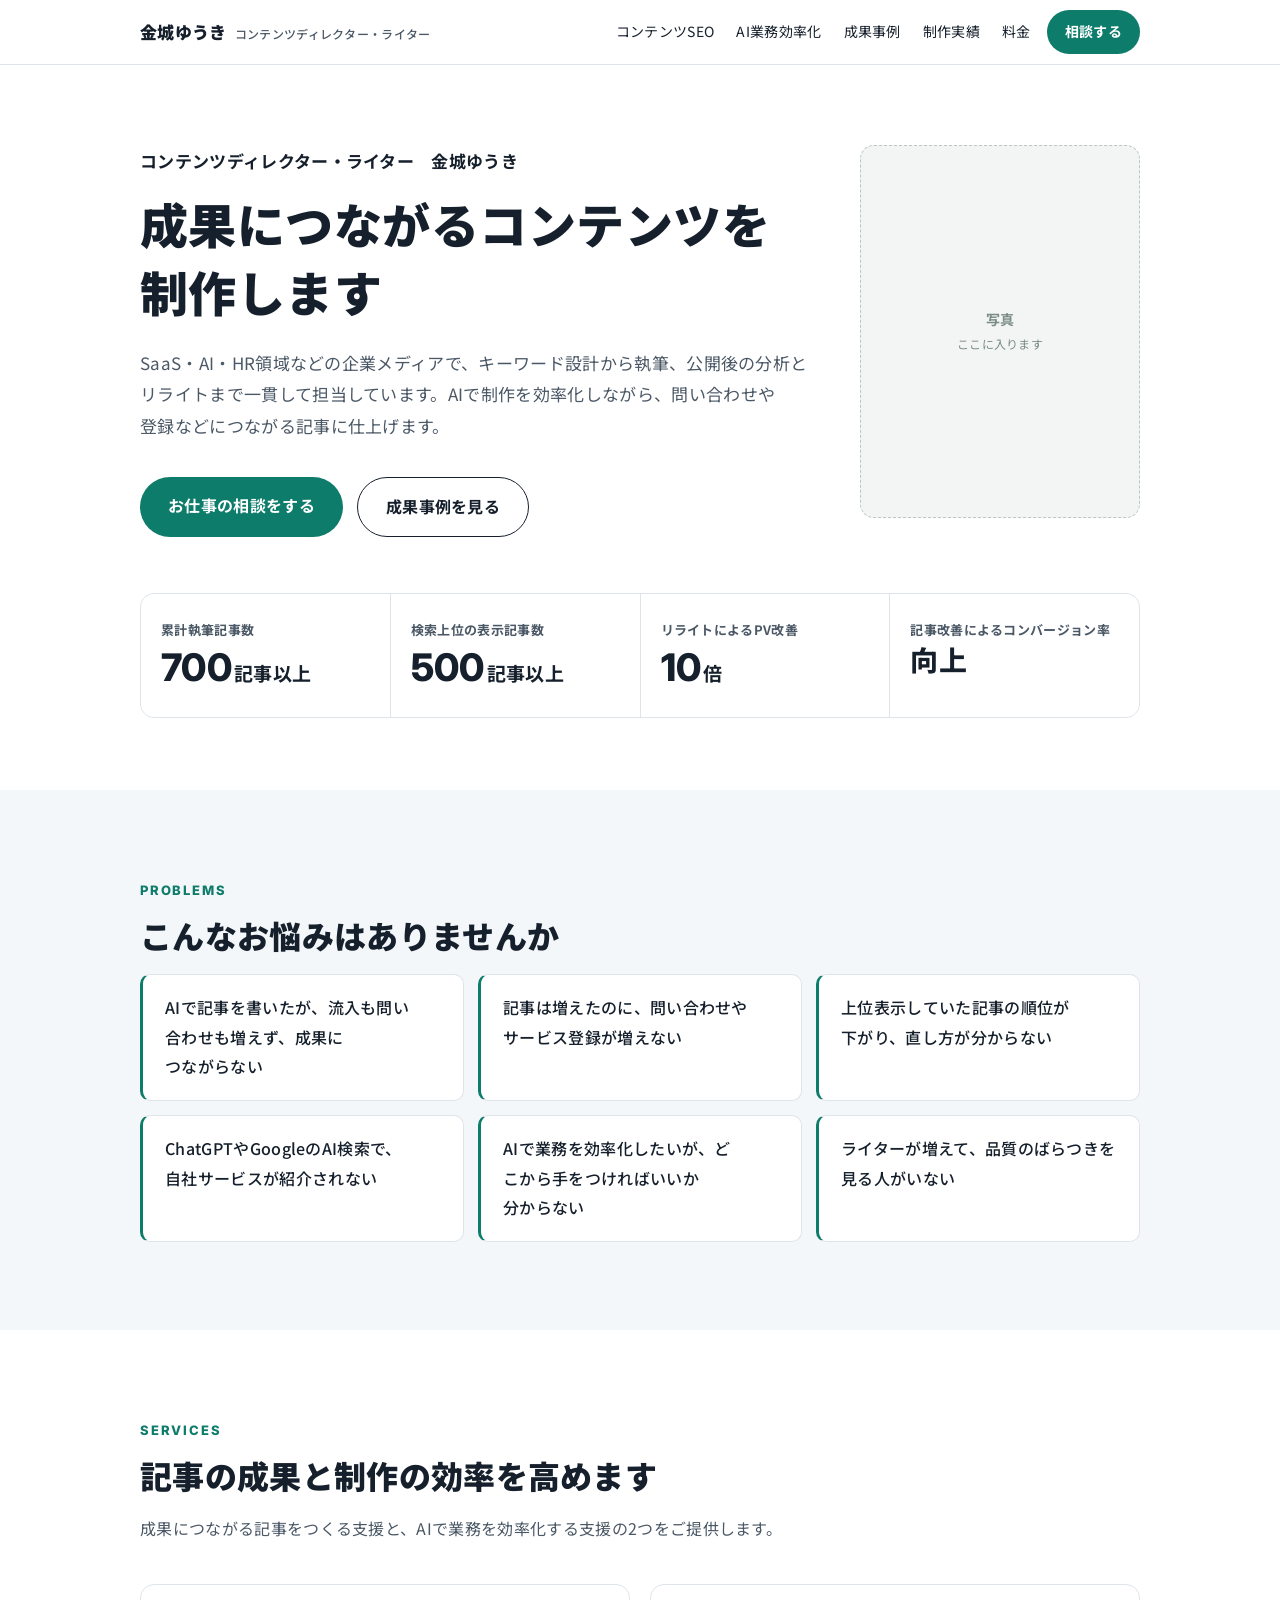
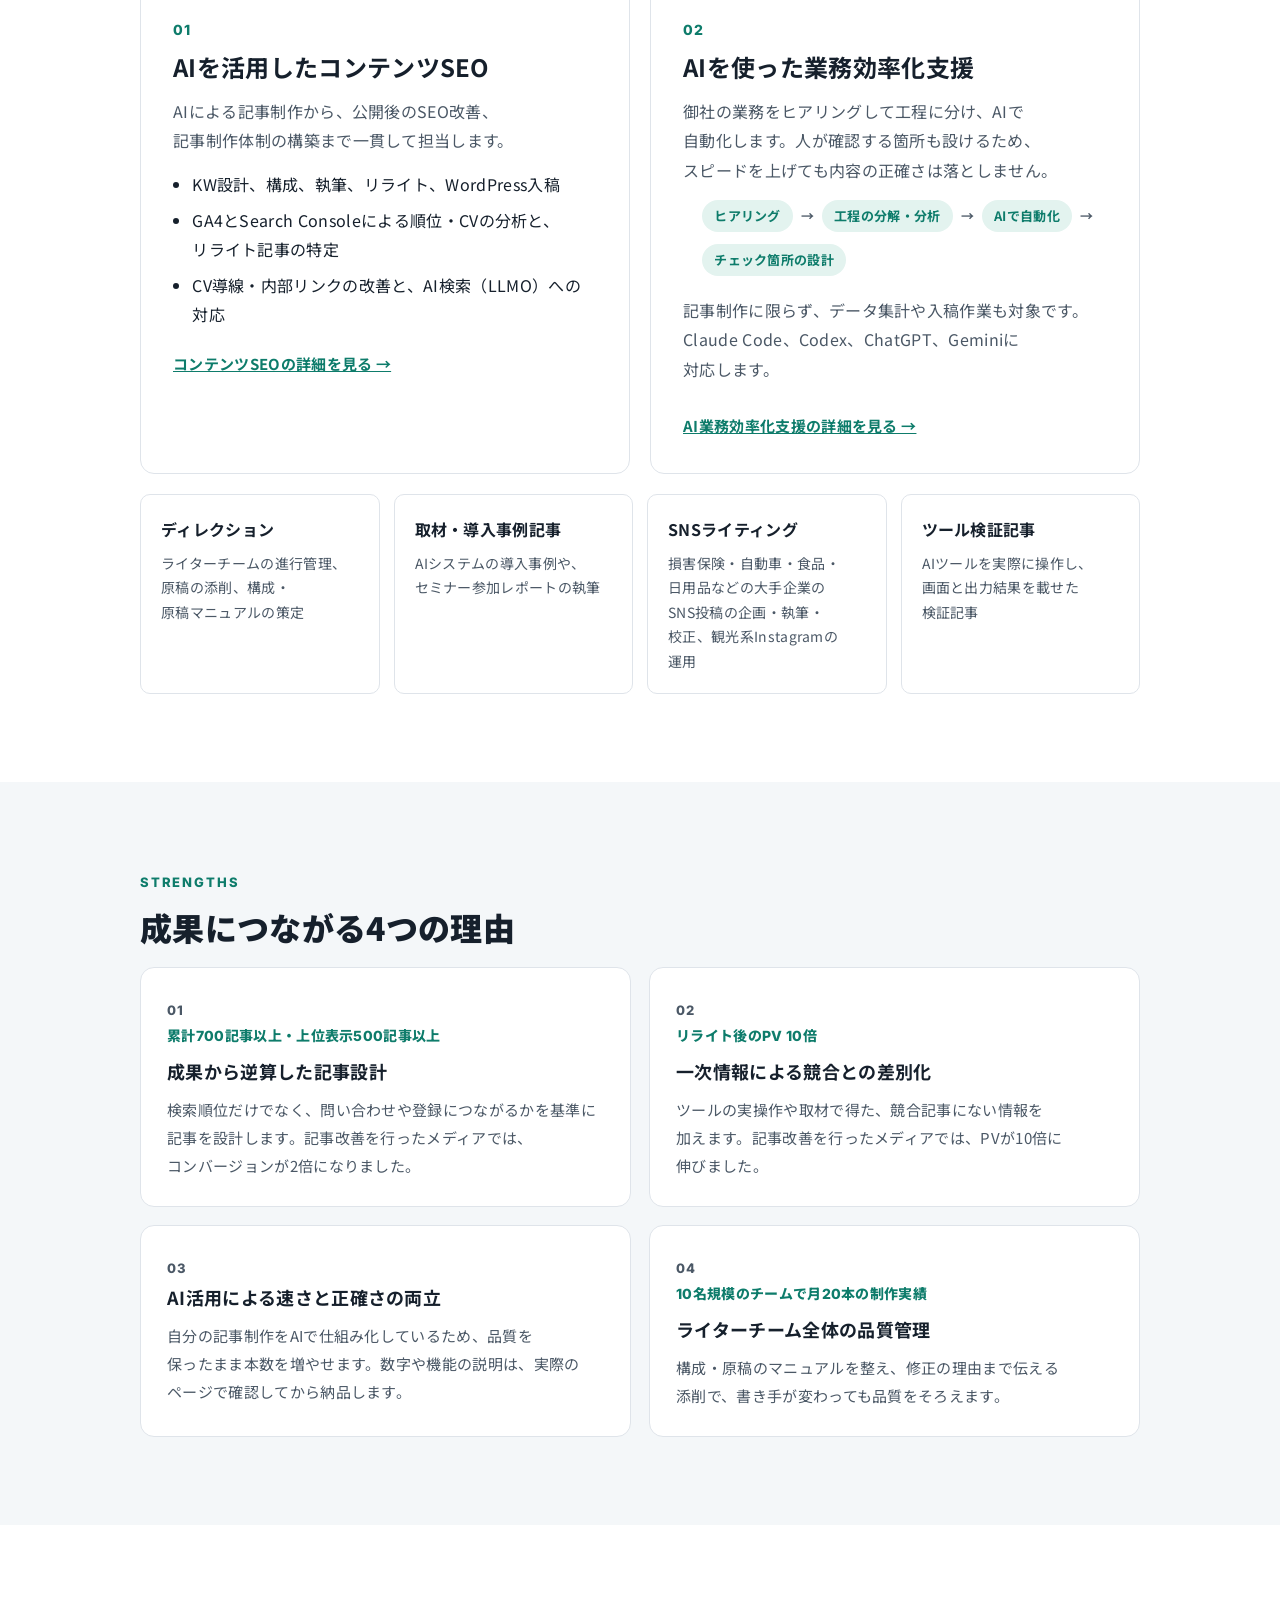
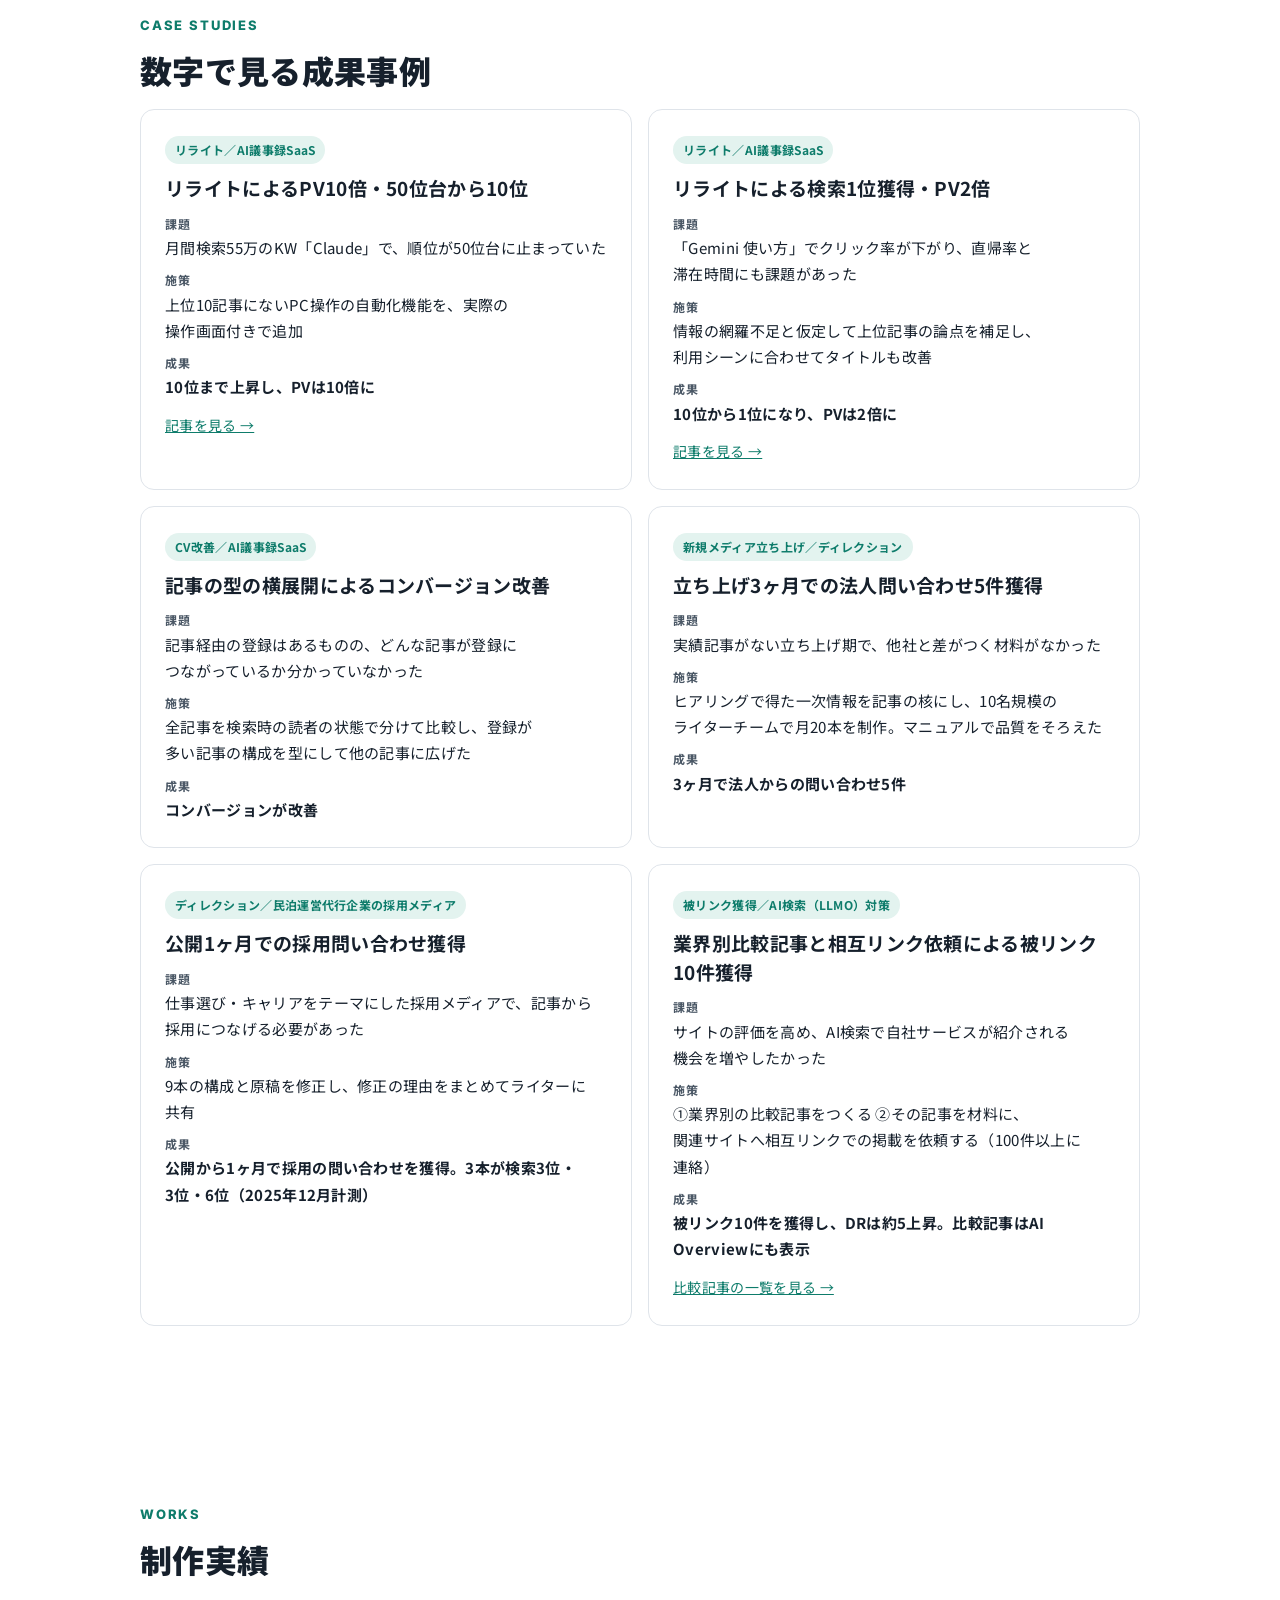
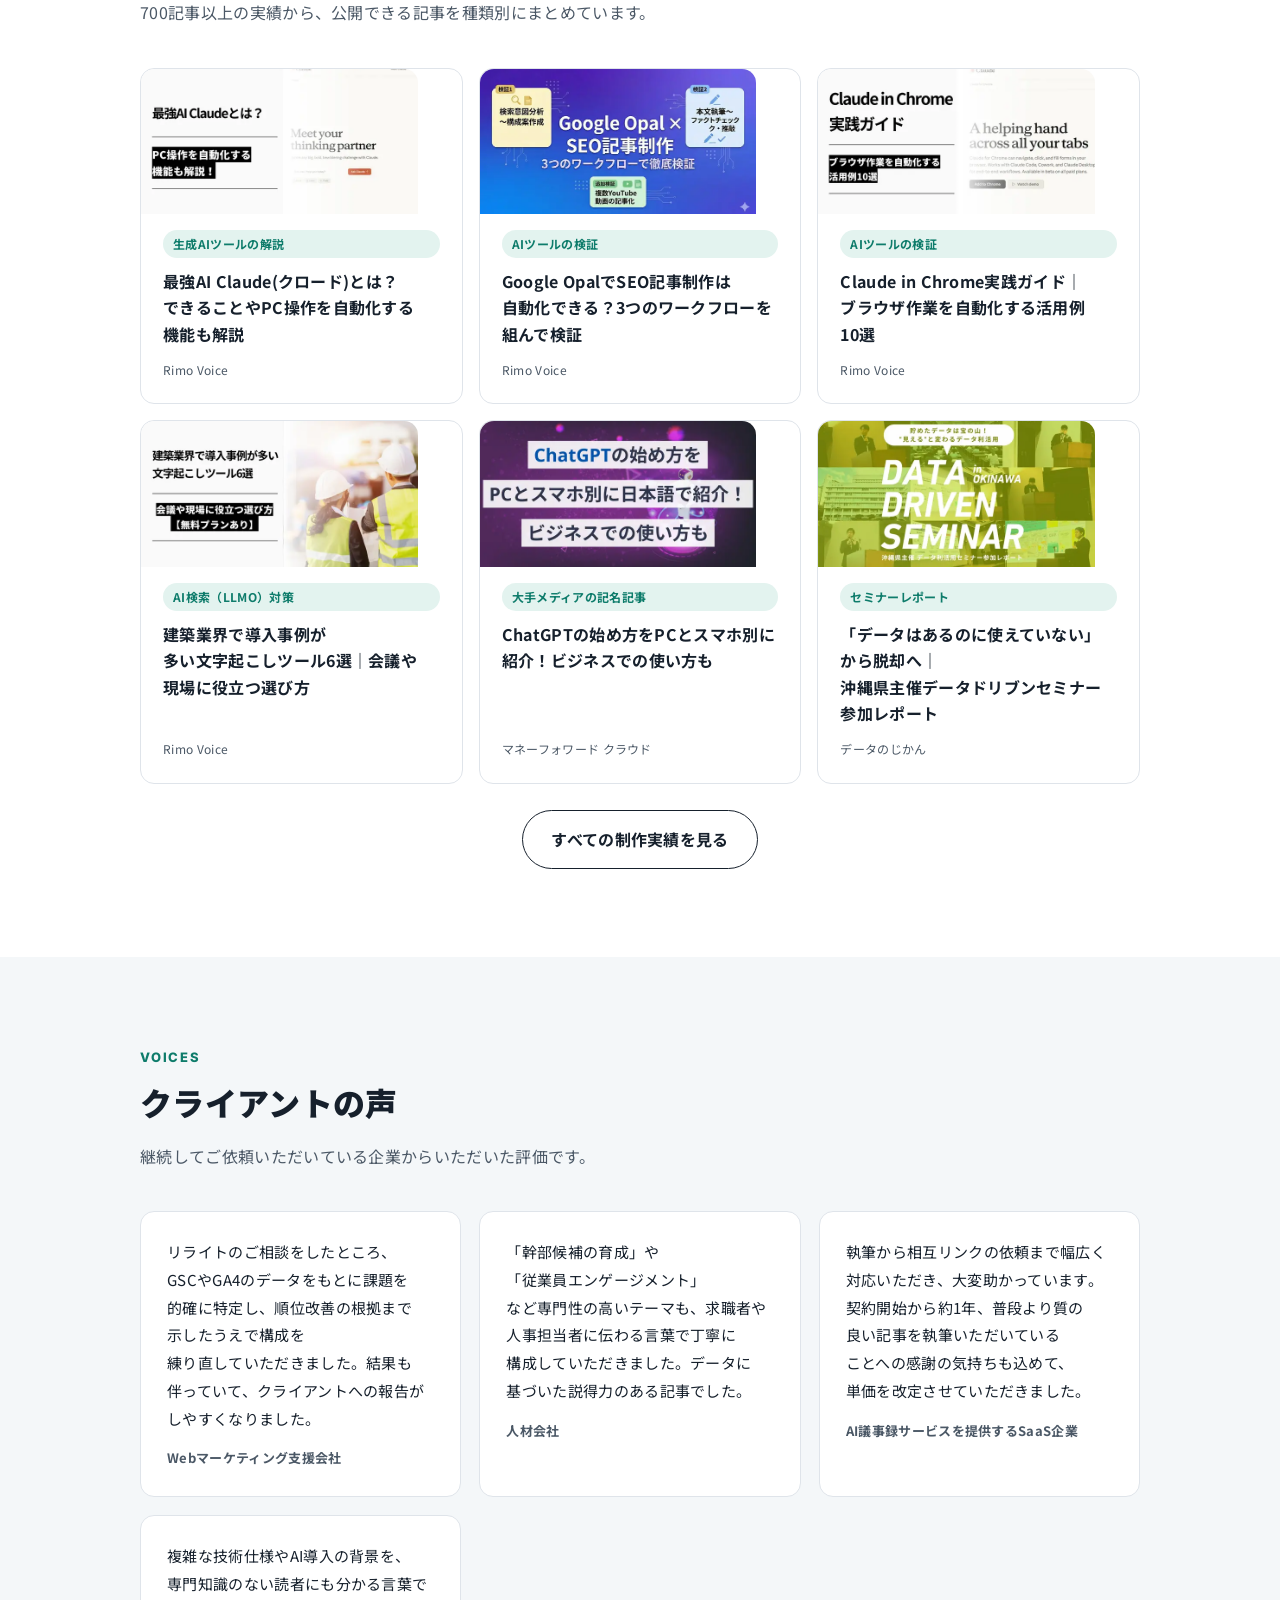
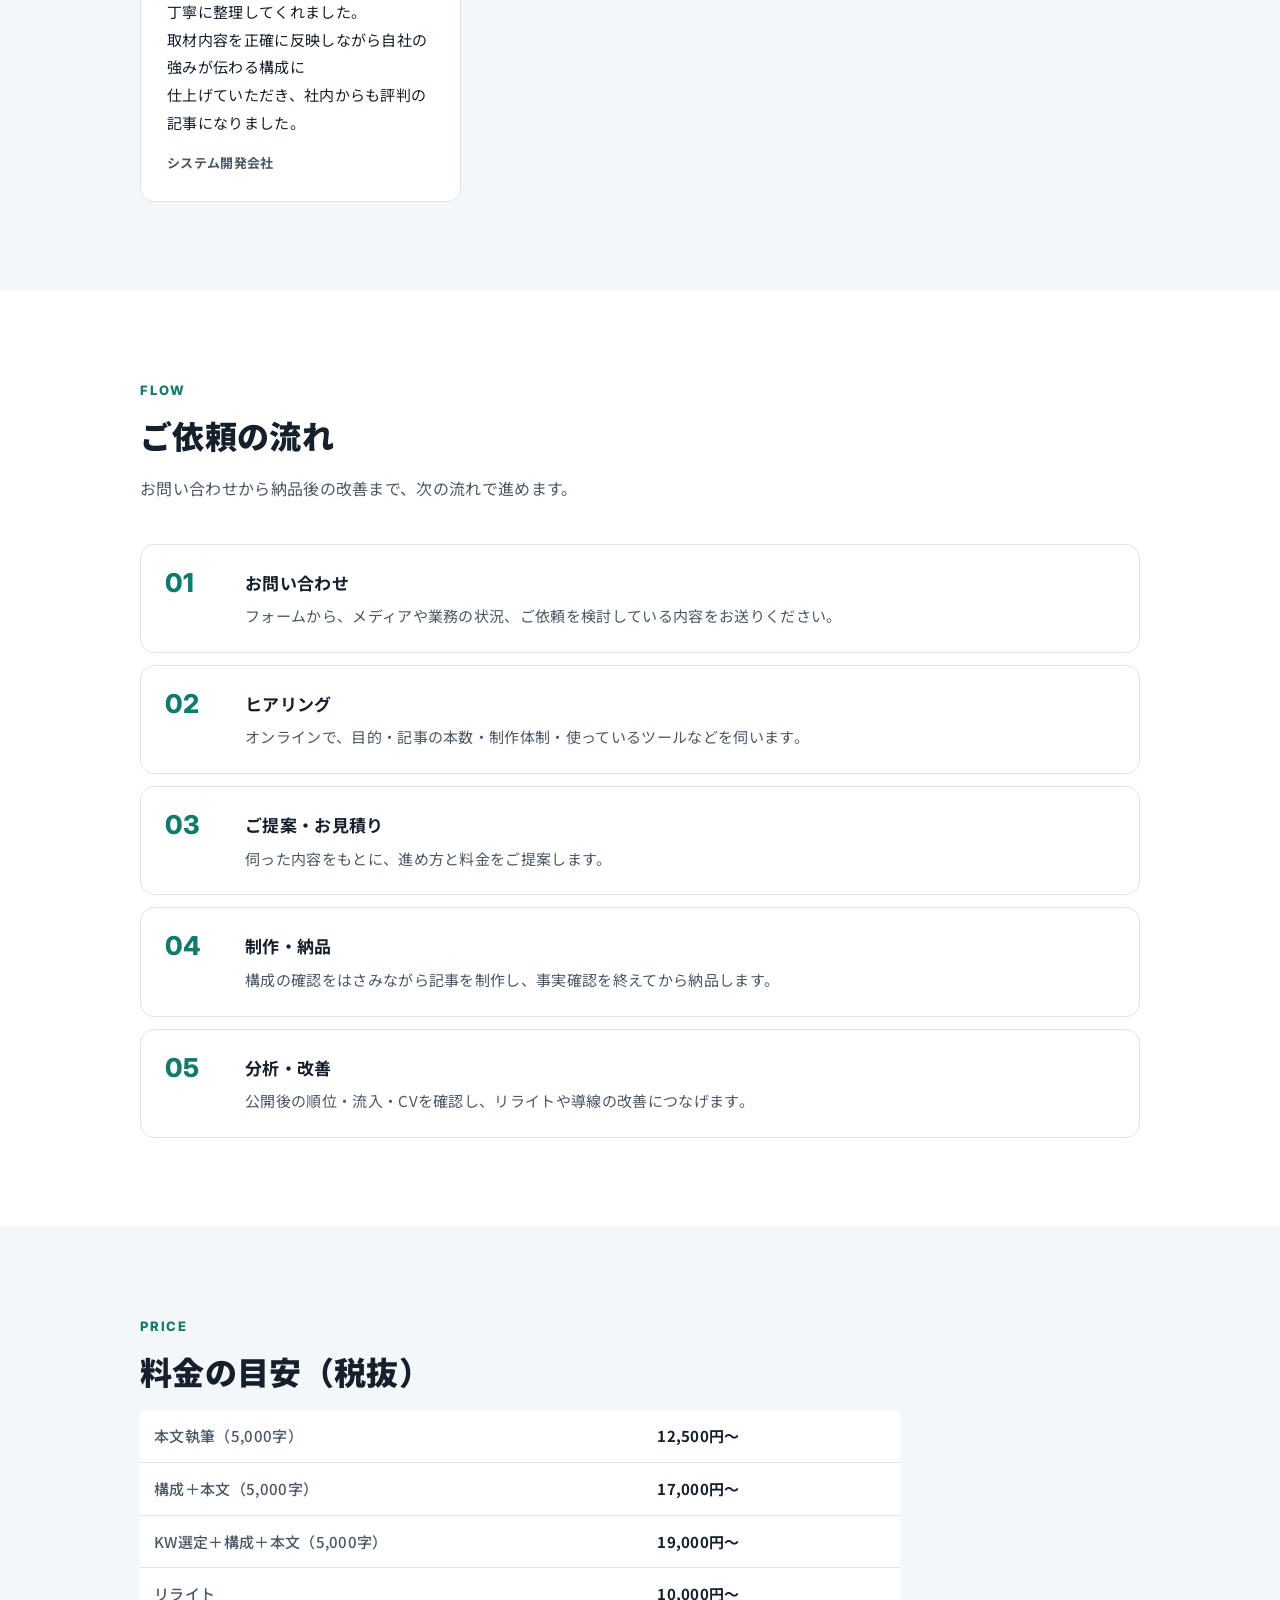
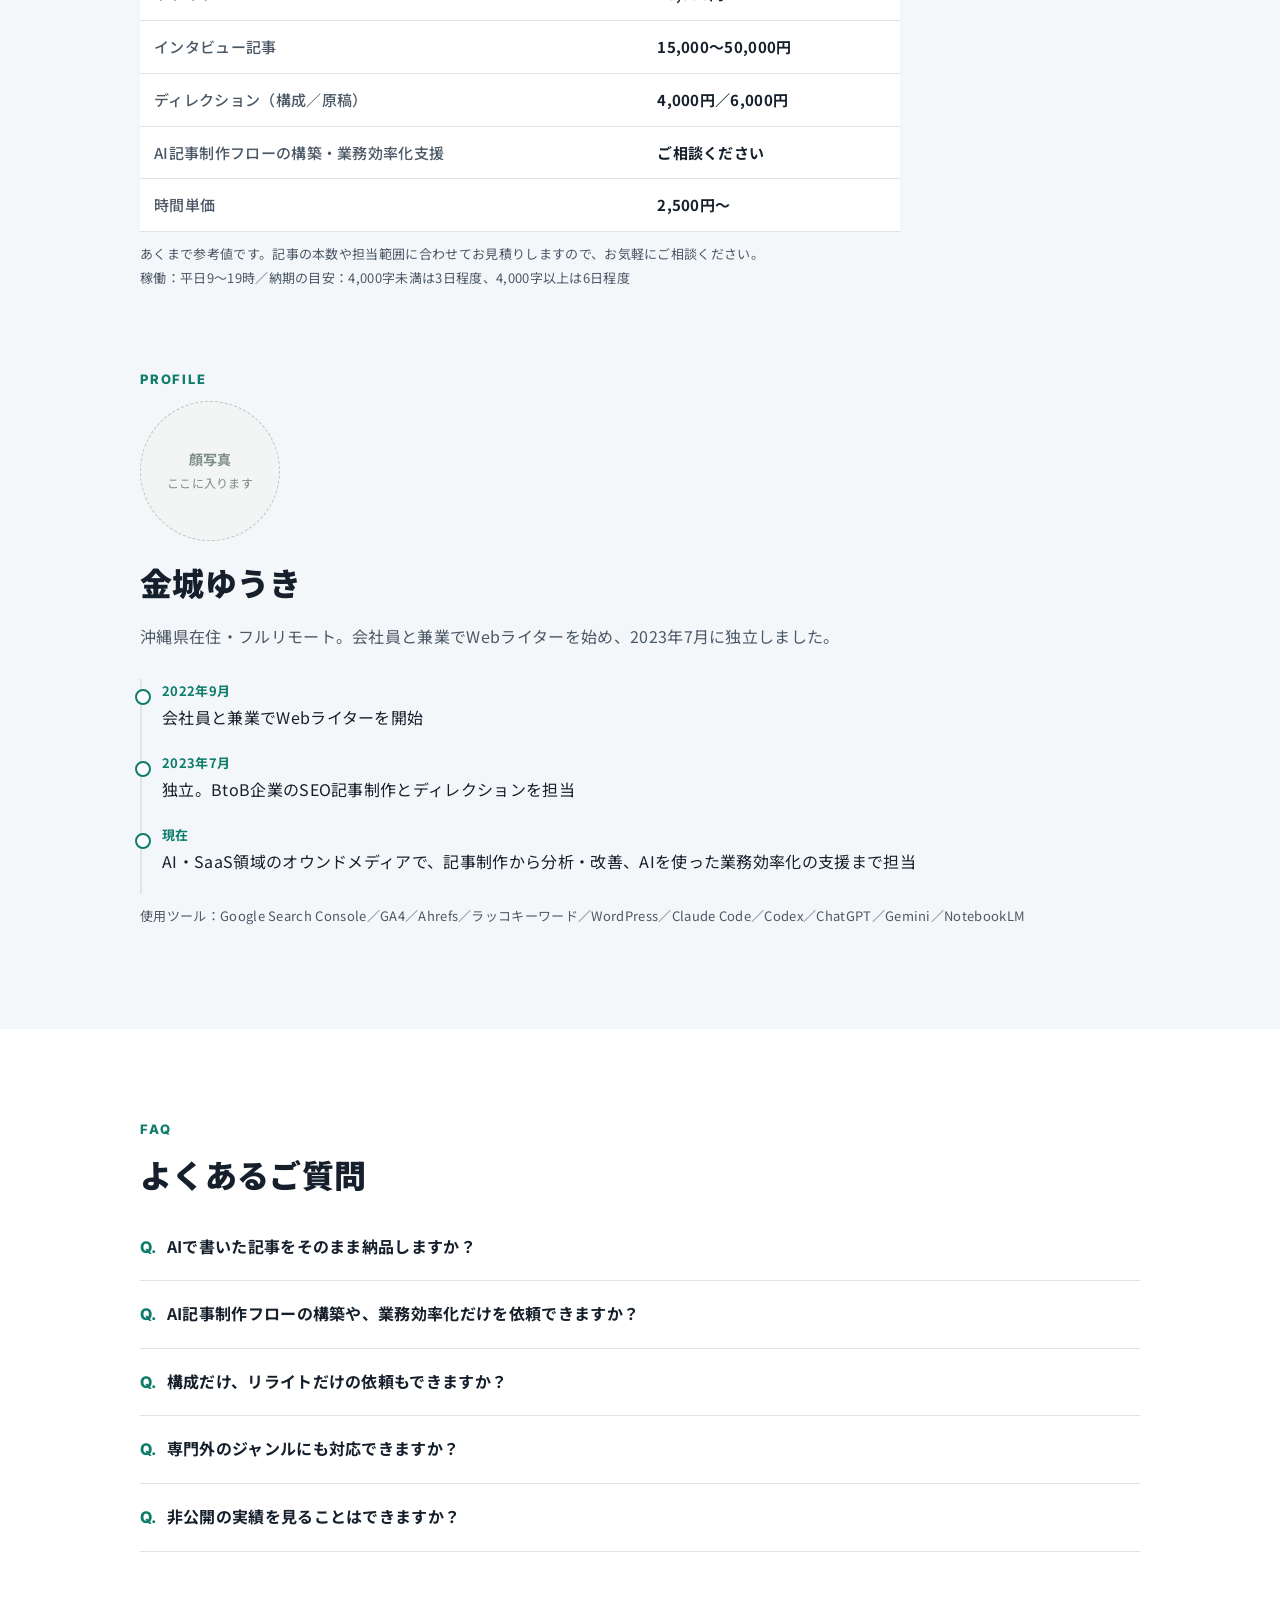
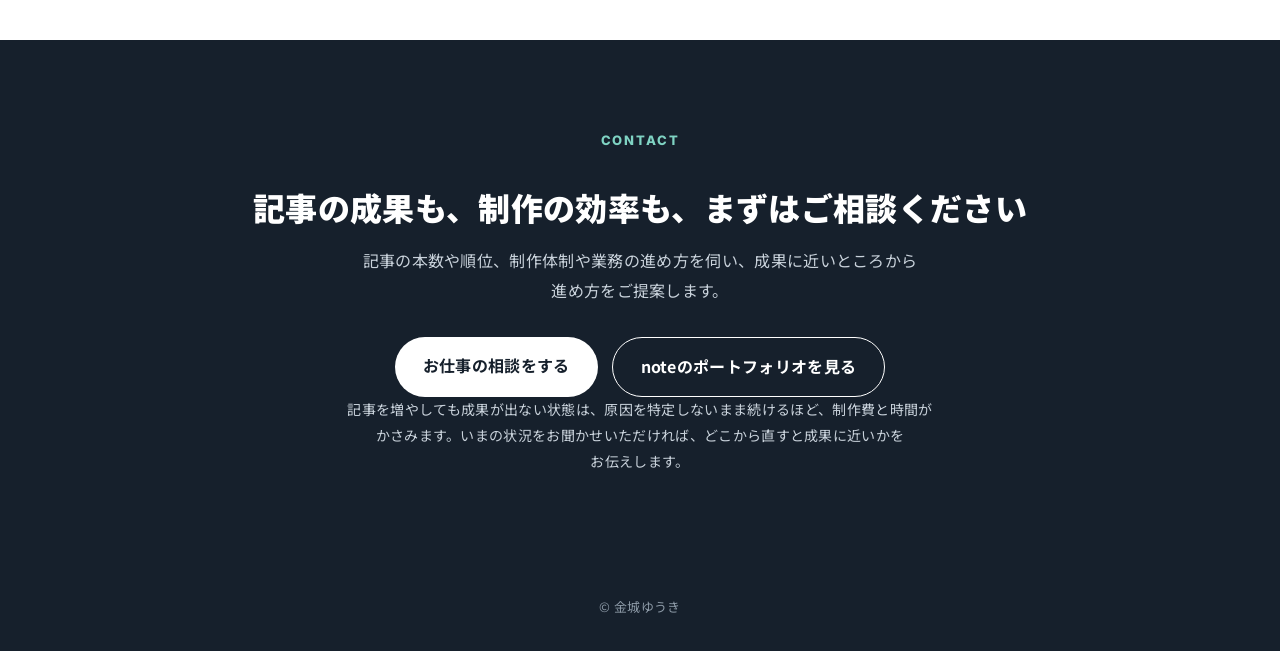
==== index.html @ 702bfbc1 "制作実績の全記事にアイキャッチ画像を追加 - 公開記事107本のOG画像を取得し、横640pxのWebPに変換して assets/works/ に保存（計1.7MB） - works.html：記事一" ====
<!doctype html>
<html lang="ja">
<head>
<meta charset="utf-8">
<meta name="viewport" content="width=device-width, initial-scale=1">
<title>金城ゆうき｜BtoBオウンドメディアのコンテンツディレクター・ライター</title>
<meta name="description" content="成果につながるコンテンツを制作します。SaaS・AI・HR領域などのBtoBオウンドメディアで、記事制作・コンテンツSEOと、AIを使った業務効率化支援に対応するコンテンツディレクター・ライター金城ゆうきのポートフォリオです。">
<meta name="theme-color" content="#16202c">
<meta property="og:type" content="website">
<meta property="og:title" content="金城ゆうき｜BtoBオウンドメディアのコンテンツディレクター・ライター">
<meta property="og:description" content="成果につながるコンテンツを制作します。AIを活用したコンテンツSEOと、AIを使った業務効率化支援に対応します。">
<meta name="twitter:card" content="summary">
<link rel="icon" href="data:image/svg+xml,%3Csvg xmlns=%22http://www.w3.org/2000/svg%22 viewBox=%220 0 64 64%22%3E%3Crect width=%2264%22 height=%2264%22 rx=%2214%22 fill=%22%2316202c%22/%3E%3Ctext x=%2232%22 y=%2243%22 font-size=%2230%22 font-family=%22sans-serif%22 font-weight=%22700%22 text-anchor=%22middle%22 fill=%22%23ffffff%22%3EYK%3C/text%3E%3C/svg%3E">
<link rel="preconnect" href="https://fonts.googleapis.com">
<link rel="preconnect" href="https://fonts.gstatic.com" crossorigin>
<link href="https://fonts.googleapis.com/css2?family=Noto+Sans+JP:wght@400;500;700;900&family=Inter:wght@600;800&display=swap" rel="stylesheet">
<link rel="stylesheet" href="style.css">
</head>
<body>

<header>
  <div class="wrap">
    <a class="logo" href="index.html">金城ゆうき<span>コンテンツディレクター・ライター</span></a>
    <nav>
      <a href="content-seo.html">コンテンツSEO</a>
      <a href="ai-efficiency.html">AI業務効率化</a>
      <a href="#cases">成果事例</a>
      <a class="m" href="works.html">制作実績</a>
      <a href="#price">料金</a>
    </nav>
    <a class="btn small" href="contact.html">相談する</a>
  </div>
</header>

<main id="top">

<section class="hero">
  <div class="wrap">
    <div class="hero-grid">
    <div class="hero-copy">
    <p class="catch-sub">コンテンツディレクター・ライター　金城ゆうき</p>
    <h1><span class="ib">成果につながる</span><span class="ib">コンテンツを</span><br><span class="ib">制作します</span></h1>
    <p class="desc">SaaS・AI・HR領域などの企業メディアで、キーワード設計から執筆、公開後の分析とリライトまで一貫して担当しています。AIで制作を効率化しながら、問い合わせや登録などにつながる記事に仕上げます。</p>
    <div class="cta-row">
      <a class="btn" href="contact.html">お仕事の相談をする</a>
      <a class="btn ghost" href="#cases">成果事例を見る</a>
    </div>
    </div>
    <!-- 写真差し替え：下の figure を <img src="assets/photo/portrait.jpg" alt="金城ゆうき"> に置き換える -->
    <figure class="photo-frame hero-photo"><span>写真<br><small>ここに入ります</small></span></figure>
    </div>
    <div class="stats">
      <div class="stat"><div class="label">累計執筆記事数</div><div class="num">700<small>記事以上</small></div></div>
      <div class="stat"><div class="label">検索上位の表示記事数</div><div class="num">500<small>記事以上</small></div></div>
      <div class="stat"><div class="label">リライトによるPV改善</div><div class="num">10<small>倍</small></div></div>
      <div class="stat"><div class="label">記事改善によるコンバージョン率</div><div class="num txt">向上</div></div>
    </div>
  </div>
</section>

<section class="soft">
  <div class="wrap">
    <p class="eyebrow">Problems</p>
    <h2>こんなお悩みはありませんか</h2>
    <div class="problems">
      <div class="problem"><p>AIで記事を書いたが、流入も問い合わせも増えず、成果につながらない</p></div>
      <div class="problem"><p>記事は増えたのに、問い合わせやサービス登録が増えない</p></div>
      <div class="problem"><p>上位表示していた記事の順位が下がり、直し方が分からない</p></div>
      <div class="problem"><p>ChatGPTやGoogleのAI検索で、自社サービスが紹介されない</p></div>
      <div class="problem"><p>AIで業務を効率化したいが、どこから手をつければいいか分からない</p></div>
      <div class="problem"><p>ライターが増えて、品質のばらつきを見る人がいない</p></div>
    </div>
  </div>
</section>

<section id="services">
  <div class="wrap">
    <p class="eyebrow">Services</p>
    <h2>記事の成果と制作の効率を高めます</h2>
    <p class="lead">成果につながる記事をつくる支援と、AIで業務を効率化する支援の2つをご提供します。</p>
    <div class="pillars">
      <div class="pillar">
        <div class="no">01</div>
        <h3>AIを活用したコンテンツSEO</h3>
        <p>AIによる記事制作から、公開後のSEO改善、記事制作体制の構築まで一貫して担当します。</p>
        <ul>
          <li>KW設計、構成、執筆、リライト、WordPress入稿</li>
          <li>GA4とSearch Consoleによる順位・CVの分析と、リライト記事の特定</li>
          <li>CV導線・内部リンクの改善と、AI検索（LLMO）への対応</li>
        </ul>
        <a class="more-link" href="content-seo.html">コンテンツSEOの詳細を見る →</a>
      </div>
      <div class="pillar">
        <div class="no">02</div>
        <h3>AIを使った業務効率化支援</h3>
        <p>御社の業務をヒアリングして工程に分け、AIで自動化します。人が確認する箇所も設けるため、スピードを上げても内容の正確さは落としません。</p>
        <ul class="mini-steps" aria-label="支援の流れ">
          <li>ヒアリング</li><li class="arrow">→</li><li>工程の分解・分析</li><li class="arrow">→</li><li>AIで自動化</li><li class="arrow">→</li><li>チェック箇所の設計</li>
        </ul>
        <p style="margin-top:14px">記事制作に限らず、データ集計や入稿作業も対象です。Claude Code、Codex、ChatGPT、Geminiに対応します。</p>
        <a class="more-link" href="ai-efficiency.html">AI業務効率化支援の詳細を見る →</a>
      </div>
    </div>
    <div class="subservices">
      <div class="subservice"><h4>ディレクション</h4><p>ライターチームの進行管理、原稿の添削、構成・原稿マニュアルの策定</p></div>
      <div class="subservice"><h4>取材・導入事例記事</h4><p>AIシステムの導入事例や、セミナー参加レポートの執筆</p></div>
      <div class="subservice"><h4>SNSライティング</h4><p>損害保険・自動車・食品・日用品などの大手企業のSNS投稿の企画・執筆・校正、観光系Instagramの運用</p></div>
      <div class="subservice"><h4>ツール検証記事</h4><p>AIツールを実際に操作し、画面と出力結果を載せた検証記事</p></div>
    </div>
  </div>
</section>

<section class="soft">
  <div class="wrap">
    <p class="eyebrow">Strengths</p>
    <h2>成果につながる4つの理由</h2>
    <div class="reasons">
      <div class="reason"><span class="idx">01</span><span class="num-line">累計700記事以上・上位表示500記事以上</span><h3>成果から逆算した記事設計</h3><p>検索順位だけでなく、問い合わせや登録につながるかを基準に記事を設計します。記事改善を行ったメディアでは、コンバージョンが2倍になりました。</p></div>
      <div class="reason"><span class="idx">02</span><span class="num-line">リライト後のPV 10倍</span><h3>一次情報による競合との差別化</h3><p>ツールの実操作や取材で得た、競合記事にない情報を加えます。記事改善を行ったメディアでは、PVが10倍に伸びました。</p></div>
      <div class="reason"><span class="idx">03</span><h3>AI活用による速さと正確さの両立</h3><p>自分の記事制作をAIで仕組み化しているため、品質を保ったまま本数を増やせます。数字や機能の説明は、実際のページで確認してから納品します。</p></div>
      <div class="reason"><span class="idx">04</span><span class="num-line">10名規模のチームで月20本の制作実績</span><h3>ライターチーム全体の品質管理</h3><p>構成・原稿のマニュアルを整え、修正の理由まで伝える添削で、書き手が変わっても品質をそろえます。</p></div>
    </div>
  </div>
</section>

<section id="cases">
  <div class="wrap">
    <p class="eyebrow">Case Studies</p>
    <h2>数字で見る成果事例</h2>
    <div class="case-grid">
      <article class="case-card">
        <span class="tag">リライト／AI議事録SaaS</span>
        <h3>リライトによるPV10倍・50位台から10位</h3>
        <dl>
          <div><dt>課題</dt><dd>月間検索55万のKW「Claude」で、順位が50位台に止まっていた</dd></div>
          <div><dt>施策</dt><dd>上位10記事にないPC操作の自動化機能を、実際の操作画面付きで追加</dd></div>
          <div><dt>成果</dt><dd class="result">10位まで上昇し、PVは10倍に</dd></div>
        </dl>
        <p class="link"><a href="https://rimo.app/blogs/claude" target="_blank" rel="noopener">記事を見る →</a></p>
      </article>
      <article class="case-card">
        <span class="tag">リライト／AI議事録SaaS</span>
        <h3>リライトによる検索1位獲得・PV2倍</h3>
        <dl>
          <div><dt>課題</dt><dd>「Gemini 使い方」でクリック率が下がり、直帰率と滞在時間にも課題があった</dd></div>
          <div><dt>施策</dt><dd>情報の網羅不足と仮定して上位記事の論点を補足し、利用シーンに合わせてタイトルも改善</dd></div>
          <div><dt>成果</dt><dd class="result">10位から1位になり、PVは2倍に</dd></div>
        </dl>
        <p class="link"><a href="https://rimo.app/blogs/how-to-use-gemini" target="_blank" rel="noopener">記事を見る →</a></p>
      </article>
      <article class="case-card">
        <span class="tag">CV改善／AI議事録SaaS</span>
        <h3>記事の型の横展開によるコンバージョン改善</h3>
        <dl>
          <div><dt>課題</dt><dd>記事経由の登録はあるものの、どんな記事が登録につながっているか分かっていなかった</dd></div>
          <div><dt>施策</dt><dd>全記事を検索時の読者の状態で分けて比較し、登録が多い記事の構成を型にして他の記事に広げた</dd></div>
          <div><dt>成果</dt><dd class="result">コンバージョンが改善</dd></div>
        </dl>
      </article>
      <article class="case-card">
        <span class="tag">新規メディア立ち上げ／ディレクション</span>
        <h3>立ち上げ3ヶ月での法人問い合わせ5件獲得</h3>
        <dl>
          <div><dt>課題</dt><dd>実績記事がない立ち上げ期で、他社と差がつく材料がなかった</dd></div>
          <div><dt>施策</dt><dd>ヒアリングで得た一次情報を記事の核にし、10名規模のライターチームで月20本を制作。マニュアルで品質をそろえた</dd></div>
          <div><dt>成果</dt><dd class="result">3ヶ月で法人からの問い合わせ5件</dd></div>
        </dl>
      </article>
      <article class="case-card">
        <span class="tag">ディレクション／民泊運営代行企業の採用メディア</span>
        <h3>公開1ヶ月での採用問い合わせ獲得</h3>
        <dl>
          <div><dt>課題</dt><dd>仕事選び・キャリアをテーマにした採用メディアで、記事から採用につなげる必要があった</dd></div>
          <div><dt>施策</dt><dd>9本の構成と原稿を修正し、修正の理由をまとめてライターに共有</dd></div>
          <div><dt>成果</dt><dd class="result">公開から1ヶ月で採用の問い合わせを獲得。3本が検索3位・3位・6位（2025年12月計測）</dd></div>
        </dl>
      </article>
      <article class="case-card">
        <span class="tag">被リンク獲得／AI検索（LLMO）対策</span>
        <h3>業界別比較記事と相互リンク依頼による被リンク10件獲得</h3>
        <dl>
          <div><dt>課題</dt><dd>サイトの評価を高め、AI検索で自社サービスが紹介される機会を増やしたかった</dd></div>
          <div><dt>施策</dt><dd>①業界別の比較記事をつくる ②その記事を材料に、関連サイトへ相互リンクでの掲載を依頼する（100件以上に連絡）</dd></div>
          <div><dt>成果</dt><dd class="result">被リンク10件を獲得し、DRは約5上昇。比較記事はAI Overviewにも表示</dd></div>
        </dl>
        <p class="link"><a href="works.html#llmo">比較記事の一覧を見る →</a></p>
      </article>
    </div>
  </div>
</section>

<section id="works">
  <div class="wrap">
    <p class="eyebrow">Works</p>
    <h2>制作実績</h2>
    <p class="lead">700記事以上の実績から、公開できる記事を種類別にまとめています。</p>
    <div class="work-cards">
      <a class="work-card" href="https://rimo.app/blogs/claude" target="_blank" rel="noopener"><img class="card-img" src="assets/works/claude.webp" alt="" width="640" height="336" loading="lazy" decoding="async"><span class="tag">生成AIツールの解説</span><p class="title">最強AI Claude(クロード)とは？できることやPC操作を自動化する機能も解説</p><span class="media">Rimo Voice</span></a>
      <a class="work-card" href="https://rimo.app/blogs/google-opal-review" target="_blank" rel="noopener"><img class="card-img" src="assets/works/google-opal-review.webp" alt="" width="640" height="336" loading="lazy" decoding="async"><span class="tag">AIツールの検証</span><p class="title">Google OpalでSEO記事制作は自動化できる？3つのワークフローを組んで検証</p><span class="media">Rimo Voice</span></a>
      <a class="work-card" href="https://rimo.app/blogs/claude-in-chrome" target="_blank" rel="noopener"><img class="card-img" src="assets/works/claude-in-chrome.webp" alt="" width="640" height="336" loading="lazy" decoding="async"><span class="tag">AIツールの検証</span><p class="title">Claude in Chrome実践ガイド｜ブラウザ作業を自動化する活用例10選</p><span class="media">Rimo Voice</span></a>
      <a class="work-card" href="https://rimo.app/blogs/architecture-transcription" target="_blank" rel="noopener"><img class="card-img" src="assets/works/architecture-transcription.webp" alt="" width="640" height="336" loading="lazy" decoding="async"><span class="tag">AI検索（LLMO）対策</span><p class="title">建築業界で導入事例が多い文字起こしツール6選｜会議や現場に役立つ選び方</p><span class="media">Rimo Voice</span></a>
      <a class="work-card" href="https://biz.moneyforward.com/work-efficiency/basic/1860/" target="_blank" rel="noopener"><img class="card-img" src="assets/works/mf-chatgpt-start.webp" alt="" width="640" height="336" loading="lazy" decoding="async"><span class="tag">大手メディアの記名記事</span><p class="title">ChatGPTの始め方をPCとスマホ別に紹介！ビジネスでの使い方も</p><span class="media">マネーフォワード クラウド</span></a>
      <a class="work-card" href="https://data.wingarc.com/okinawa-data-driven-seminar-2026-89863" target="_blank" rel="noopener"><img class="card-img" src="assets/works/wingarc-seminar-2026.webp" alt="" width="640" height="336" loading="lazy" decoding="async"><span class="tag">セミナーレポート</span><p class="title">「データはあるのに使えていない」から脱却へ｜沖縄県主催データドリブンセミナー参加レポート</p><span class="media">データのじかん</span></a>
    </div>
    <div class="more"><a class="btn ghost" href="works.html">すべての制作実績を見る</a></div>
  </div>
</section>

<section class="soft">
  <div class="wrap">
    <p class="eyebrow">Voices</p>
    <h2>クライアントの声</h2>
    <p class="lead">継続してご依頼いただいている企業からいただいた評価です。</p>
    <div class="voices">
      <figure class="voice">
        <blockquote>リライトのご相談をしたところ、GSCやGA4のデータをもとに課題を的確に特定し、順位改善の根拠まで示したうえで構成を練り直していただきました。結果も伴っていて、クライアントへの報告がしやすくなりました。</blockquote>
        <figcaption>Webマーケティング支援会社</figcaption>
      </figure>
      <figure class="voice">
        <blockquote>「幹部候補の育成」や「従業員エンゲージメント」など専門性の高いテーマも、求職者や人事担当者に伝わる言葉で丁寧に構成していただきました。データに基づいた説得力のある記事でした。</blockquote>
        <figcaption>人材会社</figcaption>
      </figure>
      <figure class="voice">
        <blockquote>執筆から相互リンクの依頼まで幅広く対応いただき、大変助かっています。契約開始から約1年、普段より質の良い記事を執筆いただいていることへの感謝の気持ちも込めて、単価を改定させていただきました。</blockquote>
        <figcaption>AI議事録サービスを提供するSaaS企業</figcaption>
      </figure>
      <figure class="voice">
        <blockquote>複雑な技術仕様やAI導入の背景を、専門知識のない読者にも分かる言葉で丁寧に整理してくれました。取材内容を正確に反映しながら自社の強みが伝わる構成に仕上げていただき、社内からも評判の記事になりました。</blockquote>
        <figcaption>システム開発会社</figcaption>
      </figure>
    </div>
  </div>
</section>

<section>
  <div class="wrap">
    <p class="eyebrow">Flow</p>
    <h2>ご依頼の流れ</h2>
    <p class="lead">お問い合わせから納品後の改善まで、次の流れで進めます。</p>
    <ol class="process">
      <li><span class="no">01</span><div><h3>お問い合わせ</h3><p>フォームから、メディアや業務の状況、ご依頼を検討している内容をお送りください。</p></div></li>
      <li><span class="no">02</span><div><h3>ヒアリング</h3><p>オンラインで、目的・記事の本数・制作体制・使っているツールなどを伺います。</p></div></li>
      <li><span class="no">03</span><div><h3>ご提案・お見積り</h3><p>伺った内容をもとに、進め方と料金をご提案します。</p></div></li>
      <li><span class="no">04</span><div><h3>制作・納品</h3><p>構成の確認をはさみながら記事を制作し、事実確認を終えてから納品します。</p></div></li>
      <li><span class="no">05</span><div><h3>分析・改善</h3><p>公開後の順位・流入・CVを確認し、リライトや導線の改善につなげます。</p></div></li>
    </ol>
  </div>
</section>

<section id="price" class="soft">
  <div class="wrap stack">
    <div>
      <p class="eyebrow">Price</p>
      <h2>料金の目安（税抜）</h2>
      <div class="table-wrap price-table">
        <table>
          <tr><th>本文執筆（5,000字）</th><td>12,500円〜</td></tr>
          <tr><th>構成＋本文（5,000字）</th><td>17,000円〜</td></tr>
          <tr><th>KW選定＋構成＋本文（5,000字）</th><td>19,000円〜</td></tr>
          <tr><th>リライト</th><td>10,000円〜</td></tr>
          <tr><th>インタビュー記事</th><td>15,000〜50,000円</td></tr>
          <tr><th>ディレクション（構成／原稿）</th><td>4,000円／6,000円</td></tr>
          <tr><th>AI記事制作フローの構築・業務効率化支援</th><td>ご相談ください</td></tr>
          <tr><th>時間単価</th><td>2,500円〜</td></tr>
        </table>
      </div>
      <p class="note">あくまで参考値です。記事の本数や担当範囲に合わせてお見積りしますので、お気軽にご相談ください。<br>稼働：平日9〜19時／納期の目安：4,000字未満は3日程度、4,000字以上は6日程度</p>
    </div>
    <div>
      <p class="eyebrow">Profile</p>
      <!-- 写真差し替え：下の figure を <img src="assets/photo/profile.jpg" alt="金城ゆうき"> に置き換える -->
      <figure class="photo-frame profile-photo"><span>顔写真<br><small>ここに入ります</small></span></figure>
      <h2>金城ゆうき</h2>
      <p class="lead" style="margin-bottom:28px">沖縄県在住・フルリモート。会社員と兼業でWebライターを始め、2023年7月に独立しました。</p>
      <ul class="timeline">
        <li><b>2022年9月</b>会社員と兼業でWebライターを開始</li>
        <li><b>2023年7月</b>独立。BtoB企業のSEO記事制作とディレクションを担当</li>
        <li><b>現在</b>AI・SaaS領域のオウンドメディアで、記事制作から分析・改善、AIを使った業務効率化の支援まで担当</li>
      </ul>
      <p class="note">使用ツール：Google Search Console／GA4／Ahrefs／ラッコキーワード／WordPress／Claude Code／Codex／ChatGPT／Gemini／NotebookLM</p>
    </div>
  </div>
</section>

<section>
  <div class="wrap">
    <p class="eyebrow">FAQ</p>
    <h2>よくあるご質問</h2>
    <details class="faq">
      <summary>AIで書いた記事をそのまま納品しますか？</summary>
      <p>しません。AIは調査や下書きの工程で使い、構成の判断と最終的な文章は自分で仕上げます。数字や機能の説明は、実際のページで出典を確かめてから納品します。</p>
    </details>
    <details class="faq">
      <summary>AI記事制作フローの構築や、業務効率化だけを依頼できますか？</summary>
      <p>できます。いまの業務の進め方と使っているツールをお聞きし、工程の分解から、AIでの自動化、人が確認する箇所の設計まで対応します。</p>
    </details>
    <details class="faq">
      <summary>構成だけ、リライトだけの依頼もできますか？</summary>
      <p>できます。構成作成、既存記事のリライト、ディレクションのみなど、工程単位でご依頼いただけます。</p>
    </details>
    <details class="faq">
      <summary>専門外のジャンルにも対応できますか？</summary>
      <p>AI・SaaS・業務効率化・HRが中心です。それ以外のジャンルでも、ヒアリングや資料のご提供、ツールの実操作で一次情報を集めて対応します。</p>
    </details>
    <details class="faq">
      <summary>非公開の実績を見ることはできますか？</summary>
      <p>クライアントの許可を得ている範囲で、ご相談時に個別に共有します。</p>
    </details>
  </div>
</section>

<section id="contact" class="contact">
  <div class="wrap">
    <p class="eyebrow" style="color:#7fd3c3">Contact</p>
    <h2>記事の成果も、制作の効率も、まずはご相談ください</h2>
    <p>記事の本数や順位、制作体制や業務の進め方を伺い、成果に近いところから進め方をご提案します。</p>
    <div class="cta-row">
      <a class="btn" href="contact.html">お仕事の相談をする</a>
      <a class="btn ghost" href="https://note.com/rosy_daisy6069/n/nfeb34db3b337" target="_blank" rel="noopener">noteのポートフォリオを見る</a>
    </div>
    <p class="ps">記事を増やしても成果が出ない状態は、原因を特定しないまま続けるほど、制作費と時間がかさみます。いまの状況をお聞かせいただければ、どこから直すと成果に近いかをお伝えします。</p>
  </div>
</section>

</main>

<footer>
  <div class="wrap">© 金城ゆうき</div>
</footer>
</body>
</html>
---- style.css ----
:root{
  --ink:#16202c;
  --sub:#4b5866;
  --line:#dfe4ea;
  --bg:#ffffff;
  --soft:#f4f7f9;
  --accent:#0e7c6b;
  --accent-soft:#e3f3ef;
  --radius:14px;
}
*{box-sizing:border-box}
html{scroll-behavior:smooth}
body{
  margin:0;background:var(--bg);color:var(--ink);
  font-family:"Noto Sans JP","Hiragino Sans","Yu Gothic UI",Meiryo,sans-serif;
  font-size:16px;line-height:1.85;letter-spacing:.02em;
}
a{color:var(--accent)}
img{max-width:100%}
.wrap{max-width:1040px;margin:0 auto;padding-inline:20px}
section{padding-block:88px;scroll-margin-top:64px}
section.soft{background:var(--soft)}
h1,h2,h3,p,li,dd,dt,summary,figcaption,blockquote{word-break:auto-phrase}
.lead,.desc{text-wrap:pretty}
h2,.case h3,.page-hero h1{text-wrap:balance}
.eyebrow{
  font-family:Inter,sans-serif;font-weight:800;font-size:13px;letter-spacing:.14em;
  color:var(--accent);text-transform:uppercase;margin:0 0 10px;
}
h2{font-size:clamp(24px,3.4vw,32px);line-height:1.45;margin:0 0 16px;font-weight:900}
.lead{color:var(--sub);margin:0 0 40px;max-width:760px}

/* header */
header{
  position:sticky;top:0;z-index:10;background:rgba(255,255,255,.92);
  backdrop-filter:blur(8px);border-bottom:1px solid var(--line);
}
header .wrap{display:flex;align-items:center;justify-content:space-between;height:64px;gap:16px}
.logo{font-weight:900;font-size:17px;color:var(--ink);text-decoration:none;white-space:nowrap}
.logo span{color:var(--sub);font-weight:500;font-size:12px;margin-left:8px}
nav{display:flex;gap:22px;font-size:14px;margin-left:auto}
nav a{color:var(--ink);text-decoration:none;white-space:nowrap}
nav a:hover,nav a[aria-current="page"]{color:var(--accent)}
.btn{
  display:inline-block;background:var(--accent);color:#fff;text-decoration:none;border:0;cursor:pointer;
  font:inherit;font-weight:700;padding:14px 28px;border-radius:999px;transition:opacity .2s;
}
.btn:hover{opacity:.85}
.btn.ghost{background:transparent;color:var(--ink);border:1.5px solid var(--ink)}
.btn.small{padding:9px 18px;font-size:14px;white-space:nowrap}
.cta-row{display:flex;flex-wrap:wrap;gap:14px}

/* hero */
.hero{padding-block:80px 72px}
.hero .name{font-weight:700;color:var(--accent);margin:0 0 12px;font-size:15px}
.hero h1{font-size:clamp(28px,4.4vw,48px);line-height:1.4;margin:0 0 22px;font-weight:900;letter-spacing:.01em;text-wrap:balance}
.ib{display:inline-block}
.hero p.desc{color:var(--sub);max-width:700px;margin:0 0 36px;font-size:17px}
.stats{
  display:grid;grid-template-columns:repeat(4,minmax(0,1fr));gap:1px;background:var(--line);
  border:1px solid var(--line);border-radius:var(--radius);overflow:hidden;margin-top:56px;
}
.stat{background:#fff;padding:26px 20px}
.stat .num{font-family:Inter,"Noto Sans JP",sans-serif;font-weight:800;font-size:clamp(28px,3.6vw,38px);line-height:1.2}
.stat .num small{font-size:.5em;font-weight:700;margin-left:2px}
.stat .cap{font-size:13px;color:var(--sub);line-height:1.6;margin-top:8px}

/* sub page hero */
.page-hero{padding-block:64px 40px;border-bottom:1px solid var(--line)}
.page-hero h1{font-size:clamp(28px,4vw,42px);line-height:1.4;margin:0 0 14px;font-weight:900}
.page-hero .lead{margin-bottom:0}
.chips{display:flex;flex-wrap:wrap;gap:8px;margin-top:28px}
.chips a{border:1.5px solid var(--line);background:#fff;color:var(--ink);border-radius:999px;padding:7px 16px;font-size:14px;text-decoration:none}
.chips a:hover{border-color:var(--accent);color:var(--accent)}

/* problems */
.problems{display:grid;grid-template-columns:repeat(auto-fit,minmax(300px,1fr));gap:14px}
.problem{background:#fff;border:1px solid var(--line);border-left:3px solid var(--accent);border-radius:10px;padding:18px 22px}
.problem p{margin:0;font-weight:500}

/* pillars */
.pillars{display:grid;grid-template-columns:repeat(2,minmax(0,1fr));gap:20px}
.pillar{background:#fff;border:1px solid var(--line);border-radius:var(--radius);padding:32px}
.pillar .no{font-family:Inter,sans-serif;font-weight:800;color:var(--accent);font-size:14px;letter-spacing:.1em}
.pillar h3{font-size:clamp(20px,2.4vw,24px);line-height:1.5;margin:6px 0 12px}
.pillar p{margin:0 0 14px;color:var(--sub)}
.pillar ul{margin:0;padding-left:1.2em}
.pillar li{margin-bottom:6px}
.subservices{display:grid;grid-template-columns:repeat(4,minmax(0,1fr));gap:14px;margin-top:20px}
.subservice{background:#fff;border:1px solid var(--line);border-radius:10px;padding:20px}
.subservice h4{margin:0 0 6px;font-size:16px}
.subservice p{margin:0;color:var(--sub);font-size:14px;line-height:1.75}

/* cases */
.cases{display:grid;gap:22px}
.case{border:1px solid var(--line);border-radius:var(--radius);padding:30px;background:#fff}
.tag{display:inline-block;font-size:12px;font-weight:700;color:var(--accent);background:var(--accent-soft);padding:3px 10px;border-radius:999px;margin-bottom:10px}
.case h3{font-size:clamp(19px,2.4vw,23px);line-height:1.5;margin:0 0 18px}
.case dl{display:grid;grid-template-columns:repeat(3,minmax(0,1fr));gap:18px;margin:0}
.case dt{font-size:12px;font-weight:700;color:var(--sub);letter-spacing:.08em;margin-bottom:6px}
.case dd{margin:0;font-size:15px;line-height:1.75}
.case dd.result{font-weight:700}
.case .link{margin:18px 0 0;font-size:14px}

/* flow */
.flow{display:grid;grid-template-columns:repeat(3,minmax(0,1fr));gap:16px}
.step{background:#fff;border:1px solid var(--line);border-radius:var(--radius);padding:24px;display:flex;flex-direction:column}
.step .no{font-family:Inter,sans-serif;font-weight:800;font-size:28px;color:var(--accent);line-height:1}
.step h3{margin:10px 0 14px;font-size:18px}
.step dl{margin:0;display:grid;gap:10px}
.step dt{display:inline-block;font-size:12px;font-weight:700;padding:2px 9px;border-radius:6px;margin-bottom:4px}
.step dt.ai{background:var(--accent-soft);color:var(--accent)}
.step dt.human{background:#eef1f4;color:var(--ink)}
.step dd{margin:0;font-size:14px;color:var(--sub);line-height:1.75}
.proof{display:grid;grid-template-columns:repeat(3,minmax(0,1fr));gap:1px;background:var(--line);border:1px solid var(--line);border-radius:var(--radius);overflow:hidden;margin-top:28px}
.proof div{background:#fff;padding:20px;text-align:center}
.proof b{display:block;font-family:Inter,"Noto Sans JP",sans-serif;font-size:30px;line-height:1.2}
.proof span{font-size:13px;color:var(--sub)}
.callout{margin-top:28px;background:var(--ink);color:#fff;border-radius:var(--radius);padding:32px;display:flex;gap:24px;align-items:center;justify-content:space-between;flex-wrap:wrap}
.callout h3{margin:0 0 6px;font-size:20px}
.callout p{margin:0;color:#c9d2db;max-width:640px}
.callout .btn{background:#fff;color:var(--ink)}

/* reasons */
.reasons{display:grid;grid-template-columns:repeat(2,minmax(0,1fr));gap:18px}
.reason{background:#fff;border:1px solid var(--line);border-radius:var(--radius);padding:26px}
.reason h3{margin:0 0 8px;font-size:18px}
.reason p{margin:0;color:var(--sub);font-size:15px}

/* work cards */
.work-cards{display:grid;grid-template-columns:repeat(3,minmax(0,1fr));gap:16px}
.work-card{display:flex;flex-direction:column;background:#fff;border:1px solid var(--line);border-radius:var(--radius);padding:22px;color:var(--ink);text-decoration:none;transition:border-color .2s}
.work-card:hover{border-color:var(--accent)}
.work-card .title{font-weight:700;line-height:1.65;margin:0 0 12px;flex:1}
.work-card .media{font-size:12px;color:var(--sub)}
.more{margin-top:26px;text-align:center}

/* voices */
.voices{display:grid;grid-template-columns:repeat(3,minmax(0,1fr));gap:18px}
.voice{background:#fff;border:1px solid var(--line);border-radius:var(--radius);padding:26px;margin:0}
.voice blockquote{margin:0 0 14px;font-size:15px}
.voice figcaption{font-size:13px;font-weight:700;color:var(--sub)}

/* profile & price */
.two{display:grid;grid-template-columns:minmax(0,1fr) minmax(0,1fr);gap:40px}
.timeline{list-style:none;padding:0;margin:0;border-left:2px solid var(--line)}
.timeline li{padding:0 0 18px 20px;position:relative}
.timeline li::before{content:"";position:absolute;left:-7px;top:10px;width:12px;height:12px;border-radius:50%;background:#fff;border:2px solid var(--accent)}
.timeline b{display:block;font-size:13px;color:var(--accent)}
.table-wrap{overflow-x:auto}
table{width:100%;border-collapse:collapse;font-size:15px;background:#fff}
th,td{text-align:left;padding:12px 14px;border-bottom:1px solid var(--line)}
th{font-weight:500;color:var(--sub)}
td{font-weight:700;white-space:nowrap}
.note{font-size:13px;color:var(--sub);margin-top:10px}

/* faq */
details.faq{border-bottom:1px solid var(--line);padding:18px 0}
details.faq summary{font-weight:700;cursor:pointer;list-style:none}
details.faq summary::-webkit-details-marker{display:none}
details.faq summary::before{content:"Q.";color:var(--accent);font-family:Inter,sans-serif;font-weight:800;margin-right:10px}
details.faq p{margin:10px 0 0;color:var(--sub)}

/* works page */
.group{margin-bottom:56px}
.group:last-child{margin-bottom:0}
.group > h3{font-size:clamp(19px,2.4vw,22px);margin:0 0 6px}
.group > p.gl{color:var(--sub);margin:0 0 18px;font-size:15px}
details.theme{background:#fff;border:1px solid var(--line);border-radius:var(--radius);margin-bottom:12px;overflow:hidden}
details.theme summary{cursor:pointer;list-style:none;padding:18px 22px;display:flex;justify-content:space-between;align-items:center;gap:12px}
details.theme summary::-webkit-details-marker{display:none}
details.theme summary b{font-size:16px}
details.theme summary .count{flex:none;font-size:13px;color:var(--sub)}
details.theme summary .count::after{content:"＋";margin-left:10px;color:var(--accent);font-weight:700}
details.theme[open] summary .count::after{content:"－"}
details.theme .desc-line{margin:0;padding:0 22px 12px;color:var(--sub);font-size:14px}
.article-list{list-style:none;margin:0;padding:0 22px 18px;display:grid;gap:8px}
.article-list a{display:flex;gap:12px;justify-content:space-between;align-items:center;padding:12px 16px;border:1px solid var(--line);border-radius:10px;color:var(--ink);text-decoration:none;font-size:15px;line-height:1.65;transition:border-color .2s}
.article-list a:hover{border-color:var(--accent)}
.kind{flex:none;font-size:11px;font-weight:700;color:var(--sub);background:#eef1f4;border-radius:6px;padding:2px 8px}
.achv{list-style:none;margin:0;padding:0;display:grid;gap:12px}
.achv li{background:#fff;border:1px solid var(--line);border-radius:12px;padding:18px 22px}
.achv li b{display:block;margin-bottom:4px}
.achv li span{color:var(--sub);font-size:15px}
.achv li a{font-size:14px}

/* contact form */
.form{max-width:720px;display:grid;gap:22px}
.field label{display:block;font-weight:700;margin-bottom:8px}
.field label .req{font-size:12px;color:#fff;background:var(--accent);border-radius:4px;padding:1px 6px;margin-left:8px;vertical-align:2px}
.field input,.field textarea{width:100%;font:inherit;color:var(--ink);background:#fff;border:1.5px solid var(--line);border-radius:10px;padding:12px 14px}
.field input:focus,.field textarea:focus{outline:none;border-color:var(--accent);box-shadow:0 0 0 3px var(--accent-soft)}
.field textarea{min-height:220px;resize:vertical}
.field .hint{font-size:13px;color:var(--sub);margin:6px 0 0}
.presets{display:flex;flex-wrap:wrap;gap:8px;margin-bottom:10px}
.presets button{font:inherit;font-size:13px;background:#fff;border:1.5px solid var(--line);border-radius:999px;padding:6px 14px;cursor:pointer;color:var(--ink)}
.presets button:hover{border-color:var(--accent);color:var(--accent)}
.hp{position:absolute;left:-9999px;width:1px;height:1px;overflow:hidden}
.form-status{border-radius:10px;padding:16px 18px;font-weight:500}
.form-status.ok{background:var(--accent-soft);color:var(--accent)}
.form-status.err{background:#fdecec;color:#a02525}

/* contact band & footer */
.contact{background:var(--ink);color:#fff;text-align:center}
.contact h2{color:#fff}
.contact p{color:#c9d2db;margin:0 auto 32px;max-width:620px}
.contact .btn{background:#fff;color:var(--ink)}
.contact .btn.ghost{background:transparent;color:#fff;border-color:#fff}
.contact .cta-row{justify-content:center}
footer{background:var(--ink);color:#8c99a6;text-align:center;font-size:13px;padding-block:0 32px}
footer.plain{padding-block:32px}

@media (max-width:960px){
  .flow{grid-template-columns:repeat(2,minmax(0,1fr))}
  .subservices{grid-template-columns:repeat(2,minmax(0,1fr))}
  .work-cards{grid-template-columns:repeat(2,minmax(0,1fr))}
}
@media (max-width:860px){
  nav a:not(.m){display:none}
  .stats{grid-template-columns:repeat(2,minmax(0,1fr))}
  .pillars,.voices,.two,.reasons{grid-template-columns:minmax(0,1fr)}
  .case dl{grid-template-columns:minmax(0,1fr);gap:14px}
  section{padding-block:64px}
}
@media (max-width:560px){
  .flow,.subservices,.work-cards,.proof{grid-template-columns:minmax(0,1fr)}
  .logo span{display:none}
  .case,.pillar{padding:22px}
  .article-list{padding-inline:14px}
  .article-list a{flex-direction:column;align-items:flex-start;gap:4px}
  .callout{padding:24px}
}

/* ===== 2026-09-15 additions: LP pages ===== */
.lp-hero{padding-block:72px 64px;border-bottom:1px solid var(--line)}
.lp-hero h1{font-size:clamp(30px,4.6vw,50px);line-height:1.35;margin:0 0 22px;font-weight:900}
.lp-hero p.desc{color:var(--sub);max-width:720px;margin:0 0 32px;font-size:17px}
.pillars.three{grid-template-columns:repeat(3,minmax(0,1fr))}
.pillar .more-link{display:inline-block;margin-top:14px;font-weight:700;font-size:15px}
.menu{display:grid;grid-template-columns:repeat(3,minmax(0,1fr));gap:16px}
.menu-item{background:#fff;border:1px solid var(--line);border-radius:var(--radius);padding:24px}
.menu-item h3{margin:0 0 8px;font-size:17px;line-height:1.5}
.menu-item p{margin:0;color:var(--sub);font-size:14px;line-height:1.8}
.menu-item .tag{margin-bottom:8px}
.process{list-style:none;margin:0;padding:0;display:grid;gap:12px;counter-reset:none}
.process li{display:grid;grid-template-columns:64px minmax(0,1fr);gap:16px;align-items:start;background:#fff;border:1px solid var(--line);border-radius:var(--radius);padding:22px 24px}
section.soft .process li{background:#fff}
.process .no{font-family:Inter,sans-serif;font-weight:800;font-size:26px;color:var(--accent);line-height:1.2}
.process h3{margin:0 0 4px;font-size:17px}
.process p{margin:0;color:var(--sub);font-size:15px}
.case-grid{display:grid;grid-template-columns:repeat(2,minmax(0,1fr));gap:16px}
.case-card{background:#fff;border:1px solid var(--line);border-radius:var(--radius);padding:24px}
.case-card h3{margin:0 0 10px;font-size:18px;line-height:1.5}
.case-card p{margin:0;color:var(--sub);font-size:15px}
.case-card dl{margin:0;display:grid;gap:8px}
.case-card dt{font-size:12px;font-weight:700;color:var(--sub);letter-spacing:.06em}
.case-card dd{margin:0;font-size:15px;line-height:1.75}
.case-card dd.result{font-weight:700}
.case-card .link{margin:12px 0 0;font-size:14px}
.tool-chips{list-style:none;margin:0;padding:0;display:flex;flex-wrap:wrap;gap:10px}
.tool-chips li{background:#fff;border:1.5px solid var(--line);border-radius:999px;padding:8px 18px;font-weight:500}
section.soft .tool-chips li{background:#fff}
.price-table{max-width:760px}
.stack{display:grid;gap:64px}
.flow-steps{display:grid;grid-template-columns:repeat(4,minmax(0,1fr));gap:14px}
.flow-steps .step{padding:22px}
.flow-steps .step h3{margin:10px 0 8px;font-size:17px}
.flow-steps .step p{margin:0;color:var(--sub);font-size:14px;line-height:1.8}
.reason .num-line{display:block;font-family:Inter,"Noto Sans JP",sans-serif;font-weight:800;color:var(--accent);font-size:15px;margin-bottom:6px}
.article-list.flat{padding:0}
@media (max-width:960px){
  .pillars.three,.menu{grid-template-columns:repeat(2,minmax(0,1fr))}
  .flow-steps{grid-template-columns:repeat(2,minmax(0,1fr))}
}
@media (max-width:860px){
  .pillars.three,.case-grid{grid-template-columns:minmax(0,1fr)}
}
@media (max-width:560px){
  .menu,.flow-steps{grid-template-columns:minmax(0,1fr)}
  .process li{grid-template-columns:44px minmax(0,1fr);padding:18px}
  .process .no{font-size:20px}
}

/* ===== 2026-09-15 evening: stat labels, mini steps, closing ===== */
.stat .label{font-size:13px;font-weight:700;color:var(--sub);line-height:1.5;margin-bottom:6px}
.hero .catch-sub{font-weight:700;color:var(--ink);margin:0 0 14px;font-size:clamp(15px,1.6vw,17px)}
.mini-steps{list-style:none;margin:14px 0 0;padding:0;display:flex;flex-wrap:wrap;gap:6px;align-items:center}
.mini-steps li{background:var(--accent-soft);color:var(--accent);font-size:13px;font-weight:700;border-radius:999px;padding:4px 12px}
.mini-steps li.arrow{background:none;color:var(--sub);padding:0 2px}
.reason .num-line{font-size:14px}
.reason .idx{font-family:Inter,sans-serif;font-weight:800;color:var(--sub);font-size:13px;letter-spacing:.1em}
.case-card h3{font-size:clamp(17px,2vw,19px)}
.effort-grid{display:grid;grid-template-columns:repeat(2,minmax(0,1fr));gap:14px}
.effort{background:#fff;border:1px solid var(--line);border-radius:12px;padding:20px 22px}
.effort h3{margin:0 0 6px;font-size:16px;line-height:1.55}
.effort p{margin:0;color:var(--sub);font-size:14px;line-height:1.8}
.ps{margin:26px auto 0;max-width:620px;color:#c9d2db;font-size:14px}
@media (max-width:860px){.effort-grid{grid-template-columns:minmax(0,1fr)}}


/* --- 2026-09-16 修正コメント対応 --- */
/* お悩みカードの不自然な改行を、文節で折り返すように */
.problem p,.voice blockquote,.stat .label{word-break:auto-phrase}
/* 数字枠に文字だけを入れるとき */
.stat .num.txt{font-size:clamp(22px,2.6vw,28px)}
/* 写真の枠（あとで img に差し替える） */
.hero-grid{display:grid;grid-template-columns:minmax(0,1fr) 280px;gap:48px;align-items:start}
.hero-copy{min-width:0}
.photo-frame{margin:0;background:#f2f5f4;border:1px dashed #b9c6c2;border-radius:var(--radius);
  display:flex;align-items:center;justify-content:center;text-align:center;color:#7c8c87;
  font-size:14px;font-weight:700;line-height:1.7}
.photo-frame small{font-weight:400;font-size:12px}
.photo-frame img{width:100%;height:100%;object-fit:cover;border-radius:var(--radius);display:block}
.hero-photo{aspect-ratio:3/4}
.profile-photo{width:140px;aspect-ratio:1/1;border-radius:50%;margin-bottom:18px}
.profile-photo img{border-radius:50%}
@media(max-width:860px){
  .hero-grid{grid-template-columns:1fr;gap:28px}
  .hero-photo{max-width:220px;margin-inline:auto}
}

/* --- 制作実績のアイキャッチ（2026-09-16） --- */
.article-list a{align-items:center}
.article-list .t{flex:1;min-width:0}
.thumb{flex:none;width:112px;height:59px;object-fit:cover;border-radius:6px;
  background:#eef1f4;display:block}
.thumb-none{flex:none;width:112px;height:59px;border-radius:6px;
  background:repeating-linear-gradient(135deg,#eef1f4 0 8px,#e7ebef 8px 16px)}
.work-card .card-img{width:calc(100% + 44px);margin:-22px -22px 16px;height:auto;aspect-ratio:640/336;
  object-fit:cover;border-radius:var(--radius) var(--radius) 0 0;background:#eef1f4;display:block}
@media(max-width:700px){
  /* 左にサムネ、右にタイトル、その下にラベル */
  .article-list a{display:grid;grid-template-columns:84px minmax(0,1fr);
    gap:6px 10px;align-items:start;padding:10px 12px}
  .thumb,.thumb-none{width:84px;height:44px;grid-row:span 2;align-self:center}
  .article-list .t{min-width:0}
  .kind{justify-self:start}
}
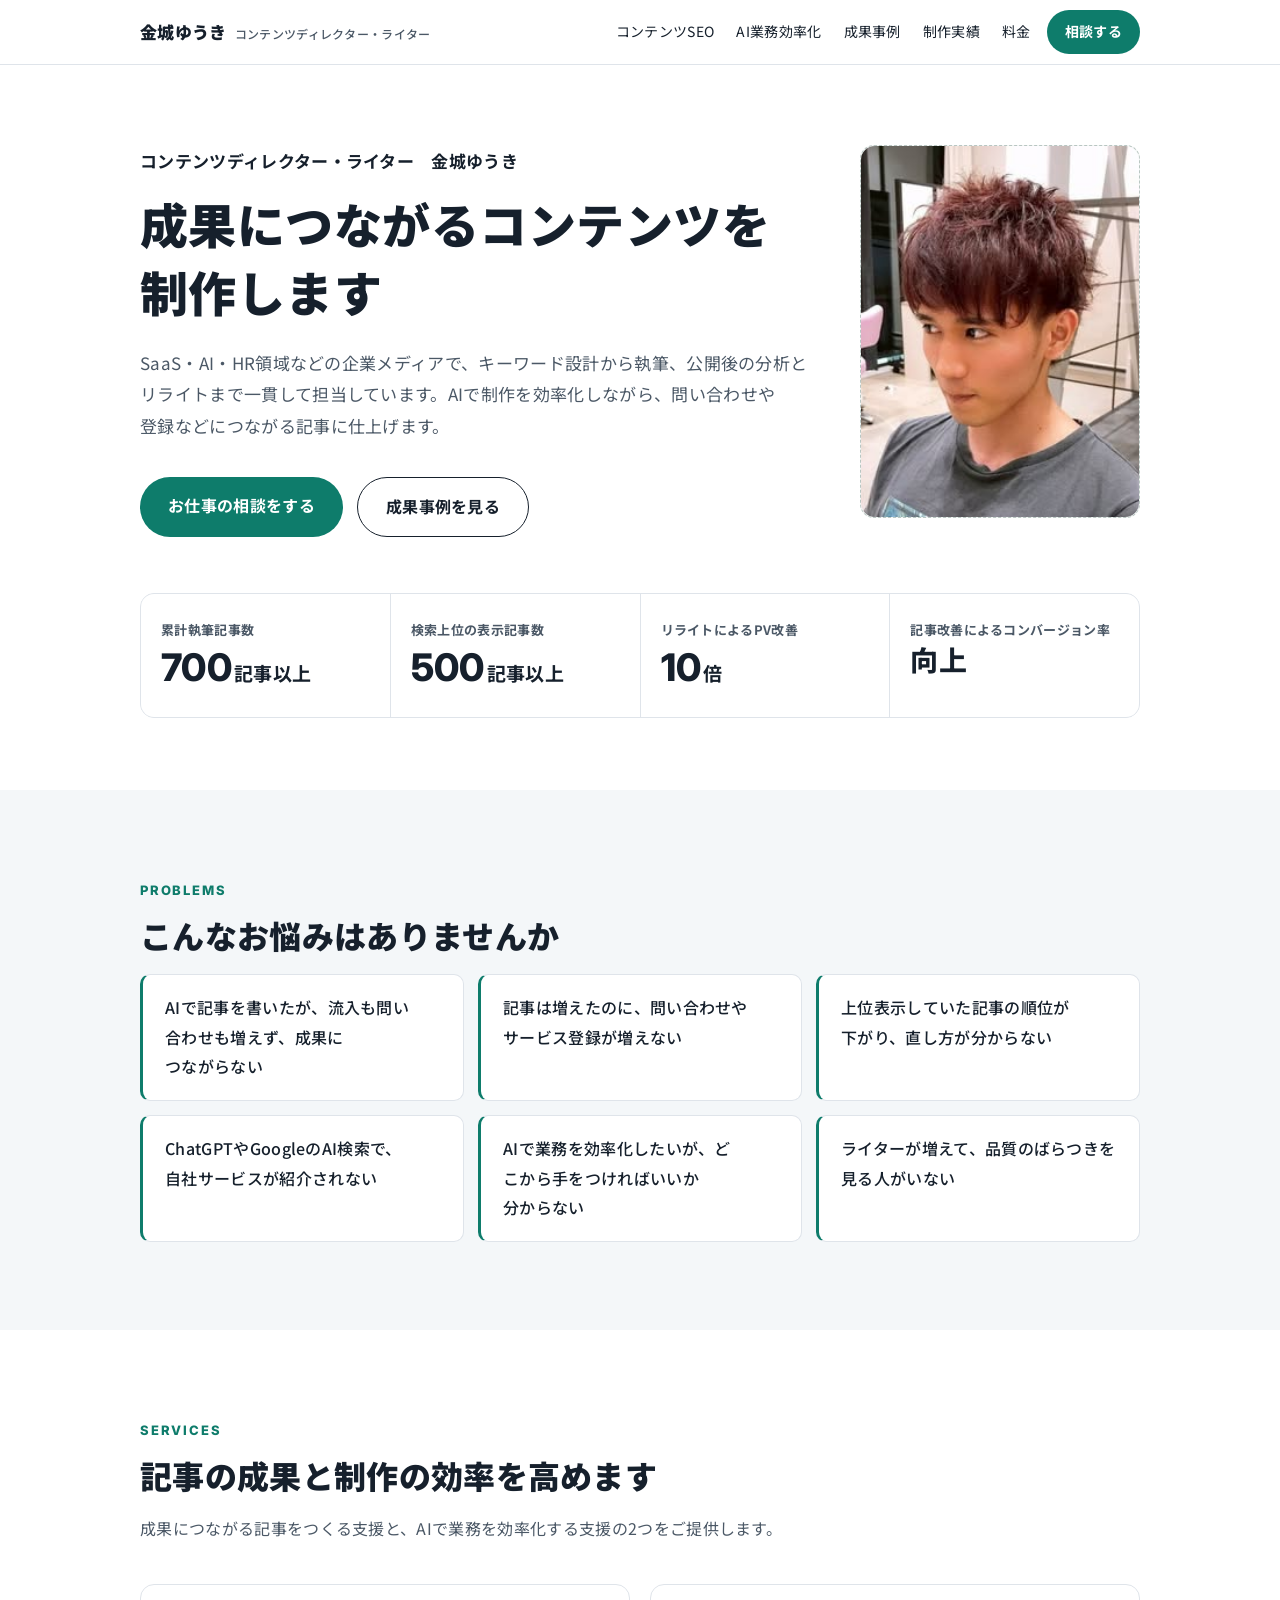
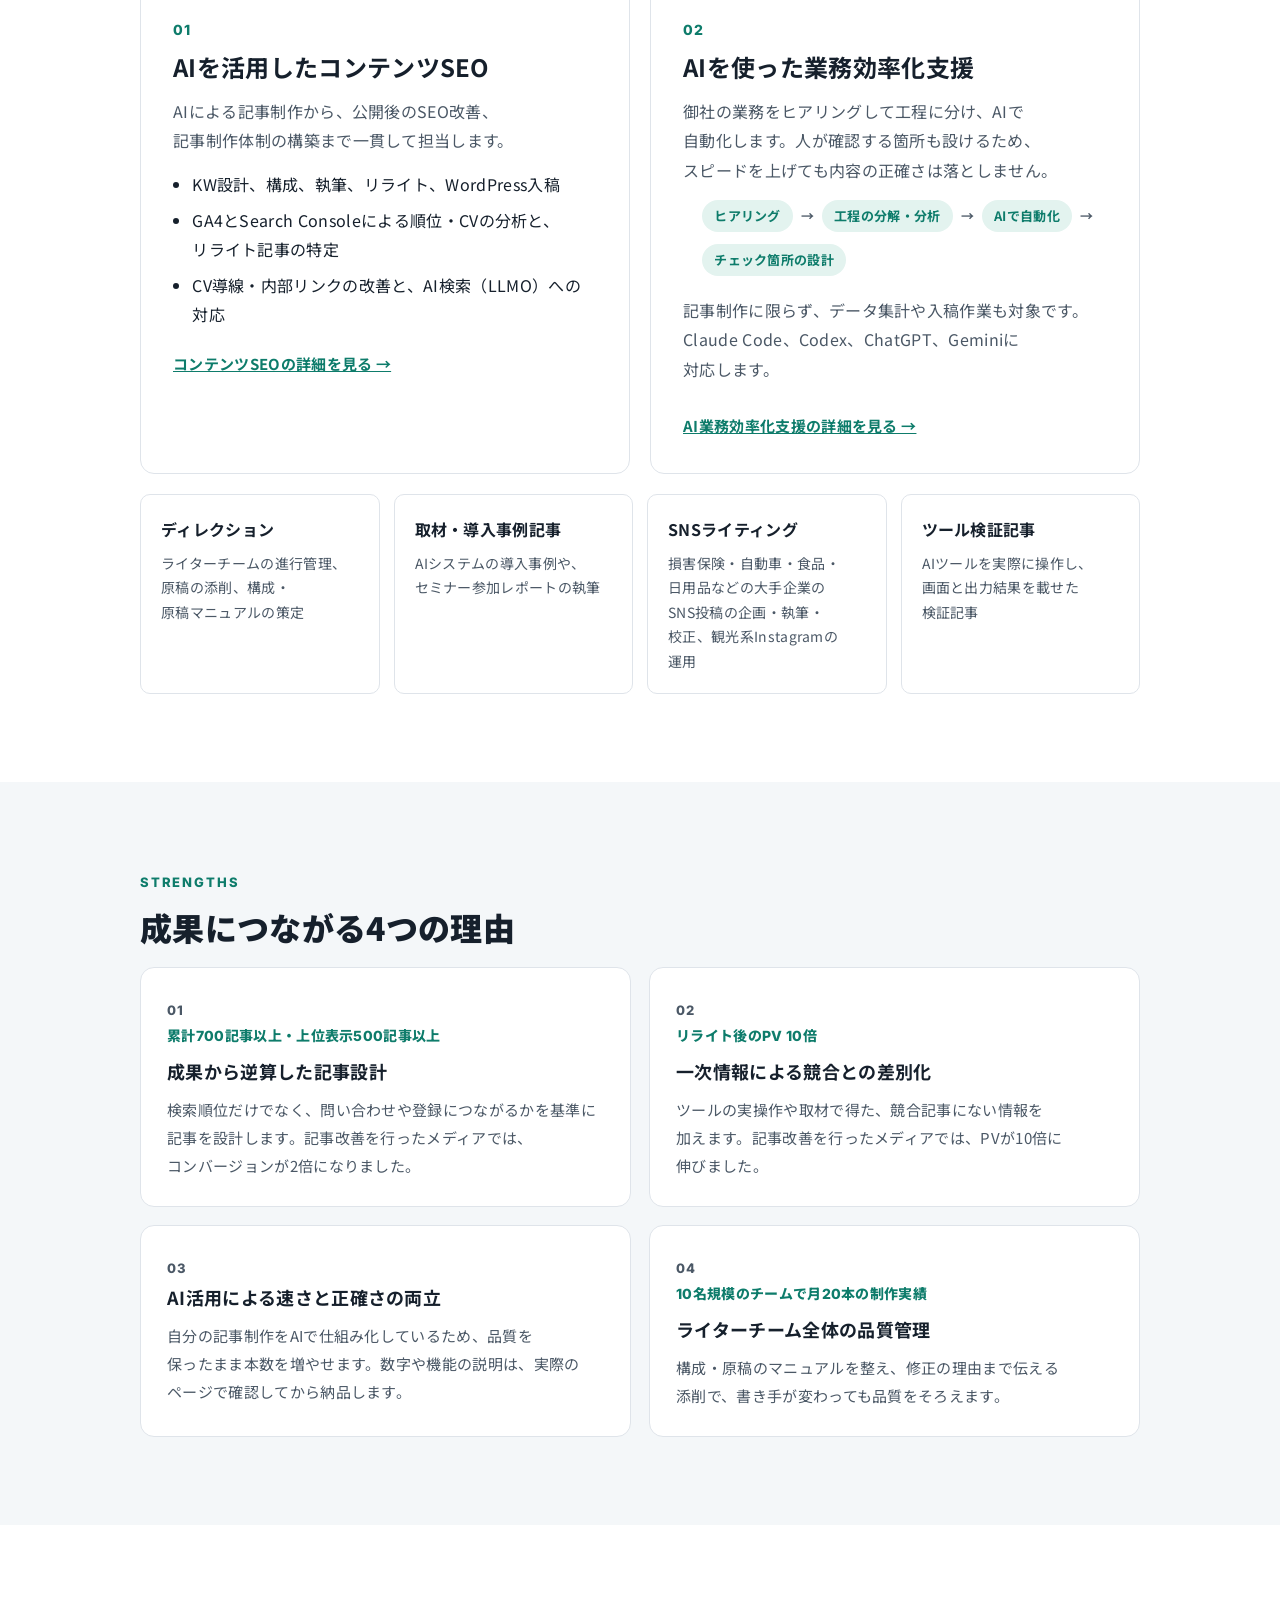
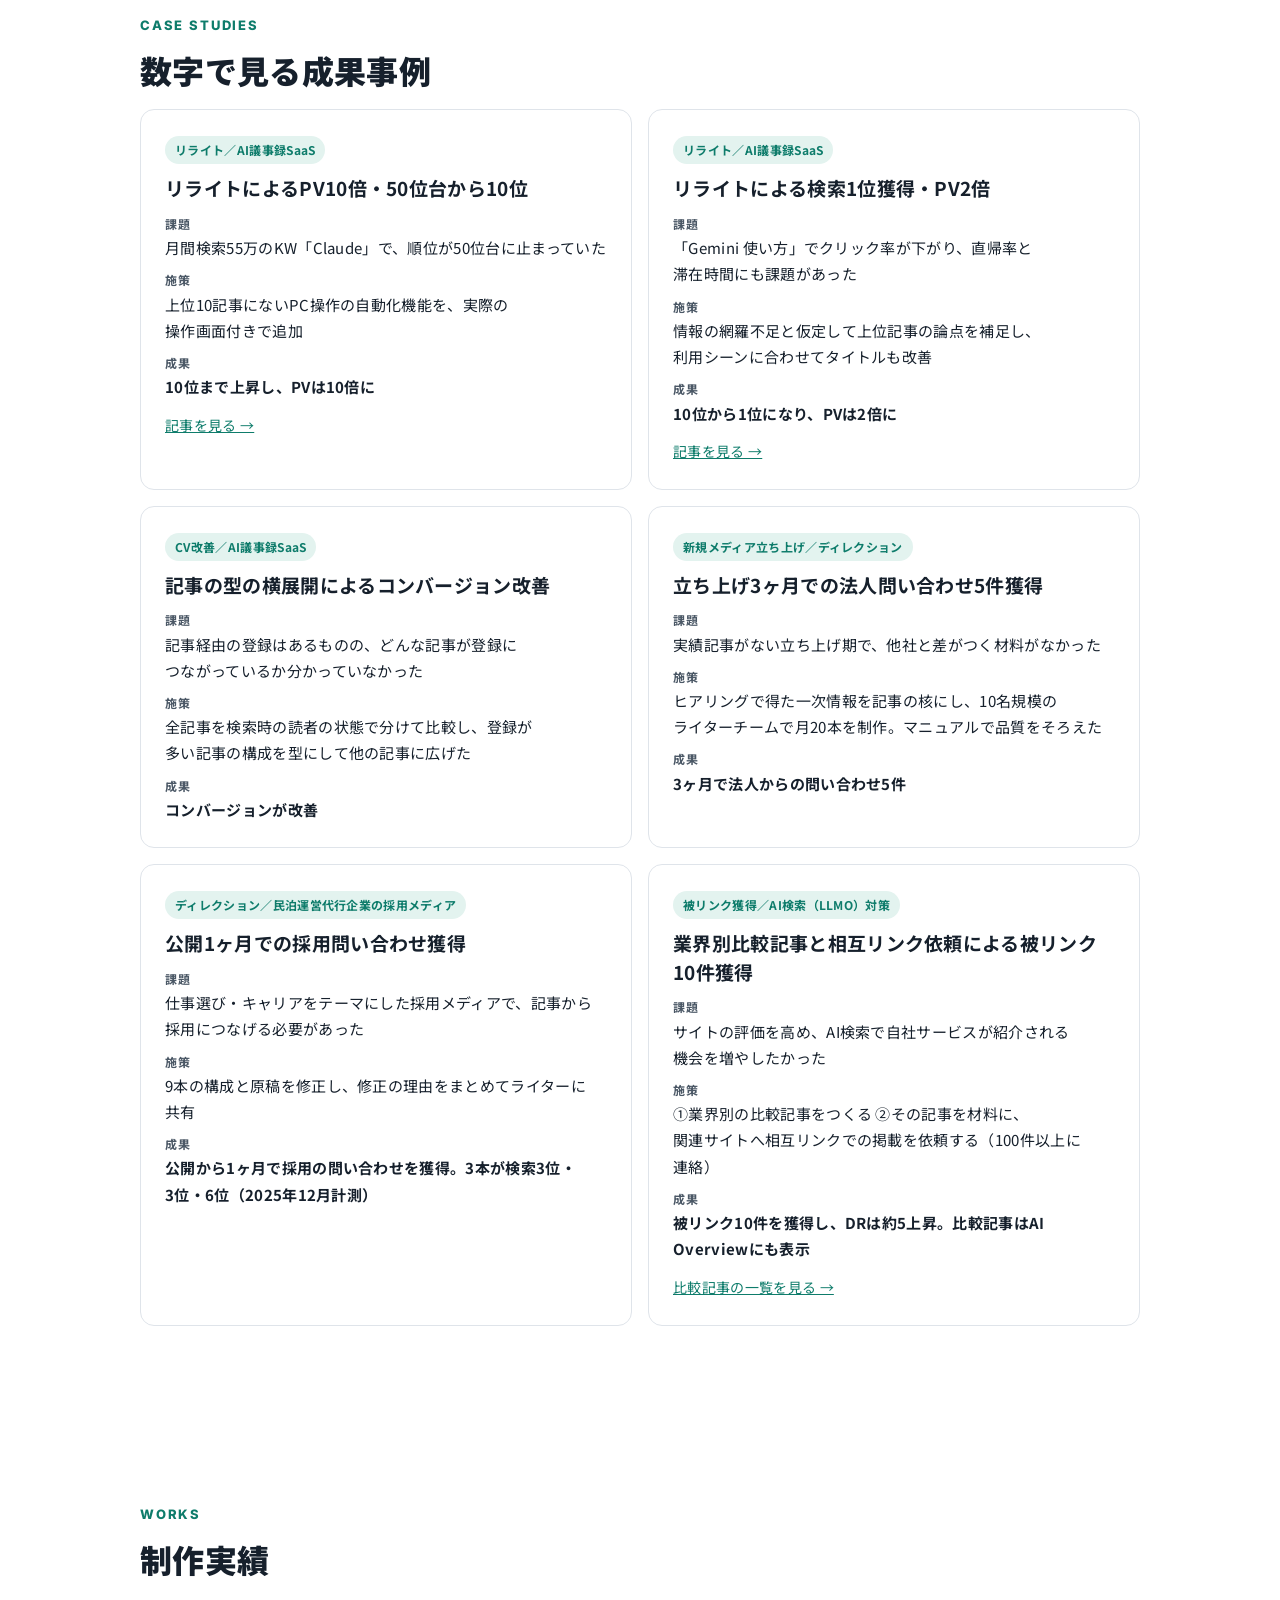
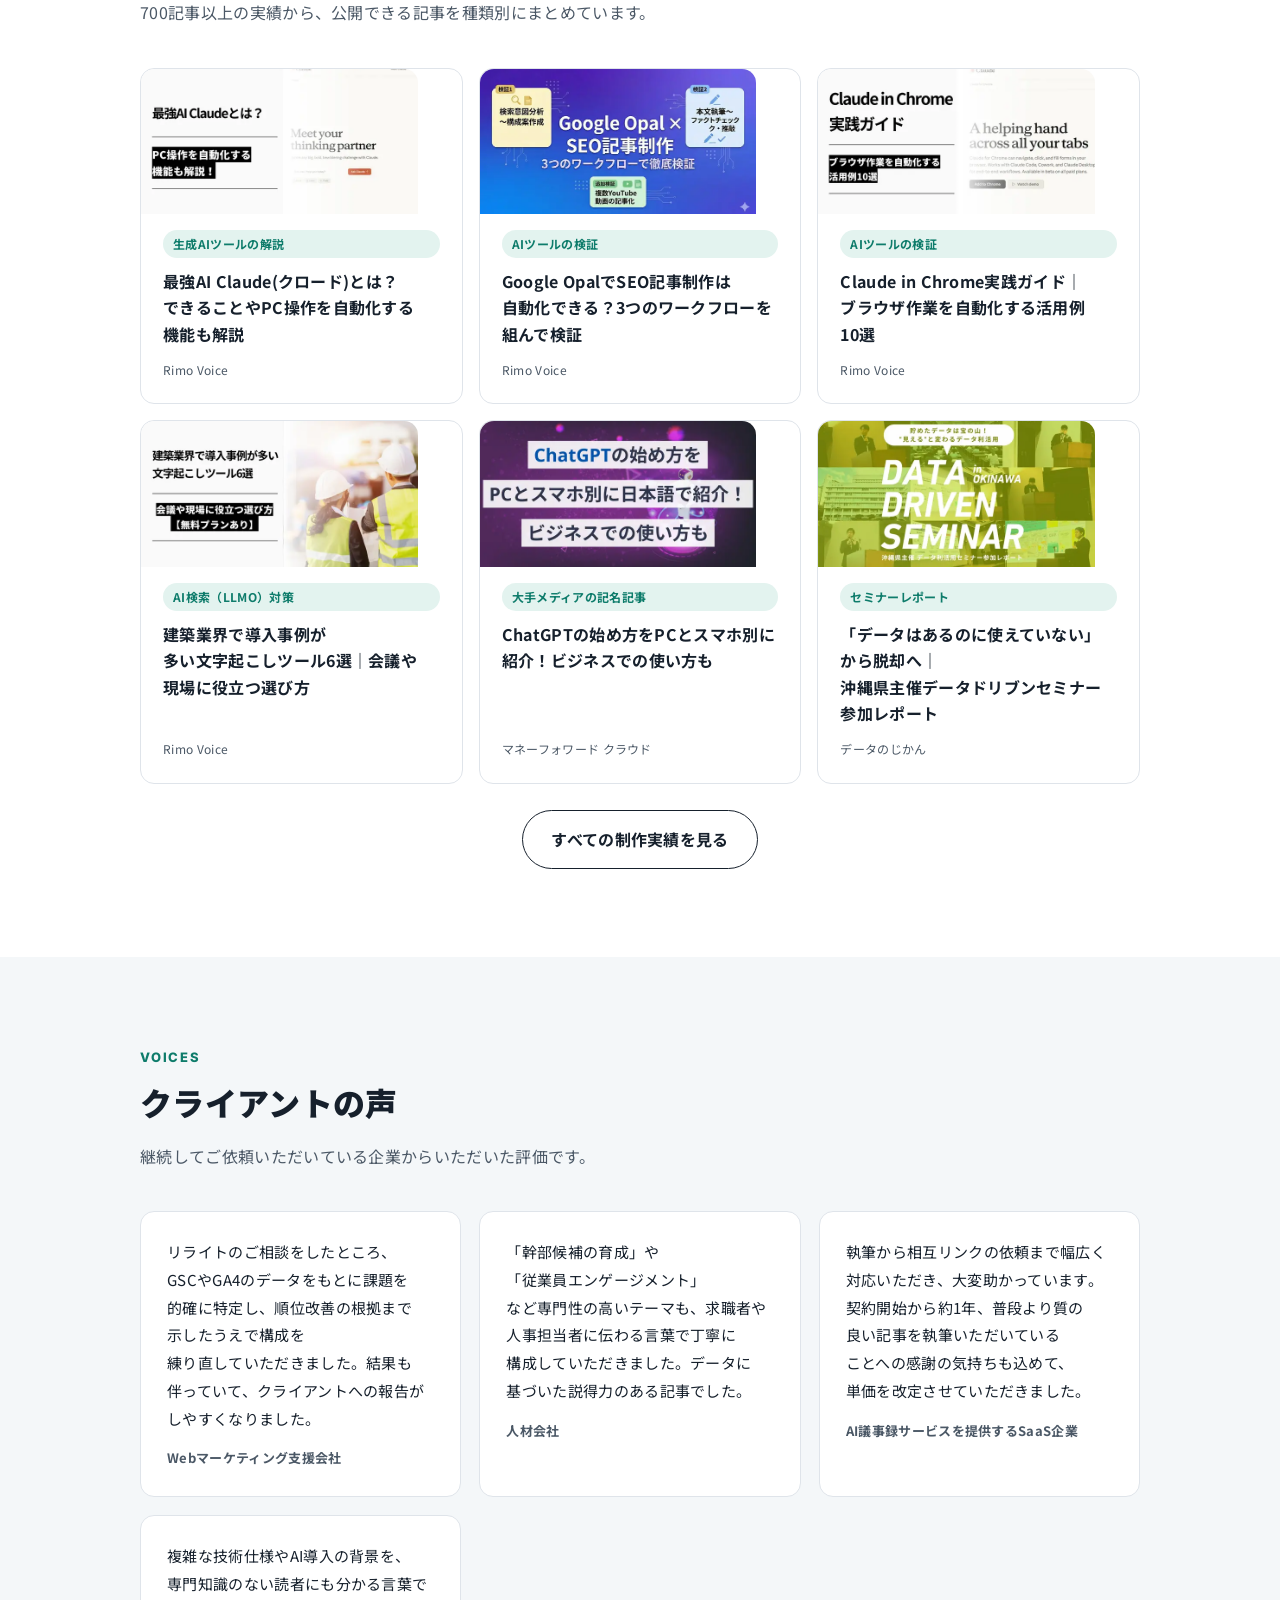
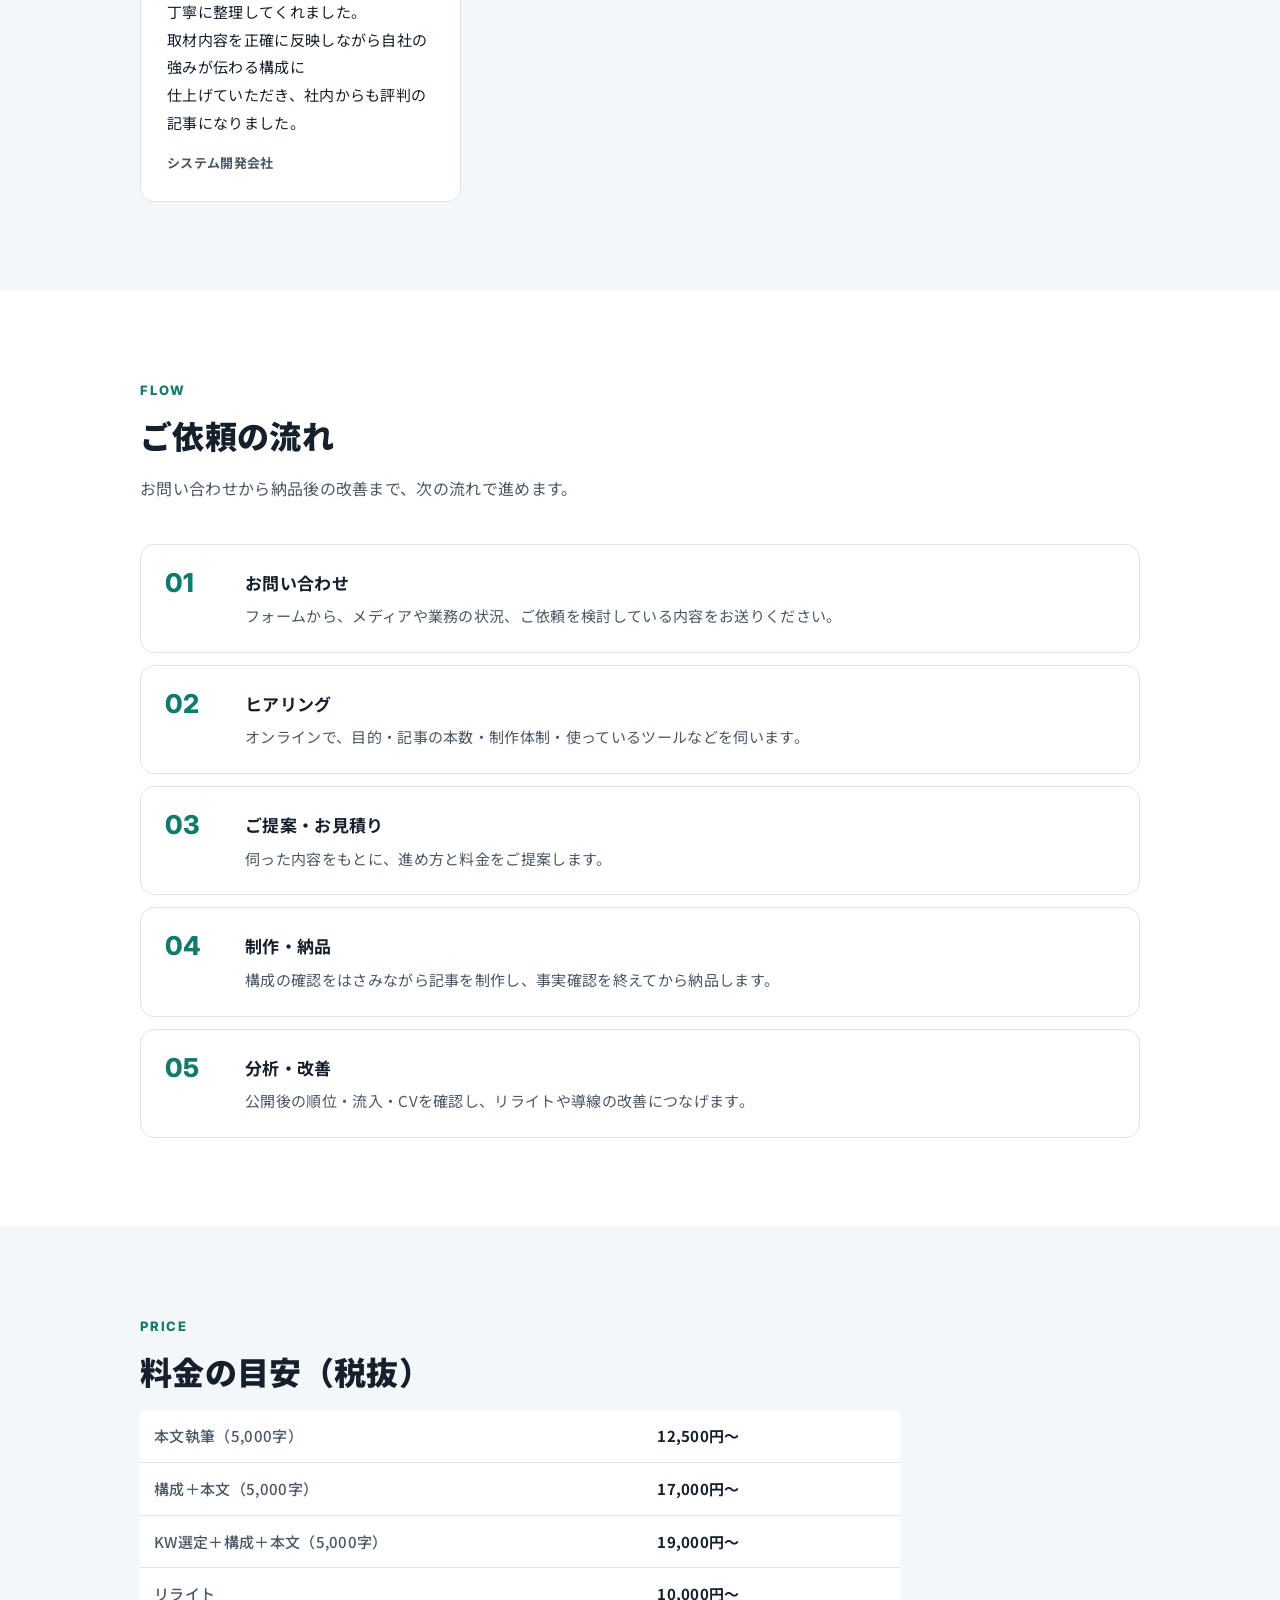
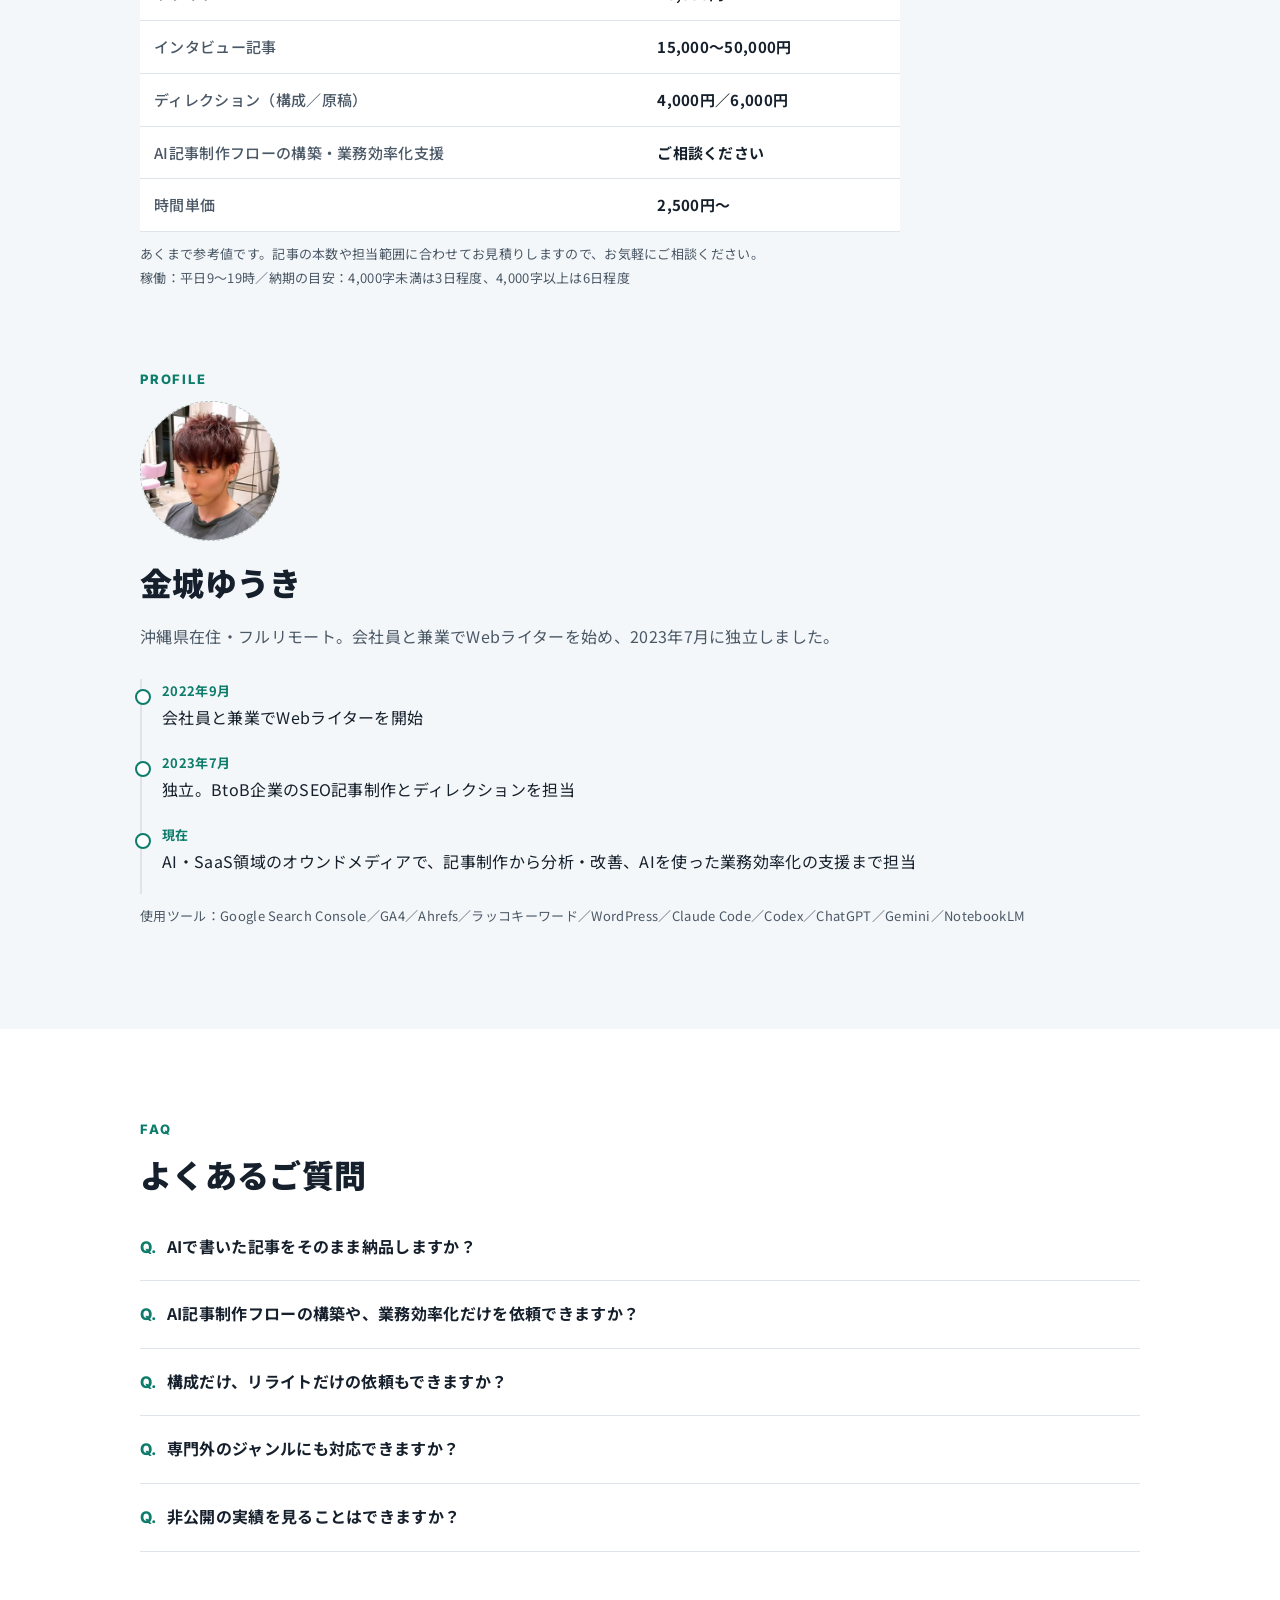
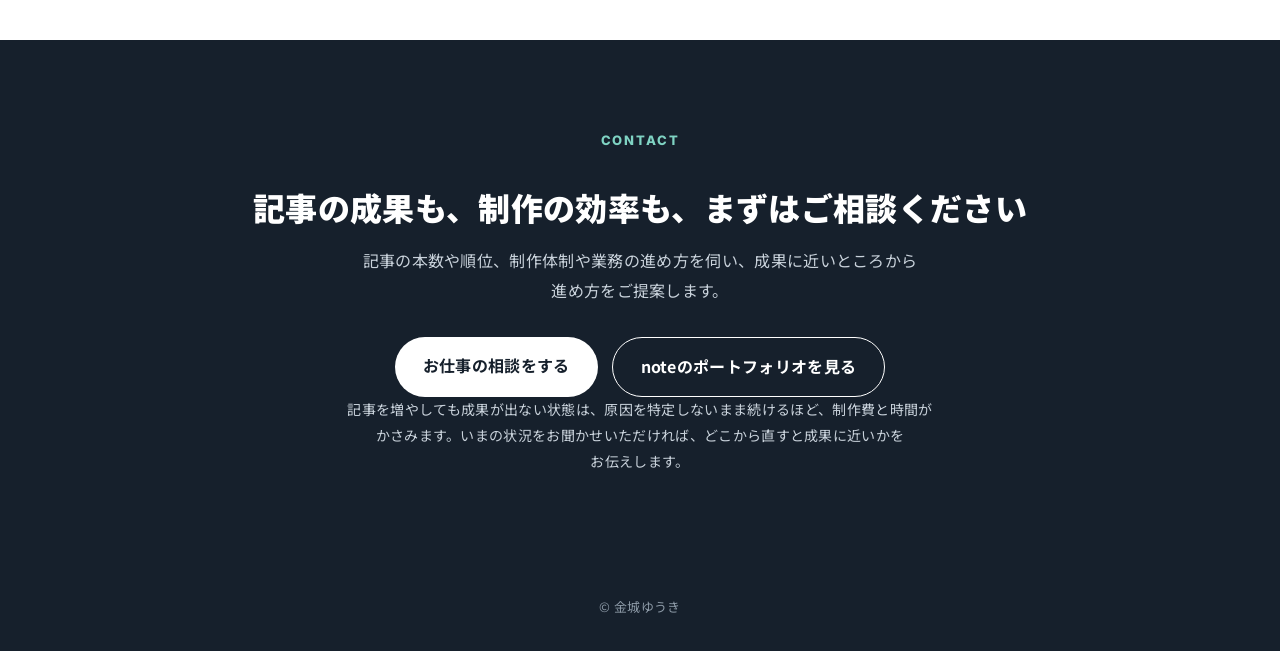
==== commit 161bd99f: "Add files via upload" ====
--- a/index.html
+++ b/index.html
@@ -46,8 +46,7 @@
       <a class="btn ghost" href="#cases">成果事例を見る</a>
     </div>
     </div>
-    <!-- 写真差し替え：下の figure を <img src="assets/photo/portrait.jpg" alt="金城ゆうき"> に置き換える -->
-    <figure class="photo-frame hero-photo"><span>写真<br><small>ここに入ります</small></span></figure>
+    <figure class="photo-frame hero-photo"><img src="assets/photo/profile.jpg" alt="金城ゆうき" width="320" height="320"></figure>
     </div>
     <div class="stats">
       <div class="stat"><div class="label">累計執筆記事数</div><div class="num">700<small>記事以上</small></div></div>
@@ -268,8 +267,7 @@
     </div>
     <div>
       <p class="eyebrow">Profile</p>
-      <!-- 写真差し替え：下の figure を <img src="assets/photo/profile.jpg" alt="金城ゆうき"> に置き換える -->
-      <figure class="photo-frame profile-photo"><span>顔写真<br><small>ここに入ります</small></span></figure>
+      <figure class="photo-frame profile-photo"><img src="assets/photo/profile.jpg" alt="金城ゆうき" width="320" height="320" loading="lazy"></figure>
       <h2>金城ゆうき</h2>
       <p class="lead" style="margin-bottom:28px">沖縄県在住・フルリモート。会社員と兼業でWebライターを始め、2023年7月に独立しました。</p>
       <ul class="timeline">
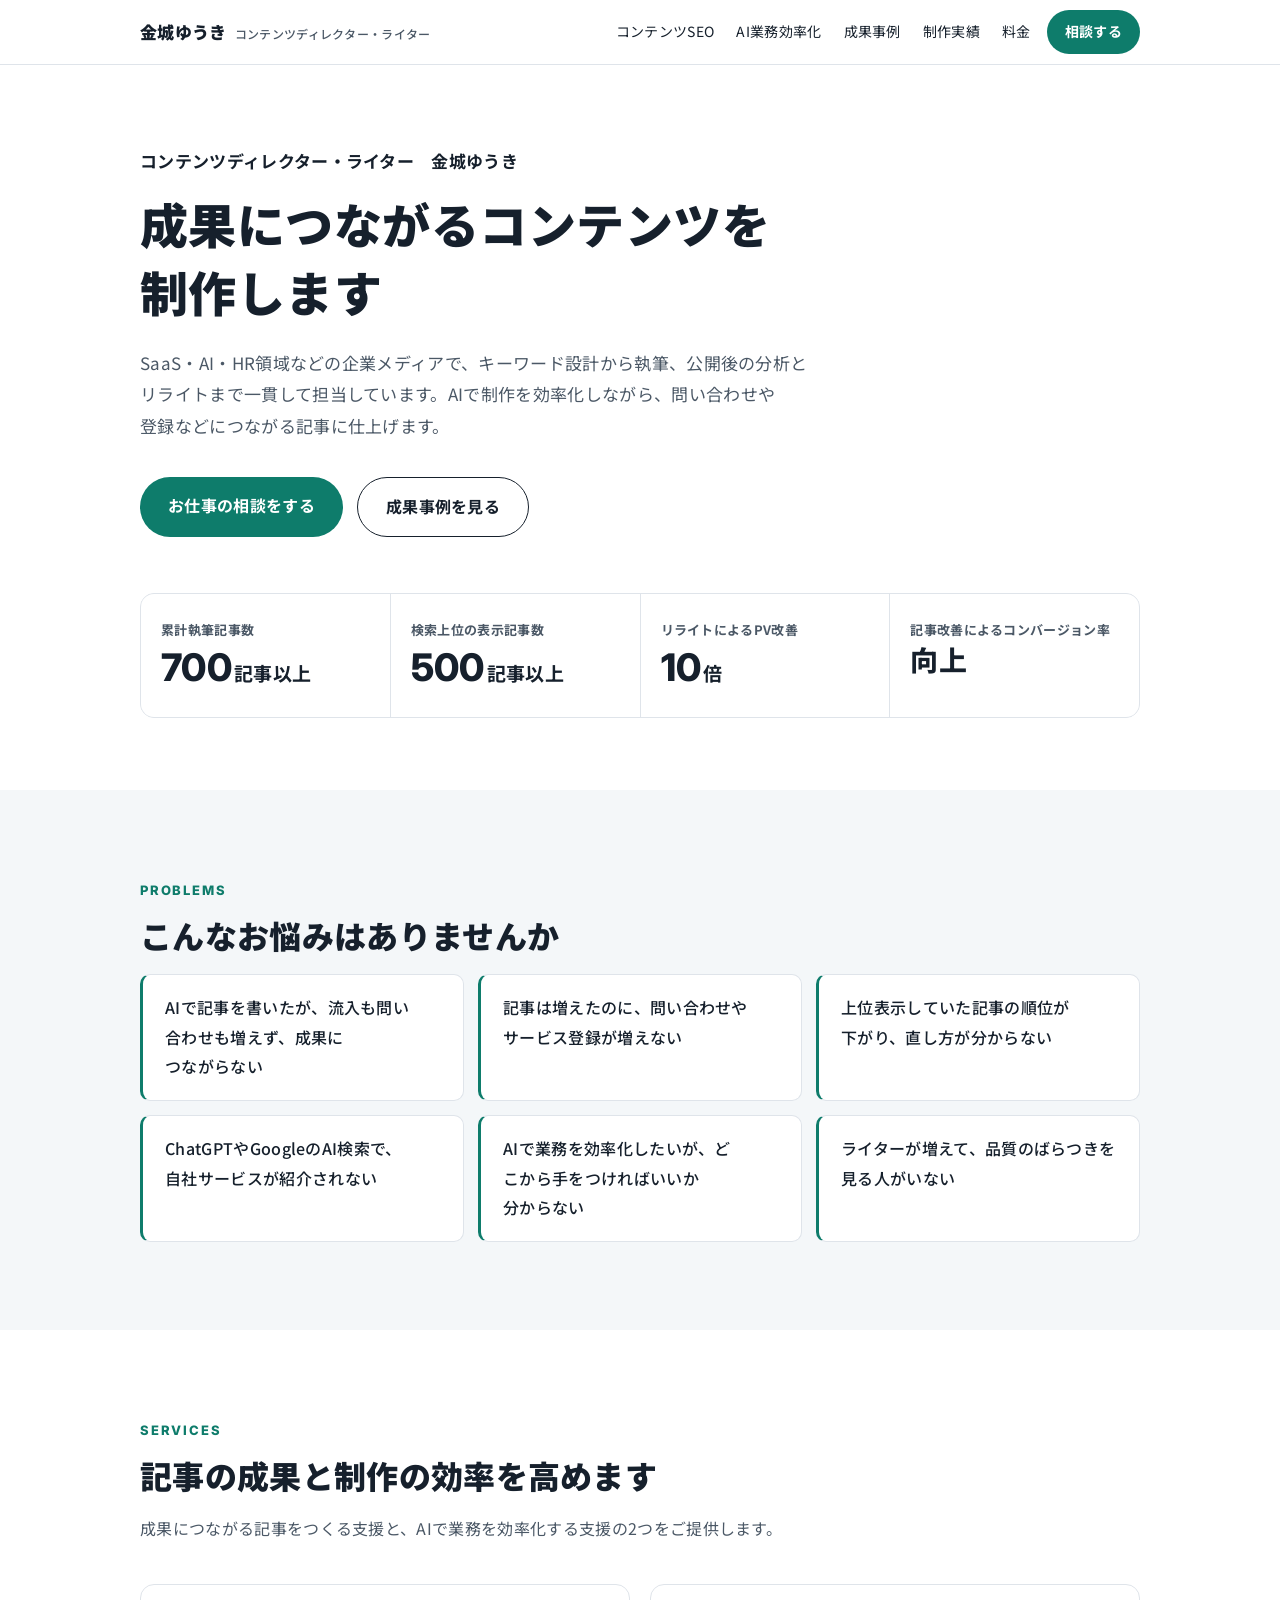
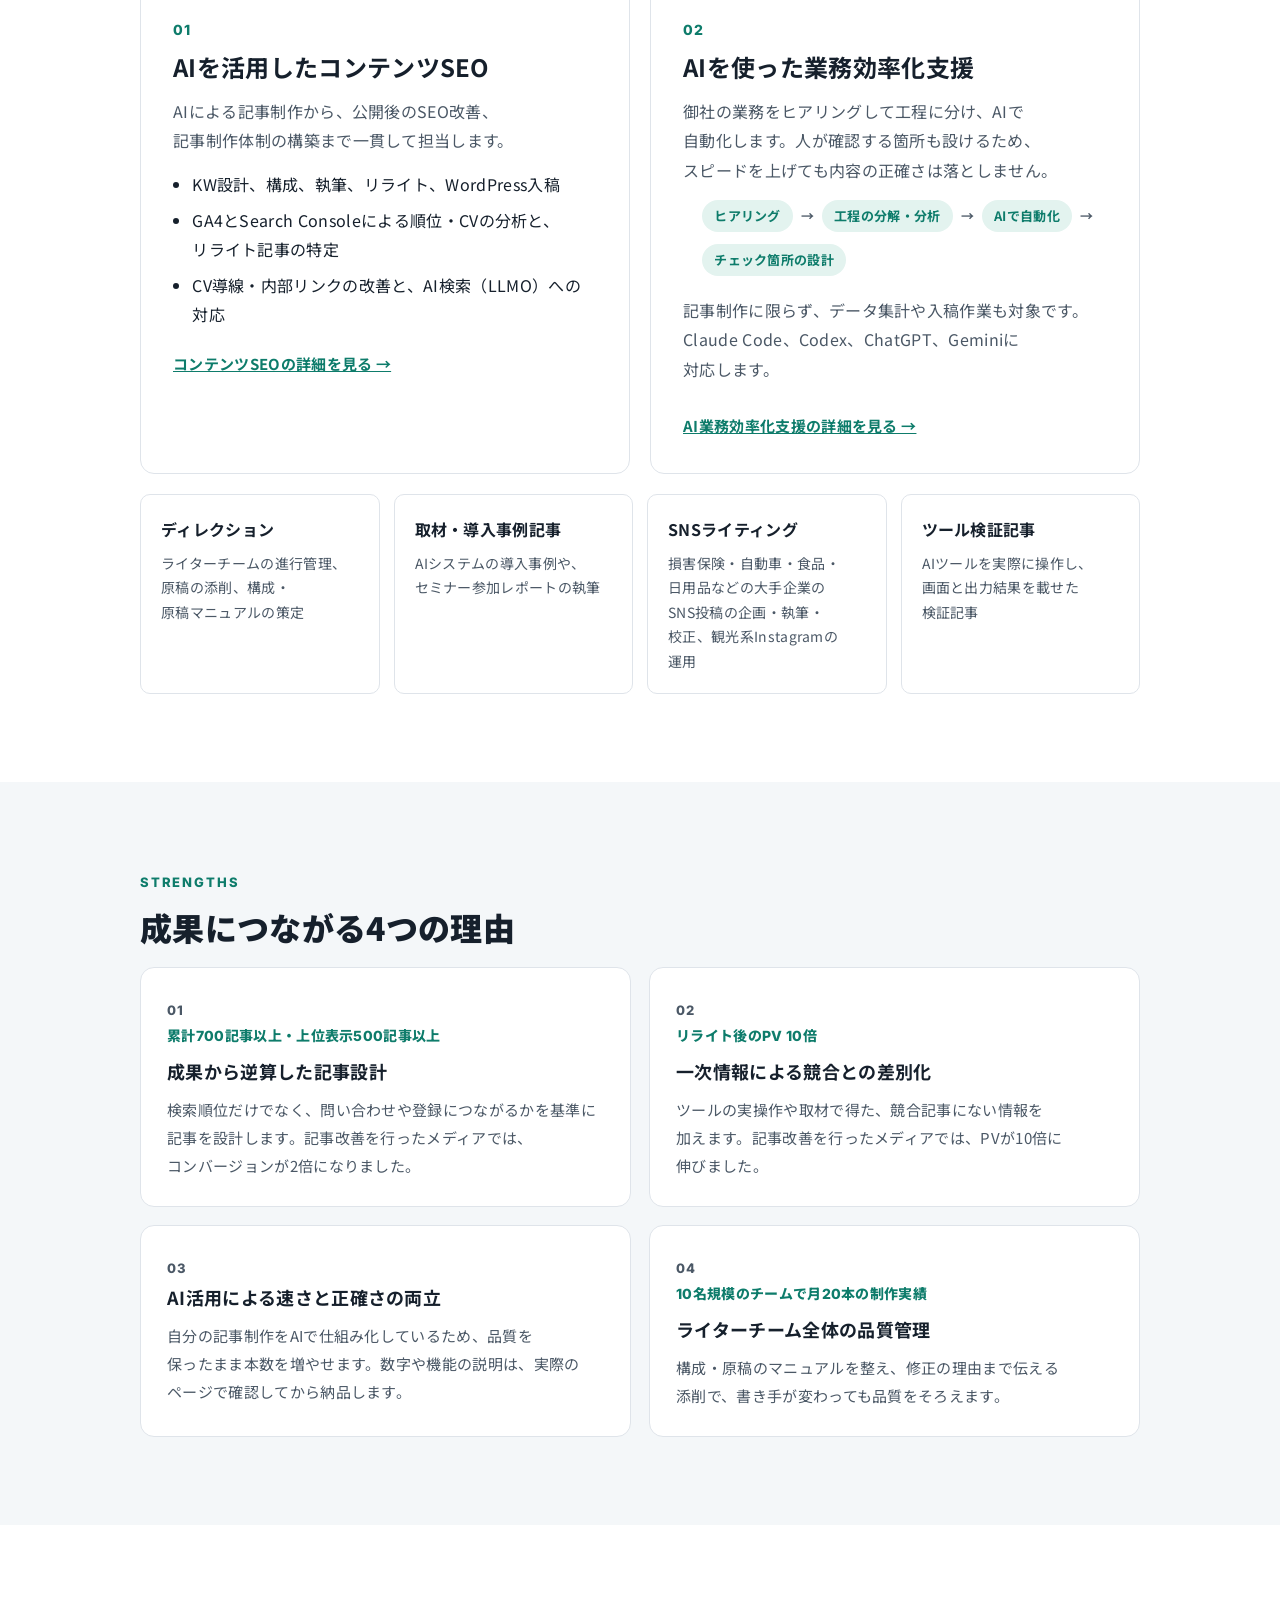
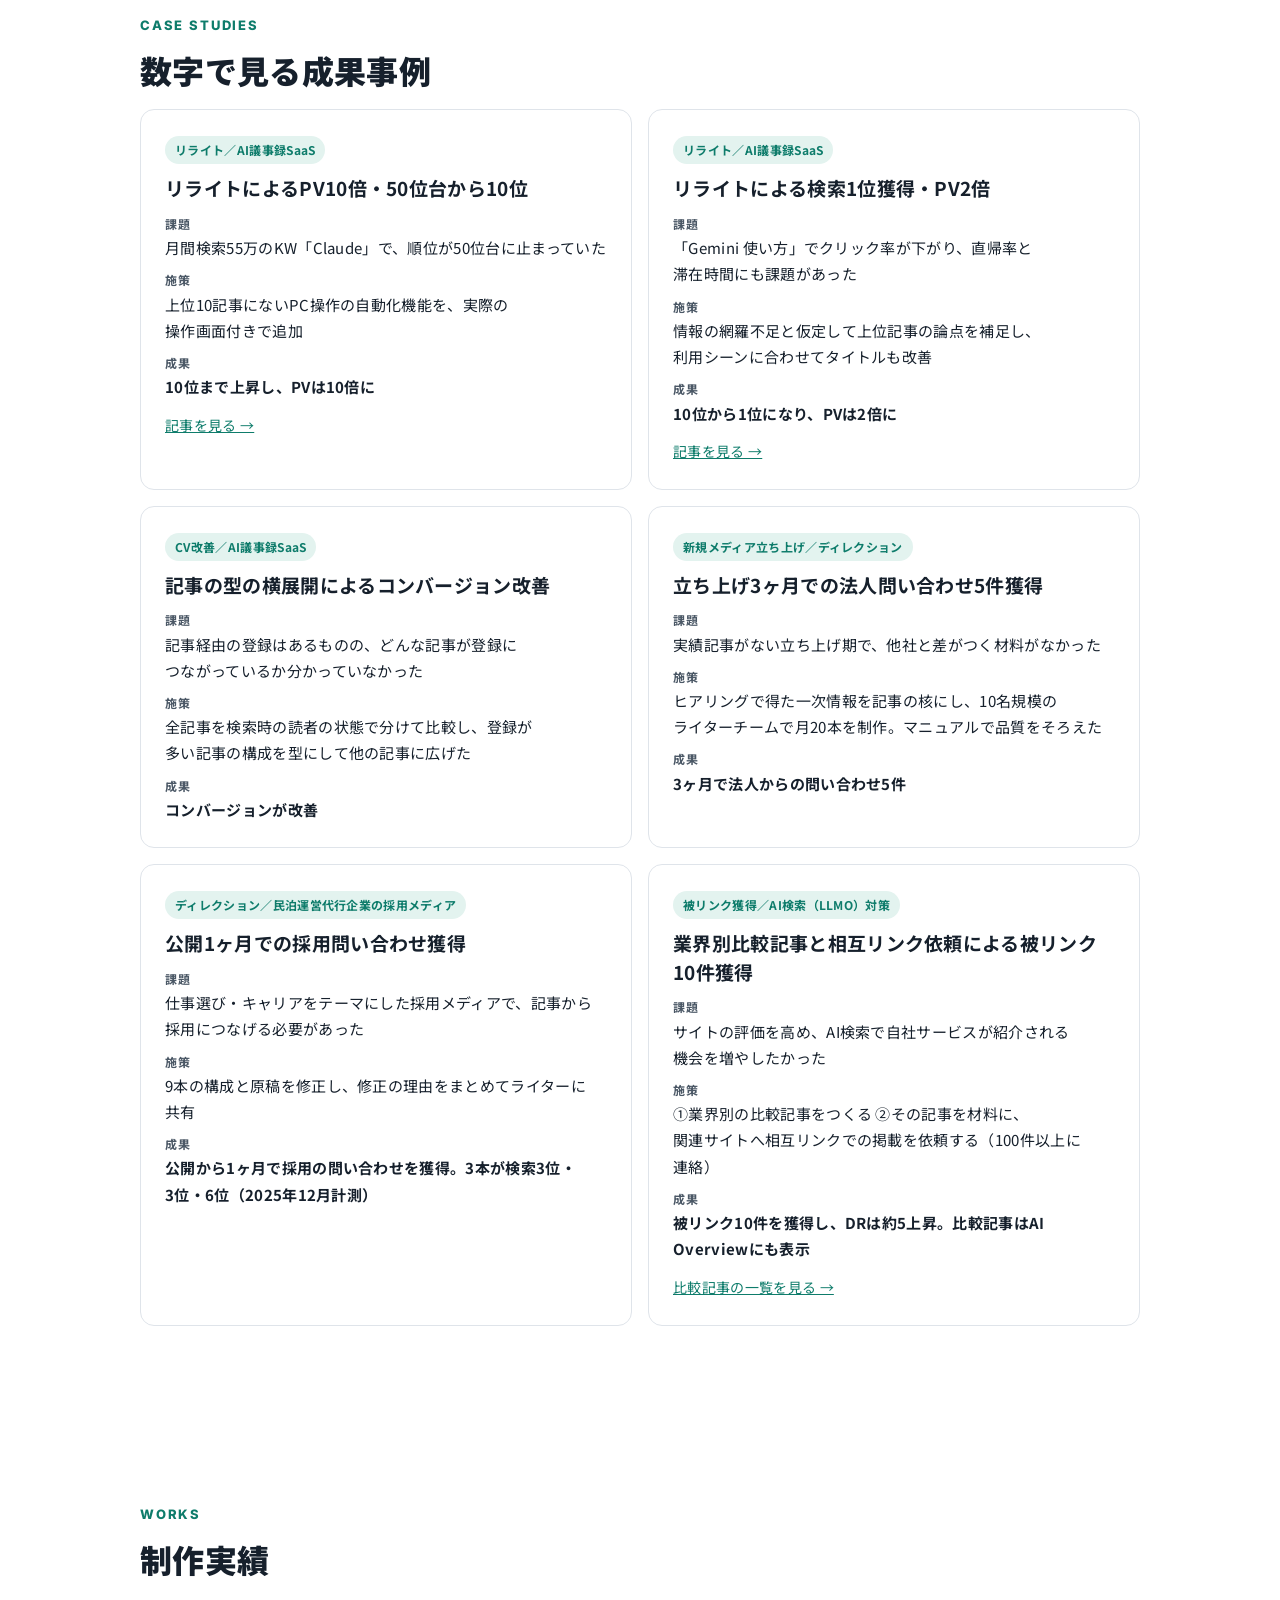
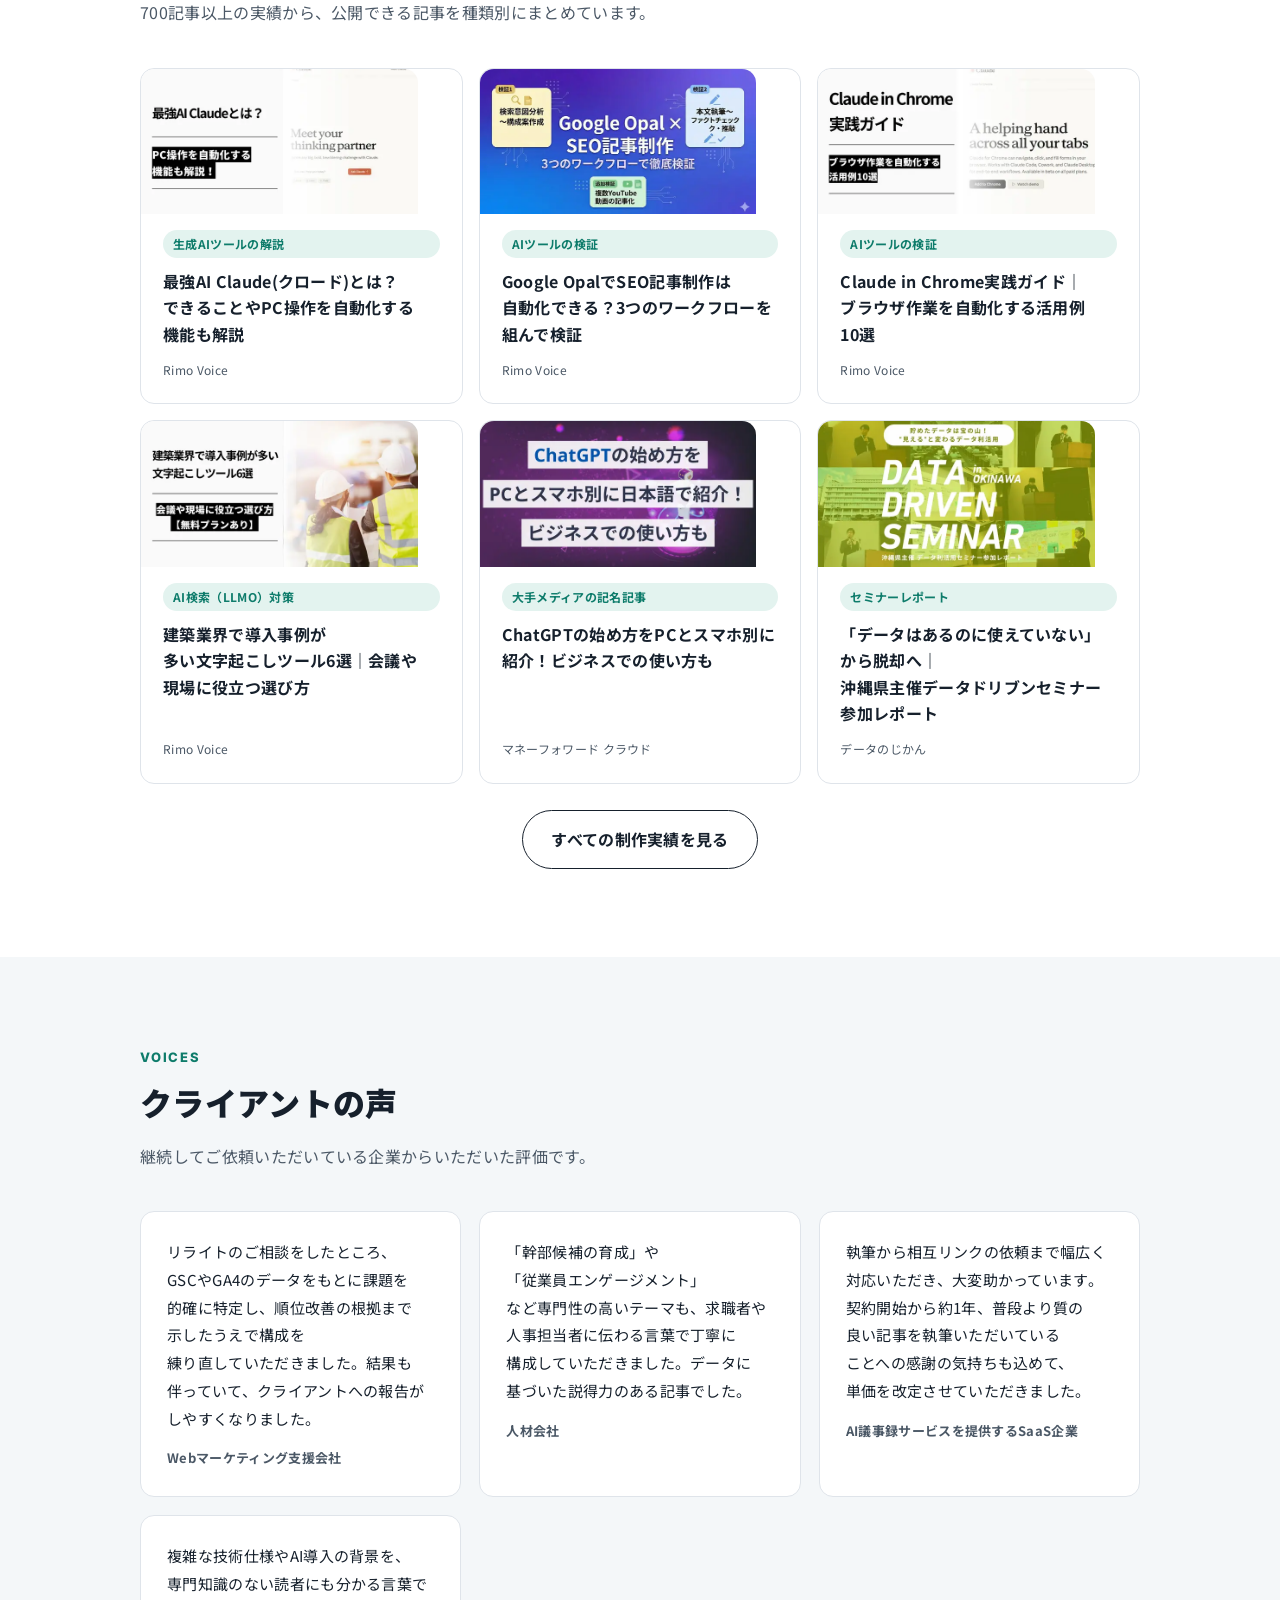
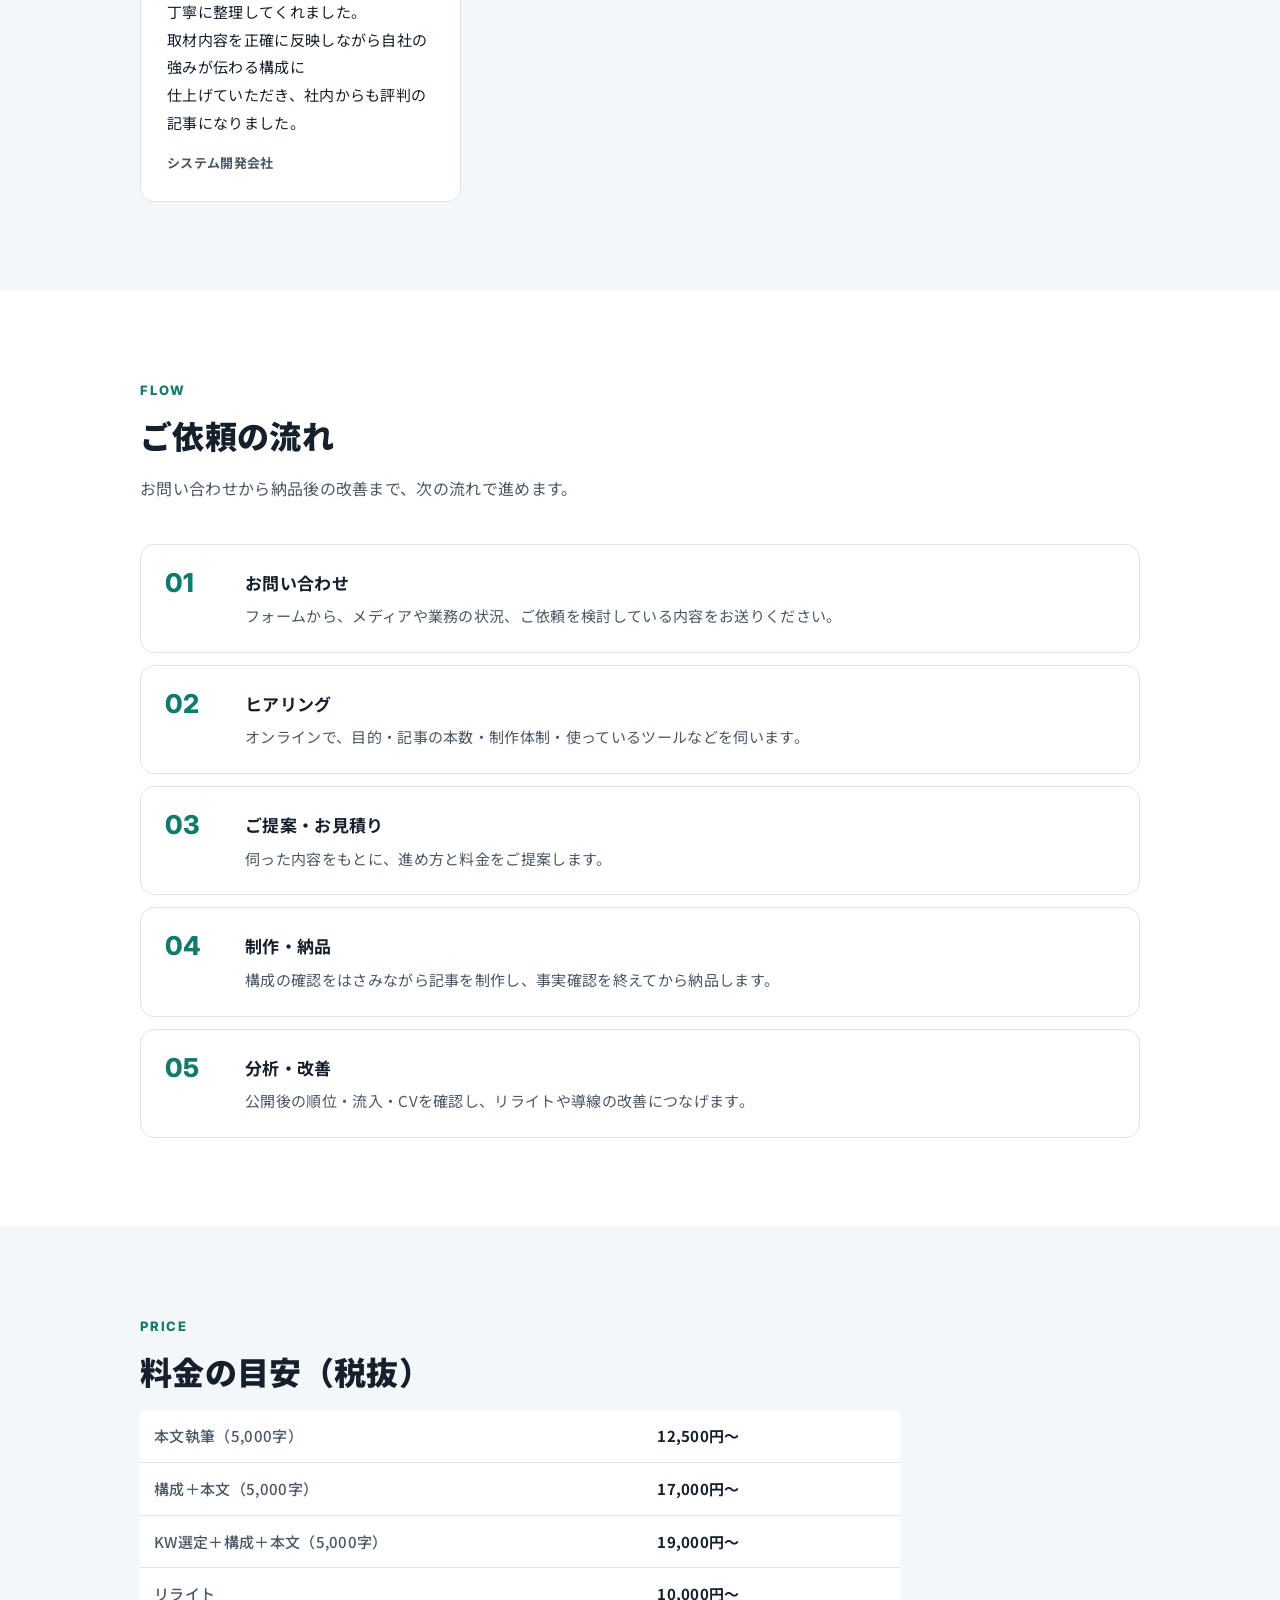
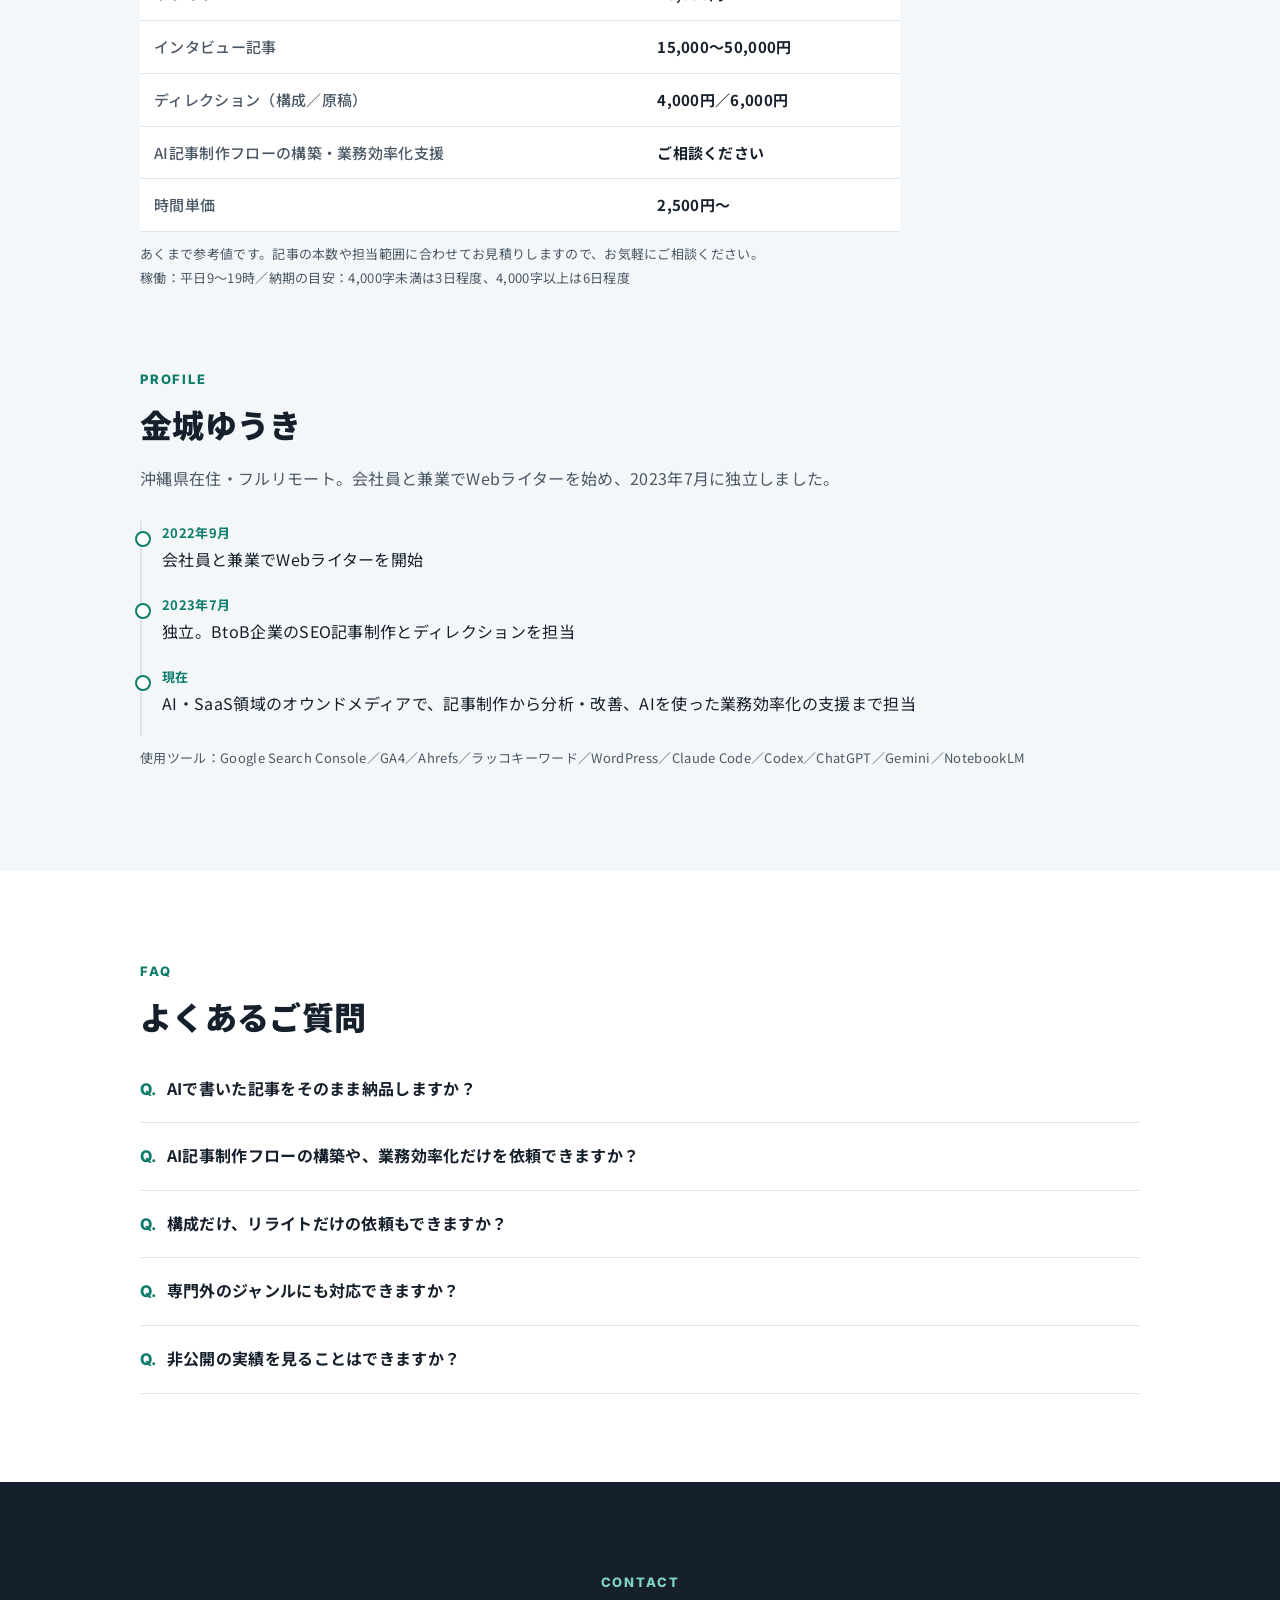
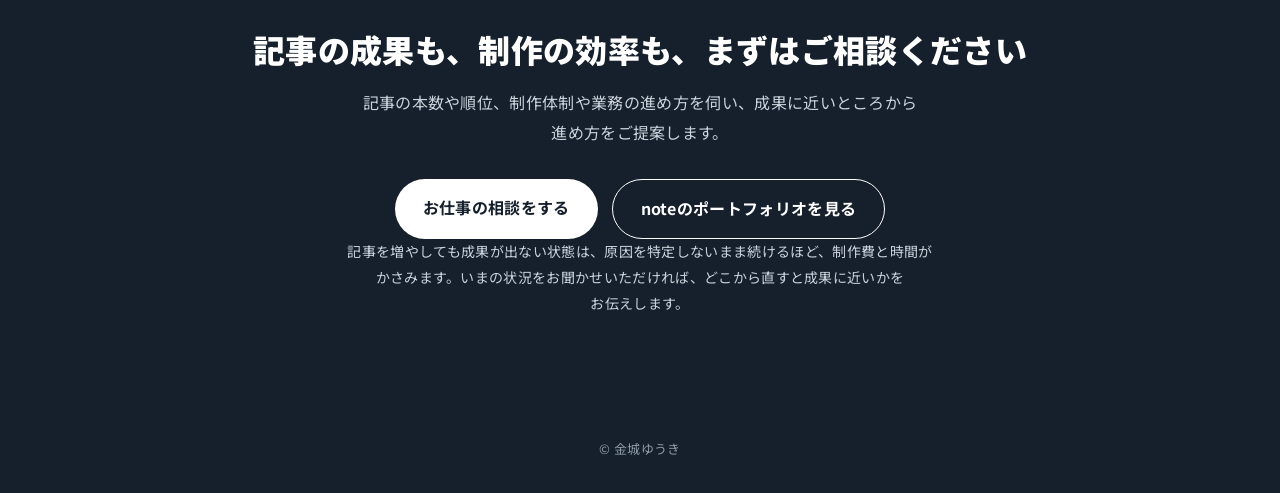
==== commit da2a3445: "Remove photo frames from top page" ====
--- a/index.html
+++ b/index.html
@@ -36,7 +36,7 @@
 
 <section class="hero">
   <div class="wrap">
-    <div class="hero-grid">
+    <div class="hero-grid" style="grid-template-columns:1fr">
     <div class="hero-copy">
     <p class="catch-sub">コンテンツディレクター・ライター　金城ゆうき</p>
     <h1><span class="ib">成果につながる</span><span class="ib">コンテンツを</span><br><span class="ib">制作します</span></h1>
@@ -46,7 +46,6 @@
       <a class="btn ghost" href="#cases">成果事例を見る</a>
     </div>
     </div>
-    <figure class="photo-frame hero-photo"><img src="assets/photo/profile.jpg" alt="金城ゆうき" width="320" height="320"></figure>
     </div>
     <div class="stats">
       <div class="stat"><div class="label">累計執筆記事数</div><div class="num">700<small>記事以上</small></div></div>
@@ -267,7 +266,6 @@
     </div>
     <div>
       <p class="eyebrow">Profile</p>
-      <figure class="photo-frame profile-photo"><img src="assets/photo/profile.jpg" alt="金城ゆうき" width="320" height="320" loading="lazy"></figure>
       <h2>金城ゆうき</h2>
       <p class="lead" style="margin-bottom:28px">沖縄県在住・フルリモート。会社員と兼業でWebライターを始め、2023年7月に独立しました。</p>
       <ul class="timeline">
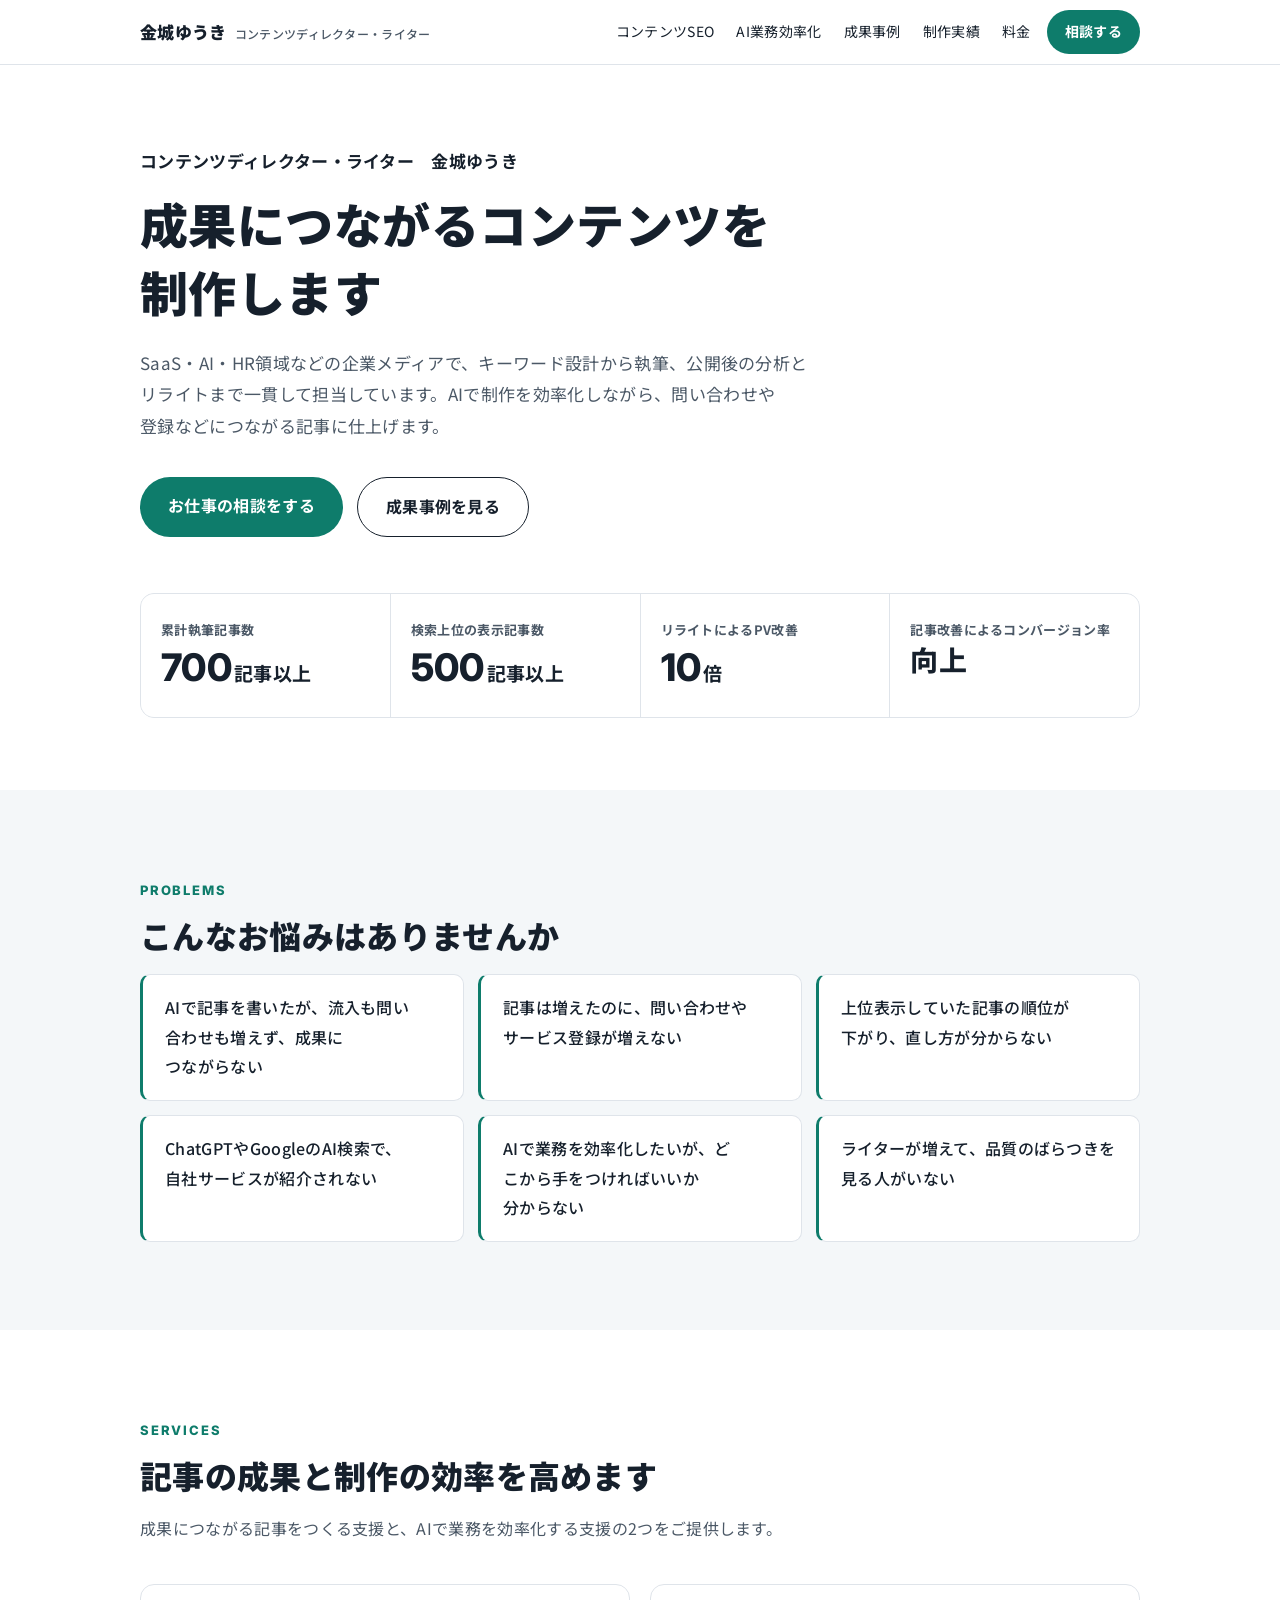
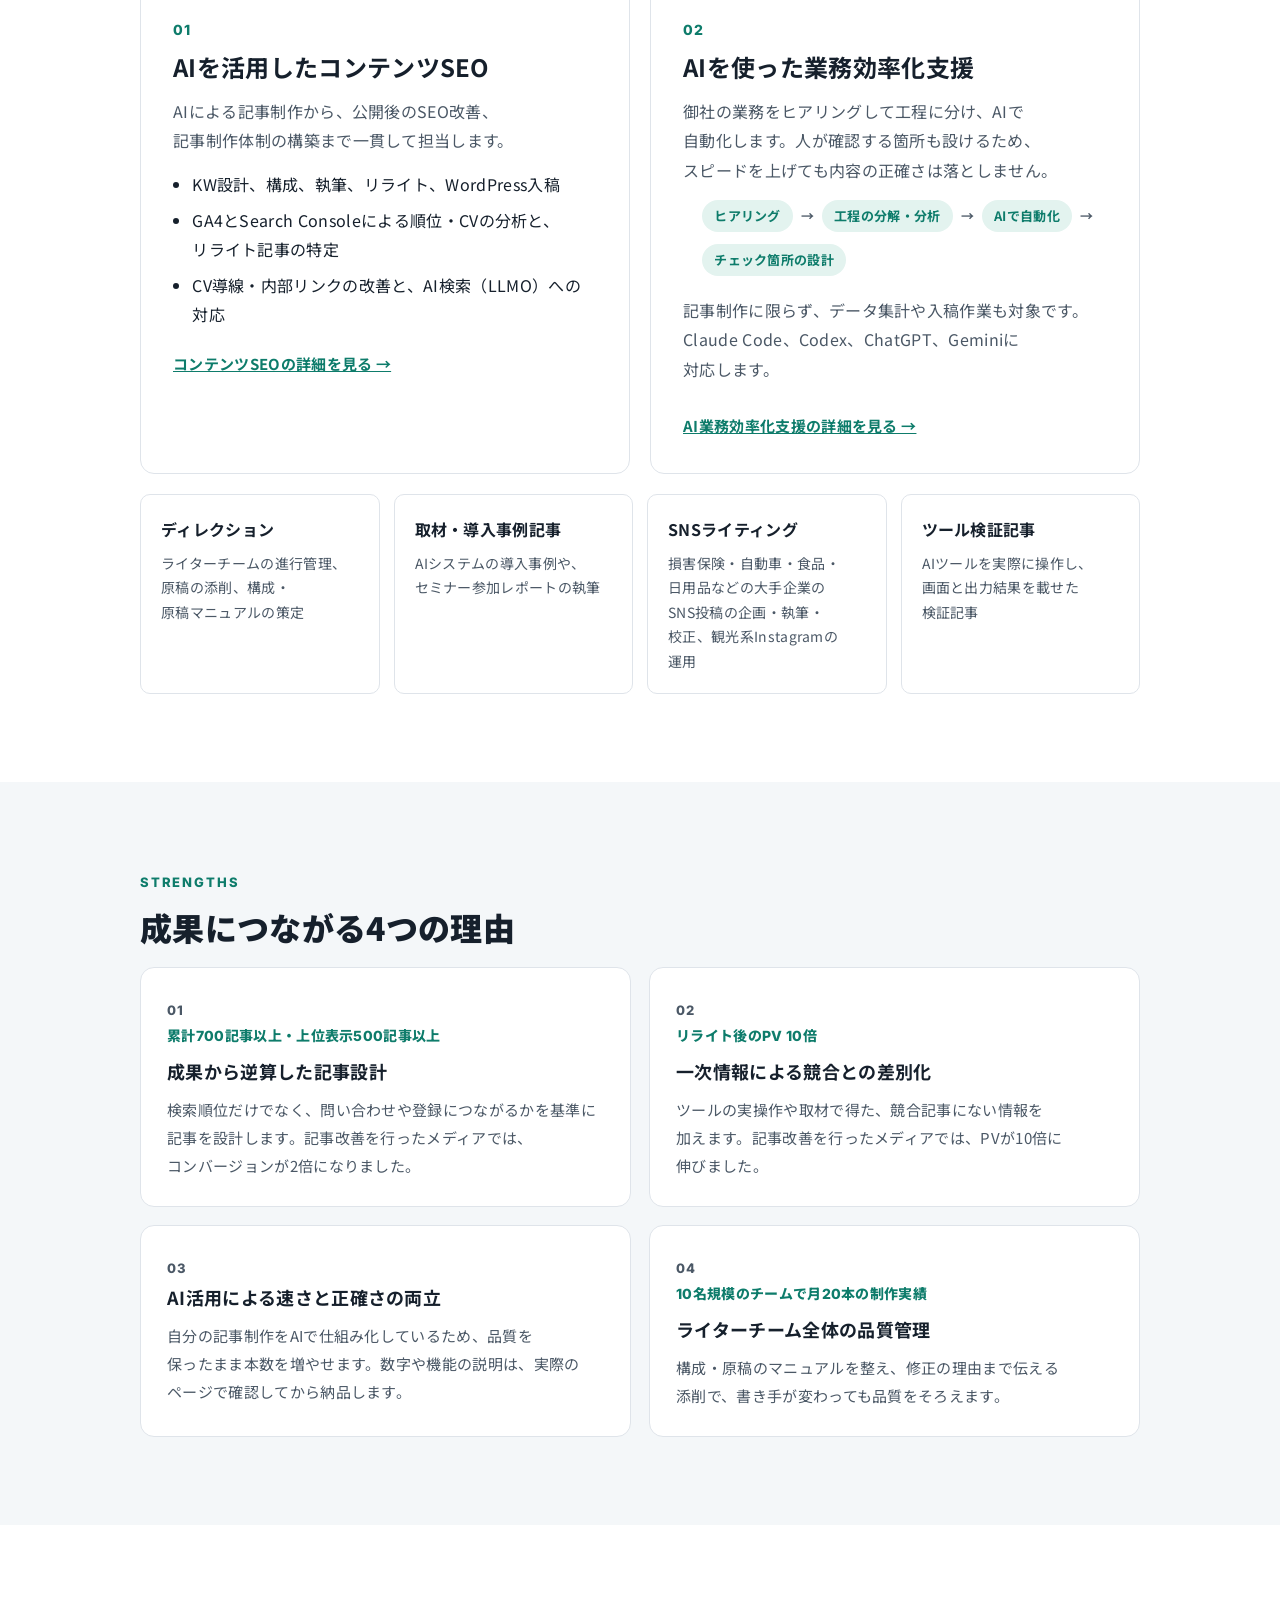
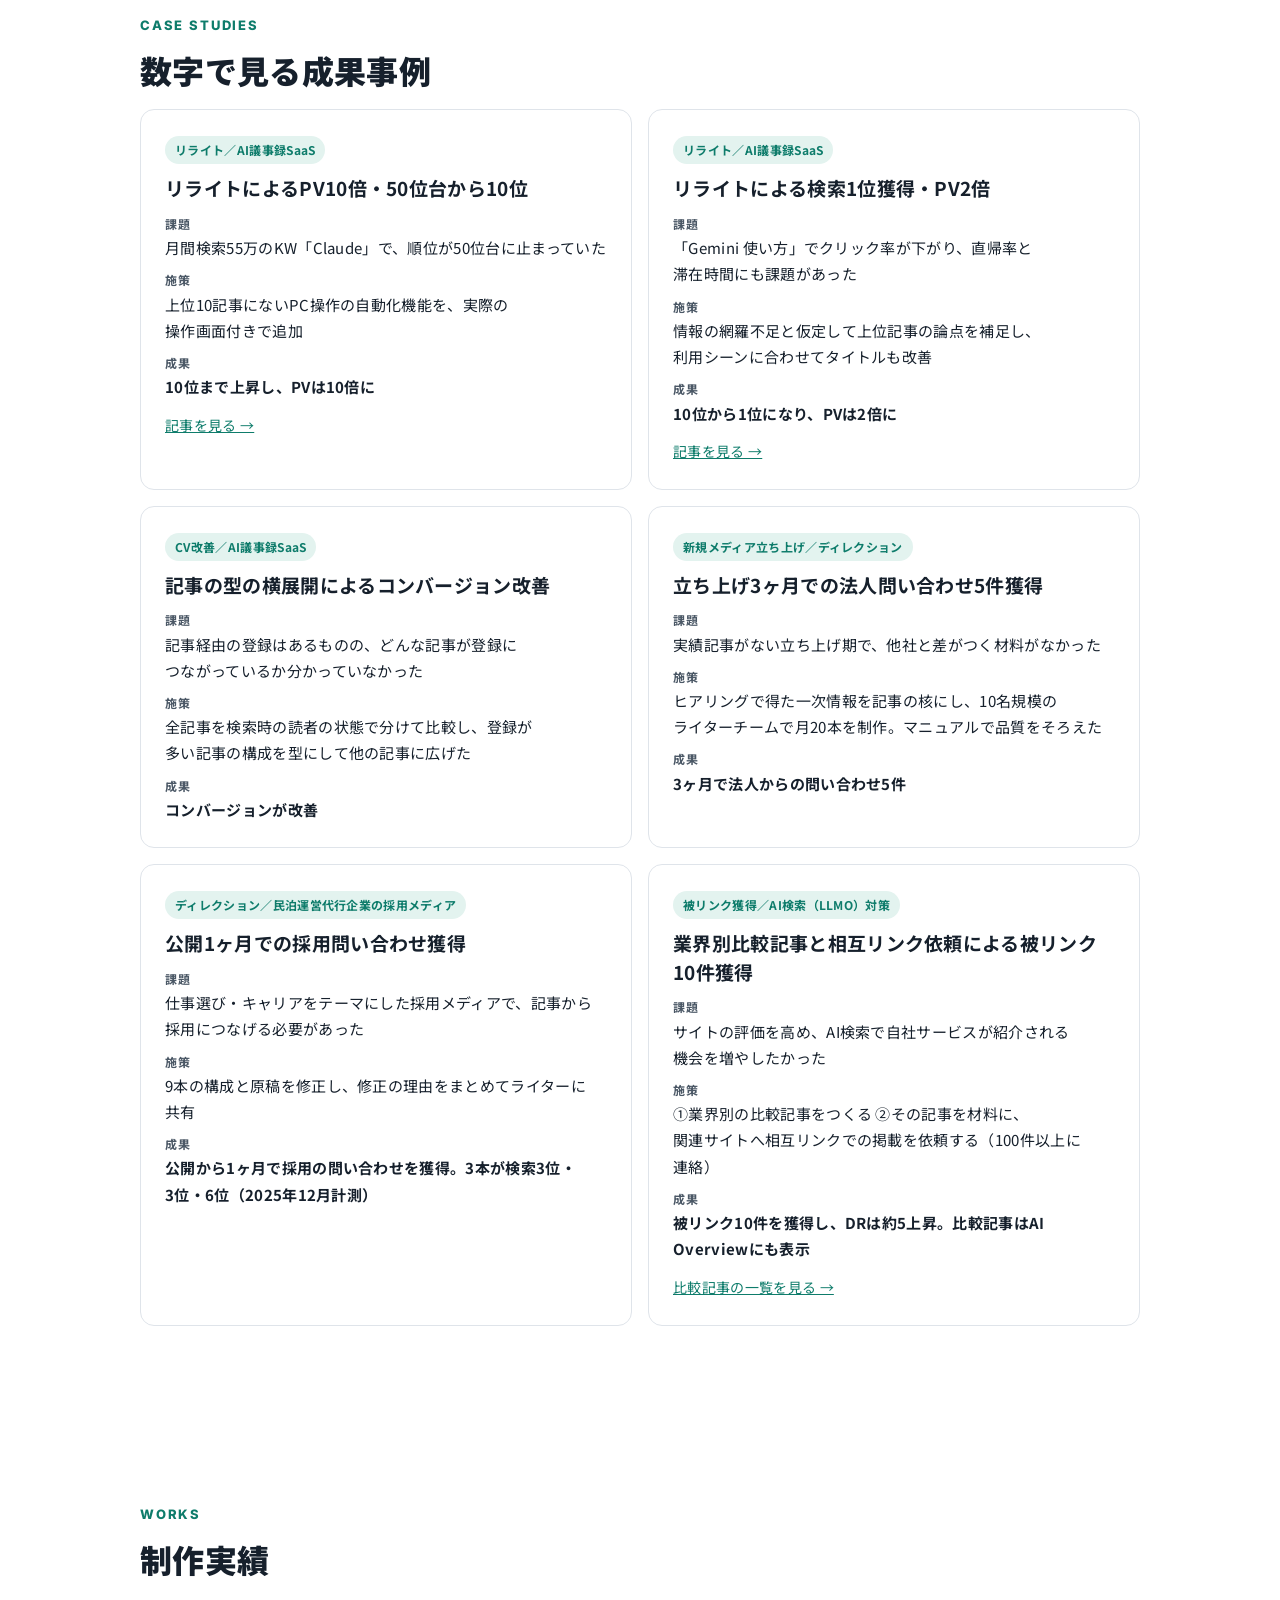
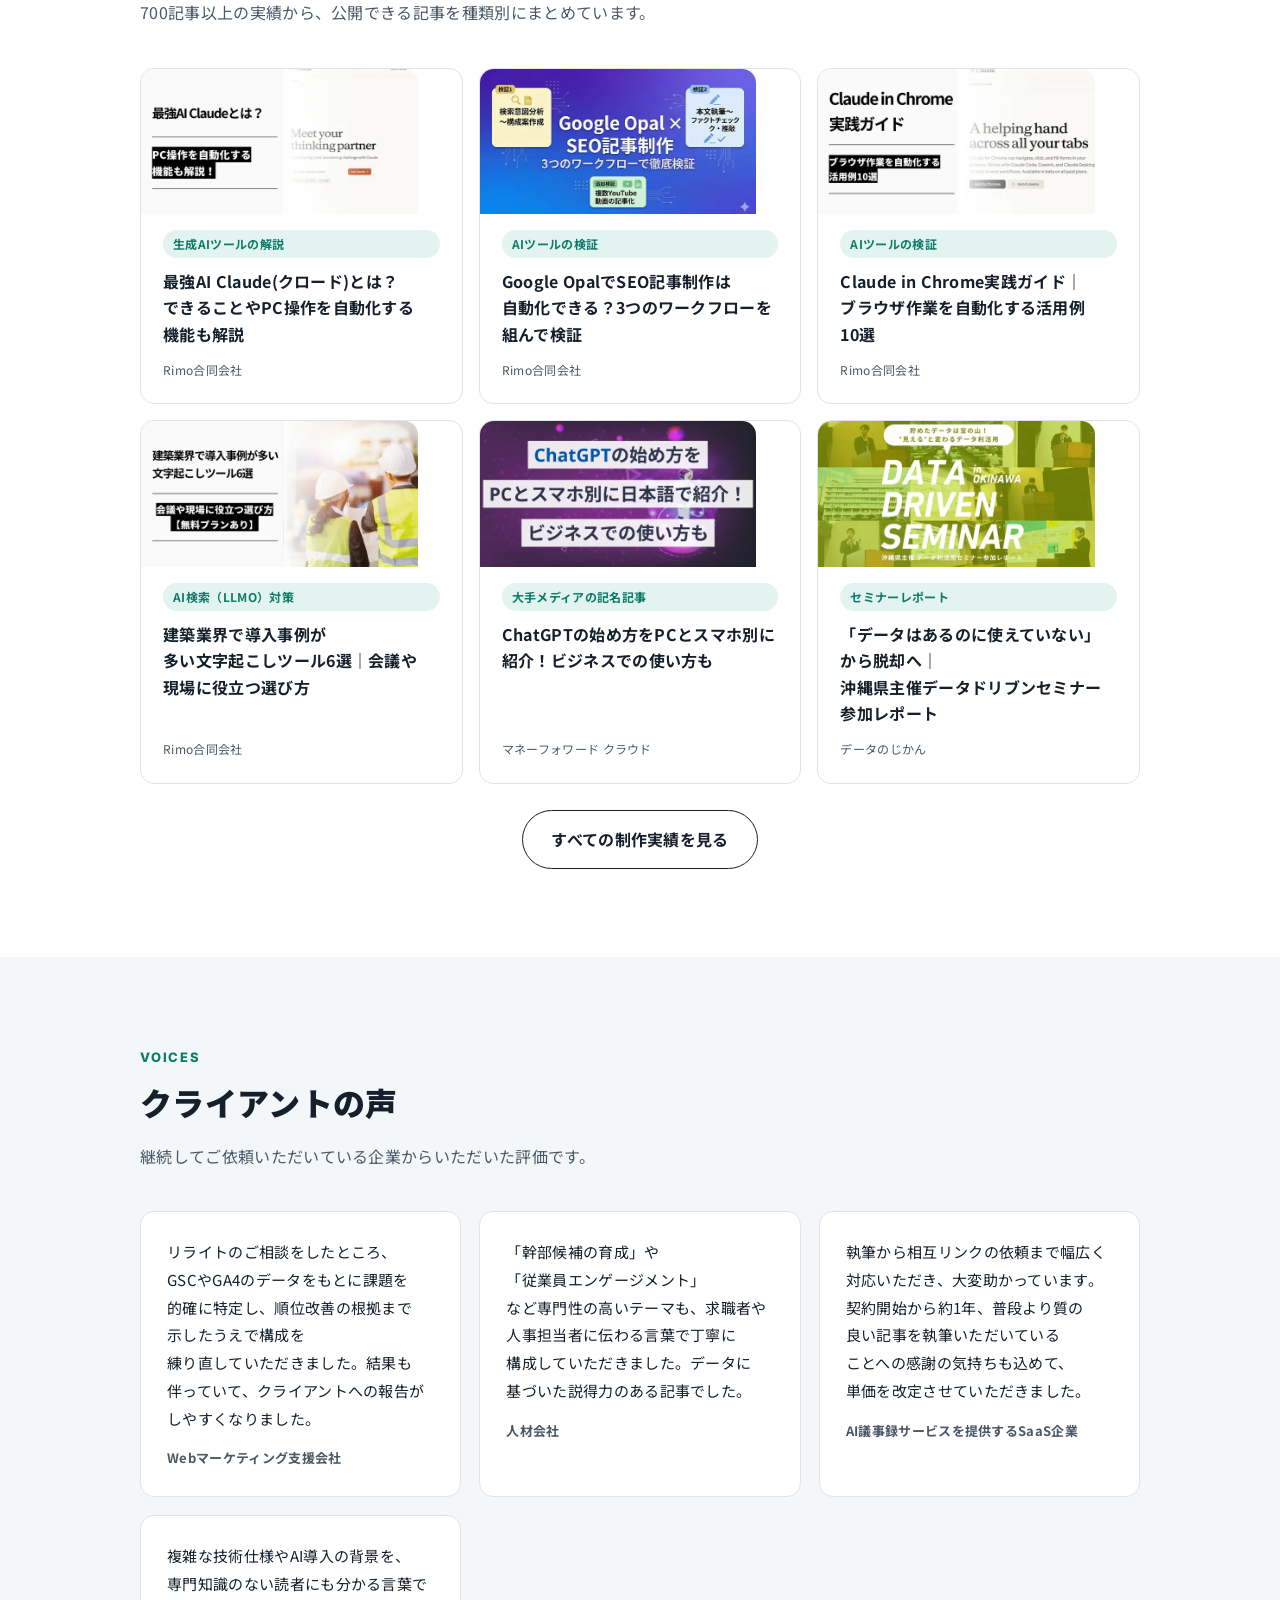
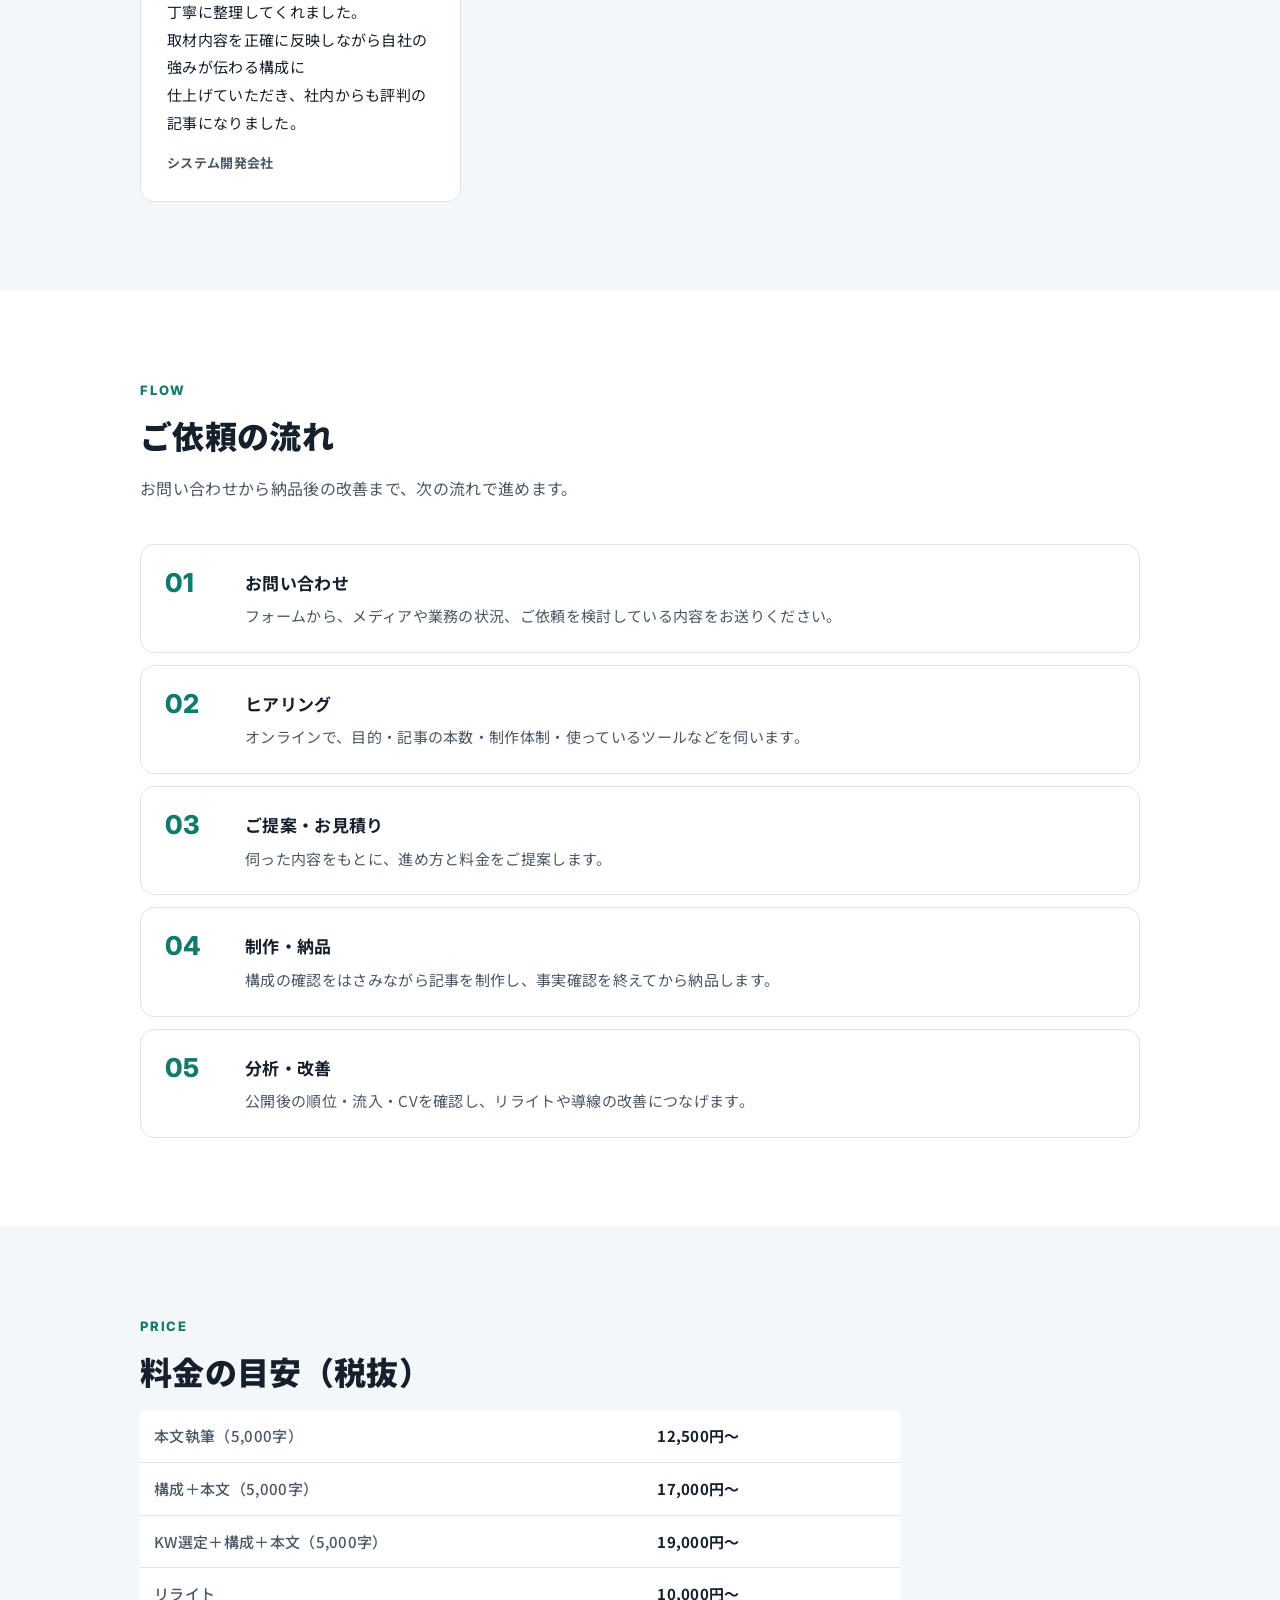
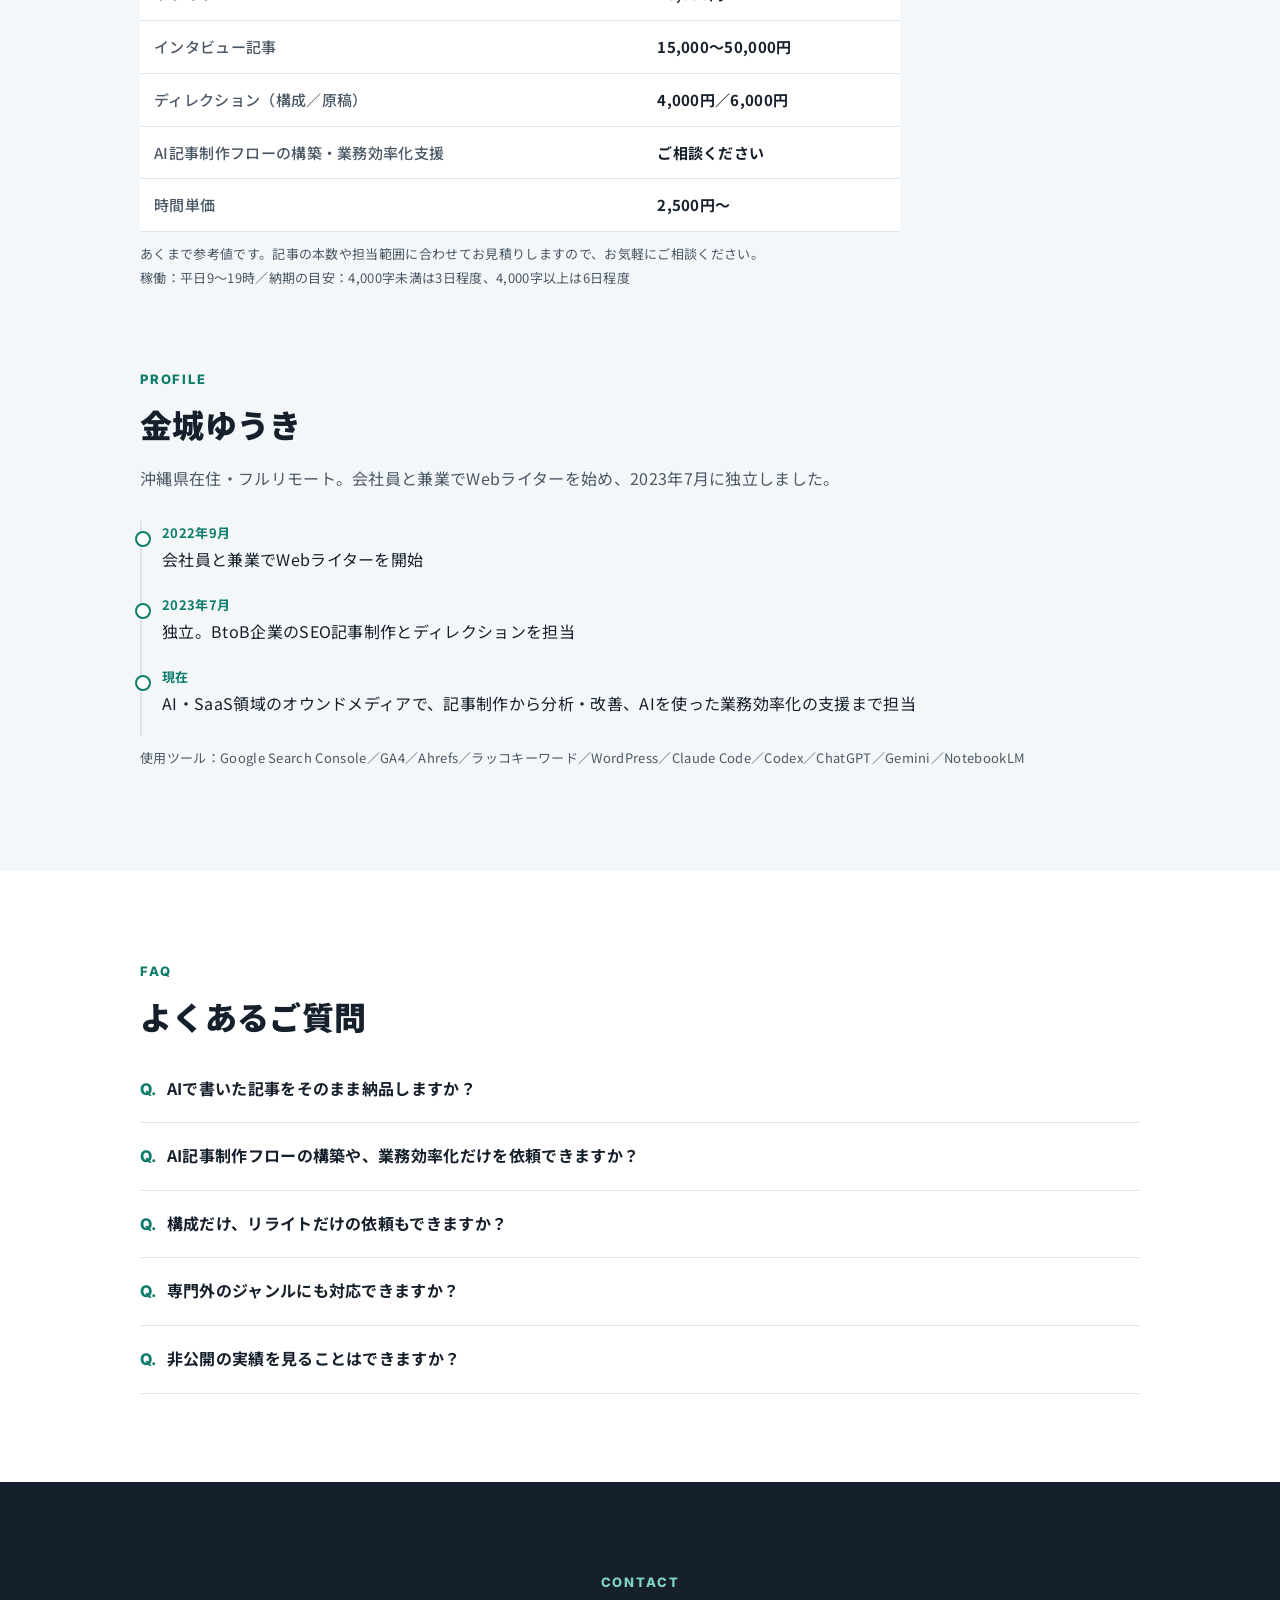
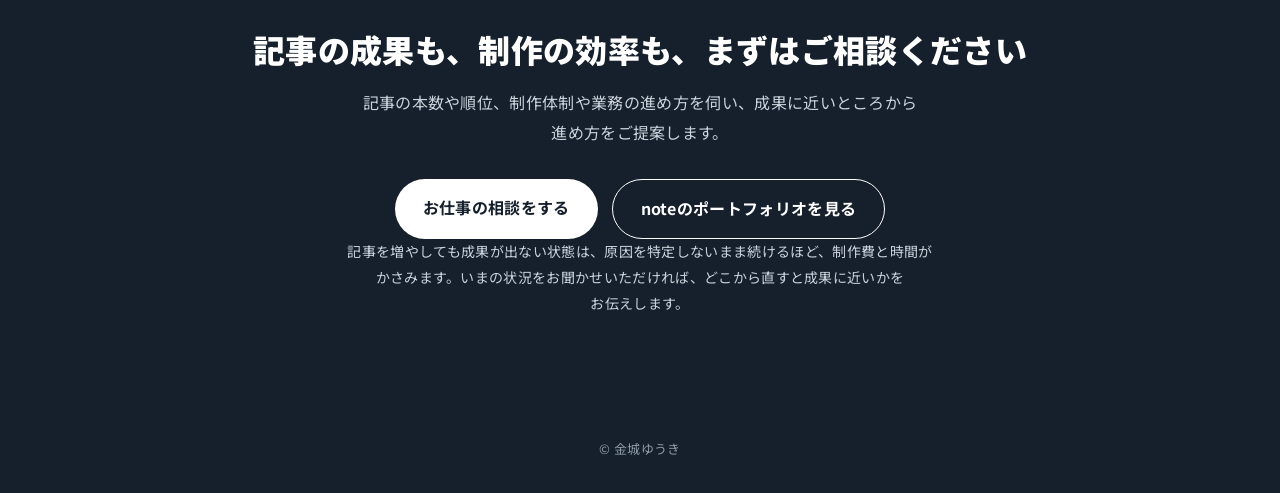
==== commit 92807882: "Add Moneyforward and DIME articles, price table, Rimo wording" ====
--- a/index.html
+++ b/index.html
@@ -193,10 +193,10 @@
     <h2>制作実績</h2>
     <p class="lead">700記事以上の実績から、公開できる記事を種類別にまとめています。</p>
     <div class="work-cards">
-      <a class="work-card" href="https://rimo.app/blogs/claude" target="_blank" rel="noopener"><img class="card-img" src="assets/works/claude.webp" alt="" width="640" height="336" loading="lazy" decoding="async"><span class="tag">生成AIツールの解説</span><p class="title">最強AI Claude(クロード)とは？できることやPC操作を自動化する機能も解説</p><span class="media">Rimo Voice</span></a>
-      <a class="work-card" href="https://rimo.app/blogs/google-opal-review" target="_blank" rel="noopener"><img class="card-img" src="assets/works/google-opal-review.webp" alt="" width="640" height="336" loading="lazy" decoding="async"><span class="tag">AIツールの検証</span><p class="title">Google OpalでSEO記事制作は自動化できる？3つのワークフローを組んで検証</p><span class="media">Rimo Voice</span></a>
-      <a class="work-card" href="https://rimo.app/blogs/claude-in-chrome" target="_blank" rel="noopener"><img class="card-img" src="assets/works/claude-in-chrome.webp" alt="" width="640" height="336" loading="lazy" decoding="async"><span class="tag">AIツールの検証</span><p class="title">Claude in Chrome実践ガイド｜ブラウザ作業を自動化する活用例10選</p><span class="media">Rimo Voice</span></a>
-      <a class="work-card" href="https://rimo.app/blogs/architecture-transcription" target="_blank" rel="noopener"><img class="card-img" src="assets/works/architecture-transcription.webp" alt="" width="640" height="336" loading="lazy" decoding="async"><span class="tag">AI検索（LLMO）対策</span><p class="title">建築業界で導入事例が多い文字起こしツール6選｜会議や現場に役立つ選び方</p><span class="media">Rimo Voice</span></a>
+      <a class="work-card" href="https://rimo.app/blogs/claude" target="_blank" rel="noopener"><img class="card-img" src="assets/works/claude.webp" alt="" width="640" height="336" loading="lazy" decoding="async"><span class="tag">生成AIツールの解説</span><p class="title">最強AI Claude(クロード)とは？できることやPC操作を自動化する機能も解説</p><span class="media">Rimo合同会社</span></a>
+      <a class="work-card" href="https://rimo.app/blogs/google-opal-review" target="_blank" rel="noopener"><img class="card-img" src="assets/works/google-opal-review.webp" alt="" width="640" height="336" loading="lazy" decoding="async"><span class="tag">AIツールの検証</span><p class="title">Google OpalでSEO記事制作は自動化できる？3つのワークフローを組んで検証</p><span class="media">Rimo合同会社</span></a>
+      <a class="work-card" href="https://rimo.app/blogs/claude-in-chrome" target="_blank" rel="noopener"><img class="card-img" src="assets/works/claude-in-chrome.webp" alt="" width="640" height="336" loading="lazy" decoding="async"><span class="tag">AIツールの検証</span><p class="title">Claude in Chrome実践ガイド｜ブラウザ作業を自動化する活用例10選</p><span class="media">Rimo合同会社</span></a>
+      <a class="work-card" href="https://rimo.app/blogs/architecture-transcription" target="_blank" rel="noopener"><img class="card-img" src="assets/works/architecture-transcription.webp" alt="" width="640" height="336" loading="lazy" decoding="async"><span class="tag">AI検索（LLMO）対策</span><p class="title">建築業界で導入事例が多い文字起こしツール6選｜会議や現場に役立つ選び方</p><span class="media">Rimo合同会社</span></a>
       <a class="work-card" href="https://biz.moneyforward.com/work-efficiency/basic/1860/" target="_blank" rel="noopener"><img class="card-img" src="assets/works/mf-chatgpt-start.webp" alt="" width="640" height="336" loading="lazy" decoding="async"><span class="tag">大手メディアの記名記事</span><p class="title">ChatGPTの始め方をPCとスマホ別に紹介！ビジネスでの使い方も</p><span class="media">マネーフォワード クラウド</span></a>
       <a class="work-card" href="https://data.wingarc.com/okinawa-data-driven-seminar-2026-89863" target="_blank" rel="noopener"><img class="card-img" src="assets/works/wingarc-seminar-2026.webp" alt="" width="640" height="336" loading="lazy" decoding="async"><span class="tag">セミナーレポート</span><p class="title">「データはあるのに使えていない」から脱却へ｜沖縄県主催データドリブンセミナー参加レポート</p><span class="media">データのじかん</span></a>
     </div>
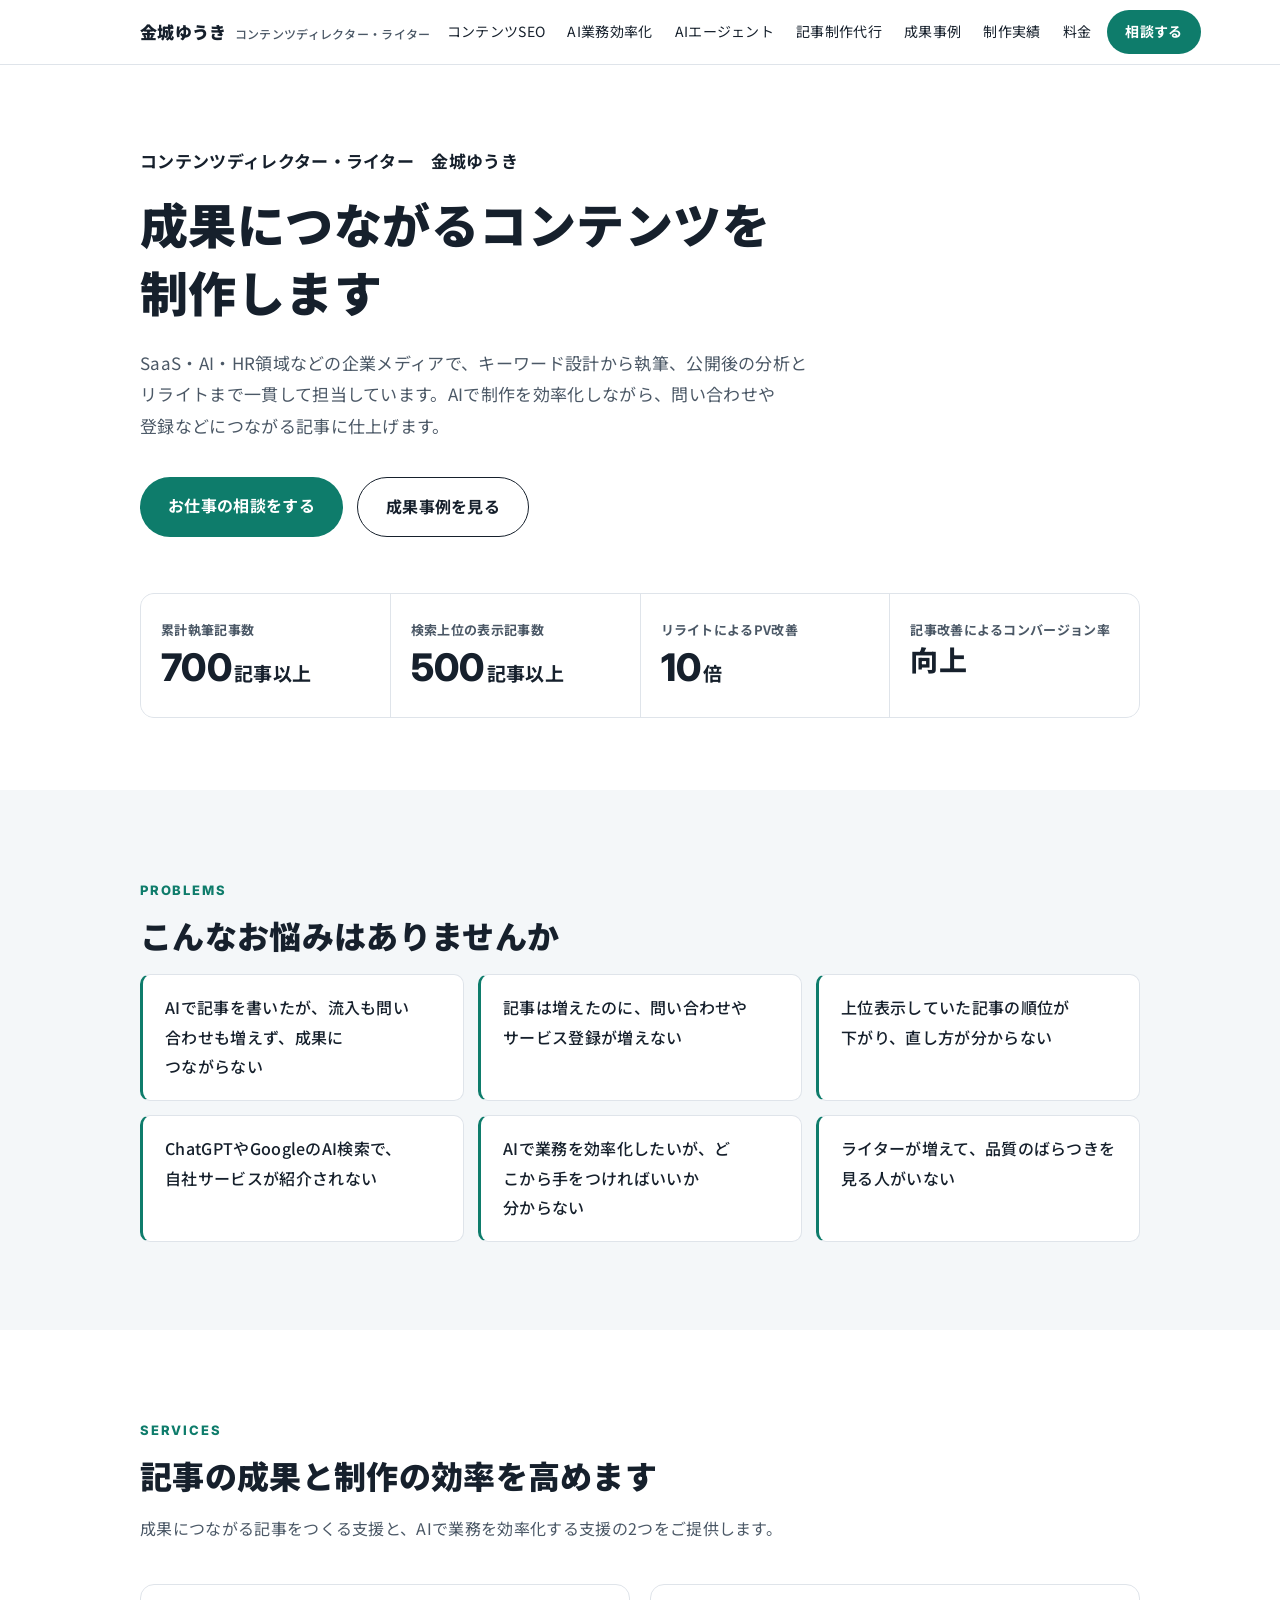
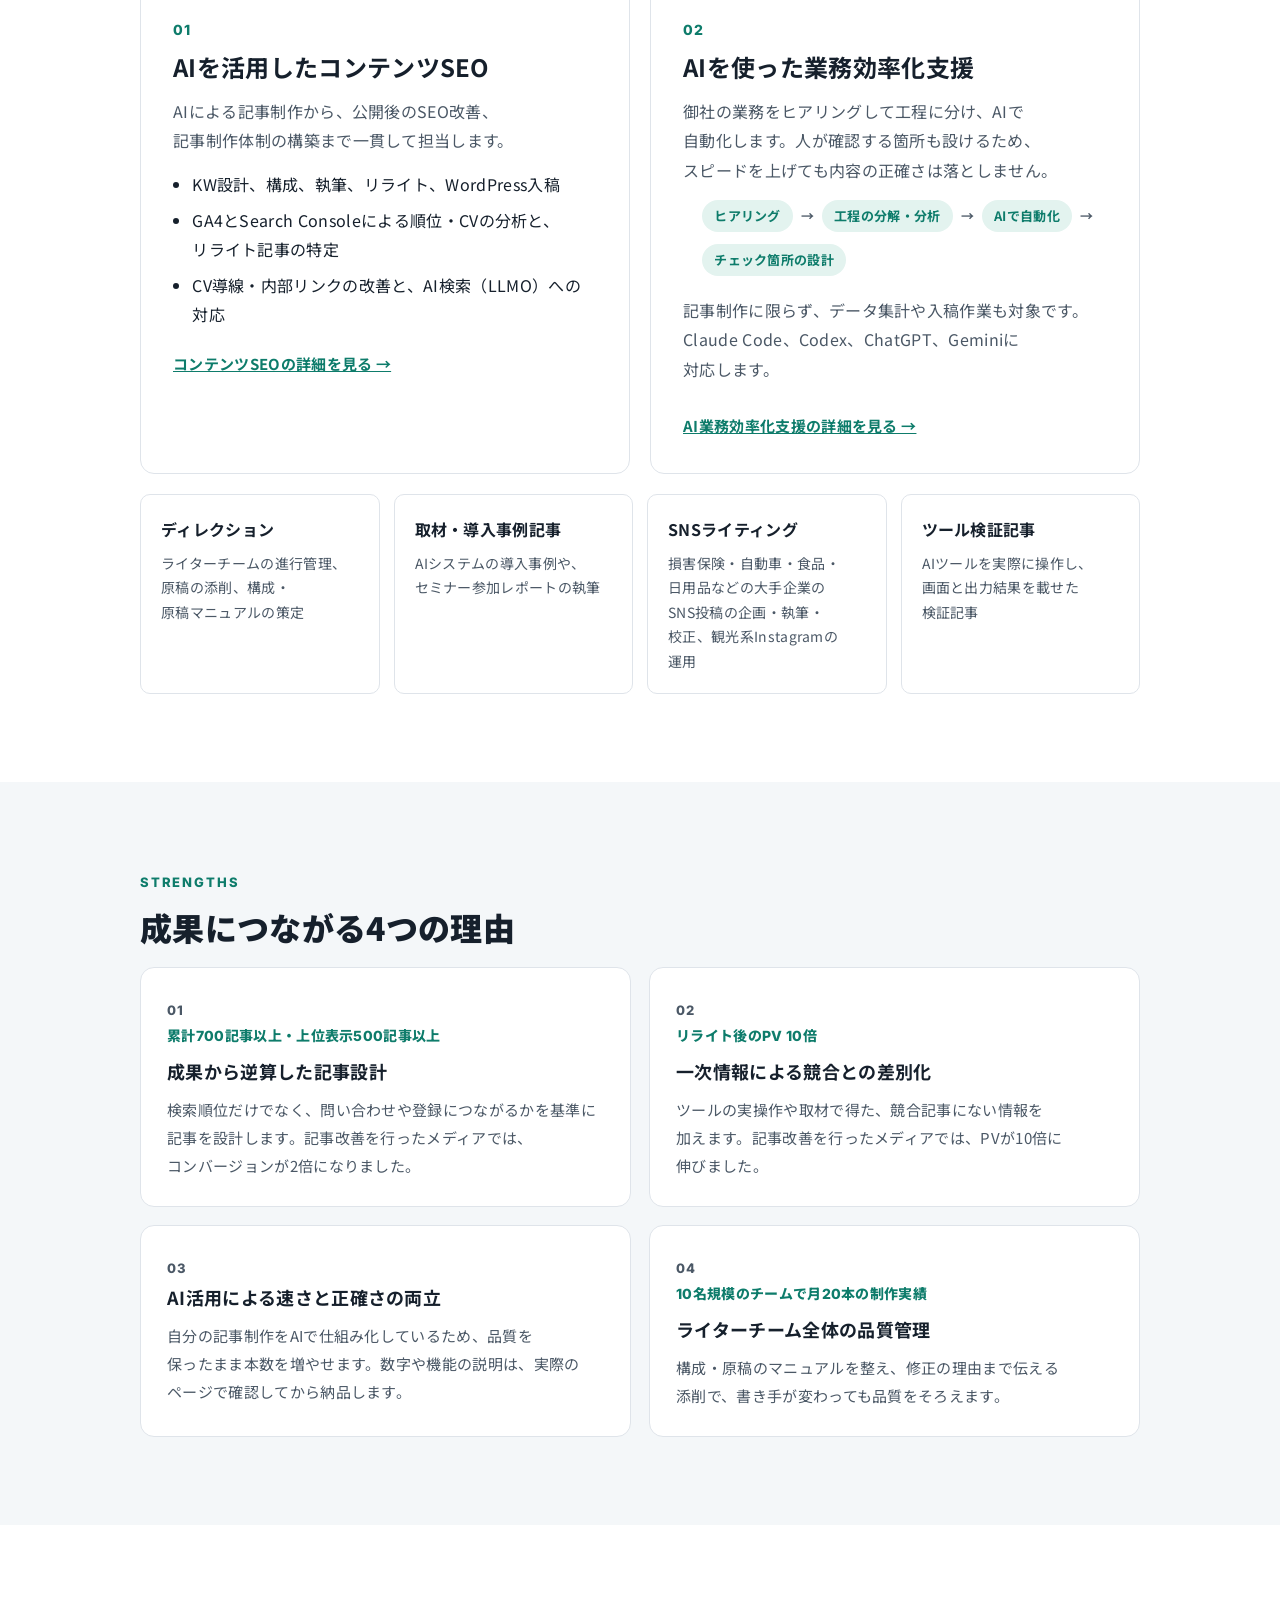
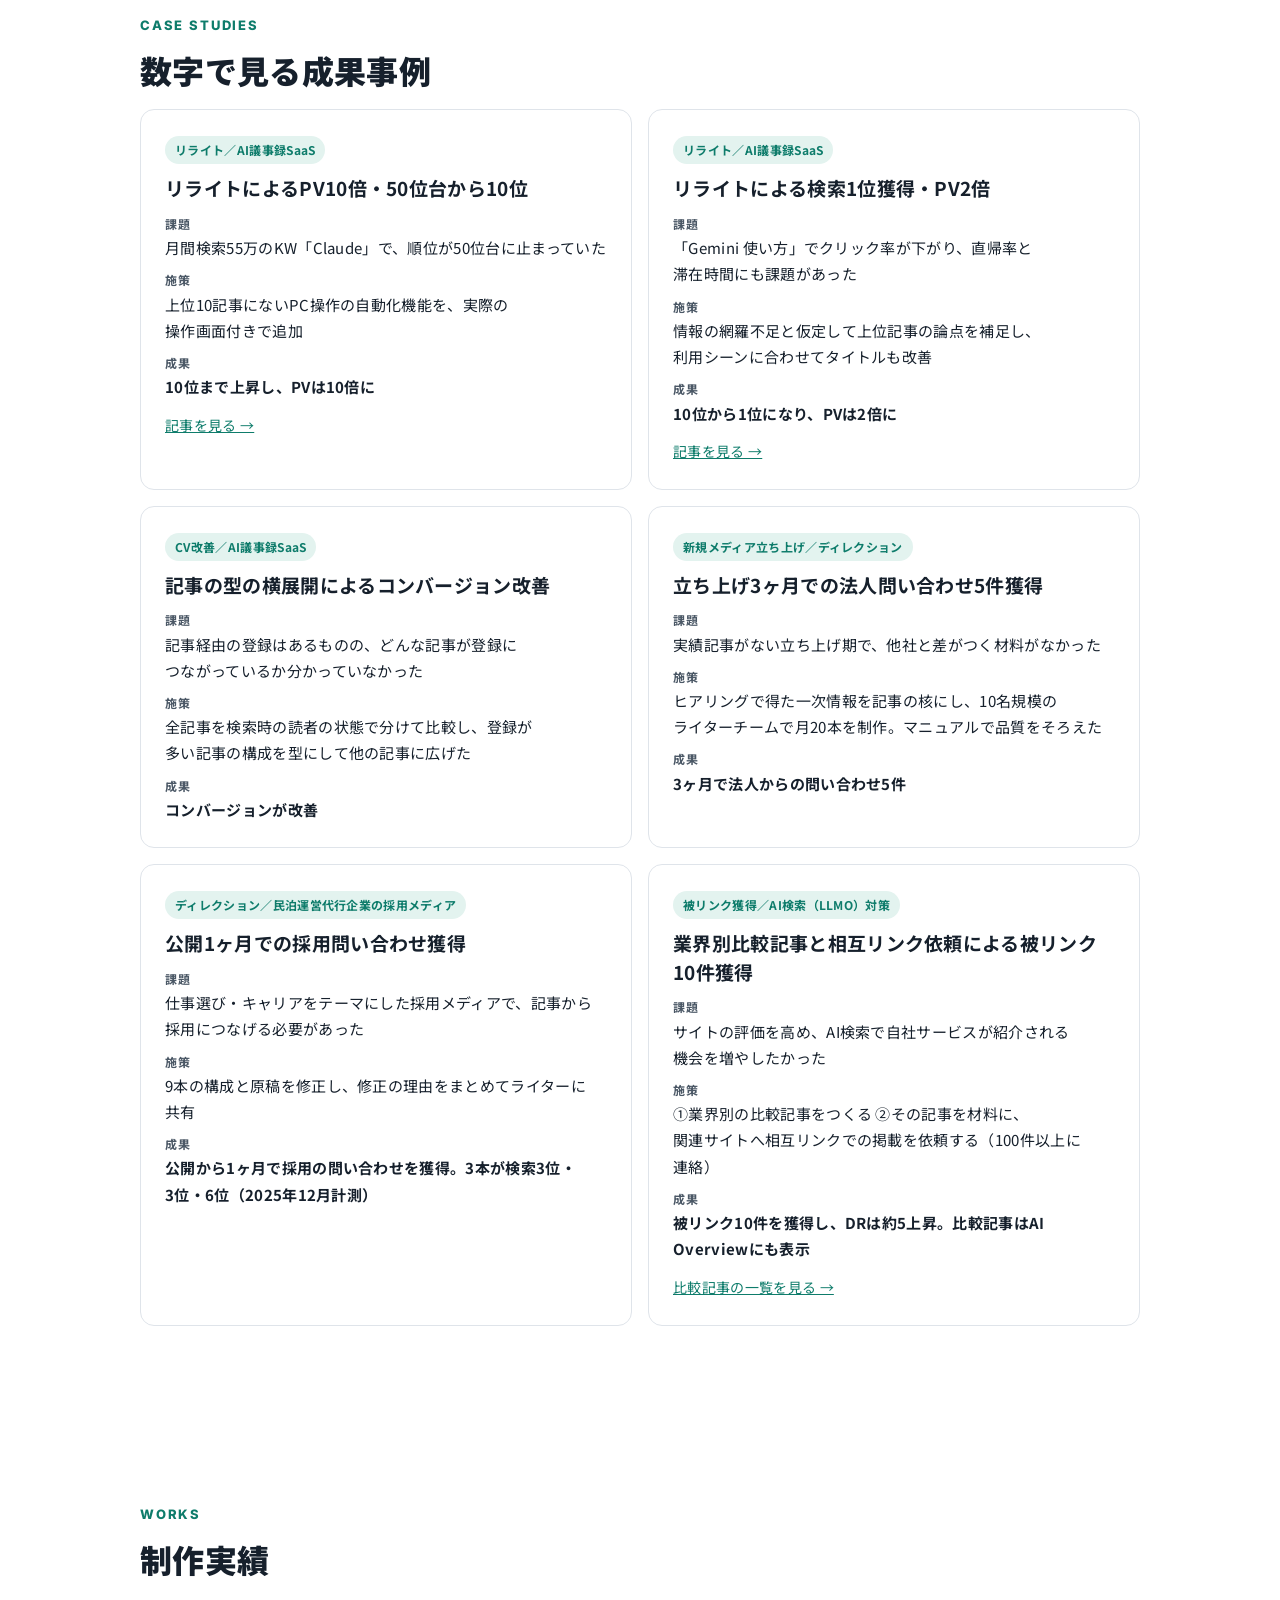
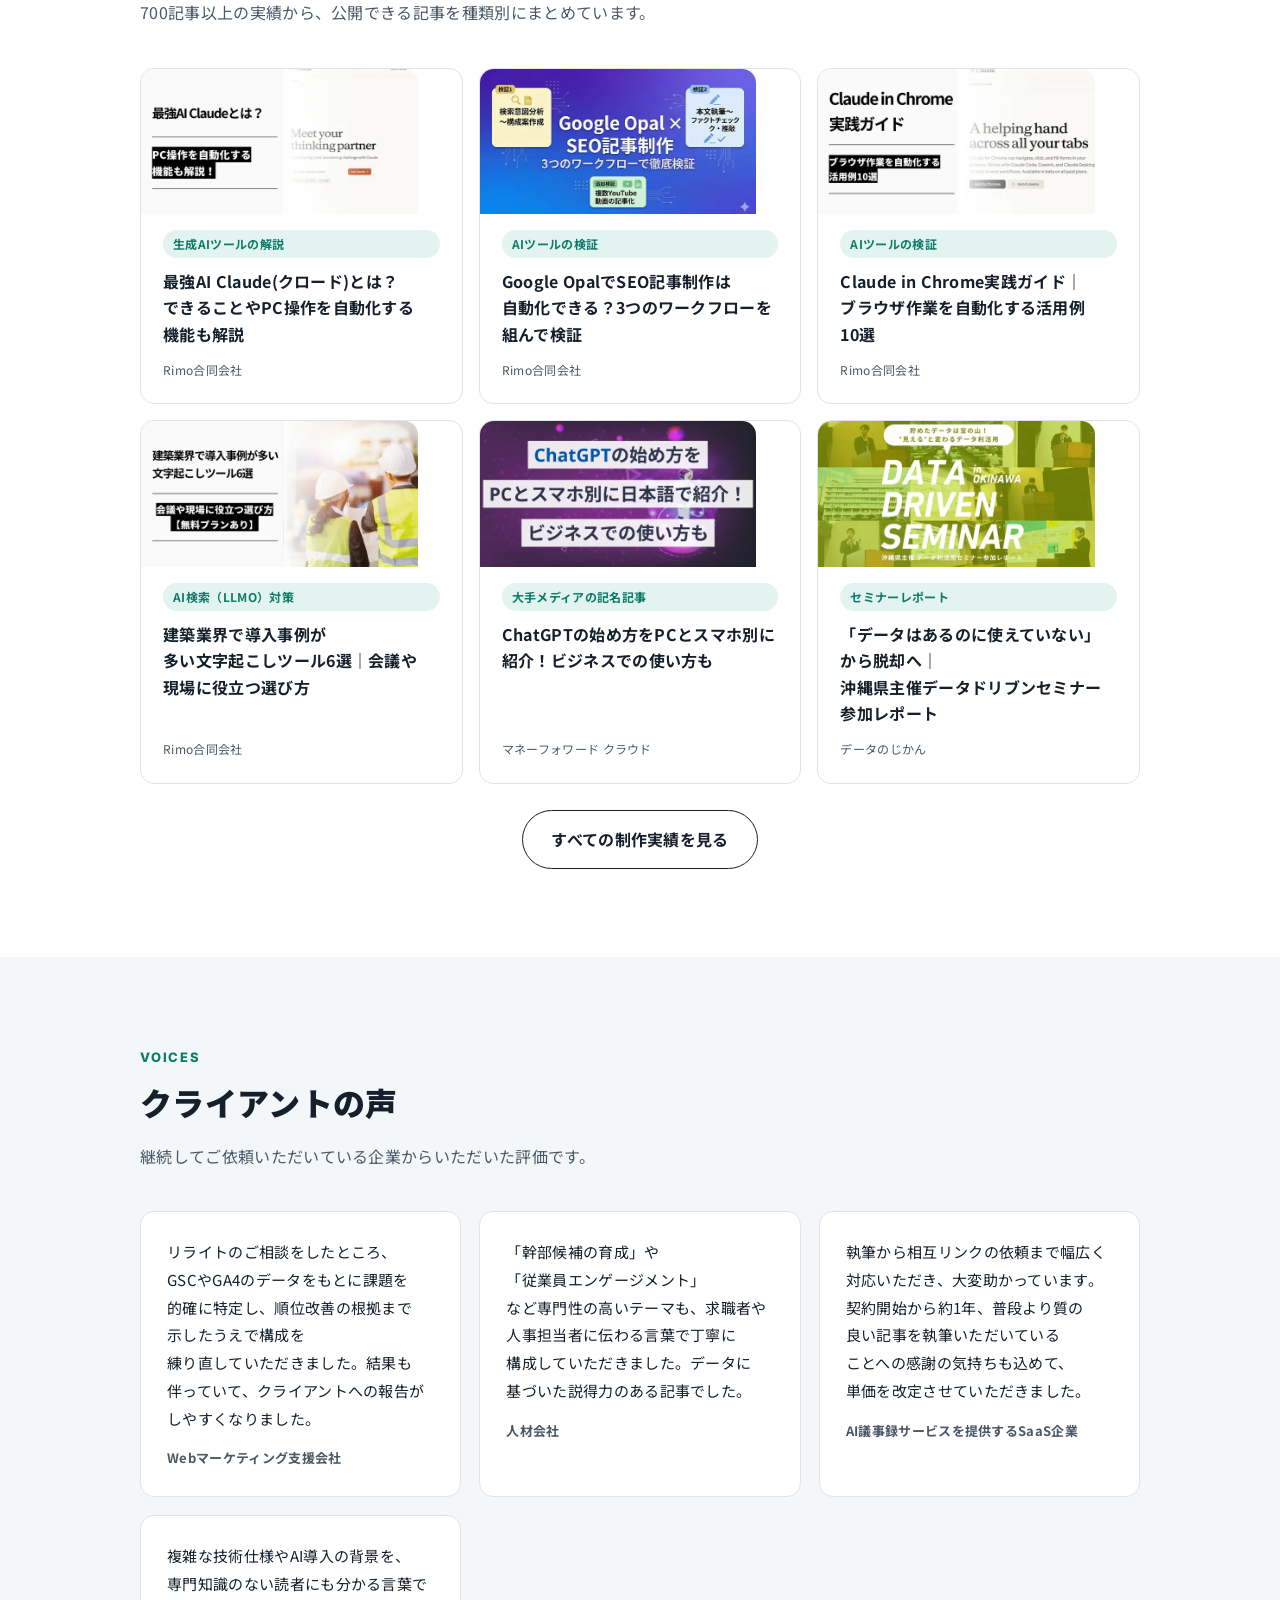
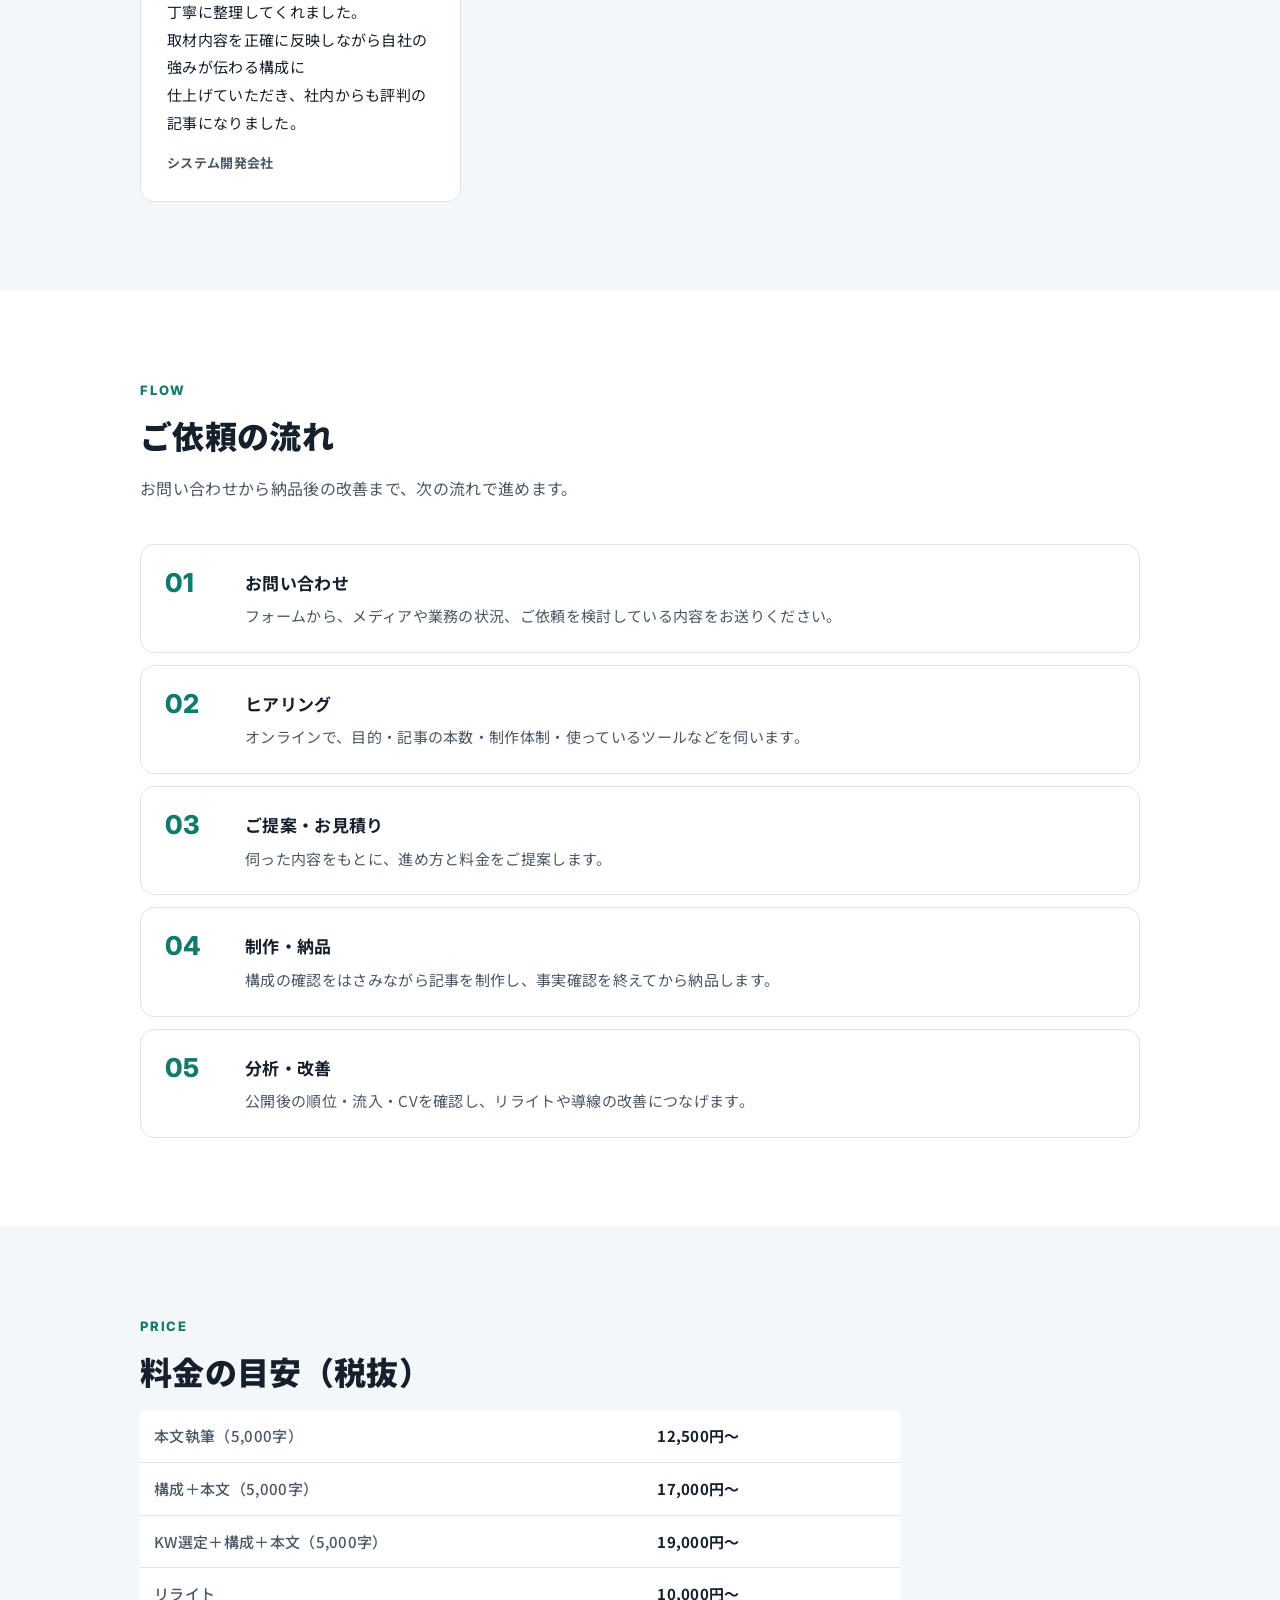
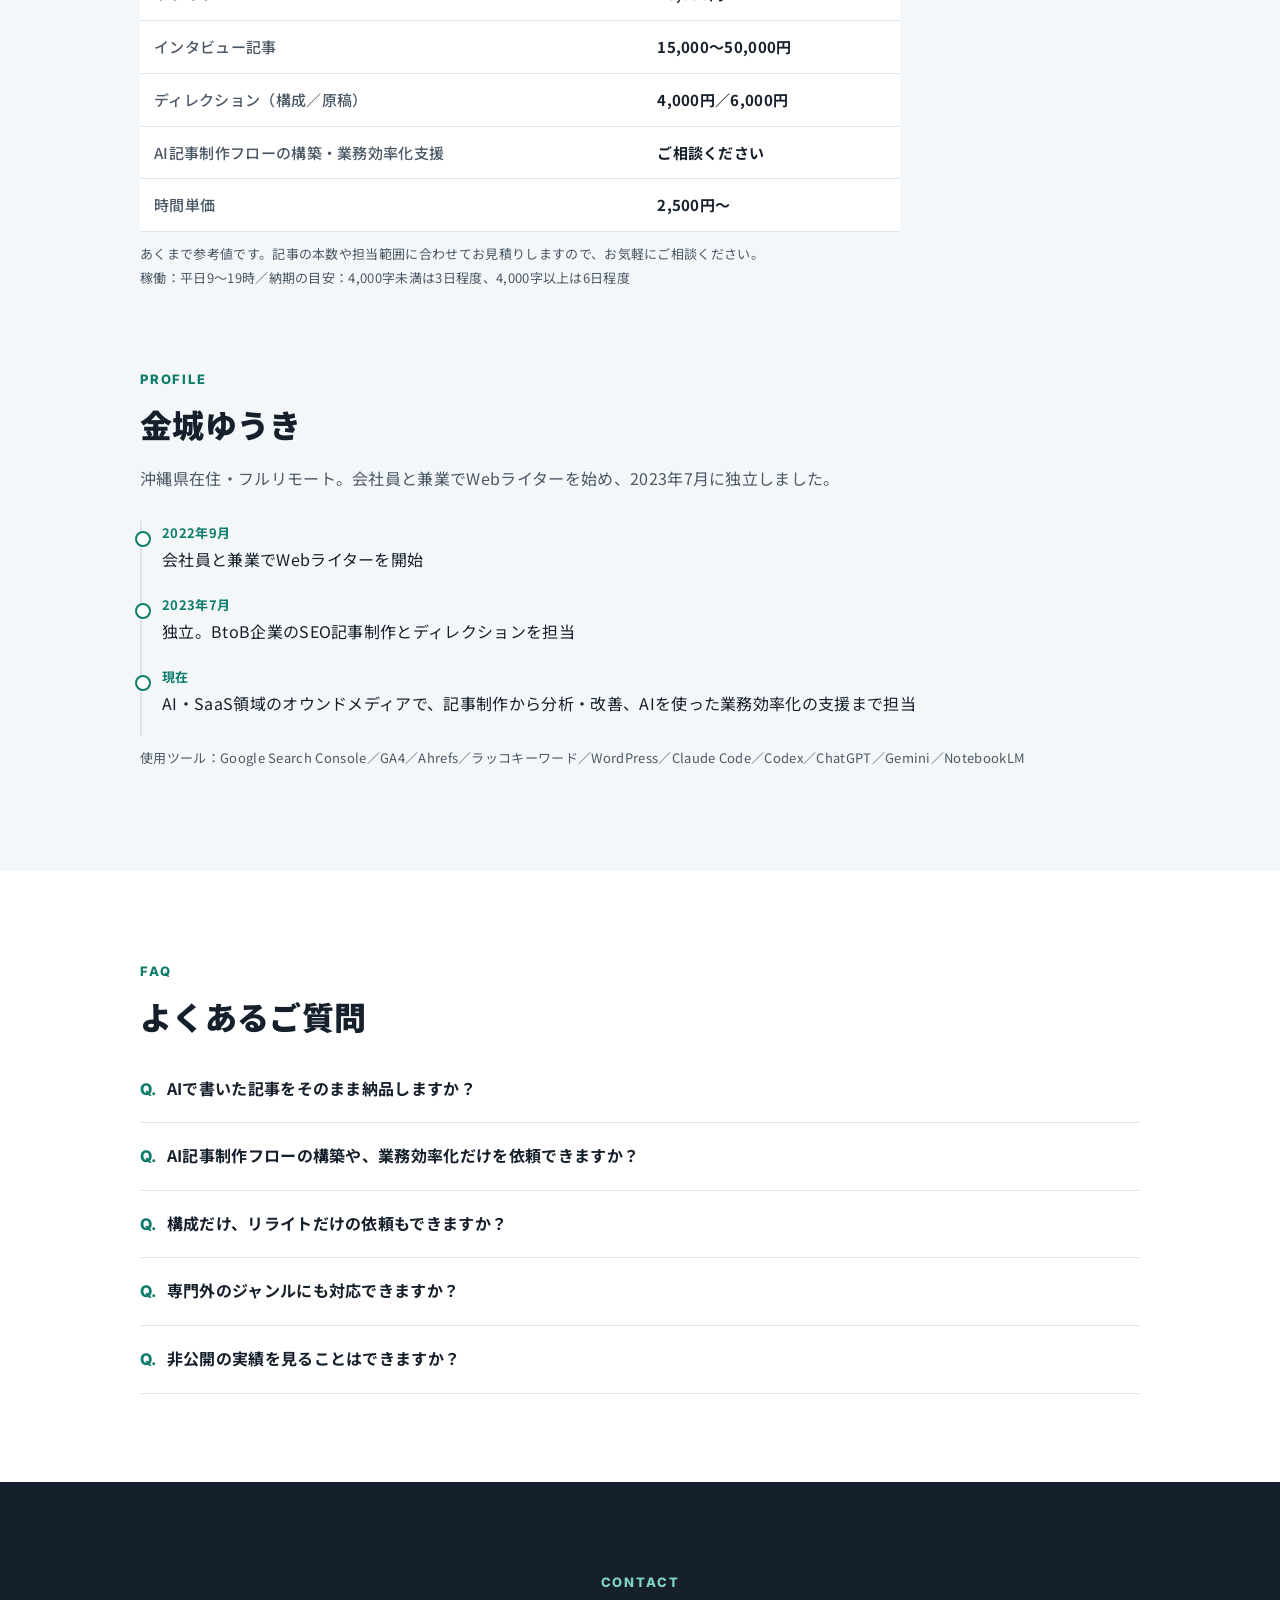
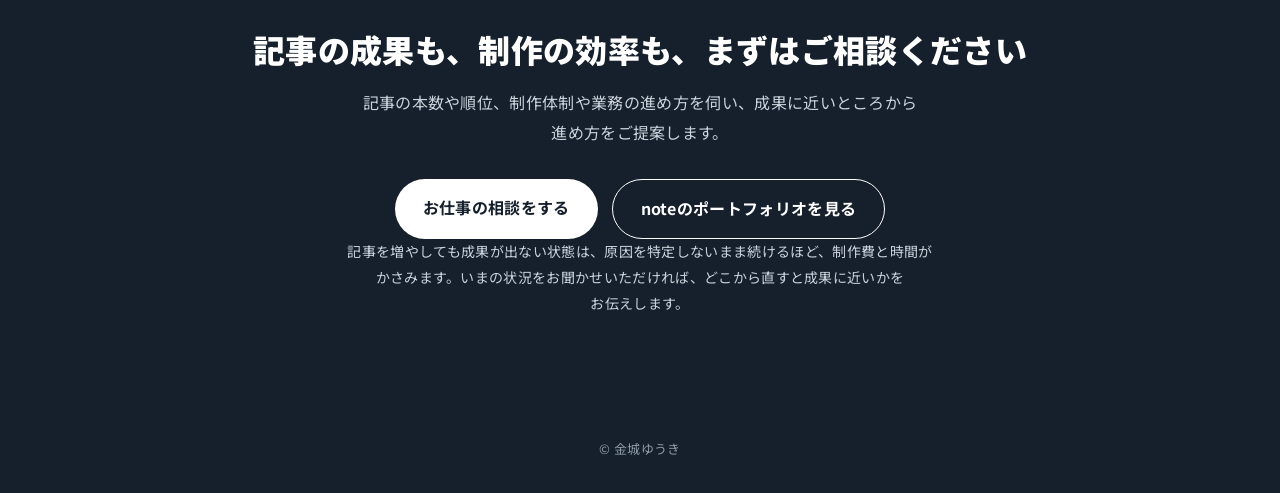
==== commit 80f2edef: "Add files via upload" ====
--- a/index.html
+++ b/index.html
@@ -24,6 +24,8 @@
     <nav>
       <a href="content-seo.html">コンテンツSEO</a>
       <a href="ai-efficiency.html">AI業務効率化</a>
+      <a href="ai-agent.html">AIエージェント</a>
+      <a href="ai-writing.html">記事制作代行</a>
       <a href="#cases">成果事例</a>
       <a class="m" href="works.html">制作実績</a>
       <a href="#price">料金</a>
--- a/style.css
+++ b/style.css
@@ -210,6 +210,14 @@
 footer{background:var(--ink);color:#8c99a6;text-align:center;font-size:13px;padding-block:0 32px}
 footer.plain{padding-block:32px}
 
+/* 2026-10-17 メニューを6〜7項目にしたため、中間の幅で詰める */
+@media (max-width:1240px){
+  .logo span{display:none}
+  nav{gap:16px}
+}
+@media (max-width:1060px){
+  nav{gap:12px;font-size:13px}
+}
 @media (max-width:960px){
   .flow{grid-template-columns:repeat(2,minmax(0,1fr))}
   .subservices{grid-template-columns:repeat(2,minmax(0,1fr))}
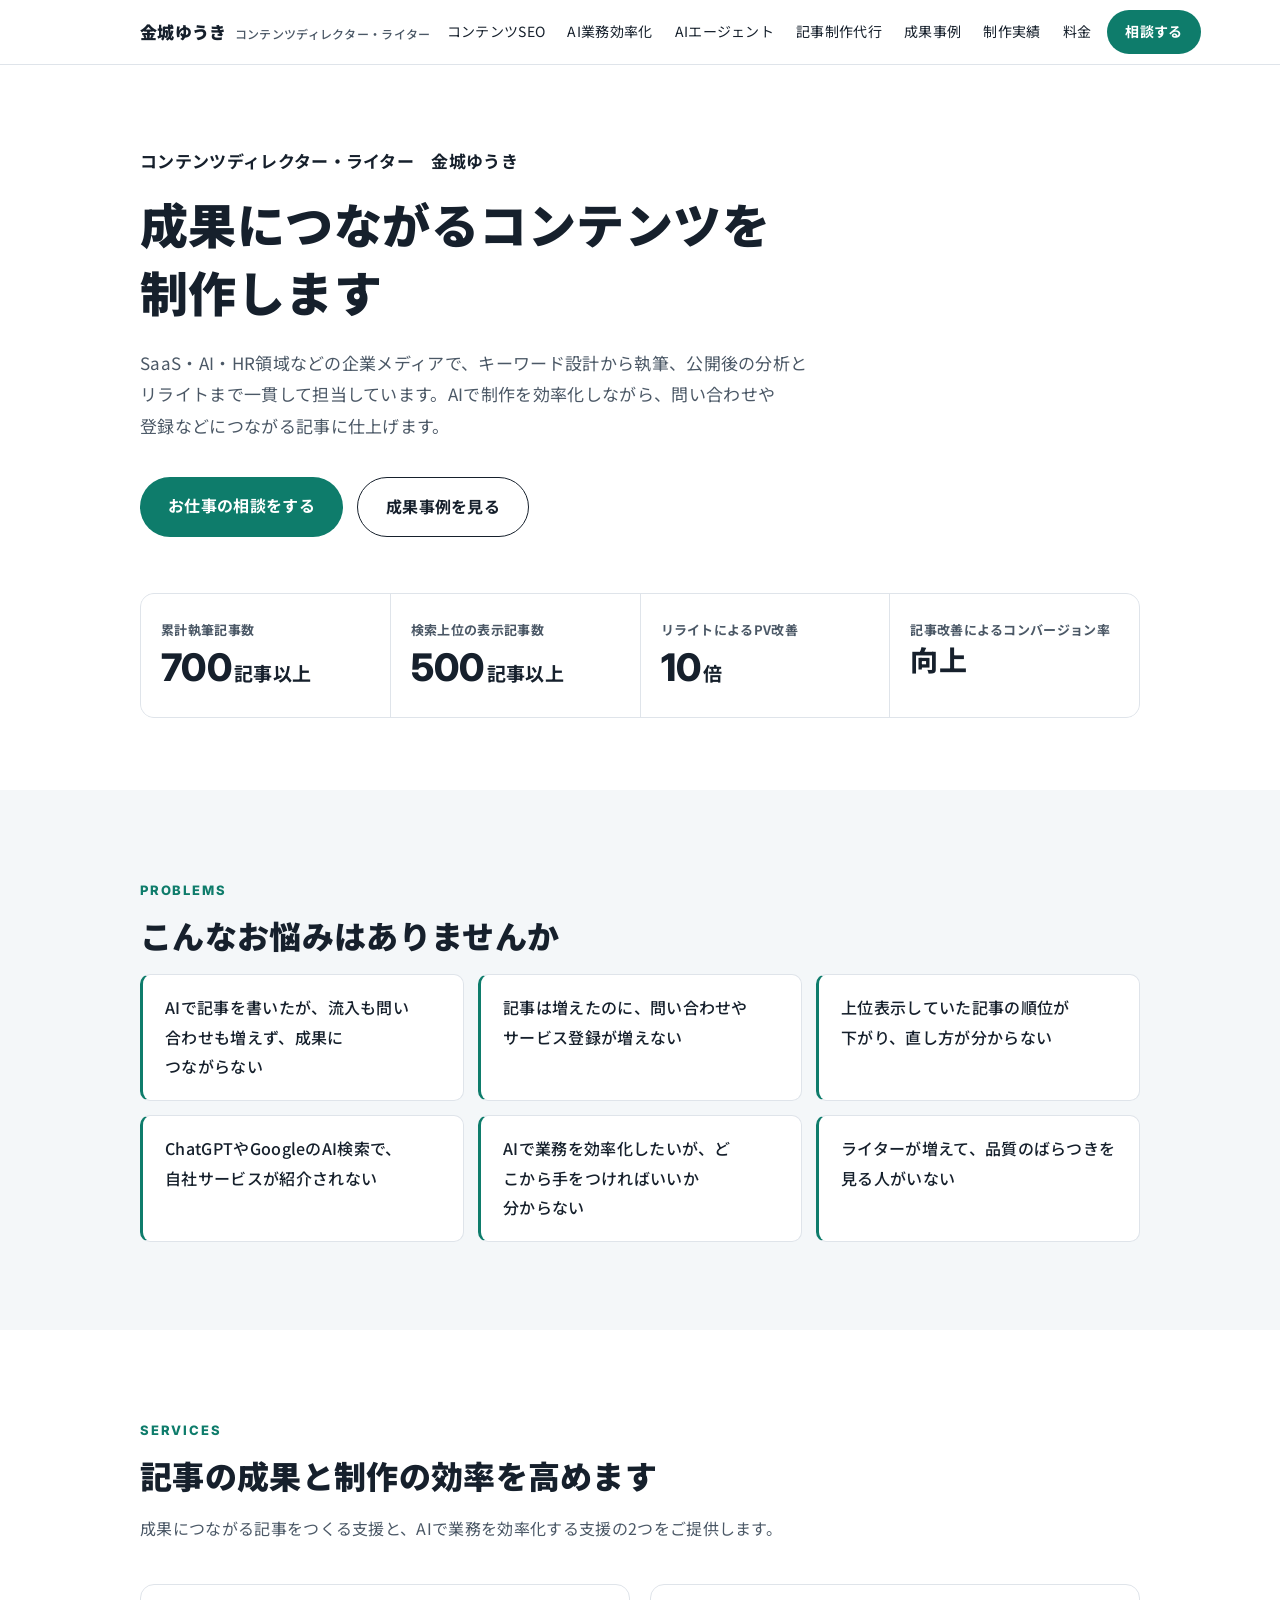
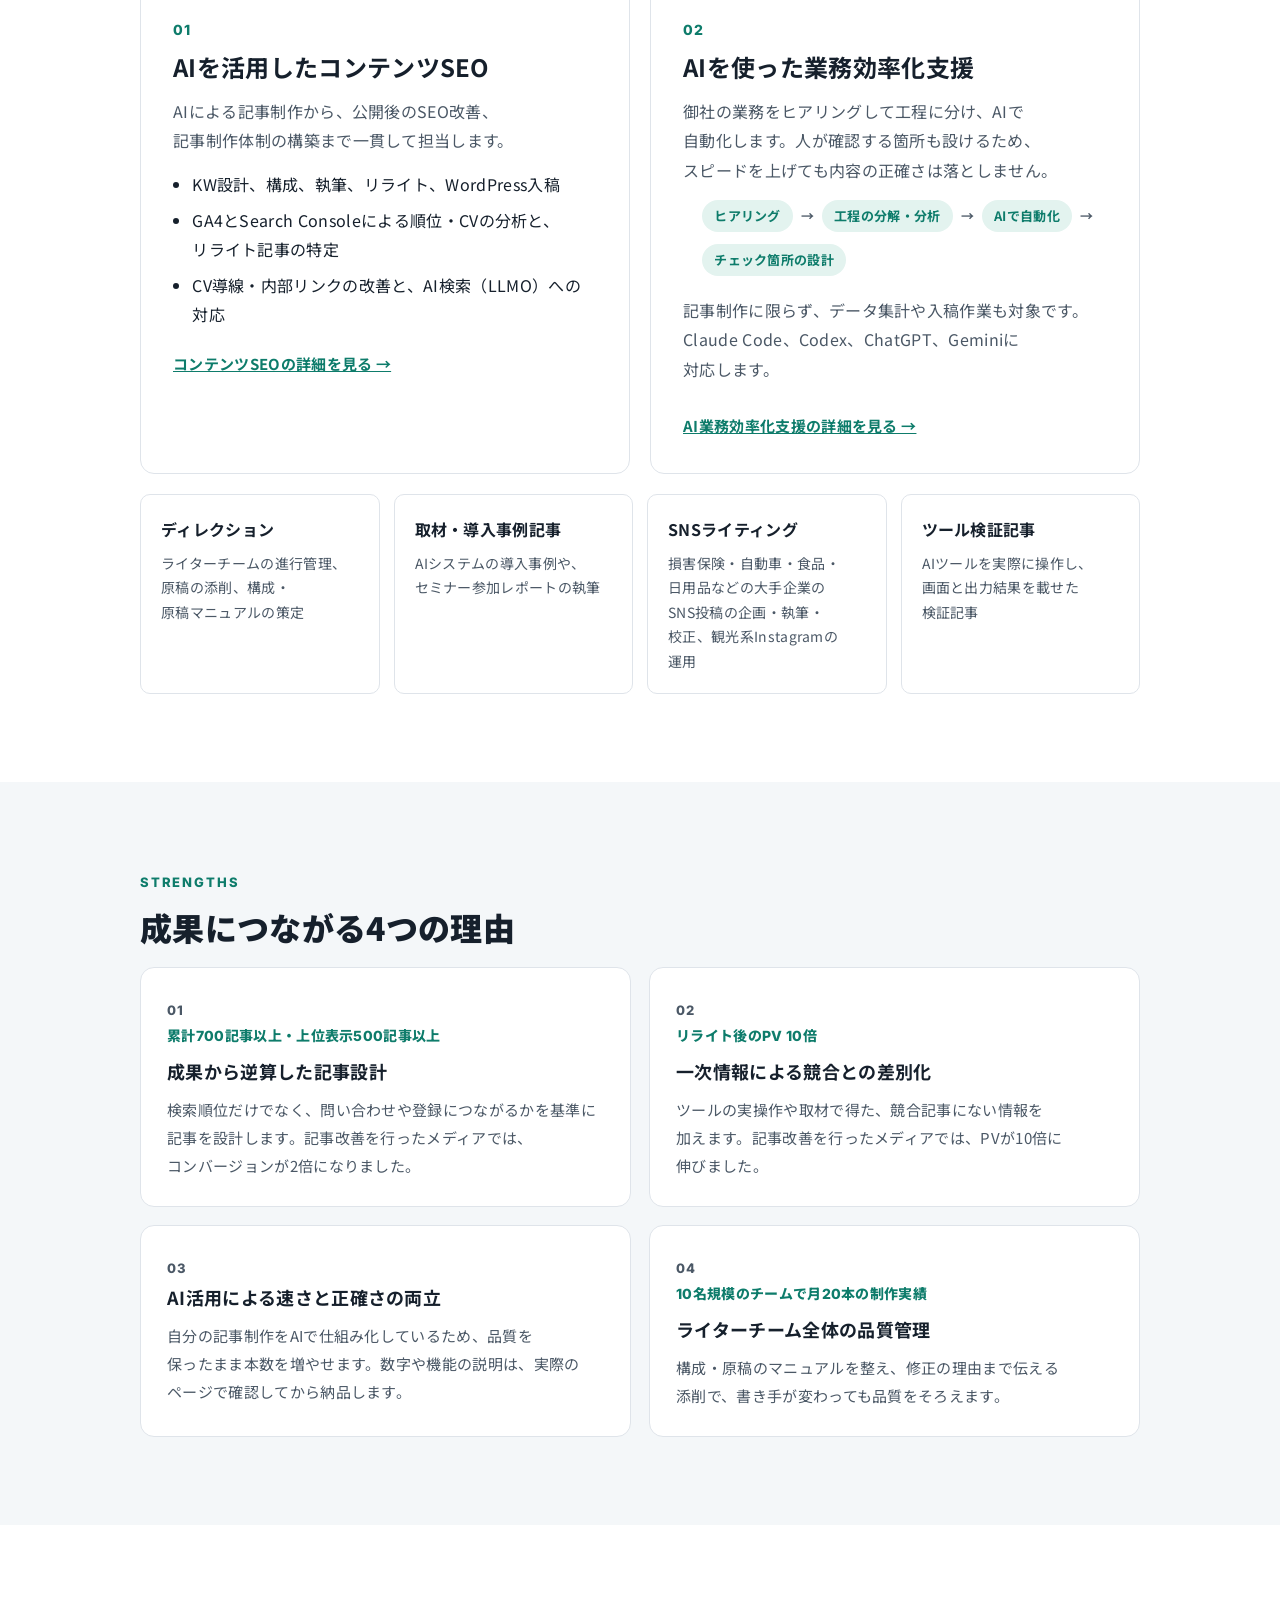
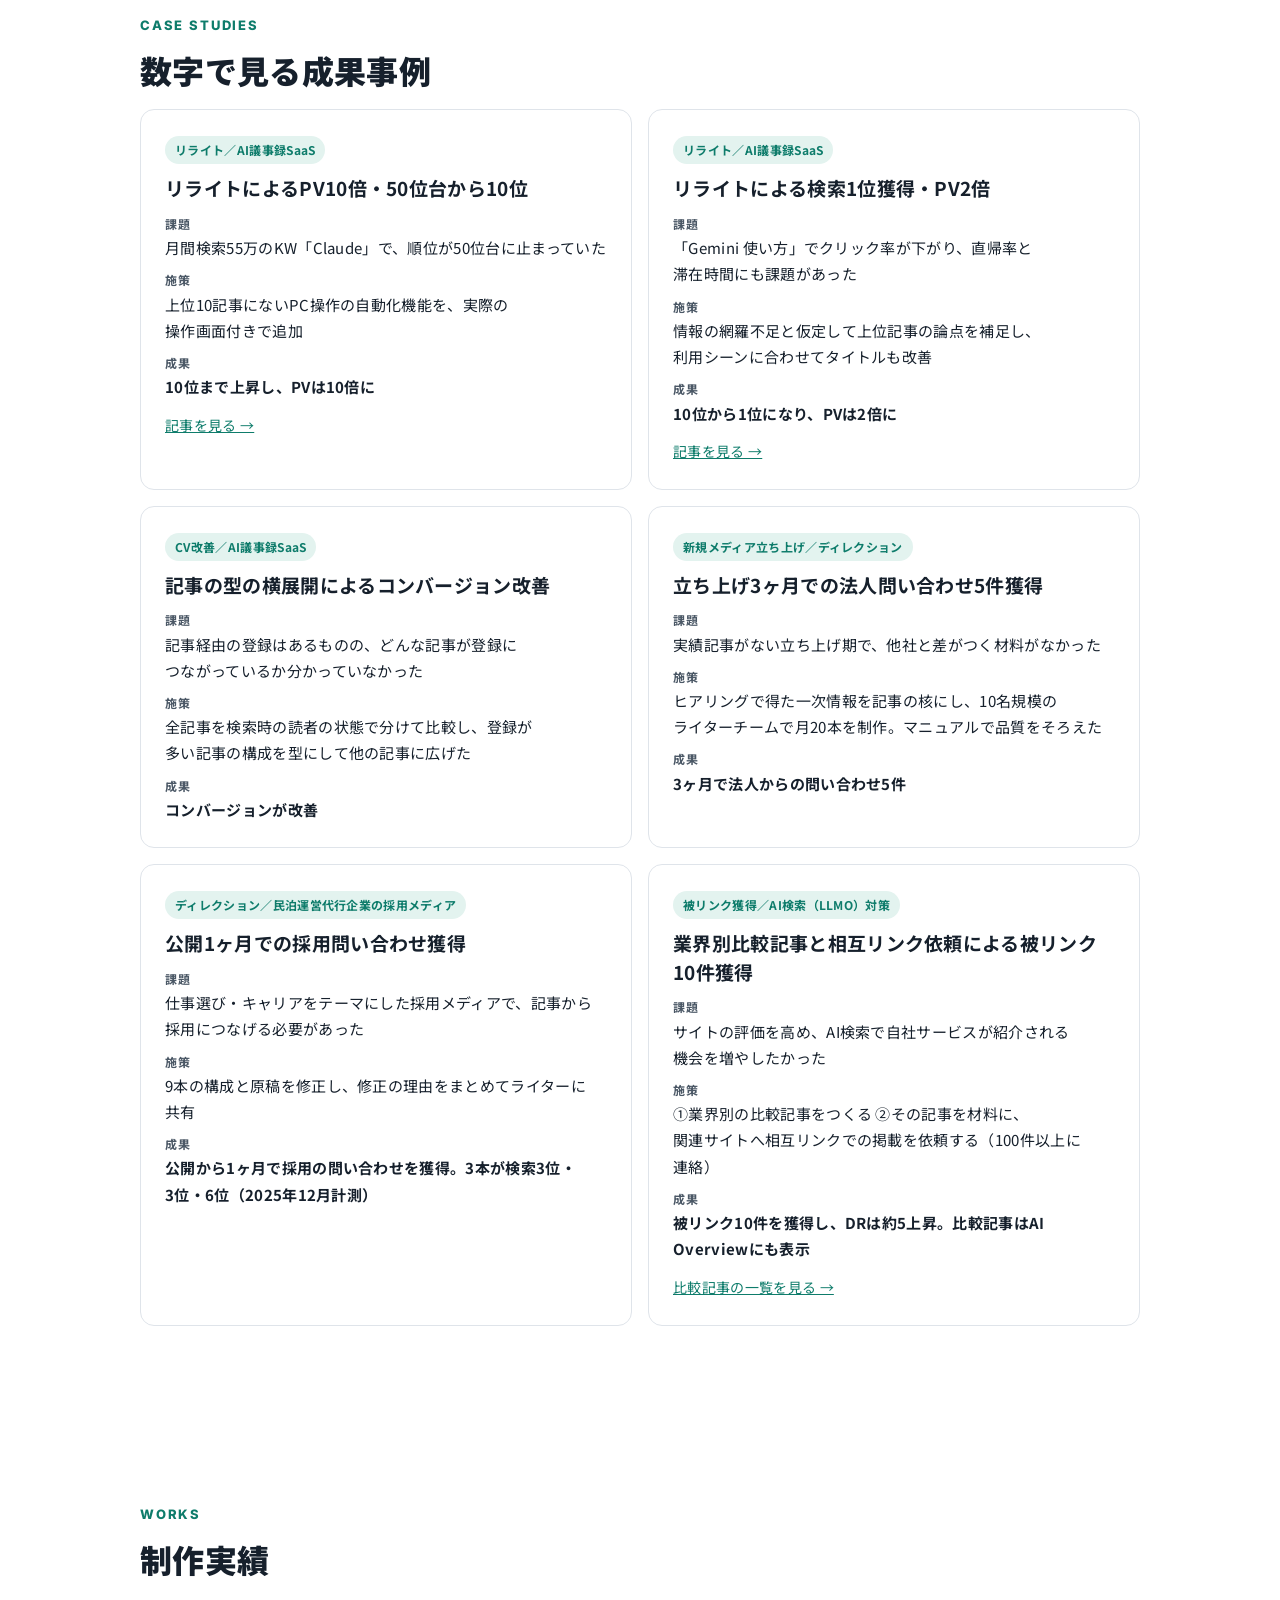
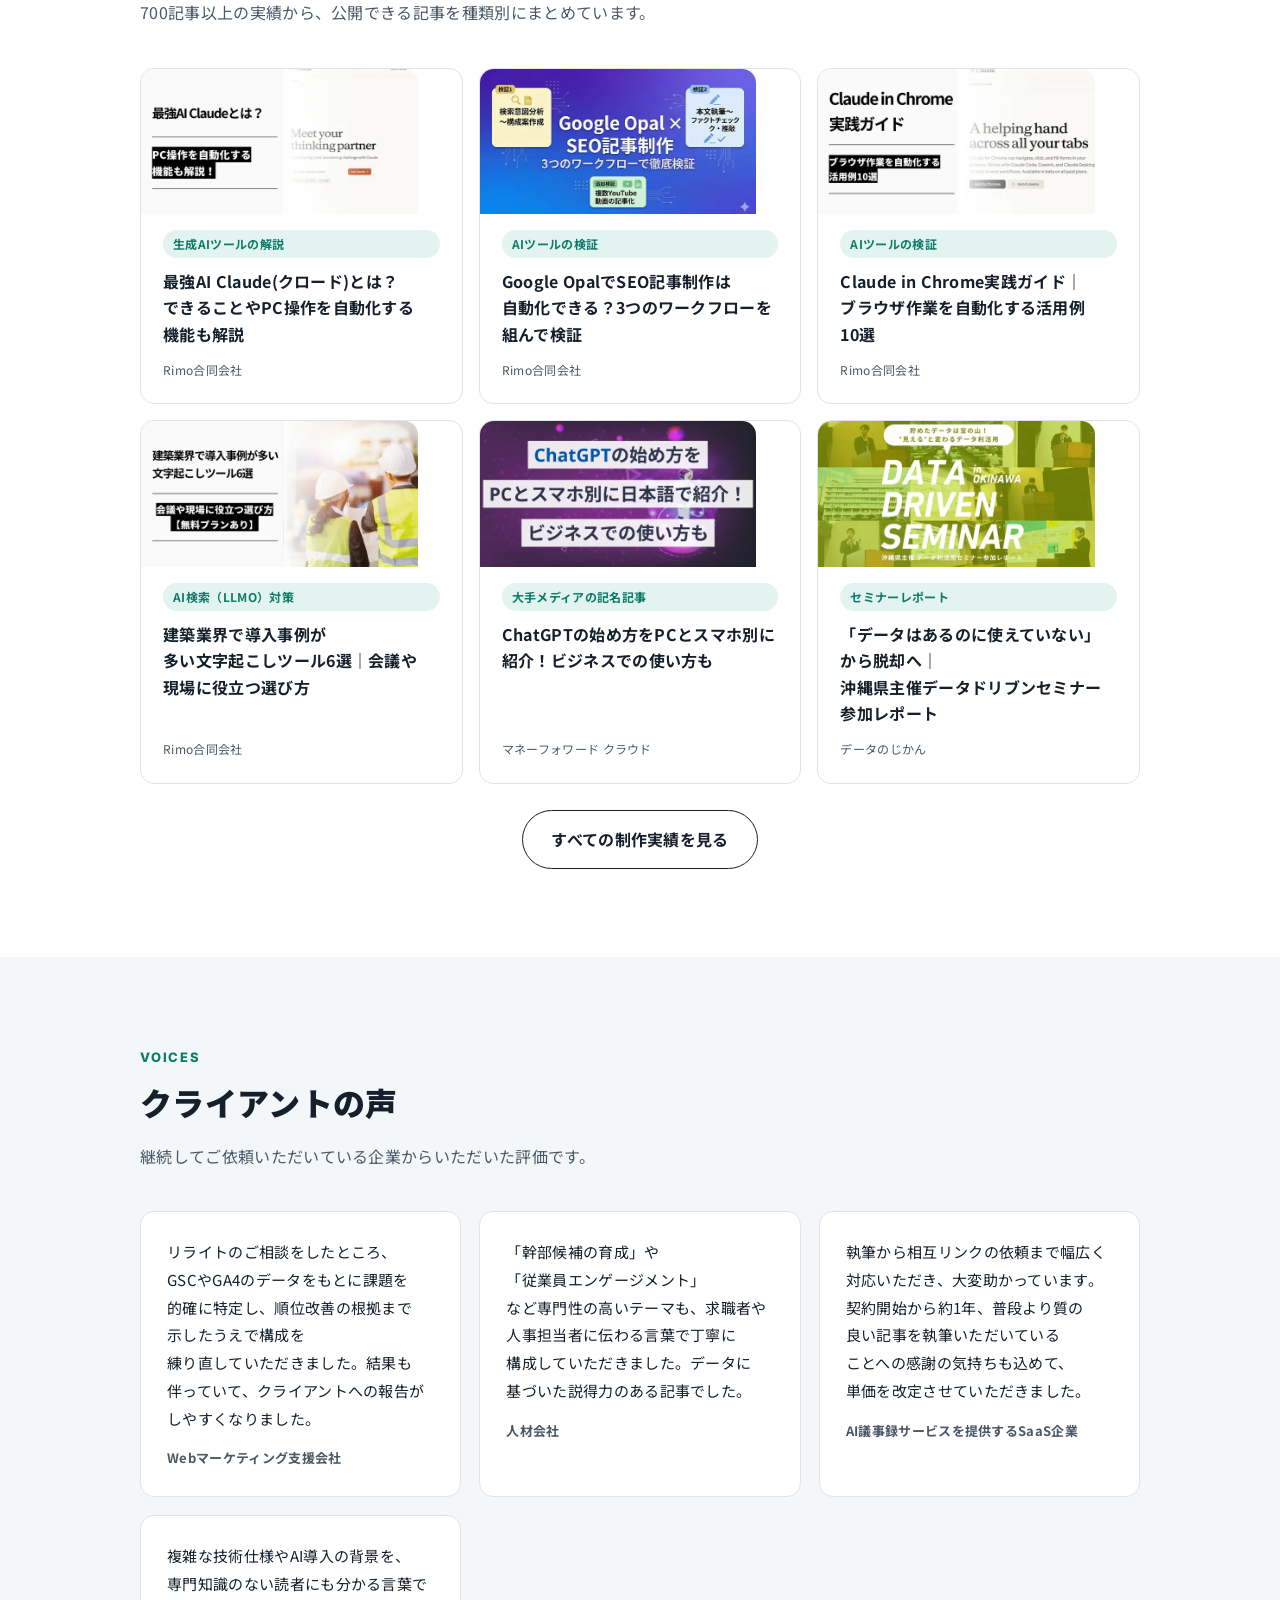
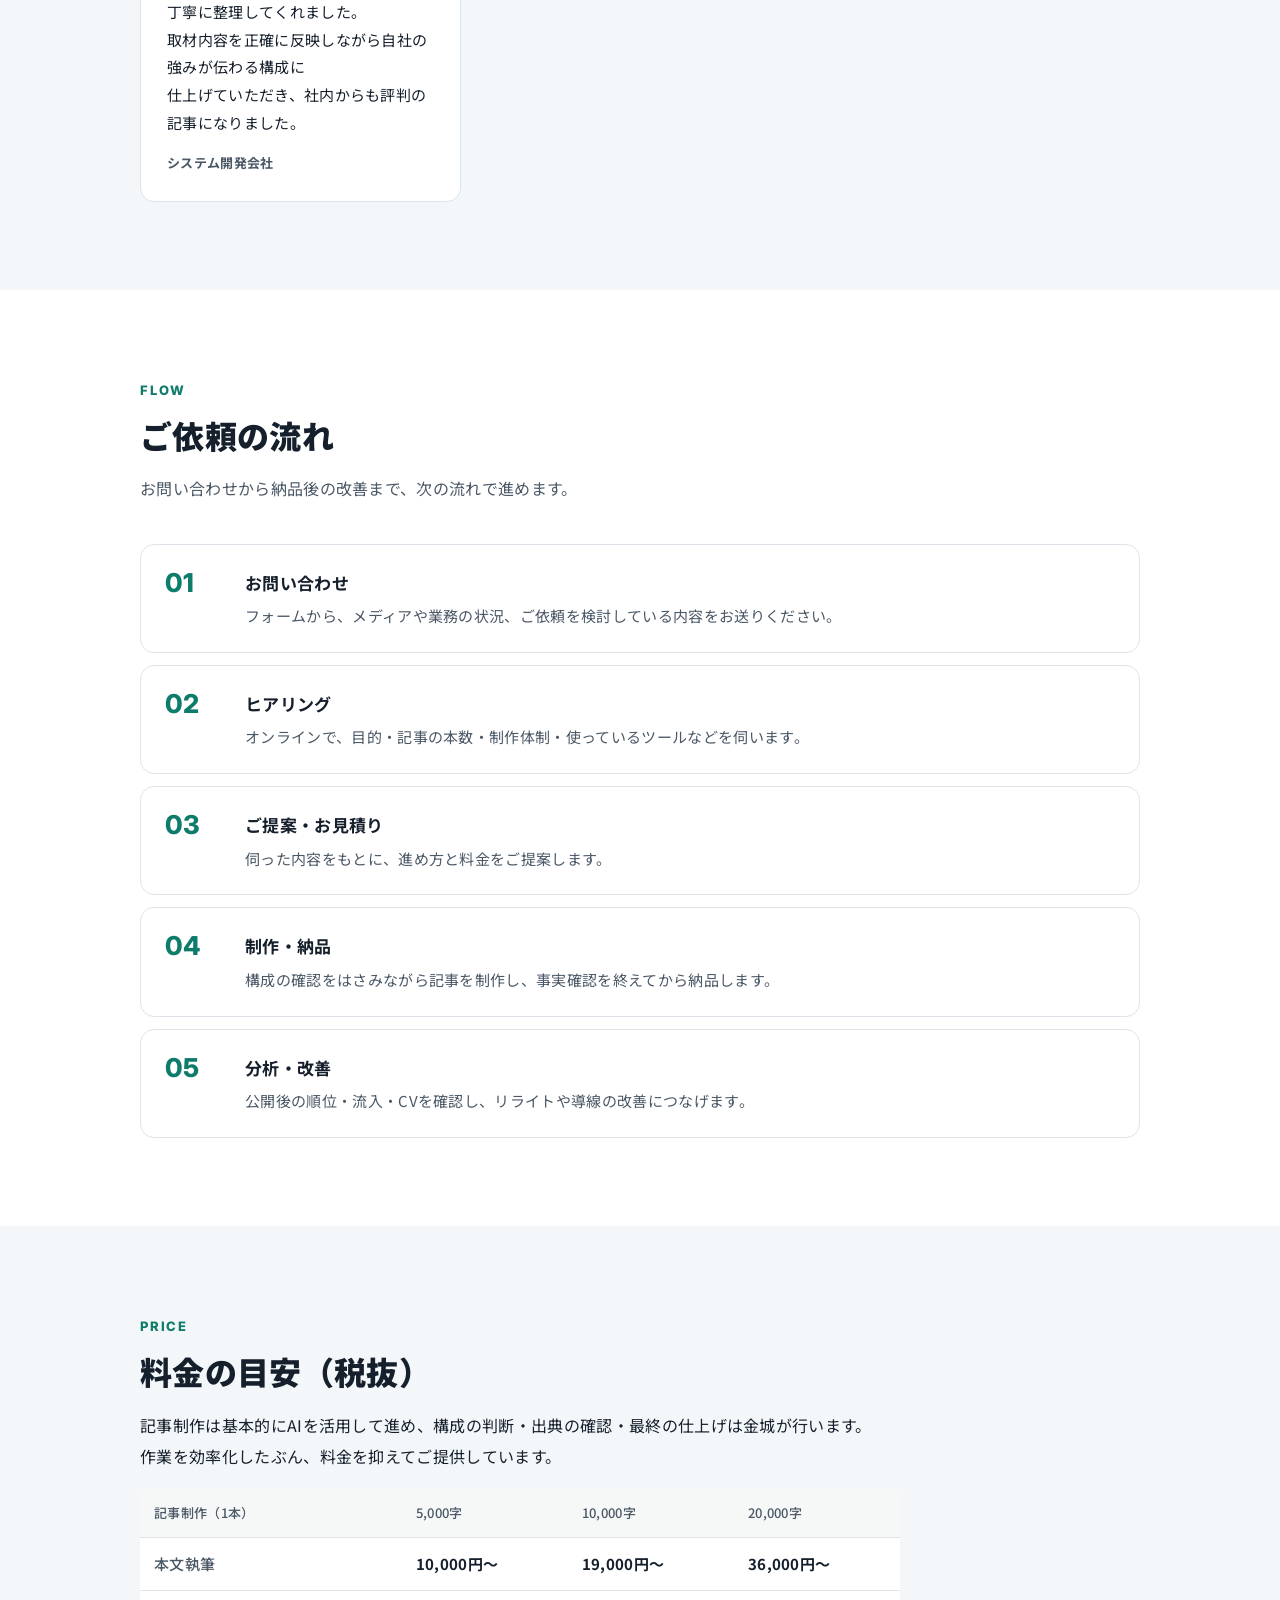
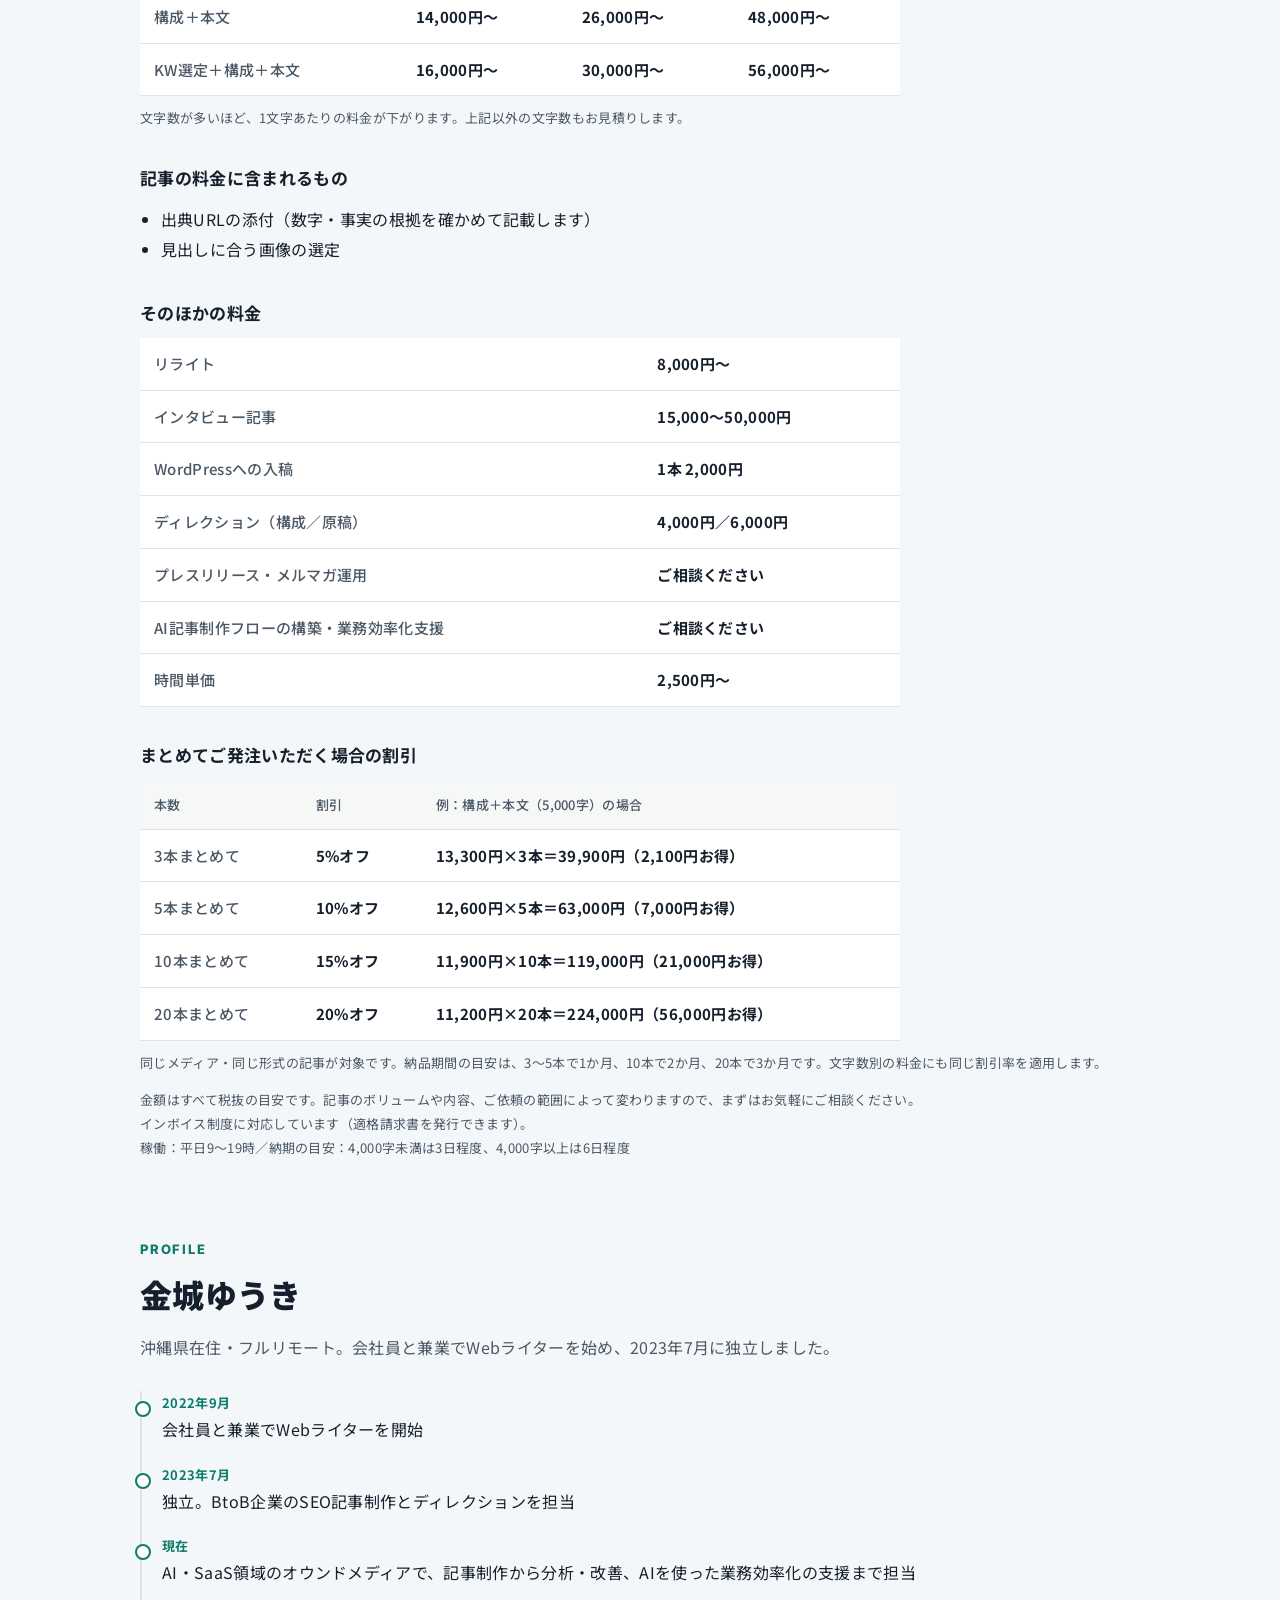
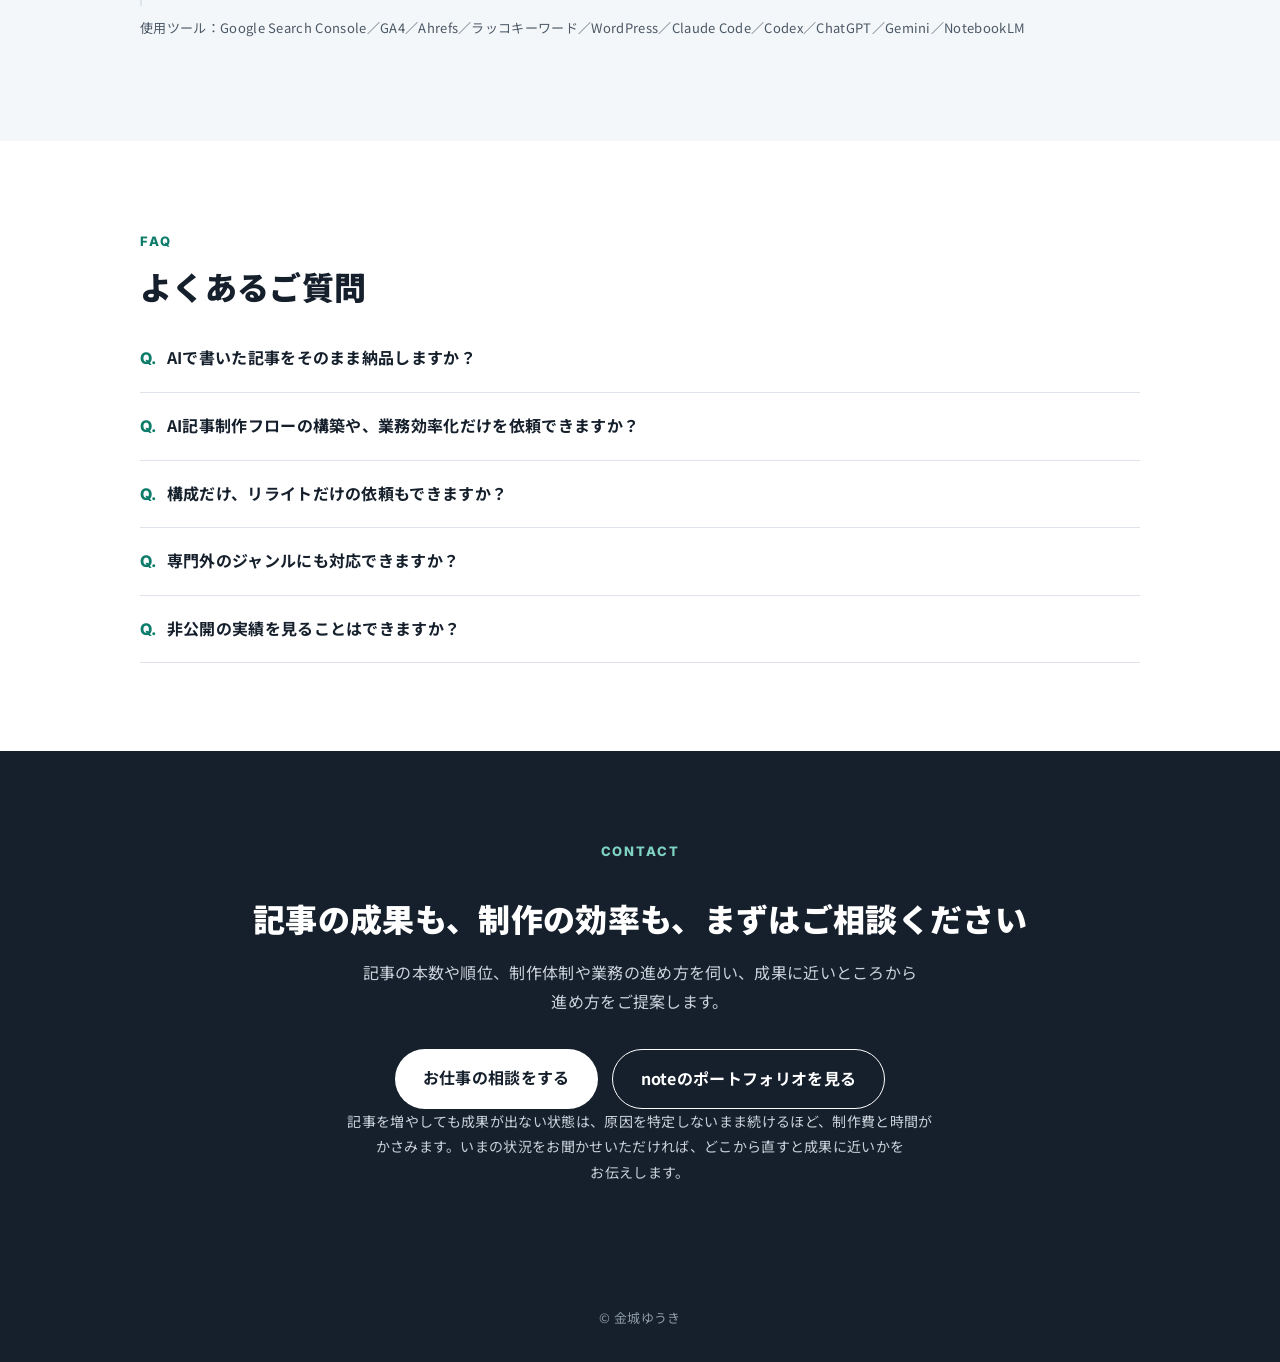
==== commit b177354d: "料金改定（まとめ割・文字数別・AI活用）とスマホのメニュー表示を修正" ====
--- a/index.html
+++ b/index.html
@@ -1,329 +1,355 @@
-<!doctype html>
-<html lang="ja">
-<head>
-<meta charset="utf-8">
-<meta name="viewport" content="width=device-width, initial-scale=1">
-<title>金城ゆうき｜BtoBオウンドメディアのコンテンツディレクター・ライター</title>
-<meta name="description" content="成果につながるコンテンツを制作します。SaaS・AI・HR領域などのBtoBオウンドメディアで、記事制作・コンテンツSEOと、AIを使った業務効率化支援に対応するコンテンツディレクター・ライター金城ゆうきのポートフォリオです。">
-<meta name="theme-color" content="#16202c">
-<meta property="og:type" content="website">
-<meta property="og:title" content="金城ゆうき｜BtoBオウンドメディアのコンテンツディレクター・ライター">
-<meta property="og:description" content="成果につながるコンテンツを制作します。AIを活用したコンテンツSEOと、AIを使った業務効率化支援に対応します。">
-<meta name="twitter:card" content="summary">
-<link rel="icon" href="data:image/svg+xml,%3Csvg xmlns=%22http://www.w3.org/2000/svg%22 viewBox=%220 0 64 64%22%3E%3Crect width=%2264%22 height=%2264%22 rx=%2214%22 fill=%22%2316202c%22/%3E%3Ctext x=%2232%22 y=%2243%22 font-size=%2230%22 font-family=%22sans-serif%22 font-weight=%22700%22 text-anchor=%22middle%22 fill=%22%23ffffff%22%3EYK%3C/text%3E%3C/svg%3E">
-<link rel="preconnect" href="https://fonts.googleapis.com">
-<link rel="preconnect" href="https://fonts.gstatic.com" crossorigin>
-<link href="https://fonts.googleapis.com/css2?family=Noto+Sans+JP:wght@400;500;700;900&family=Inter:wght@600;800&display=swap" rel="stylesheet">
-<link rel="stylesheet" href="style.css">
-</head>
-<body>
-
-<header>
-  <div class="wrap">
-    <a class="logo" href="index.html">金城ゆうき<span>コンテンツディレクター・ライター</span></a>
-    <nav>
-      <a href="content-seo.html">コンテンツSEO</a>
-      <a href="ai-efficiency.html">AI業務効率化</a>
-      <a href="ai-agent.html">AIエージェント</a>
-      <a href="ai-writing.html">記事制作代行</a>
-      <a href="#cases">成果事例</a>
-      <a class="m" href="works.html">制作実績</a>
-      <a href="#price">料金</a>
-    </nav>
-    <a class="btn small" href="contact.html">相談する</a>
-  </div>
-</header>
-
-<main id="top">
-
-<section class="hero">
-  <div class="wrap">
-    <div class="hero-grid" style="grid-template-columns:1fr">
-    <div class="hero-copy">
-    <p class="catch-sub">コンテンツディレクター・ライター　金城ゆうき</p>
-    <h1><span class="ib">成果につながる</span><span class="ib">コンテンツを</span><br><span class="ib">制作します</span></h1>
-    <p class="desc">SaaS・AI・HR領域などの企業メディアで、キーワード設計から執筆、公開後の分析とリライトまで一貫して担当しています。AIで制作を効率化しながら、問い合わせや登録などにつながる記事に仕上げます。</p>
-    <div class="cta-row">
-      <a class="btn" href="contact.html">お仕事の相談をする</a>
-      <a class="btn ghost" href="#cases">成果事例を見る</a>
-    </div>
-    </div>
-    </div>
-    <div class="stats">
-      <div class="stat"><div class="label">累計執筆記事数</div><div class="num">700<small>記事以上</small></div></div>
-      <div class="stat"><div class="label">検索上位の表示記事数</div><div class="num">500<small>記事以上</small></div></div>
-      <div class="stat"><div class="label">リライトによるPV改善</div><div class="num">10<small>倍</small></div></div>
-      <div class="stat"><div class="label">記事改善によるコンバージョン率</div><div class="num txt">向上</div></div>
-    </div>
-  </div>
-</section>
-
-<section class="soft">
-  <div class="wrap">
-    <p class="eyebrow">Problems</p>
-    <h2>こんなお悩みはありませんか</h2>
-    <div class="problems">
-      <div class="problem"><p>AIで記事を書いたが、流入も問い合わせも増えず、成果につながらない</p></div>
-      <div class="problem"><p>記事は増えたのに、問い合わせやサービス登録が増えない</p></div>
-      <div class="problem"><p>上位表示していた記事の順位が下がり、直し方が分からない</p></div>
-      <div class="problem"><p>ChatGPTやGoogleのAI検索で、自社サービスが紹介されない</p></div>
-      <div class="problem"><p>AIで業務を効率化したいが、どこから手をつければいいか分からない</p></div>
-      <div class="problem"><p>ライターが増えて、品質のばらつきを見る人がいない</p></div>
-    </div>
-  </div>
-</section>
-
-<section id="services">
-  <div class="wrap">
-    <p class="eyebrow">Services</p>
-    <h2>記事の成果と制作の効率を高めます</h2>
-    <p class="lead">成果につながる記事をつくる支援と、AIで業務を効率化する支援の2つをご提供します。</p>
-    <div class="pillars">
-      <div class="pillar">
-        <div class="no">01</div>
-        <h3>AIを活用したコンテンツSEO</h3>
-        <p>AIによる記事制作から、公開後のSEO改善、記事制作体制の構築まで一貫して担当します。</p>
-        <ul>
-          <li>KW設計、構成、執筆、リライト、WordPress入稿</li>
-          <li>GA4とSearch Consoleによる順位・CVの分析と、リライト記事の特定</li>
-          <li>CV導線・内部リンクの改善と、AI検索（LLMO）への対応</li>
-        </ul>
-        <a class="more-link" href="content-seo.html">コンテンツSEOの詳細を見る →</a>
-      </div>
-      <div class="pillar">
-        <div class="no">02</div>
-        <h3>AIを使った業務効率化支援</h3>
-        <p>御社の業務をヒアリングして工程に分け、AIで自動化します。人が確認する箇所も設けるため、スピードを上げても内容の正確さは落としません。</p>
-        <ul class="mini-steps" aria-label="支援の流れ">
-          <li>ヒアリング</li><li class="arrow">→</li><li>工程の分解・分析</li><li class="arrow">→</li><li>AIで自動化</li><li class="arrow">→</li><li>チェック箇所の設計</li>
-        </ul>
-        <p style="margin-top:14px">記事制作に限らず、データ集計や入稿作業も対象です。Claude Code、Codex、ChatGPT、Geminiに対応します。</p>
-        <a class="more-link" href="ai-efficiency.html">AI業務効率化支援の詳細を見る →</a>
-      </div>
-    </div>
-    <div class="subservices">
-      <div class="subservice"><h4>ディレクション</h4><p>ライターチームの進行管理、原稿の添削、構成・原稿マニュアルの策定</p></div>
-      <div class="subservice"><h4>取材・導入事例記事</h4><p>AIシステムの導入事例や、セミナー参加レポートの執筆</p></div>
-      <div class="subservice"><h4>SNSライティング</h4><p>損害保険・自動車・食品・日用品などの大手企業のSNS投稿の企画・執筆・校正、観光系Instagramの運用</p></div>
-      <div class="subservice"><h4>ツール検証記事</h4><p>AIツールを実際に操作し、画面と出力結果を載せた検証記事</p></div>
-    </div>
-  </div>
-</section>
-
-<section class="soft">
-  <div class="wrap">
-    <p class="eyebrow">Strengths</p>
-    <h2>成果につながる4つの理由</h2>
-    <div class="reasons">
-      <div class="reason"><span class="idx">01</span><span class="num-line">累計700記事以上・上位表示500記事以上</span><h3>成果から逆算した記事設計</h3><p>検索順位だけでなく、問い合わせや登録につながるかを基準に記事を設計します。記事改善を行ったメディアでは、コンバージョンが2倍になりました。</p></div>
-      <div class="reason"><span class="idx">02</span><span class="num-line">リライト後のPV 10倍</span><h3>一次情報による競合との差別化</h3><p>ツールの実操作や取材で得た、競合記事にない情報を加えます。記事改善を行ったメディアでは、PVが10倍に伸びました。</p></div>
-      <div class="reason"><span class="idx">03</span><h3>AI活用による速さと正確さの両立</h3><p>自分の記事制作をAIで仕組み化しているため、品質を保ったまま本数を増やせます。数字や機能の説明は、実際のページで確認してから納品します。</p></div>
-      <div class="reason"><span class="idx">04</span><span class="num-line">10名規模のチームで月20本の制作実績</span><h3>ライターチーム全体の品質管理</h3><p>構成・原稿のマニュアルを整え、修正の理由まで伝える添削で、書き手が変わっても品質をそろえます。</p></div>
-    </div>
-  </div>
-</section>
-
-<section id="cases">
-  <div class="wrap">
-    <p class="eyebrow">Case Studies</p>
-    <h2>数字で見る成果事例</h2>
-    <div class="case-grid">
-      <article class="case-card">
-        <span class="tag">リライト／AI議事録SaaS</span>
-        <h3>リライトによるPV10倍・50位台から10位</h3>
-        <dl>
-          <div><dt>課題</dt><dd>月間検索55万のKW「Claude」で、順位が50位台に止まっていた</dd></div>
-          <div><dt>施策</dt><dd>上位10記事にないPC操作の自動化機能を、実際の操作画面付きで追加</dd></div>
-          <div><dt>成果</dt><dd class="result">10位まで上昇し、PVは10倍に</dd></div>
-        </dl>
-        <p class="link"><a href="https://rimo.app/blogs/claude" target="_blank" rel="noopener">記事を見る →</a></p>
-      </article>
-      <article class="case-card">
-        <span class="tag">リライト／AI議事録SaaS</span>
-        <h3>リライトによる検索1位獲得・PV2倍</h3>
-        <dl>
-          <div><dt>課題</dt><dd>「Gemini 使い方」でクリック率が下がり、直帰率と滞在時間にも課題があった</dd></div>
-          <div><dt>施策</dt><dd>情報の網羅不足と仮定して上位記事の論点を補足し、利用シーンに合わせてタイトルも改善</dd></div>
-          <div><dt>成果</dt><dd class="result">10位から1位になり、PVは2倍に</dd></div>
-        </dl>
-        <p class="link"><a href="https://rimo.app/blogs/how-to-use-gemini" target="_blank" rel="noopener">記事を見る →</a></p>
-      </article>
-      <article class="case-card">
-        <span class="tag">CV改善／AI議事録SaaS</span>
-        <h3>記事の型の横展開によるコンバージョン改善</h3>
-        <dl>
-          <div><dt>課題</dt><dd>記事経由の登録はあるものの、どんな記事が登録につながっているか分かっていなかった</dd></div>
-          <div><dt>施策</dt><dd>全記事を検索時の読者の状態で分けて比較し、登録が多い記事の構成を型にして他の記事に広げた</dd></div>
-          <div><dt>成果</dt><dd class="result">コンバージョンが改善</dd></div>
-        </dl>
-      </article>
-      <article class="case-card">
-        <span class="tag">新規メディア立ち上げ／ディレクション</span>
-        <h3>立ち上げ3ヶ月での法人問い合わせ5件獲得</h3>
-        <dl>
-          <div><dt>課題</dt><dd>実績記事がない立ち上げ期で、他社と差がつく材料がなかった</dd></div>
-          <div><dt>施策</dt><dd>ヒアリングで得た一次情報を記事の核にし、10名規模のライターチームで月20本を制作。マニュアルで品質をそろえた</dd></div>
-          <div><dt>成果</dt><dd class="result">3ヶ月で法人からの問い合わせ5件</dd></div>
-        </dl>
-      </article>
-      <article class="case-card">
-        <span class="tag">ディレクション／民泊運営代行企業の採用メディア</span>
-        <h3>公開1ヶ月での採用問い合わせ獲得</h3>
-        <dl>
-          <div><dt>課題</dt><dd>仕事選び・キャリアをテーマにした採用メディアで、記事から採用につなげる必要があった</dd></div>
-          <div><dt>施策</dt><dd>9本の構成と原稿を修正し、修正の理由をまとめてライターに共有</dd></div>
-          <div><dt>成果</dt><dd class="result">公開から1ヶ月で採用の問い合わせを獲得。3本が検索3位・3位・6位（2025年12月計測）</dd></div>
-        </dl>
-      </article>
-      <article class="case-card">
-        <span class="tag">被リンク獲得／AI検索（LLMO）対策</span>
-        <h3>業界別比較記事と相互リンク依頼による被リンク10件獲得</h3>
-        <dl>
-          <div><dt>課題</dt><dd>サイトの評価を高め、AI検索で自社サービスが紹介される機会を増やしたかった</dd></div>
-          <div><dt>施策</dt><dd>①業界別の比較記事をつくる ②その記事を材料に、関連サイトへ相互リンクでの掲載を依頼する（100件以上に連絡）</dd></div>
-          <div><dt>成果</dt><dd class="result">被リンク10件を獲得し、DRは約5上昇。比較記事はAI Overviewにも表示</dd></div>
-        </dl>
-        <p class="link"><a href="works.html#llmo">比較記事の一覧を見る →</a></p>
-      </article>
-    </div>
-  </div>
-</section>
-
-<section id="works">
-  <div class="wrap">
-    <p class="eyebrow">Works</p>
-    <h2>制作実績</h2>
-    <p class="lead">700記事以上の実績から、公開できる記事を種類別にまとめています。</p>
-    <div class="work-cards">
-      <a class="work-card" href="https://rimo.app/blogs/claude" target="_blank" rel="noopener"><img class="card-img" src="assets/works/claude.webp" alt="" width="640" height="336" loading="lazy" decoding="async"><span class="tag">生成AIツールの解説</span><p class="title">最強AI Claude(クロード)とは？できることやPC操作を自動化する機能も解説</p><span class="media">Rimo合同会社</span></a>
-      <a class="work-card" href="https://rimo.app/blogs/google-opal-review" target="_blank" rel="noopener"><img class="card-img" src="assets/works/google-opal-review.webp" alt="" width="640" height="336" loading="lazy" decoding="async"><span class="tag">AIツールの検証</span><p class="title">Google OpalでSEO記事制作は自動化できる？3つのワークフローを組んで検証</p><span class="media">Rimo合同会社</span></a>
-      <a class="work-card" href="https://rimo.app/blogs/claude-in-chrome" target="_blank" rel="noopener"><img class="card-img" src="assets/works/claude-in-chrome.webp" alt="" width="640" height="336" loading="lazy" decoding="async"><span class="tag">AIツールの検証</span><p class="title">Claude in Chrome実践ガイド｜ブラウザ作業を自動化する活用例10選</p><span class="media">Rimo合同会社</span></a>
-      <a class="work-card" href="https://rimo.app/blogs/architecture-transcription" target="_blank" rel="noopener"><img class="card-img" src="assets/works/architecture-transcription.webp" alt="" width="640" height="336" loading="lazy" decoding="async"><span class="tag">AI検索（LLMO）対策</span><p class="title">建築業界で導入事例が多い文字起こしツール6選｜会議や現場に役立つ選び方</p><span class="media">Rimo合同会社</span></a>
-      <a class="work-card" href="https://biz.moneyforward.com/work-efficiency/basic/1860/" target="_blank" rel="noopener"><img class="card-img" src="assets/works/mf-chatgpt-start.webp" alt="" width="640" height="336" loading="lazy" decoding="async"><span class="tag">大手メディアの記名記事</span><p class="title">ChatGPTの始め方をPCとスマホ別に紹介！ビジネスでの使い方も</p><span class="media">マネーフォワード クラウド</span></a>
-      <a class="work-card" href="https://data.wingarc.com/okinawa-data-driven-seminar-2026-89863" target="_blank" rel="noopener"><img class="card-img" src="assets/works/wingarc-seminar-2026.webp" alt="" width="640" height="336" loading="lazy" decoding="async"><span class="tag">セミナーレポート</span><p class="title">「データはあるのに使えていない」から脱却へ｜沖縄県主催データドリブンセミナー参加レポート</p><span class="media">データのじかん</span></a>
-    </div>
-    <div class="more"><a class="btn ghost" href="works.html">すべての制作実績を見る</a></div>
-  </div>
-</section>
-
-<section class="soft">
-  <div class="wrap">
-    <p class="eyebrow">Voices</p>
-    <h2>クライアントの声</h2>
-    <p class="lead">継続してご依頼いただいている企業からいただいた評価です。</p>
-    <div class="voices">
-      <figure class="voice">
-        <blockquote>リライトのご相談をしたところ、GSCやGA4のデータをもとに課題を的確に特定し、順位改善の根拠まで示したうえで構成を練り直していただきました。結果も伴っていて、クライアントへの報告がしやすくなりました。</blockquote>
-        <figcaption>Webマーケティング支援会社</figcaption>
-      </figure>
-      <figure class="voice">
-        <blockquote>「幹部候補の育成」や「従業員エンゲージメント」など専門性の高いテーマも、求職者や人事担当者に伝わる言葉で丁寧に構成していただきました。データに基づいた説得力のある記事でした。</blockquote>
-        <figcaption>人材会社</figcaption>
-      </figure>
-      <figure class="voice">
-        <blockquote>執筆から相互リンクの依頼まで幅広く対応いただき、大変助かっています。契約開始から約1年、普段より質の良い記事を執筆いただいていることへの感謝の気持ちも込めて、単価を改定させていただきました。</blockquote>
-        <figcaption>AI議事録サービスを提供するSaaS企業</figcaption>
-      </figure>
-      <figure class="voice">
-        <blockquote>複雑な技術仕様やAI導入の背景を、専門知識のない読者にも分かる言葉で丁寧に整理してくれました。取材内容を正確に反映しながら自社の強みが伝わる構成に仕上げていただき、社内からも評判の記事になりました。</blockquote>
-        <figcaption>システム開発会社</figcaption>
-      </figure>
-    </div>
-  </div>
-</section>
-
-<section>
-  <div class="wrap">
-    <p class="eyebrow">Flow</p>
-    <h2>ご依頼の流れ</h2>
-    <p class="lead">お問い合わせから納品後の改善まで、次の流れで進めます。</p>
-    <ol class="process">
-      <li><span class="no">01</span><div><h3>お問い合わせ</h3><p>フォームから、メディアや業務の状況、ご依頼を検討している内容をお送りください。</p></div></li>
-      <li><span class="no">02</span><div><h3>ヒアリング</h3><p>オンラインで、目的・記事の本数・制作体制・使っているツールなどを伺います。</p></div></li>
-      <li><span class="no">03</span><div><h3>ご提案・お見積り</h3><p>伺った内容をもとに、進め方と料金をご提案します。</p></div></li>
-      <li><span class="no">04</span><div><h3>制作・納品</h3><p>構成の確認をはさみながら記事を制作し、事実確認を終えてから納品します。</p></div></li>
-      <li><span class="no">05</span><div><h3>分析・改善</h3><p>公開後の順位・流入・CVを確認し、リライトや導線の改善につなげます。</p></div></li>
-    </ol>
-  </div>
-</section>
-
-<section id="price" class="soft">
-  <div class="wrap stack">
-    <div>
-      <p class="eyebrow">Price</p>
-      <h2>料金の目安（税抜）</h2>
-      <div class="table-wrap price-table">
-        <table>
-          <tr><th>本文執筆（5,000字）</th><td>12,500円〜</td></tr>
-          <tr><th>構成＋本文（5,000字）</th><td>17,000円〜</td></tr>
-          <tr><th>KW選定＋構成＋本文（5,000字）</th><td>19,000円〜</td></tr>
-          <tr><th>リライト</th><td>10,000円〜</td></tr>
-          <tr><th>インタビュー記事</th><td>15,000〜50,000円</td></tr>
-          <tr><th>ディレクション（構成／原稿）</th><td>4,000円／6,000円</td></tr>
-          <tr><th>AI記事制作フローの構築・業務効率化支援</th><td>ご相談ください</td></tr>
-          <tr><th>時間単価</th><td>2,500円〜</td></tr>
-        </table>
-      </div>
-      <p class="note">あくまで参考値です。記事の本数や担当範囲に合わせてお見積りしますので、お気軽にご相談ください。<br>稼働：平日9〜19時／納期の目安：4,000字未満は3日程度、4,000字以上は6日程度</p>
-    </div>
-    <div>
-      <p class="eyebrow">Profile</p>
-      <h2>金城ゆうき</h2>
-      <p class="lead" style="margin-bottom:28px">沖縄県在住・フルリモート。会社員と兼業でWebライターを始め、2023年7月に独立しました。</p>
-      <ul class="timeline">
-        <li><b>2022年9月</b>会社員と兼業でWebライターを開始</li>
-        <li><b>2023年7月</b>独立。BtoB企業のSEO記事制作とディレクションを担当</li>
-        <li><b>現在</b>AI・SaaS領域のオウンドメディアで、記事制作から分析・改善、AIを使った業務効率化の支援まで担当</li>
-      </ul>
-      <p class="note">使用ツール：Google Search Console／GA4／Ahrefs／ラッコキーワード／WordPress／Claude Code／Codex／ChatGPT／Gemini／NotebookLM</p>
-    </div>
-  </div>
-</section>
-
-<section>
-  <div class="wrap">
-    <p class="eyebrow">FAQ</p>
-    <h2>よくあるご質問</h2>
-    <details class="faq">
-      <summary>AIで書いた記事をそのまま納品しますか？</summary>
-      <p>しません。AIは調査や下書きの工程で使い、構成の判断と最終的な文章は自分で仕上げます。数字や機能の説明は、実際のページで出典を確かめてから納品します。</p>
-    </details>
-    <details class="faq">
-      <summary>AI記事制作フローの構築や、業務効率化だけを依頼できますか？</summary>
-      <p>できます。いまの業務の進め方と使っているツールをお聞きし、工程の分解から、AIでの自動化、人が確認する箇所の設計まで対応します。</p>
-    </details>
-    <details class="faq">
-      <summary>構成だけ、リライトだけの依頼もできますか？</summary>
-      <p>できます。構成作成、既存記事のリライト、ディレクションのみなど、工程単位でご依頼いただけます。</p>
-    </details>
-    <details class="faq">
-      <summary>専門外のジャンルにも対応できますか？</summary>
-      <p>AI・SaaS・業務効率化・HRが中心です。それ以外のジャンルでも、ヒアリングや資料のご提供、ツールの実操作で一次情報を集めて対応します。</p>
-    </details>
-    <details class="faq">
-      <summary>非公開の実績を見ることはできますか？</summary>
-      <p>クライアントの許可を得ている範囲で、ご相談時に個別に共有します。</p>
-    </details>
-  </div>
-</section>
-
-<section id="contact" class="contact">
-  <div class="wrap">
-    <p class="eyebrow" style="color:#7fd3c3">Contact</p>
-    <h2>記事の成果も、制作の効率も、まずはご相談ください</h2>
-    <p>記事の本数や順位、制作体制や業務の進め方を伺い、成果に近いところから進め方をご提案します。</p>
-    <div class="cta-row">
-      <a class="btn" href="contact.html">お仕事の相談をする</a>
-      <a class="btn ghost" href="https://note.com/rosy_daisy6069/n/nfeb34db3b337" target="_blank" rel="noopener">noteのポートフォリオを見る</a>
-    </div>
-    <p class="ps">記事を増やしても成果が出ない状態は、原因を特定しないまま続けるほど、制作費と時間がかさみます。いまの状況をお聞かせいただければ、どこから直すと成果に近いかをお伝えします。</p>
-  </div>
-</section>
-
-</main>
-
-<footer>
-  <div class="wrap">© 金城ゆうき</div>
-</footer>
-</body>
-</html>
+<!doctype html>
+<html lang="ja">
+<head>
+<meta charset="utf-8">
+<meta name="viewport" content="width=device-width, initial-scale=1">
+<title>金城ゆうき｜BtoBオウンドメディアのコンテンツディレクター・ライター</title>
+<meta name="description" content="成果につながるコンテンツを制作します。SaaS・AI・HR領域などのBtoBオウンドメディアで、記事制作・コンテンツSEOと、AIを使った業務効率化支援に対応するコンテンツディレクター・ライター金城ゆうきのポートフォリオです。">
+<meta name="theme-color" content="#16202c">
+<meta property="og:type" content="website">
+<meta property="og:title" content="金城ゆうき｜BtoBオウンドメディアのコンテンツディレクター・ライター">
+<meta property="og:description" content="成果につながるコンテンツを制作します。AIを活用したコンテンツSEOと、AIを使った業務効率化支援に対応します。">
+<meta name="twitter:card" content="summary">
+<link rel="icon" href="data:image/svg+xml,%3Csvg xmlns=%22http://www.w3.org/2000/svg%22 viewBox=%220 0 64 64%22%3E%3Crect width=%2264%22 height=%2264%22 rx=%2214%22 fill=%22%2316202c%22/%3E%3Ctext x=%2232%22 y=%2243%22 font-size=%2230%22 font-family=%22sans-serif%22 font-weight=%22700%22 text-anchor=%22middle%22 fill=%22%23ffffff%22%3EYK%3C/text%3E%3C/svg%3E">
+<link rel="preconnect" href="https://fonts.googleapis.com">
+<link rel="preconnect" href="https://fonts.gstatic.com" crossorigin>
+<link href="https://fonts.googleapis.com/css2?family=Noto+Sans+JP:wght@400;500;700;900&family=Inter:wght@600;800&display=swap" rel="stylesheet">
+<link rel="stylesheet" href="style.css">
+</head>
+<body>
+
+<header>
+  <div class="wrap">
+    <a class="logo" href="index.html">金城ゆうき<span>コンテンツディレクター・ライター</span></a>
+    <nav>
+      <a href="content-seo.html">コンテンツSEO</a>
+      <a href="ai-efficiency.html">AI業務効率化</a>
+      <a href="ai-agent.html">AIエージェント</a>
+      <a href="ai-writing.html">記事制作代行</a>
+      <a href="#cases">成果事例</a>
+      <a class="m" href="works.html">制作実績</a>
+      <a href="#price">料金</a>
+    </nav>
+    <a class="btn small" href="contact.html">相談する</a>
+  </div>
+</header>
+
+<main id="top">
+
+<section class="hero">
+  <div class="wrap">
+    <div class="hero-grid" style="grid-template-columns:1fr">
+    <div class="hero-copy">
+    <p class="catch-sub">コンテンツディレクター・ライター　金城ゆうき</p>
+    <h1><span class="ib">成果につながる</span><span class="ib">コンテンツを</span><br><span class="ib">制作します</span></h1>
+    <p class="desc">SaaS・AI・HR領域などの企業メディアで、キーワード設計から執筆、公開後の分析とリライトまで一貫して担当しています。AIで制作を効率化しながら、問い合わせや登録などにつながる記事に仕上げます。</p>
+    <div class="cta-row">
+      <a class="btn" href="contact.html">お仕事の相談をする</a>
+      <a class="btn ghost" href="#cases">成果事例を見る</a>
+    </div>
+    </div>
+    </div>
+    <div class="stats">
+      <div class="stat"><div class="label">累計執筆記事数</div><div class="num">700<small>記事以上</small></div></div>
+      <div class="stat"><div class="label">検索上位の表示記事数</div><div class="num">500<small>記事以上</small></div></div>
+      <div class="stat"><div class="label">リライトによるPV改善</div><div class="num">10<small>倍</small></div></div>
+      <div class="stat"><div class="label">記事改善によるコンバージョン率</div><div class="num txt">向上</div></div>
+    </div>
+  </div>
+</section>
+
+<section class="soft">
+  <div class="wrap">
+    <p class="eyebrow">Problems</p>
+    <h2>こんなお悩みはありませんか</h2>
+    <div class="problems">
+      <div class="problem"><p>AIで記事を書いたが、流入も問い合わせも増えず、成果につながらない</p></div>
+      <div class="problem"><p>記事は増えたのに、問い合わせやサービス登録が増えない</p></div>
+      <div class="problem"><p>上位表示していた記事の順位が下がり、直し方が分からない</p></div>
+      <div class="problem"><p>ChatGPTやGoogleのAI検索で、自社サービスが紹介されない</p></div>
+      <div class="problem"><p>AIで業務を効率化したいが、どこから手をつければいいか分からない</p></div>
+      <div class="problem"><p>ライターが増えて、品質のばらつきを見る人がいない</p></div>
+    </div>
+  </div>
+</section>
+
+<section id="services">
+  <div class="wrap">
+    <p class="eyebrow">Services</p>
+    <h2>記事の成果と制作の効率を高めます</h2>
+    <p class="lead">成果につながる記事をつくる支援と、AIで業務を効率化する支援の2つをご提供します。</p>
+    <div class="pillars">
+      <div class="pillar">
+        <div class="no">01</div>
+        <h3>AIを活用したコンテンツSEO</h3>
+        <p>AIによる記事制作から、公開後のSEO改善、記事制作体制の構築まで一貫して担当します。</p>
+        <ul>
+          <li>KW設計、構成、執筆、リライト、WordPress入稿</li>
+          <li>GA4とSearch Consoleによる順位・CVの分析と、リライト記事の特定</li>
+          <li>CV導線・内部リンクの改善と、AI検索（LLMO）への対応</li>
+        </ul>
+        <a class="more-link" href="content-seo.html">コンテンツSEOの詳細を見る →</a>
+      </div>
+      <div class="pillar">
+        <div class="no">02</div>
+        <h3>AIを使った業務効率化支援</h3>
+        <p>御社の業務をヒアリングして工程に分け、AIで自動化します。人が確認する箇所も設けるため、スピードを上げても内容の正確さは落としません。</p>
+        <ul class="mini-steps" aria-label="支援の流れ">
+          <li>ヒアリング</li><li class="arrow">→</li><li>工程の分解・分析</li><li class="arrow">→</li><li>AIで自動化</li><li class="arrow">→</li><li>チェック箇所の設計</li>
+        </ul>
+        <p style="margin-top:14px">記事制作に限らず、データ集計や入稿作業も対象です。Claude Code、Codex、ChatGPT、Geminiに対応します。</p>
+        <a class="more-link" href="ai-efficiency.html">AI業務効率化支援の詳細を見る →</a>
+      </div>
+    </div>
+    <div class="subservices">
+      <div class="subservice"><h4>ディレクション</h4><p>ライターチームの進行管理、原稿の添削、構成・原稿マニュアルの策定</p></div>
+      <div class="subservice"><h4>取材・導入事例記事</h4><p>AIシステムの導入事例や、セミナー参加レポートの執筆</p></div>
+      <div class="subservice"><h4>SNSライティング</h4><p>損害保険・自動車・食品・日用品などの大手企業のSNS投稿の企画・執筆・校正、観光系Instagramの運用</p></div>
+      <div class="subservice"><h4>ツール検証記事</h4><p>AIツールを実際に操作し、画面と出力結果を載せた検証記事</p></div>
+    </div>
+  </div>
+</section>
+
+<section class="soft">
+  <div class="wrap">
+    <p class="eyebrow">Strengths</p>
+    <h2>成果につながる4つの理由</h2>
+    <div class="reasons">
+      <div class="reason"><span class="idx">01</span><span class="num-line">累計700記事以上・上位表示500記事以上</span><h3>成果から逆算した記事設計</h3><p>検索順位だけでなく、問い合わせや登録につながるかを基準に記事を設計します。記事改善を行ったメディアでは、コンバージョンが2倍になりました。</p></div>
+      <div class="reason"><span class="idx">02</span><span class="num-line">リライト後のPV 10倍</span><h3>一次情報による競合との差別化</h3><p>ツールの実操作や取材で得た、競合記事にない情報を加えます。記事改善を行ったメディアでは、PVが10倍に伸びました。</p></div>
+      <div class="reason"><span class="idx">03</span><h3>AI活用による速さと正確さの両立</h3><p>自分の記事制作をAIで仕組み化しているため、品質を保ったまま本数を増やせます。数字や機能の説明は、実際のページで確認してから納品します。</p></div>
+      <div class="reason"><span class="idx">04</span><span class="num-line">10名規模のチームで月20本の制作実績</span><h3>ライターチーム全体の品質管理</h3><p>構成・原稿のマニュアルを整え、修正の理由まで伝える添削で、書き手が変わっても品質をそろえます。</p></div>
+    </div>
+  </div>
+</section>
+
+<section id="cases">
+  <div class="wrap">
+    <p class="eyebrow">Case Studies</p>
+    <h2>数字で見る成果事例</h2>
+    <div class="case-grid">
+      <article class="case-card">
+        <span class="tag">リライト／AI議事録SaaS</span>
+        <h3>リライトによるPV10倍・50位台から10位</h3>
+        <dl>
+          <div><dt>課題</dt><dd>月間検索55万のKW「Claude」で、順位が50位台に止まっていた</dd></div>
+          <div><dt>施策</dt><dd>上位10記事にないPC操作の自動化機能を、実際の操作画面付きで追加</dd></div>
+          <div><dt>成果</dt><dd class="result">10位まで上昇し、PVは10倍に</dd></div>
+        </dl>
+        <p class="link"><a href="https://rimo.app/blogs/claude" target="_blank" rel="noopener">記事を見る →</a></p>
+      </article>
+      <article class="case-card">
+        <span class="tag">リライト／AI議事録SaaS</span>
+        <h3>リライトによる検索1位獲得・PV2倍</h3>
+        <dl>
+          <div><dt>課題</dt><dd>「Gemini 使い方」でクリック率が下がり、直帰率と滞在時間にも課題があった</dd></div>
+          <div><dt>施策</dt><dd>情報の網羅不足と仮定して上位記事の論点を補足し、利用シーンに合わせてタイトルも改善</dd></div>
+          <div><dt>成果</dt><dd class="result">10位から1位になり、PVは2倍に</dd></div>
+        </dl>
+        <p class="link"><a href="https://rimo.app/blogs/how-to-use-gemini" target="_blank" rel="noopener">記事を見る →</a></p>
+      </article>
+      <article class="case-card">
+        <span class="tag">CV改善／AI議事録SaaS</span>
+        <h3>記事の型の横展開によるコンバージョン改善</h3>
+        <dl>
+          <div><dt>課題</dt><dd>記事経由の登録はあるものの、どんな記事が登録につながっているか分かっていなかった</dd></div>
+          <div><dt>施策</dt><dd>全記事を検索時の読者の状態で分けて比較し、登録が多い記事の構成を型にして他の記事に広げた</dd></div>
+          <div><dt>成果</dt><dd class="result">コンバージョンが改善</dd></div>
+        </dl>
+      </article>
+      <article class="case-card">
+        <span class="tag">新規メディア立ち上げ／ディレクション</span>
+        <h3>立ち上げ3ヶ月での法人問い合わせ5件獲得</h3>
+        <dl>
+          <div><dt>課題</dt><dd>実績記事がない立ち上げ期で、他社と差がつく材料がなかった</dd></div>
+          <div><dt>施策</dt><dd>ヒアリングで得た一次情報を記事の核にし、10名規模のライターチームで月20本を制作。マニュアルで品質をそろえた</dd></div>
+          <div><dt>成果</dt><dd class="result">3ヶ月で法人からの問い合わせ5件</dd></div>
+        </dl>
+      </article>
+      <article class="case-card">
+        <span class="tag">ディレクション／民泊運営代行企業の採用メディア</span>
+        <h3>公開1ヶ月での採用問い合わせ獲得</h3>
+        <dl>
+          <div><dt>課題</dt><dd>仕事選び・キャリアをテーマにした採用メディアで、記事から採用につなげる必要があった</dd></div>
+          <div><dt>施策</dt><dd>9本の構成と原稿を修正し、修正の理由をまとめてライターに共有</dd></div>
+          <div><dt>成果</dt><dd class="result">公開から1ヶ月で採用の問い合わせを獲得。3本が検索3位・3位・6位（2025年12月計測）</dd></div>
+        </dl>
+      </article>
+      <article class="case-card">
+        <span class="tag">被リンク獲得／AI検索（LLMO）対策</span>
+        <h3>業界別比較記事と相互リンク依頼による被リンク10件獲得</h3>
+        <dl>
+          <div><dt>課題</dt><dd>サイトの評価を高め、AI検索で自社サービスが紹介される機会を増やしたかった</dd></div>
+          <div><dt>施策</dt><dd>①業界別の比較記事をつくる ②その記事を材料に、関連サイトへ相互リンクでの掲載を依頼する（100件以上に連絡）</dd></div>
+          <div><dt>成果</dt><dd class="result">被リンク10件を獲得し、DRは約5上昇。比較記事はAI Overviewにも表示</dd></div>
+        </dl>
+        <p class="link"><a href="works.html#llmo">比較記事の一覧を見る →</a></p>
+      </article>
+    </div>
+  </div>
+</section>
+
+<section id="works">
+  <div class="wrap">
+    <p class="eyebrow">Works</p>
+    <h2>制作実績</h2>
+    <p class="lead">700記事以上の実績から、公開できる記事を種類別にまとめています。</p>
+    <div class="work-cards">
+      <a class="work-card" href="https://rimo.app/blogs/claude" target="_blank" rel="noopener"><img class="card-img" src="assets/works/claude.webp" alt="" width="640" height="336" loading="lazy" decoding="async"><span class="tag">生成AIツールの解説</span><p class="title">最強AI Claude(クロード)とは？できることやPC操作を自動化する機能も解説</p><span class="media">Rimo合同会社</span></a>
+      <a class="work-card" href="https://rimo.app/blogs/google-opal-review" target="_blank" rel="noopener"><img class="card-img" src="assets/works/google-opal-review.webp" alt="" width="640" height="336" loading="lazy" decoding="async"><span class="tag">AIツールの検証</span><p class="title">Google OpalでSEO記事制作は自動化できる？3つのワークフローを組んで検証</p><span class="media">Rimo合同会社</span></a>
+      <a class="work-card" href="https://rimo.app/blogs/claude-in-chrome" target="_blank" rel="noopener"><img class="card-img" src="assets/works/claude-in-chrome.webp" alt="" width="640" height="336" loading="lazy" decoding="async"><span class="tag">AIツールの検証</span><p class="title">Claude in Chrome実践ガイド｜ブラウザ作業を自動化する活用例10選</p><span class="media">Rimo合同会社</span></a>
+      <a class="work-card" href="https://rimo.app/blogs/architecture-transcription" target="_blank" rel="noopener"><img class="card-img" src="assets/works/architecture-transcription.webp" alt="" width="640" height="336" loading="lazy" decoding="async"><span class="tag">AI検索（LLMO）対策</span><p class="title">建築業界で導入事例が多い文字起こしツール6選｜会議や現場に役立つ選び方</p><span class="media">Rimo合同会社</span></a>
+      <a class="work-card" href="https://biz.moneyforward.com/work-efficiency/basic/1860/" target="_blank" rel="noopener"><img class="card-img" src="assets/works/mf-chatgpt-start.webp" alt="" width="640" height="336" loading="lazy" decoding="async"><span class="tag">大手メディアの記名記事</span><p class="title">ChatGPTの始め方をPCとスマホ別に紹介！ビジネスでの使い方も</p><span class="media">マネーフォワード クラウド</span></a>
+      <a class="work-card" href="https://data.wingarc.com/okinawa-data-driven-seminar-2026-89863" target="_blank" rel="noopener"><img class="card-img" src="assets/works/wingarc-seminar-2026.webp" alt="" width="640" height="336" loading="lazy" decoding="async"><span class="tag">セミナーレポート</span><p class="title">「データはあるのに使えていない」から脱却へ｜沖縄県主催データドリブンセミナー参加レポート</p><span class="media">データのじかん</span></a>
+    </div>
+    <div class="more"><a class="btn ghost" href="works.html">すべての制作実績を見る</a></div>
+  </div>
+</section>
+
+<section class="soft">
+  <div class="wrap">
+    <p class="eyebrow">Voices</p>
+    <h2>クライアントの声</h2>
+    <p class="lead">継続してご依頼いただいている企業からいただいた評価です。</p>
+    <div class="voices">
+      <figure class="voice">
+        <blockquote>リライトのご相談をしたところ、GSCやGA4のデータをもとに課題を的確に特定し、順位改善の根拠まで示したうえで構成を練り直していただきました。結果も伴っていて、クライアントへの報告がしやすくなりました。</blockquote>
+        <figcaption>Webマーケティング支援会社</figcaption>
+      </figure>
+      <figure class="voice">
+        <blockquote>「幹部候補の育成」や「従業員エンゲージメント」など専門性の高いテーマも、求職者や人事担当者に伝わる言葉で丁寧に構成していただきました。データに基づいた説得力のある記事でした。</blockquote>
+        <figcaption>人材会社</figcaption>
+      </figure>
+      <figure class="voice">
+        <blockquote>執筆から相互リンクの依頼まで幅広く対応いただき、大変助かっています。契約開始から約1年、普段より質の良い記事を執筆いただいていることへの感謝の気持ちも込めて、単価を改定させていただきました。</blockquote>
+        <figcaption>AI議事録サービスを提供するSaaS企業</figcaption>
+      </figure>
+      <figure class="voice">
+        <blockquote>複雑な技術仕様やAI導入の背景を、専門知識のない読者にも分かる言葉で丁寧に整理してくれました。取材内容を正確に反映しながら自社の強みが伝わる構成に仕上げていただき、社内からも評判の記事になりました。</blockquote>
+        <figcaption>システム開発会社</figcaption>
+      </figure>
+    </div>
+  </div>
+</section>
+
+<section>
+  <div class="wrap">
+    <p class="eyebrow">Flow</p>
+    <h2>ご依頼の流れ</h2>
+    <p class="lead">お問い合わせから納品後の改善まで、次の流れで進めます。</p>
+    <ol class="process">
+      <li><span class="no">01</span><div><h3>お問い合わせ</h3><p>フォームから、メディアや業務の状況、ご依頼を検討している内容をお送りください。</p></div></li>
+      <li><span class="no">02</span><div><h3>ヒアリング</h3><p>オンラインで、目的・記事の本数・制作体制・使っているツールなどを伺います。</p></div></li>
+      <li><span class="no">03</span><div><h3>ご提案・お見積り</h3><p>伺った内容をもとに、進め方と料金をご提案します。</p></div></li>
+      <li><span class="no">04</span><div><h3>制作・納品</h3><p>構成の確認をはさみながら記事を制作し、事実確認を終えてから納品します。</p></div></li>
+      <li><span class="no">05</span><div><h3>分析・改善</h3><p>公開後の順位・流入・CVを確認し、リライトや導線の改善につなげます。</p></div></li>
+    </ol>
+  </div>
+</section>
+
+<section id="price" class="soft">
+  <div class="wrap stack">
+    <div>
+      <p class="eyebrow">Price</p>
+      <h2>料金の目安（税抜）</h2>
+      <p class="price-lead">記事制作は基本的にAIを活用して進め、構成の判断・出典の確認・最終の仕上げは金城が行います。作業を効率化したぶん、料金を抑えてご提供しています。</p>
+    <div class="table-wrap price-table">
+      <table class="price-len">
+        <tr><th>記事制作（1本）</th><th>5,000字</th><th>10,000字</th><th>20,000字</th></tr>
+        <tr><th>本文執筆</th><td>10,000円〜</td><td>19,000円〜</td><td>36,000円〜</td></tr>
+        <tr><th>構成＋本文</th><td>14,000円〜</td><td>26,000円〜</td><td>48,000円〜</td></tr>
+        <tr><th>KW選定＋構成＋本文</th><td>16,000円〜</td><td>30,000円〜</td><td>56,000円〜</td></tr>
+      </table>
+    </div>
+    <p class="note">文字数が多いほど、1文字あたりの料金が下がります。上記以外の文字数もお見積りします。</p>
+    <h3 class="price-sub">記事の料金に含まれるもの</h3>
+    <ul class="price-incl">
+      <li>出典URLの添付（数字・事実の根拠を確かめて記載します）</li>
+      <li>見出しに合う画像の選定</li>
+    </ul>
+    <h3 class="price-sub">そのほかの料金</h3>
+    <div class="table-wrap price-table">
+      <table>
+        <tr><th>リライト</th><td>8,000円〜</td></tr>
+        <tr><th>インタビュー記事</th><td>15,000〜50,000円</td></tr>
+        <tr><th>WordPressへの入稿</th><td>1本 2,000円</td></tr>
+        <tr><th>ディレクション（構成／原稿）</th><td>4,000円／6,000円</td></tr>
+        <tr><th>プレスリリース・メルマガ運用</th><td>ご相談ください</td></tr>
+        <tr><th>AI記事制作フローの構築・業務効率化支援</th><td>ご相談ください</td></tr>
+        <tr><th>時間単価</th><td>2,500円〜</td></tr>
+      </table>
+    </div>
+    <h3 class="price-sub">まとめてご発注いただく場合の割引</h3>
+    <div class="table-wrap price-table">
+      <table class="price-bulk">
+        <tr><th>本数</th><th>割引</th><th>例：構成＋本文（5,000字）の場合</th></tr>
+        <tr><th>3本まとめて</th><td>5%オフ</td><td>13,300円×3本＝39,900円（2,100円お得）</td></tr>
+        <tr><th>5本まとめて</th><td>10%オフ</td><td>12,600円×5本＝63,000円（7,000円お得）</td></tr>
+        <tr><th>10本まとめて</th><td>15%オフ</td><td>11,900円×10本＝119,000円（21,000円お得）</td></tr>
+        <tr><th>20本まとめて</th><td>20%オフ</td><td>11,200円×20本＝224,000円（56,000円お得）</td></tr>
+      </table>
+    </div>
+    <p class="note">同じメディア・同じ形式の記事が対象です。納品期間の目安は、3〜5本で1か月、10本で2か月、20本で3か月です。文字数別の料金にも同じ割引率を適用します。</p>
+    <p class="note">金額はすべて税抜の目安です。記事のボリュームや内容、ご依頼の範囲によって変わりますので、まずはお気軽にご相談ください。<br>インボイス制度に対応しています（適格請求書を発行できます）。<br>稼働：平日9〜19時／納期の目安：4,000字未満は3日程度、4,000字以上は6日程度</p>
+    </div>
+    <div>
+      <p class="eyebrow">Profile</p>
+      <h2>金城ゆうき</h2>
+      <p class="lead" style="margin-bottom:28px">沖縄県在住・フルリモート。会社員と兼業でWebライターを始め、2023年7月に独立しました。</p>
+      <ul class="timeline">
+        <li><b>2022年9月</b>会社員と兼業でWebライターを開始</li>
+        <li><b>2023年7月</b>独立。BtoB企業のSEO記事制作とディレクションを担当</li>
+        <li><b>現在</b>AI・SaaS領域のオウンドメディアで、記事制作から分析・改善、AIを使った業務効率化の支援まで担当</li>
+      </ul>
+      <p class="note">使用ツール：Google Search Console／GA4／Ahrefs／ラッコキーワード／WordPress／Claude Code／Codex／ChatGPT／Gemini／NotebookLM</p>
+    </div>
+  </div>
+</section>
+
+<section>
+  <div class="wrap">
+    <p class="eyebrow">FAQ</p>
+    <h2>よくあるご質問</h2>
+    <details class="faq">
+      <summary>AIで書いた記事をそのまま納品しますか？</summary>
+      <p>しません。AIは調査や下書きの工程で使い、構成の判断と最終的な文章は自分で仕上げます。数字や機能の説明は、実際のページで出典を確かめてから納品します。</p>
+    </details>
+    <details class="faq">
+      <summary>AI記事制作フローの構築や、業務効率化だけを依頼できますか？</summary>
+      <p>できます。いまの業務の進め方と使っているツールをお聞きし、工程の分解から、AIでの自動化、人が確認する箇所の設計まで対応します。</p>
+    </details>
+    <details class="faq">
+      <summary>構成だけ、リライトだけの依頼もできますか？</summary>
+      <p>できます。構成作成、既存記事のリライト、ディレクションのみなど、工程単位でご依頼いただけます。</p>
+    </details>
+    <details class="faq">
+      <summary>専門外のジャンルにも対応できますか？</summary>
+      <p>AI・SaaS・業務効率化・HRが中心です。それ以外のジャンルでも、ヒアリングや資料のご提供、ツールの実操作で一次情報を集めて対応します。</p>
+    </details>
+    <details class="faq">
+      <summary>非公開の実績を見ることはできますか？</summary>
+      <p>クライアントの許可を得ている範囲で、ご相談時に個別に共有します。</p>
+    </details>
+  </div>
+</section>
+
+<section id="contact" class="contact">
+  <div class="wrap">
+    <p class="eyebrow" style="color:#7fd3c3">Contact</p>
+    <h2>記事の成果も、制作の効率も、まずはご相談ください</h2>
+    <p>記事の本数や順位、制作体制や業務の進め方を伺い、成果に近いところから進め方をご提案します。</p>
+    <div class="cta-row">
+      <a class="btn" href="contact.html">お仕事の相談をする</a>
+      <a class="btn ghost" href="https://note.com/rosy_daisy6069/n/nfeb34db3b337" target="_blank" rel="noopener">noteのポートフォリオを見る</a>
+    </div>
+    <p class="ps">記事を増やしても成果が出ない状態は、原因を特定しないまま続けるほど、制作費と時間がかさみます。いまの状況をお聞かせいただければ、どこから直すと成果に近いかをお伝えします。</p>
+  </div>
+</section>
+
+</main>
+
+<footer>
+  <div class="wrap">© 金城ゆうき</div>
+</footer>
+</body>
+</html>
--- a/style.css
+++ b/style.css
@@ -1,346 +1,367 @@
-:root{
-  --ink:#16202c;
-  --sub:#4b5866;
-  --line:#dfe4ea;
-  --bg:#ffffff;
-  --soft:#f4f7f9;
-  --accent:#0e7c6b;
-  --accent-soft:#e3f3ef;
-  --radius:14px;
-}
-*{box-sizing:border-box}
-html{scroll-behavior:smooth}
-body{
-  margin:0;background:var(--bg);color:var(--ink);
-  font-family:"Noto Sans JP","Hiragino Sans","Yu Gothic UI",Meiryo,sans-serif;
-  font-size:16px;line-height:1.85;letter-spacing:.02em;
-}
-a{color:var(--accent)}
-img{max-width:100%}
-.wrap{max-width:1040px;margin:0 auto;padding-inline:20px}
-section{padding-block:88px;scroll-margin-top:64px}
-section.soft{background:var(--soft)}
-h1,h2,h3,p,li,dd,dt,summary,figcaption,blockquote{word-break:auto-phrase}
-.lead,.desc{text-wrap:pretty}
-h2,.case h3,.page-hero h1{text-wrap:balance}
-.eyebrow{
-  font-family:Inter,sans-serif;font-weight:800;font-size:13px;letter-spacing:.14em;
-  color:var(--accent);text-transform:uppercase;margin:0 0 10px;
-}
-h2{font-size:clamp(24px,3.4vw,32px);line-height:1.45;margin:0 0 16px;font-weight:900}
-.lead{color:var(--sub);margin:0 0 40px;max-width:760px}
-
-/* header */
-header{
-  position:sticky;top:0;z-index:10;background:rgba(255,255,255,.92);
-  backdrop-filter:blur(8px);border-bottom:1px solid var(--line);
-}
-header .wrap{display:flex;align-items:center;justify-content:space-between;height:64px;gap:16px}
-.logo{font-weight:900;font-size:17px;color:var(--ink);text-decoration:none;white-space:nowrap}
-.logo span{color:var(--sub);font-weight:500;font-size:12px;margin-left:8px}
-nav{display:flex;gap:22px;font-size:14px;margin-left:auto}
-nav a{color:var(--ink);text-decoration:none;white-space:nowrap}
-nav a:hover,nav a[aria-current="page"]{color:var(--accent)}
-.btn{
-  display:inline-block;background:var(--accent);color:#fff;text-decoration:none;border:0;cursor:pointer;
-  font:inherit;font-weight:700;padding:14px 28px;border-radius:999px;transition:opacity .2s;
-}
-.btn:hover{opacity:.85}
-.btn.ghost{background:transparent;color:var(--ink);border:1.5px solid var(--ink)}
-.btn.small{padding:9px 18px;font-size:14px;white-space:nowrap}
-.cta-row{display:flex;flex-wrap:wrap;gap:14px}
-
-/* hero */
-.hero{padding-block:80px 72px}
-.hero .name{font-weight:700;color:var(--accent);margin:0 0 12px;font-size:15px}
-.hero h1{font-size:clamp(28px,4.4vw,48px);line-height:1.4;margin:0 0 22px;font-weight:900;letter-spacing:.01em;text-wrap:balance}
-.ib{display:inline-block}
-.hero p.desc{color:var(--sub);max-width:700px;margin:0 0 36px;font-size:17px}
-.stats{
-  display:grid;grid-template-columns:repeat(4,minmax(0,1fr));gap:1px;background:var(--line);
-  border:1px solid var(--line);border-radius:var(--radius);overflow:hidden;margin-top:56px;
-}
-.stat{background:#fff;padding:26px 20px}
-.stat .num{font-family:Inter,"Noto Sans JP",sans-serif;font-weight:800;font-size:clamp(28px,3.6vw,38px);line-height:1.2}
-.stat .num small{font-size:.5em;font-weight:700;margin-left:2px}
-.stat .cap{font-size:13px;color:var(--sub);line-height:1.6;margin-top:8px}
-
-/* sub page hero */
-.page-hero{padding-block:64px 40px;border-bottom:1px solid var(--line)}
-.page-hero h1{font-size:clamp(28px,4vw,42px);line-height:1.4;margin:0 0 14px;font-weight:900}
-.page-hero .lead{margin-bottom:0}
-.chips{display:flex;flex-wrap:wrap;gap:8px;margin-top:28px}
-.chips a{border:1.5px solid var(--line);background:#fff;color:var(--ink);border-radius:999px;padding:7px 16px;font-size:14px;text-decoration:none}
-.chips a:hover{border-color:var(--accent);color:var(--accent)}
-
-/* problems */
-.problems{display:grid;grid-template-columns:repeat(auto-fit,minmax(300px,1fr));gap:14px}
-.problem{background:#fff;border:1px solid var(--line);border-left:3px solid var(--accent);border-radius:10px;padding:18px 22px}
-.problem p{margin:0;font-weight:500}
-
-/* pillars */
-.pillars{display:grid;grid-template-columns:repeat(2,minmax(0,1fr));gap:20px}
-.pillar{background:#fff;border:1px solid var(--line);border-radius:var(--radius);padding:32px}
-.pillar .no{font-family:Inter,sans-serif;font-weight:800;color:var(--accent);font-size:14px;letter-spacing:.1em}
-.pillar h3{font-size:clamp(20px,2.4vw,24px);line-height:1.5;margin:6px 0 12px}
-.pillar p{margin:0 0 14px;color:var(--sub)}
-.pillar ul{margin:0;padding-left:1.2em}
-.pillar li{margin-bottom:6px}
-.subservices{display:grid;grid-template-columns:repeat(4,minmax(0,1fr));gap:14px;margin-top:20px}
-.subservice{background:#fff;border:1px solid var(--line);border-radius:10px;padding:20px}
-.subservice h4{margin:0 0 6px;font-size:16px}
-.subservice p{margin:0;color:var(--sub);font-size:14px;line-height:1.75}
-
-/* cases */
-.cases{display:grid;gap:22px}
-.case{border:1px solid var(--line);border-radius:var(--radius);padding:30px;background:#fff}
-.tag{display:inline-block;font-size:12px;font-weight:700;color:var(--accent);background:var(--accent-soft);padding:3px 10px;border-radius:999px;margin-bottom:10px}
-.case h3{font-size:clamp(19px,2.4vw,23px);line-height:1.5;margin:0 0 18px}
-.case dl{display:grid;grid-template-columns:repeat(3,minmax(0,1fr));gap:18px;margin:0}
-.case dt{font-size:12px;font-weight:700;color:var(--sub);letter-spacing:.08em;margin-bottom:6px}
-.case dd{margin:0;font-size:15px;line-height:1.75}
-.case dd.result{font-weight:700}
-.case .link{margin:18px 0 0;font-size:14px}
-
-/* flow */
-.flow{display:grid;grid-template-columns:repeat(3,minmax(0,1fr));gap:16px}
-.step{background:#fff;border:1px solid var(--line);border-radius:var(--radius);padding:24px;display:flex;flex-direction:column}
-.step .no{font-family:Inter,sans-serif;font-weight:800;font-size:28px;color:var(--accent);line-height:1}
-.step h3{margin:10px 0 14px;font-size:18px}
-.step dl{margin:0;display:grid;gap:10px}
-.step dt{display:inline-block;font-size:12px;font-weight:700;padding:2px 9px;border-radius:6px;margin-bottom:4px}
-.step dt.ai{background:var(--accent-soft);color:var(--accent)}
-.step dt.human{background:#eef1f4;color:var(--ink)}
-.step dd{margin:0;font-size:14px;color:var(--sub);line-height:1.75}
-.proof{display:grid;grid-template-columns:repeat(3,minmax(0,1fr));gap:1px;background:var(--line);border:1px solid var(--line);border-radius:var(--radius);overflow:hidden;margin-top:28px}
-.proof div{background:#fff;padding:20px;text-align:center}
-.proof b{display:block;font-family:Inter,"Noto Sans JP",sans-serif;font-size:30px;line-height:1.2}
-.proof span{font-size:13px;color:var(--sub)}
-.callout{margin-top:28px;background:var(--ink);color:#fff;border-radius:var(--radius);padding:32px;display:flex;gap:24px;align-items:center;justify-content:space-between;flex-wrap:wrap}
-.callout h3{margin:0 0 6px;font-size:20px}
-.callout p{margin:0;color:#c9d2db;max-width:640px}
-.callout .btn{background:#fff;color:var(--ink)}
-
-/* reasons */
-.reasons{display:grid;grid-template-columns:repeat(2,minmax(0,1fr));gap:18px}
-.reason{background:#fff;border:1px solid var(--line);border-radius:var(--radius);padding:26px}
-.reason h3{margin:0 0 8px;font-size:18px}
-.reason p{margin:0;color:var(--sub);font-size:15px}
-
-/* work cards */
-.work-cards{display:grid;grid-template-columns:repeat(3,minmax(0,1fr));gap:16px}
-.work-card{display:flex;flex-direction:column;background:#fff;border:1px solid var(--line);border-radius:var(--radius);padding:22px;color:var(--ink);text-decoration:none;transition:border-color .2s}
-.work-card:hover{border-color:var(--accent)}
-.work-card .title{font-weight:700;line-height:1.65;margin:0 0 12px;flex:1}
-.work-card .media{font-size:12px;color:var(--sub)}
-.more{margin-top:26px;text-align:center}
-
-/* voices */
-.voices{display:grid;grid-template-columns:repeat(3,minmax(0,1fr));gap:18px}
-.voice{background:#fff;border:1px solid var(--line);border-radius:var(--radius);padding:26px;margin:0}
-.voice blockquote{margin:0 0 14px;font-size:15px}
-.voice figcaption{font-size:13px;font-weight:700;color:var(--sub)}
-
-/* profile & price */
-.two{display:grid;grid-template-columns:minmax(0,1fr) minmax(0,1fr);gap:40px}
-.timeline{list-style:none;padding:0;margin:0;border-left:2px solid var(--line)}
-.timeline li{padding:0 0 18px 20px;position:relative}
-.timeline li::before{content:"";position:absolute;left:-7px;top:10px;width:12px;height:12px;border-radius:50%;background:#fff;border:2px solid var(--accent)}
-.timeline b{display:block;font-size:13px;color:var(--accent)}
-.table-wrap{overflow-x:auto}
-table{width:100%;border-collapse:collapse;font-size:15px;background:#fff}
-th,td{text-align:left;padding:12px 14px;border-bottom:1px solid var(--line)}
-th{font-weight:500;color:var(--sub)}
-td{font-weight:700;white-space:nowrap}
-.note{font-size:13px;color:var(--sub);margin-top:10px}
-
-/* faq */
-details.faq{border-bottom:1px solid var(--line);padding:18px 0}
-details.faq summary{font-weight:700;cursor:pointer;list-style:none}
-details.faq summary::-webkit-details-marker{display:none}
-details.faq summary::before{content:"Q.";color:var(--accent);font-family:Inter,sans-serif;font-weight:800;margin-right:10px}
-details.faq p{margin:10px 0 0;color:var(--sub)}
-
-/* works page */
-.group{margin-bottom:56px}
-.group:last-child{margin-bottom:0}
-.group > h3{font-size:clamp(19px,2.4vw,22px);margin:0 0 6px}
-.group > p.gl{color:var(--sub);margin:0 0 18px;font-size:15px}
-details.theme{background:#fff;border:1px solid var(--line);border-radius:var(--radius);margin-bottom:12px;overflow:hidden}
-details.theme summary{cursor:pointer;list-style:none;padding:18px 22px;display:flex;justify-content:space-between;align-items:center;gap:12px}
-details.theme summary::-webkit-details-marker{display:none}
-details.theme summary b{font-size:16px}
-details.theme summary .count{flex:none;font-size:13px;color:var(--sub)}
-details.theme summary .count::after{content:"＋";margin-left:10px;color:var(--accent);font-weight:700}
-details.theme[open] summary .count::after{content:"－"}
-details.theme .desc-line{margin:0;padding:0 22px 12px;color:var(--sub);font-size:14px}
-.article-list{list-style:none;margin:0;padding:0 22px 18px;display:grid;gap:8px}
-.article-list a{display:flex;gap:12px;justify-content:space-between;align-items:center;padding:12px 16px;border:1px solid var(--line);border-radius:10px;color:var(--ink);text-decoration:none;font-size:15px;line-height:1.65;transition:border-color .2s}
-.article-list a:hover{border-color:var(--accent)}
-.kind{flex:none;font-size:11px;font-weight:700;color:var(--sub);background:#eef1f4;border-radius:6px;padding:2px 8px}
-.achv{list-style:none;margin:0;padding:0;display:grid;gap:12px}
-.achv li{background:#fff;border:1px solid var(--line);border-radius:12px;padding:18px 22px}
-.achv li b{display:block;margin-bottom:4px}
-.achv li span{color:var(--sub);font-size:15px}
-.achv li a{font-size:14px}
-
-/* contact form */
-.form{max-width:720px;display:grid;gap:22px}
-.field label{display:block;font-weight:700;margin-bottom:8px}
-.field label .req{font-size:12px;color:#fff;background:var(--accent);border-radius:4px;padding:1px 6px;margin-left:8px;vertical-align:2px}
-.field input,.field textarea{width:100%;font:inherit;color:var(--ink);background:#fff;border:1.5px solid var(--line);border-radius:10px;padding:12px 14px}
-.field input:focus,.field textarea:focus{outline:none;border-color:var(--accent);box-shadow:0 0 0 3px var(--accent-soft)}
-.field textarea{min-height:220px;resize:vertical}
-.field .hint{font-size:13px;color:var(--sub);margin:6px 0 0}
-.presets{display:flex;flex-wrap:wrap;gap:8px;margin-bottom:10px}
-.presets button{font:inherit;font-size:13px;background:#fff;border:1.5px solid var(--line);border-radius:999px;padding:6px 14px;cursor:pointer;color:var(--ink)}
-.presets button:hover{border-color:var(--accent);color:var(--accent)}
-.hp{position:absolute;left:-9999px;width:1px;height:1px;overflow:hidden}
-.form-status{border-radius:10px;padding:16px 18px;font-weight:500}
-.form-status.ok{background:var(--accent-soft);color:var(--accent)}
-.form-status.err{background:#fdecec;color:#a02525}
-
-/* contact band & footer */
-.contact{background:var(--ink);color:#fff;text-align:center}
-.contact h2{color:#fff}
-.contact p{color:#c9d2db;margin:0 auto 32px;max-width:620px}
-.contact .btn{background:#fff;color:var(--ink)}
-.contact .btn.ghost{background:transparent;color:#fff;border-color:#fff}
-.contact .cta-row{justify-content:center}
-footer{background:var(--ink);color:#8c99a6;text-align:center;font-size:13px;padding-block:0 32px}
-footer.plain{padding-block:32px}
-
-/* 2026-10-17 メニューを6〜7項目にしたため、中間の幅で詰める */
-@media (max-width:1240px){
-  .logo span{display:none}
-  nav{gap:16px}
-}
-@media (max-width:1060px){
-  nav{gap:12px;font-size:13px}
-}
-@media (max-width:960px){
-  .flow{grid-template-columns:repeat(2,minmax(0,1fr))}
-  .subservices{grid-template-columns:repeat(2,minmax(0,1fr))}
-  .work-cards{grid-template-columns:repeat(2,minmax(0,1fr))}
-}
-@media (max-width:860px){
-  nav a:not(.m){display:none}
-  .stats{grid-template-columns:repeat(2,minmax(0,1fr))}
-  .pillars,.voices,.two,.reasons{grid-template-columns:minmax(0,1fr)}
-  .case dl{grid-template-columns:minmax(0,1fr);gap:14px}
-  section{padding-block:64px}
-}
-@media (max-width:560px){
-  .flow,.subservices,.work-cards,.proof{grid-template-columns:minmax(0,1fr)}
-  .logo span{display:none}
-  .case,.pillar{padding:22px}
-  .article-list{padding-inline:14px}
-  .article-list a{flex-direction:column;align-items:flex-start;gap:4px}
-  .callout{padding:24px}
-}
-
-/* ===== 2026-09-15 additions: LP pages ===== */
-.lp-hero{padding-block:72px 64px;border-bottom:1px solid var(--line)}
-.lp-hero h1{font-size:clamp(30px,4.6vw,50px);line-height:1.35;margin:0 0 22px;font-weight:900}
-.lp-hero p.desc{color:var(--sub);max-width:720px;margin:0 0 32px;font-size:17px}
-.pillars.three{grid-template-columns:repeat(3,minmax(0,1fr))}
-.pillar .more-link{display:inline-block;margin-top:14px;font-weight:700;font-size:15px}
-.menu{display:grid;grid-template-columns:repeat(3,minmax(0,1fr));gap:16px}
-.menu-item{background:#fff;border:1px solid var(--line);border-radius:var(--radius);padding:24px}
-.menu-item h3{margin:0 0 8px;font-size:17px;line-height:1.5}
-.menu-item p{margin:0;color:var(--sub);font-size:14px;line-height:1.8}
-.menu-item .tag{margin-bottom:8px}
-.process{list-style:none;margin:0;padding:0;display:grid;gap:12px;counter-reset:none}
-.process li{display:grid;grid-template-columns:64px minmax(0,1fr);gap:16px;align-items:start;background:#fff;border:1px solid var(--line);border-radius:var(--radius);padding:22px 24px}
-section.soft .process li{background:#fff}
-.process .no{font-family:Inter,sans-serif;font-weight:800;font-size:26px;color:var(--accent);line-height:1.2}
-.process h3{margin:0 0 4px;font-size:17px}
-.process p{margin:0;color:var(--sub);font-size:15px}
-.case-grid{display:grid;grid-template-columns:repeat(2,minmax(0,1fr));gap:16px}
-.case-card{background:#fff;border:1px solid var(--line);border-radius:var(--radius);padding:24px}
-.case-card h3{margin:0 0 10px;font-size:18px;line-height:1.5}
-.case-card p{margin:0;color:var(--sub);font-size:15px}
-.case-card dl{margin:0;display:grid;gap:8px}
-.case-card dt{font-size:12px;font-weight:700;color:var(--sub);letter-spacing:.06em}
-.case-card dd{margin:0;font-size:15px;line-height:1.75}
-.case-card dd.result{font-weight:700}
-.case-card .link{margin:12px 0 0;font-size:14px}
-.tool-chips{list-style:none;margin:0;padding:0;display:flex;flex-wrap:wrap;gap:10px}
-.tool-chips li{background:#fff;border:1.5px solid var(--line);border-radius:999px;padding:8px 18px;font-weight:500}
-section.soft .tool-chips li{background:#fff}
-.price-table{max-width:760px}
-.stack{display:grid;gap:64px}
-.flow-steps{display:grid;grid-template-columns:repeat(4,minmax(0,1fr));gap:14px}
-.flow-steps .step{padding:22px}
-.flow-steps .step h3{margin:10px 0 8px;font-size:17px}
-.flow-steps .step p{margin:0;color:var(--sub);font-size:14px;line-height:1.8}
-.reason .num-line{display:block;font-family:Inter,"Noto Sans JP",sans-serif;font-weight:800;color:var(--accent);font-size:15px;margin-bottom:6px}
-.article-list.flat{padding:0}
-@media (max-width:960px){
-  .pillars.three,.menu{grid-template-columns:repeat(2,minmax(0,1fr))}
-  .flow-steps{grid-template-columns:repeat(2,minmax(0,1fr))}
-}
-@media (max-width:860px){
-  .pillars.three,.case-grid{grid-template-columns:minmax(0,1fr)}
-}
-@media (max-width:560px){
-  .menu,.flow-steps{grid-template-columns:minmax(0,1fr)}
-  .process li{grid-template-columns:44px minmax(0,1fr);padding:18px}
-  .process .no{font-size:20px}
-}
-
-/* ===== 2026-09-15 evening: stat labels, mini steps, closing ===== */
-.stat .label{font-size:13px;font-weight:700;color:var(--sub);line-height:1.5;margin-bottom:6px}
-.hero .catch-sub{font-weight:700;color:var(--ink);margin:0 0 14px;font-size:clamp(15px,1.6vw,17px)}
-.mini-steps{list-style:none;margin:14px 0 0;padding:0;display:flex;flex-wrap:wrap;gap:6px;align-items:center}
-.mini-steps li{background:var(--accent-soft);color:var(--accent);font-size:13px;font-weight:700;border-radius:999px;padding:4px 12px}
-.mini-steps li.arrow{background:none;color:var(--sub);padding:0 2px}
-.reason .num-line{font-size:14px}
-.reason .idx{font-family:Inter,sans-serif;font-weight:800;color:var(--sub);font-size:13px;letter-spacing:.1em}
-.case-card h3{font-size:clamp(17px,2vw,19px)}
-.effort-grid{display:grid;grid-template-columns:repeat(2,minmax(0,1fr));gap:14px}
-.effort{background:#fff;border:1px solid var(--line);border-radius:12px;padding:20px 22px}
-.effort h3{margin:0 0 6px;font-size:16px;line-height:1.55}
-.effort p{margin:0;color:var(--sub);font-size:14px;line-height:1.8}
-.ps{margin:26px auto 0;max-width:620px;color:#c9d2db;font-size:14px}
-@media (max-width:860px){.effort-grid{grid-template-columns:minmax(0,1fr)}}
-
-
-/* --- 2026-09-16 修正コメント対応 --- */
-/* お悩みカードの不自然な改行を、文節で折り返すように */
-.problem p,.voice blockquote,.stat .label{word-break:auto-phrase}
-/* 数字枠に文字だけを入れるとき */
-.stat .num.txt{font-size:clamp(22px,2.6vw,28px)}
-/* 写真の枠（あとで img に差し替える） */
-.hero-grid{display:grid;grid-template-columns:minmax(0,1fr) 280px;gap:48px;align-items:start}
-.hero-copy{min-width:0}
-.photo-frame{margin:0;background:#f2f5f4;border:1px dashed #b9c6c2;border-radius:var(--radius);
-  display:flex;align-items:center;justify-content:center;text-align:center;color:#7c8c87;
-  font-size:14px;font-weight:700;line-height:1.7}
-.photo-frame small{font-weight:400;font-size:12px}
-.photo-frame img{width:100%;height:100%;object-fit:cover;border-radius:var(--radius);display:block}
-.hero-photo{aspect-ratio:3/4}
-.profile-photo{width:140px;aspect-ratio:1/1;border-radius:50%;margin-bottom:18px}
-.profile-photo img{border-radius:50%}
-@media(max-width:860px){
-  .hero-grid{grid-template-columns:1fr;gap:28px}
-  .hero-photo{max-width:220px;margin-inline:auto}
-}
-
-/* --- 制作実績のアイキャッチ（2026-09-16） --- */
-.article-list a{align-items:center}
-.article-list .t{flex:1;min-width:0}
-.thumb{flex:none;width:112px;height:59px;object-fit:cover;border-radius:6px;
-  background:#eef1f4;display:block}
-.thumb-none{flex:none;width:112px;height:59px;border-radius:6px;
-  background:repeating-linear-gradient(135deg,#eef1f4 0 8px,#e7ebef 8px 16px)}
-.work-card .card-img{width:calc(100% + 44px);margin:-22px -22px 16px;height:auto;aspect-ratio:640/336;
-  object-fit:cover;border-radius:var(--radius) var(--radius) 0 0;background:#eef1f4;display:block}
-@media(max-width:700px){
-  /* 左にサムネ、右にタイトル、その下にラベル */
-  .article-list a{display:grid;grid-template-columns:84px minmax(0,1fr);
-    gap:6px 10px;align-items:start;padding:10px 12px}
-  .thumb,.thumb-none{width:84px;height:44px;grid-row:span 2;align-self:center}
-  .article-list .t{min-width:0}
-  .kind{justify-self:start}
-}
+:root{
+  --ink:#16202c;
+  --sub:#4b5866;
+  --line:#dfe4ea;
+  --bg:#ffffff;
+  --soft:#f4f7f9;
+  --accent:#0e7c6b;
+  --accent-soft:#e3f3ef;
+  --radius:14px;
+}
+*{box-sizing:border-box}
+html{scroll-behavior:smooth}
+body{
+  margin:0;background:var(--bg);color:var(--ink);
+  font-family:"Noto Sans JP","Hiragino Sans","Yu Gothic UI",Meiryo,sans-serif;
+  font-size:16px;line-height:1.85;letter-spacing:.02em;
+}
+a{color:var(--accent)}
+img{max-width:100%}
+.wrap{max-width:1040px;margin:0 auto;padding-inline:20px}
+section{padding-block:88px;scroll-margin-top:64px}
+section.soft{background:var(--soft)}
+h1,h2,h3,p,li,dd,dt,summary,figcaption,blockquote{word-break:auto-phrase}
+.lead,.desc{text-wrap:pretty}
+h2,.case h3,.page-hero h1{text-wrap:balance}
+.eyebrow{
+  font-family:Inter,sans-serif;font-weight:800;font-size:13px;letter-spacing:.14em;
+  color:var(--accent);text-transform:uppercase;margin:0 0 10px;
+}
+h2{font-size:clamp(24px,3.4vw,32px);line-height:1.45;margin:0 0 16px;font-weight:900}
+.lead{color:var(--sub);margin:0 0 40px;max-width:760px}
+
+/* header */
+header{
+  position:sticky;top:0;z-index:10;background:rgba(255,255,255,.92);
+  backdrop-filter:blur(8px);border-bottom:1px solid var(--line);
+}
+header .wrap{display:flex;align-items:center;justify-content:space-between;height:64px;gap:16px}
+.logo{font-weight:900;font-size:17px;color:var(--ink);text-decoration:none;white-space:nowrap}
+.logo span{color:var(--sub);font-weight:500;font-size:12px;margin-left:8px}
+nav{display:flex;gap:22px;font-size:14px;margin-left:auto}
+nav a{color:var(--ink);text-decoration:none;white-space:nowrap}
+nav a:hover,nav a[aria-current="page"]{color:var(--accent)}
+.btn{
+  display:inline-block;background:var(--accent);color:#fff;text-decoration:none;border:0;cursor:pointer;
+  font:inherit;font-weight:700;padding:14px 28px;border-radius:999px;transition:opacity .2s;
+}
+.btn:hover{opacity:.85}
+.btn.ghost{background:transparent;color:var(--ink);border:1.5px solid var(--ink)}
+.btn.small{padding:9px 18px;font-size:14px;white-space:nowrap}
+.cta-row{display:flex;flex-wrap:wrap;gap:14px}
+
+/* hero */
+.hero{padding-block:80px 72px}
+.hero .name{font-weight:700;color:var(--accent);margin:0 0 12px;font-size:15px}
+.hero h1{font-size:clamp(28px,4.4vw,48px);line-height:1.4;margin:0 0 22px;font-weight:900;letter-spacing:.01em;text-wrap:balance}
+.ib{display:inline-block}
+.hero p.desc{color:var(--sub);max-width:700px;margin:0 0 36px;font-size:17px}
+.stats{
+  display:grid;grid-template-columns:repeat(4,minmax(0,1fr));gap:1px;background:var(--line);
+  border:1px solid var(--line);border-radius:var(--radius);overflow:hidden;margin-top:56px;
+}
+.stat{background:#fff;padding:26px 20px}
+.stat .num{font-family:Inter,"Noto Sans JP",sans-serif;font-weight:800;font-size:clamp(28px,3.6vw,38px);line-height:1.2}
+.stat .num small{font-size:.5em;font-weight:700;margin-left:2px}
+.stat .cap{font-size:13px;color:var(--sub);line-height:1.6;margin-top:8px}
+
+/* sub page hero */
+.page-hero{padding-block:64px 40px;border-bottom:1px solid var(--line)}
+.page-hero h1{font-size:clamp(28px,4vw,42px);line-height:1.4;margin:0 0 14px;font-weight:900}
+.page-hero .lead{margin-bottom:0}
+.chips{display:flex;flex-wrap:wrap;gap:8px;margin-top:28px}
+.chips a{border:1.5px solid var(--line);background:#fff;color:var(--ink);border-radius:999px;padding:7px 16px;font-size:14px;text-decoration:none}
+.chips a:hover{border-color:var(--accent);color:var(--accent)}
+
+/* problems */
+.problems{display:grid;grid-template-columns:repeat(auto-fit,minmax(300px,1fr));gap:14px}
+.problem{background:#fff;border:1px solid var(--line);border-left:3px solid var(--accent);border-radius:10px;padding:18px 22px}
+.problem p{margin:0;font-weight:500}
+
+/* pillars */
+.pillars{display:grid;grid-template-columns:repeat(2,minmax(0,1fr));gap:20px}
+.pillar{background:#fff;border:1px solid var(--line);border-radius:var(--radius);padding:32px}
+.pillar .no{font-family:Inter,sans-serif;font-weight:800;color:var(--accent);font-size:14px;letter-spacing:.1em}
+.pillar h3{font-size:clamp(20px,2.4vw,24px);line-height:1.5;margin:6px 0 12px}
+.pillar p{margin:0 0 14px;color:var(--sub)}
+.pillar ul{margin:0;padding-left:1.2em}
+.pillar li{margin-bottom:6px}
+.subservices{display:grid;grid-template-columns:repeat(4,minmax(0,1fr));gap:14px;margin-top:20px}
+.subservice{background:#fff;border:1px solid var(--line);border-radius:10px;padding:20px}
+.subservice h4{margin:0 0 6px;font-size:16px}
+.subservice p{margin:0;color:var(--sub);font-size:14px;line-height:1.75}
+
+/* cases */
+.cases{display:grid;gap:22px}
+.case{border:1px solid var(--line);border-radius:var(--radius);padding:30px;background:#fff}
+.tag{display:inline-block;font-size:12px;font-weight:700;color:var(--accent);background:var(--accent-soft);padding:3px 10px;border-radius:999px;margin-bottom:10px}
+.case h3{font-size:clamp(19px,2.4vw,23px);line-height:1.5;margin:0 0 18px}
+.case dl{display:grid;grid-template-columns:repeat(3,minmax(0,1fr));gap:18px;margin:0}
+.case dt{font-size:12px;font-weight:700;color:var(--sub);letter-spacing:.08em;margin-bottom:6px}
+.case dd{margin:0;font-size:15px;line-height:1.75}
+.case dd.result{font-weight:700}
+.case .link{margin:18px 0 0;font-size:14px}
+
+/* flow */
+.flow{display:grid;grid-template-columns:repeat(3,minmax(0,1fr));gap:16px}
+.step{background:#fff;border:1px solid var(--line);border-radius:var(--radius);padding:24px;display:flex;flex-direction:column}
+.step .no{font-family:Inter,sans-serif;font-weight:800;font-size:28px;color:var(--accent);line-height:1}
+.step h3{margin:10px 0 14px;font-size:18px}
+.step dl{margin:0;display:grid;gap:10px}
+.step dt{display:inline-block;font-size:12px;font-weight:700;padding:2px 9px;border-radius:6px;margin-bottom:4px}
+.step dt.ai{background:var(--accent-soft);color:var(--accent)}
+.step dt.human{background:#eef1f4;color:var(--ink)}
+.step dd{margin:0;font-size:14px;color:var(--sub);line-height:1.75}
+.proof{display:grid;grid-template-columns:repeat(3,minmax(0,1fr));gap:1px;background:var(--line);border:1px solid var(--line);border-radius:var(--radius);overflow:hidden;margin-top:28px}
+.proof div{background:#fff;padding:20px;text-align:center}
+.proof b{display:block;font-family:Inter,"Noto Sans JP",sans-serif;font-size:30px;line-height:1.2}
+.proof span{font-size:13px;color:var(--sub)}
+.callout{margin-top:28px;background:var(--ink);color:#fff;border-radius:var(--radius);padding:32px;display:flex;gap:24px;align-items:center;justify-content:space-between;flex-wrap:wrap}
+.callout h3{margin:0 0 6px;font-size:20px}
+.callout p{margin:0;color:#c9d2db;max-width:640px}
+.callout .btn{background:#fff;color:var(--ink)}
+
+/* reasons */
+.reasons{display:grid;grid-template-columns:repeat(2,minmax(0,1fr));gap:18px}
+.reason{background:#fff;border:1px solid var(--line);border-radius:var(--radius);padding:26px}
+.reason h3{margin:0 0 8px;font-size:18px}
+.reason p{margin:0;color:var(--sub);font-size:15px}
+
+/* work cards */
+.work-cards{display:grid;grid-template-columns:repeat(3,minmax(0,1fr));gap:16px}
+.work-card{display:flex;flex-direction:column;background:#fff;border:1px solid var(--line);border-radius:var(--radius);padding:22px;color:var(--ink);text-decoration:none;transition:border-color .2s}
+.work-card:hover{border-color:var(--accent)}
+.work-card .title{font-weight:700;line-height:1.65;margin:0 0 12px;flex:1}
+.work-card .media{font-size:12px;color:var(--sub)}
+.more{margin-top:26px;text-align:center}
+
+/* voices */
+.voices{display:grid;grid-template-columns:repeat(3,minmax(0,1fr));gap:18px}
+.voice{background:#fff;border:1px solid var(--line);border-radius:var(--radius);padding:26px;margin:0}
+.voice blockquote{margin:0 0 14px;font-size:15px}
+.voice figcaption{font-size:13px;font-weight:700;color:var(--sub)}
+
+/* profile & price */
+.two{display:grid;grid-template-columns:minmax(0,1fr) minmax(0,1fr);gap:40px}
+.timeline{list-style:none;padding:0;margin:0;border-left:2px solid var(--line)}
+.timeline li{padding:0 0 18px 20px;position:relative}
+.timeline li::before{content:"";position:absolute;left:-7px;top:10px;width:12px;height:12px;border-radius:50%;background:#fff;border:2px solid var(--accent)}
+.timeline b{display:block;font-size:13px;color:var(--accent)}
+.table-wrap{overflow-x:auto}
+table{width:100%;border-collapse:collapse;font-size:15px;background:#fff}
+th,td{text-align:left;padding:12px 14px;border-bottom:1px solid var(--line)}
+th{font-weight:500;color:var(--sub)}
+td{font-weight:700;white-space:nowrap}
+.note{font-size:13px;color:var(--sub);margin-top:10px}
+
+/* faq */
+details.faq{border-bottom:1px solid var(--line);padding:18px 0}
+details.faq summary{font-weight:700;cursor:pointer;list-style:none}
+details.faq summary::-webkit-details-marker{display:none}
+details.faq summary::before{content:"Q.";color:var(--accent);font-family:Inter,sans-serif;font-weight:800;margin-right:10px}
+details.faq p{margin:10px 0 0;color:var(--sub)}
+
+/* works page */
+.group{margin-bottom:56px}
+.group:last-child{margin-bottom:0}
+.group > h3{font-size:clamp(19px,2.4vw,22px);margin:0 0 6px}
+.group > p.gl{color:var(--sub);margin:0 0 18px;font-size:15px}
+details.theme{background:#fff;border:1px solid var(--line);border-radius:var(--radius);margin-bottom:12px;overflow:hidden}
+details.theme summary{cursor:pointer;list-style:none;padding:18px 22px;display:flex;justify-content:space-between;align-items:center;gap:12px}
+details.theme summary::-webkit-details-marker{display:none}
+details.theme summary b{font-size:16px}
+details.theme summary .count{flex:none;font-size:13px;color:var(--sub)}
+details.theme summary .count::after{content:"＋";margin-left:10px;color:var(--accent);font-weight:700}
+details.theme[open] summary .count::after{content:"－"}
+details.theme .desc-line{margin:0;padding:0 22px 12px;color:var(--sub);font-size:14px}
+.article-list{list-style:none;margin:0;padding:0 22px 18px;display:grid;gap:8px}
+.article-list a{display:flex;gap:12px;justify-content:space-between;align-items:center;padding:12px 16px;border:1px solid var(--line);border-radius:10px;color:var(--ink);text-decoration:none;font-size:15px;line-height:1.65;transition:border-color .2s}
+.article-list a:hover{border-color:var(--accent)}
+.kind{flex:none;font-size:11px;font-weight:700;color:var(--sub);background:#eef1f4;border-radius:6px;padding:2px 8px}
+.achv{list-style:none;margin:0;padding:0;display:grid;gap:12px}
+.achv li{background:#fff;border:1px solid var(--line);border-radius:12px;padding:18px 22px}
+.achv li b{display:block;margin-bottom:4px}
+.achv li span{color:var(--sub);font-size:15px}
+.achv li a{font-size:14px}
+
+/* contact form */
+.form{max-width:720px;display:grid;gap:22px}
+.field label{display:block;font-weight:700;margin-bottom:8px}
+.field label .req{font-size:12px;color:#fff;background:var(--accent);border-radius:4px;padding:1px 6px;margin-left:8px;vertical-align:2px}
+.field input,.field textarea{width:100%;font:inherit;color:var(--ink);background:#fff;border:1.5px solid var(--line);border-radius:10px;padding:12px 14px}
+.field input:focus,.field textarea:focus{outline:none;border-color:var(--accent);box-shadow:0 0 0 3px var(--accent-soft)}
+.field textarea{min-height:220px;resize:vertical}
+.field .hint{font-size:13px;color:var(--sub);margin:6px 0 0}
+.presets{display:flex;flex-wrap:wrap;gap:8px;margin-bottom:10px}
+.presets button{font:inherit;font-size:13px;background:#fff;border:1.5px solid var(--line);border-radius:999px;padding:6px 14px;cursor:pointer;color:var(--ink)}
+.presets button:hover{border-color:var(--accent);color:var(--accent)}
+.hp{position:absolute;left:-9999px;width:1px;height:1px;overflow:hidden}
+.form-status{border-radius:10px;padding:16px 18px;font-weight:500}
+.form-status.ok{background:var(--accent-soft);color:var(--accent)}
+.form-status.err{background:#fdecec;color:#a02525}
+
+/* contact band & footer */
+.contact{background:var(--ink);color:#fff;text-align:center}
+.contact h2{color:#fff}
+.contact p{color:#c9d2db;margin:0 auto 32px;max-width:620px}
+.contact .btn{background:#fff;color:var(--ink)}
+.contact .btn.ghost{background:transparent;color:#fff;border-color:#fff}
+.contact .cta-row{justify-content:center}
+footer{background:var(--ink);color:#8c99a6;text-align:center;font-size:13px;padding-block:0 32px}
+footer.plain{padding-block:32px}
+
+/* 2026-10-17 メニューを6〜7項目にしたため、中間の幅で詰める */
+@media (max-width:1240px){
+  .logo span{display:none}
+  nav{gap:16px}
+}
+@media (max-width:1060px){
+  nav{gap:12px;font-size:13px}
+}
+@media (max-width:960px){
+  .flow{grid-template-columns:repeat(2,minmax(0,1fr))}
+  .subservices{grid-template-columns:repeat(2,minmax(0,1fr))}
+  .work-cards{grid-template-columns:repeat(2,minmax(0,1fr))}
+}
+@media (max-width:860px){
+  nav a:not(.m){display:none}
+  .stats{grid-template-columns:repeat(2,minmax(0,1fr))}
+  .pillars,.voices,.two,.reasons{grid-template-columns:minmax(0,1fr)}
+  .case dl{grid-template-columns:minmax(0,1fr);gap:14px}
+  section{padding-block:64px}
+}
+@media (max-width:560px){
+  .flow,.subservices,.work-cards,.proof{grid-template-columns:minmax(0,1fr)}
+  .logo span{display:none}
+  .case,.pillar{padding:22px}
+  .article-list{padding-inline:14px}
+  .article-list a{flex-direction:column;align-items:flex-start;gap:4px}
+  .callout{padding:24px}
+}
+
+/* ===== 2026-09-15 additions: LP pages ===== */
+.lp-hero{padding-block:72px 64px;border-bottom:1px solid var(--line)}
+.lp-hero h1{font-size:clamp(30px,4.6vw,50px);line-height:1.35;margin:0 0 22px;font-weight:900}
+.lp-hero p.desc{color:var(--sub);max-width:720px;margin:0 0 32px;font-size:17px}
+.pillars.three{grid-template-columns:repeat(3,minmax(0,1fr))}
+.pillar .more-link{display:inline-block;margin-top:14px;font-weight:700;font-size:15px}
+.menu{display:grid;grid-template-columns:repeat(3,minmax(0,1fr));gap:16px}
+.menu-item{background:#fff;border:1px solid var(--line);border-radius:var(--radius);padding:24px}
+.menu-item h3{margin:0 0 8px;font-size:17px;line-height:1.5}
+.menu-item p{margin:0;color:var(--sub);font-size:14px;line-height:1.8}
+.menu-item .tag{margin-bottom:8px}
+.process{list-style:none;margin:0;padding:0;display:grid;gap:12px;counter-reset:none}
+.process li{display:grid;grid-template-columns:64px minmax(0,1fr);gap:16px;align-items:start;background:#fff;border:1px solid var(--line);border-radius:var(--radius);padding:22px 24px}
+section.soft .process li{background:#fff}
+.process .no{font-family:Inter,sans-serif;font-weight:800;font-size:26px;color:var(--accent);line-height:1.2}
+.process h3{margin:0 0 4px;font-size:17px}
+.process p{margin:0;color:var(--sub);font-size:15px}
+.case-grid{display:grid;grid-template-columns:repeat(2,minmax(0,1fr));gap:16px}
+.case-card{background:#fff;border:1px solid var(--line);border-radius:var(--radius);padding:24px}
+.case-card h3{margin:0 0 10px;font-size:18px;line-height:1.5}
+.case-card p{margin:0;color:var(--sub);font-size:15px}
+.case-card dl{margin:0;display:grid;gap:8px}
+.case-card dt{font-size:12px;font-weight:700;color:var(--sub);letter-spacing:.06em}
+.case-card dd{margin:0;font-size:15px;line-height:1.75}
+.case-card dd.result{font-weight:700}
+.case-card .link{margin:12px 0 0;font-size:14px}
+.tool-chips{list-style:none;margin:0;padding:0;display:flex;flex-wrap:wrap;gap:10px}
+.tool-chips li{background:#fff;border:1.5px solid var(--line);border-radius:999px;padding:8px 18px;font-weight:500}
+section.soft .tool-chips li{background:#fff}
+.price-table{max-width:760px}
+.stack{display:grid;gap:64px}
+.flow-steps{display:grid;grid-template-columns:repeat(4,minmax(0,1fr));gap:14px}
+.flow-steps .step{padding:22px}
+.flow-steps .step h3{margin:10px 0 8px;font-size:17px}
+.flow-steps .step p{margin:0;color:var(--sub);font-size:14px;line-height:1.8}
+.reason .num-line{display:block;font-family:Inter,"Noto Sans JP",sans-serif;font-weight:800;color:var(--accent);font-size:15px;margin-bottom:6px}
+.article-list.flat{padding:0}
+@media (max-width:960px){
+  .pillars.three,.menu{grid-template-columns:repeat(2,minmax(0,1fr))}
+  .flow-steps{grid-template-columns:repeat(2,minmax(0,1fr))}
+}
+@media (max-width:860px){
+  .pillars.three,.case-grid{grid-template-columns:minmax(0,1fr)}
+}
+@media (max-width:560px){
+  .menu,.flow-steps{grid-template-columns:minmax(0,1fr)}
+  .process li{grid-template-columns:44px minmax(0,1fr);padding:18px}
+  .process .no{font-size:20px}
+}
+
+/* ===== 2026-09-15 evening: stat labels, mini steps, closing ===== */
+.stat .label{font-size:13px;font-weight:700;color:var(--sub);line-height:1.5;margin-bottom:6px}
+.hero .catch-sub{font-weight:700;color:var(--ink);margin:0 0 14px;font-size:clamp(15px,1.6vw,17px)}
+.mini-steps{list-style:none;margin:14px 0 0;padding:0;display:flex;flex-wrap:wrap;gap:6px;align-items:center}
+.mini-steps li{background:var(--accent-soft);color:var(--accent);font-size:13px;font-weight:700;border-radius:999px;padding:4px 12px}
+.mini-steps li.arrow{background:none;color:var(--sub);padding:0 2px}
+.reason .num-line{font-size:14px}
+.reason .idx{font-family:Inter,sans-serif;font-weight:800;color:var(--sub);font-size:13px;letter-spacing:.1em}
+.case-card h3{font-size:clamp(17px,2vw,19px)}
+.effort-grid{display:grid;grid-template-columns:repeat(2,minmax(0,1fr));gap:14px}
+.effort{background:#fff;border:1px solid var(--line);border-radius:12px;padding:20px 22px}
+.effort h3{margin:0 0 6px;font-size:16px;line-height:1.55}
+.effort p{margin:0;color:var(--sub);font-size:14px;line-height:1.8}
+.ps{margin:26px auto 0;max-width:620px;color:#c9d2db;font-size:14px}
+@media (max-width:860px){.effort-grid{grid-template-columns:minmax(0,1fr)}}
+
+
+/* --- 2026-09-16 修正コメント対応 --- */
+/* お悩みカードの不自然な改行を、文節で折り返すように */
+.problem p,.voice blockquote,.stat .label{word-break:auto-phrase}
+/* 数字枠に文字だけを入れるとき */
+.stat .num.txt{font-size:clamp(22px,2.6vw,28px)}
+/* 写真の枠（あとで img に差し替える） */
+.hero-grid{display:grid;grid-template-columns:minmax(0,1fr) 280px;gap:48px;align-items:start}
+.hero-copy{min-width:0}
+.photo-frame{margin:0;background:#f2f5f4;border:1px dashed #b9c6c2;border-radius:var(--radius);
+  display:flex;align-items:center;justify-content:center;text-align:center;color:#7c8c87;
+  font-size:14px;font-weight:700;line-height:1.7}
+.photo-frame small{font-weight:400;font-size:12px}
+.photo-frame img{width:100%;height:100%;object-fit:cover;border-radius:var(--radius);display:block}
+.hero-photo{aspect-ratio:3/4}
+.profile-photo{width:140px;aspect-ratio:1/1;border-radius:50%;margin-bottom:18px}
+.profile-photo img{border-radius:50%}
+@media(max-width:860px){
+  .hero-grid{grid-template-columns:1fr;gap:28px}
+  .hero-photo{max-width:220px;margin-inline:auto}
+}
+
+/* --- 制作実績のアイキャッチ（2026-09-16） --- */
+.article-list a{align-items:center}
+.article-list .t{flex:1;min-width:0}
+.thumb{flex:none;width:112px;height:59px;object-fit:cover;border-radius:6px;
+  background:#eef1f4;display:block}
+.thumb-none{flex:none;width:112px;height:59px;border-radius:6px;
+  background:repeating-linear-gradient(135deg,#eef1f4 0 8px,#e7ebef 8px 16px)}
+.work-card .card-img{width:calc(100% + 44px);margin:-22px -22px 16px;height:auto;aspect-ratio:640/336;
+  object-fit:cover;border-radius:var(--radius) var(--radius) 0 0;background:#eef1f4;display:block}
+@media(max-width:700px){
+  /* 左にサムネ、右にタイトル、その下にラベル */
+  .article-list a{display:grid;grid-template-columns:84px minmax(0,1fr);
+    gap:6px 10px;align-items:start;padding:10px 12px}
+  .thumb,.thumb-none{width:84px;height:44px;grid-row:span 2;align-self:center}
+  .article-list .t{min-width:0}
+  .kind{justify-self:start}
+}
+
+/* price detail (2026-11-05) */
+.price-sub{font-size:17px;margin:32px 0 10px}
+.price-incl{margin:0;padding-left:1.3em;line-height:1.9}
+.price-len td,.price-bulk td{white-space:nowrap}
+.price-len tr:first-child th,.price-bulk tr:first-child th{font-size:13px;background:#f6f8f8}
+.price-bulk td:last-child{white-space:normal}
+@media (max-width:600px){.price-len th,.price-len td,.price-bulk th,.price-bulk td{padding:10px 8px;font-size:13px}}
+
+.price-lead{margin:0 0 18px;max-width:760px;line-height:1.9}
+
+/* 2026-11-05 スマホでもメニューを全部出す（2段目を横スクロール） */
+@media (max-width:860px){
+  header .wrap{flex-wrap:wrap;height:auto;padding-top:10px;row-gap:4px}
+  nav a:not(.m){display:inline}
+  nav{order:3;width:100%;margin-left:0;gap:18px;font-size:13px;overflow-x:auto;
+    padding:6px 0 10px;scrollbar-width:none;-webkit-overflow-scrolling:touch;
+    -webkit-mask-image:linear-gradient(90deg,#000 88%,transparent);mask-image:linear-gradient(90deg,#000 88%,transparent)}
+  nav::-webkit-scrollbar{display:none}
+  [id]{scroll-margin-top:110px}
+}
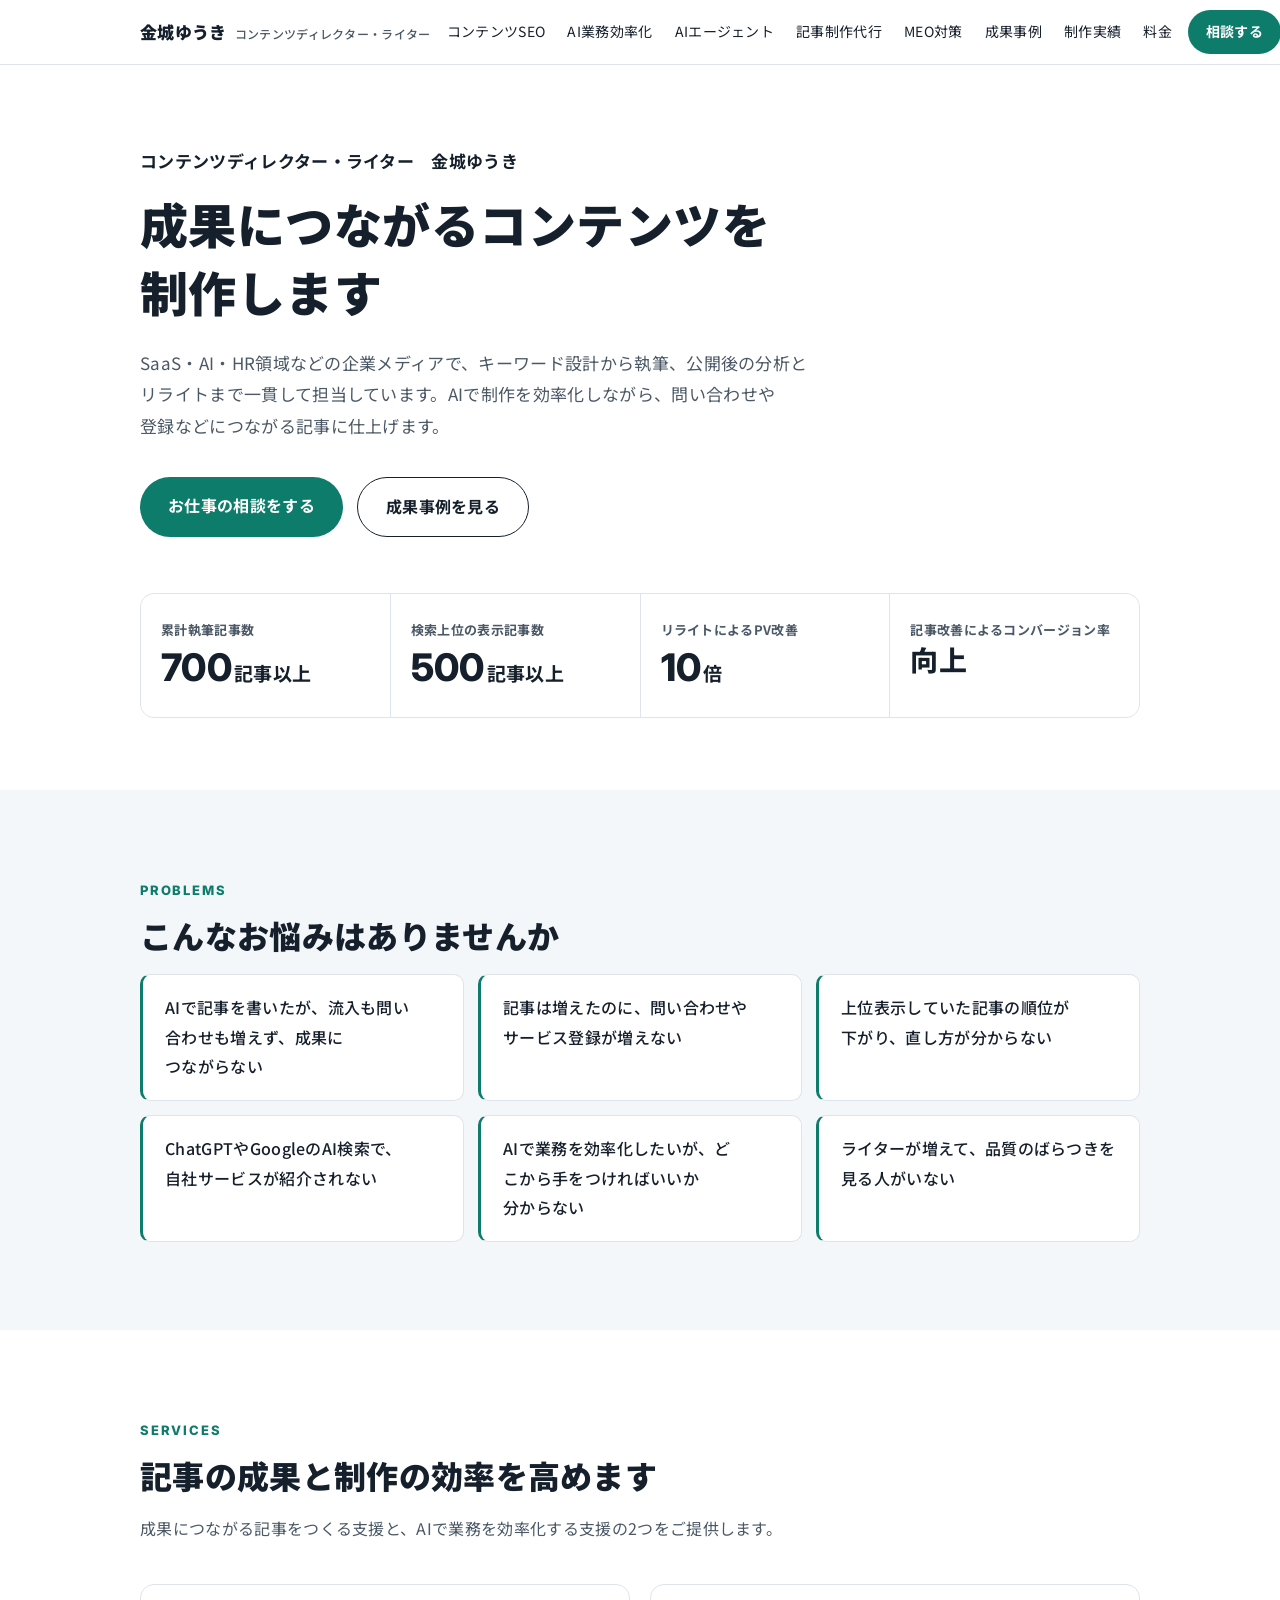
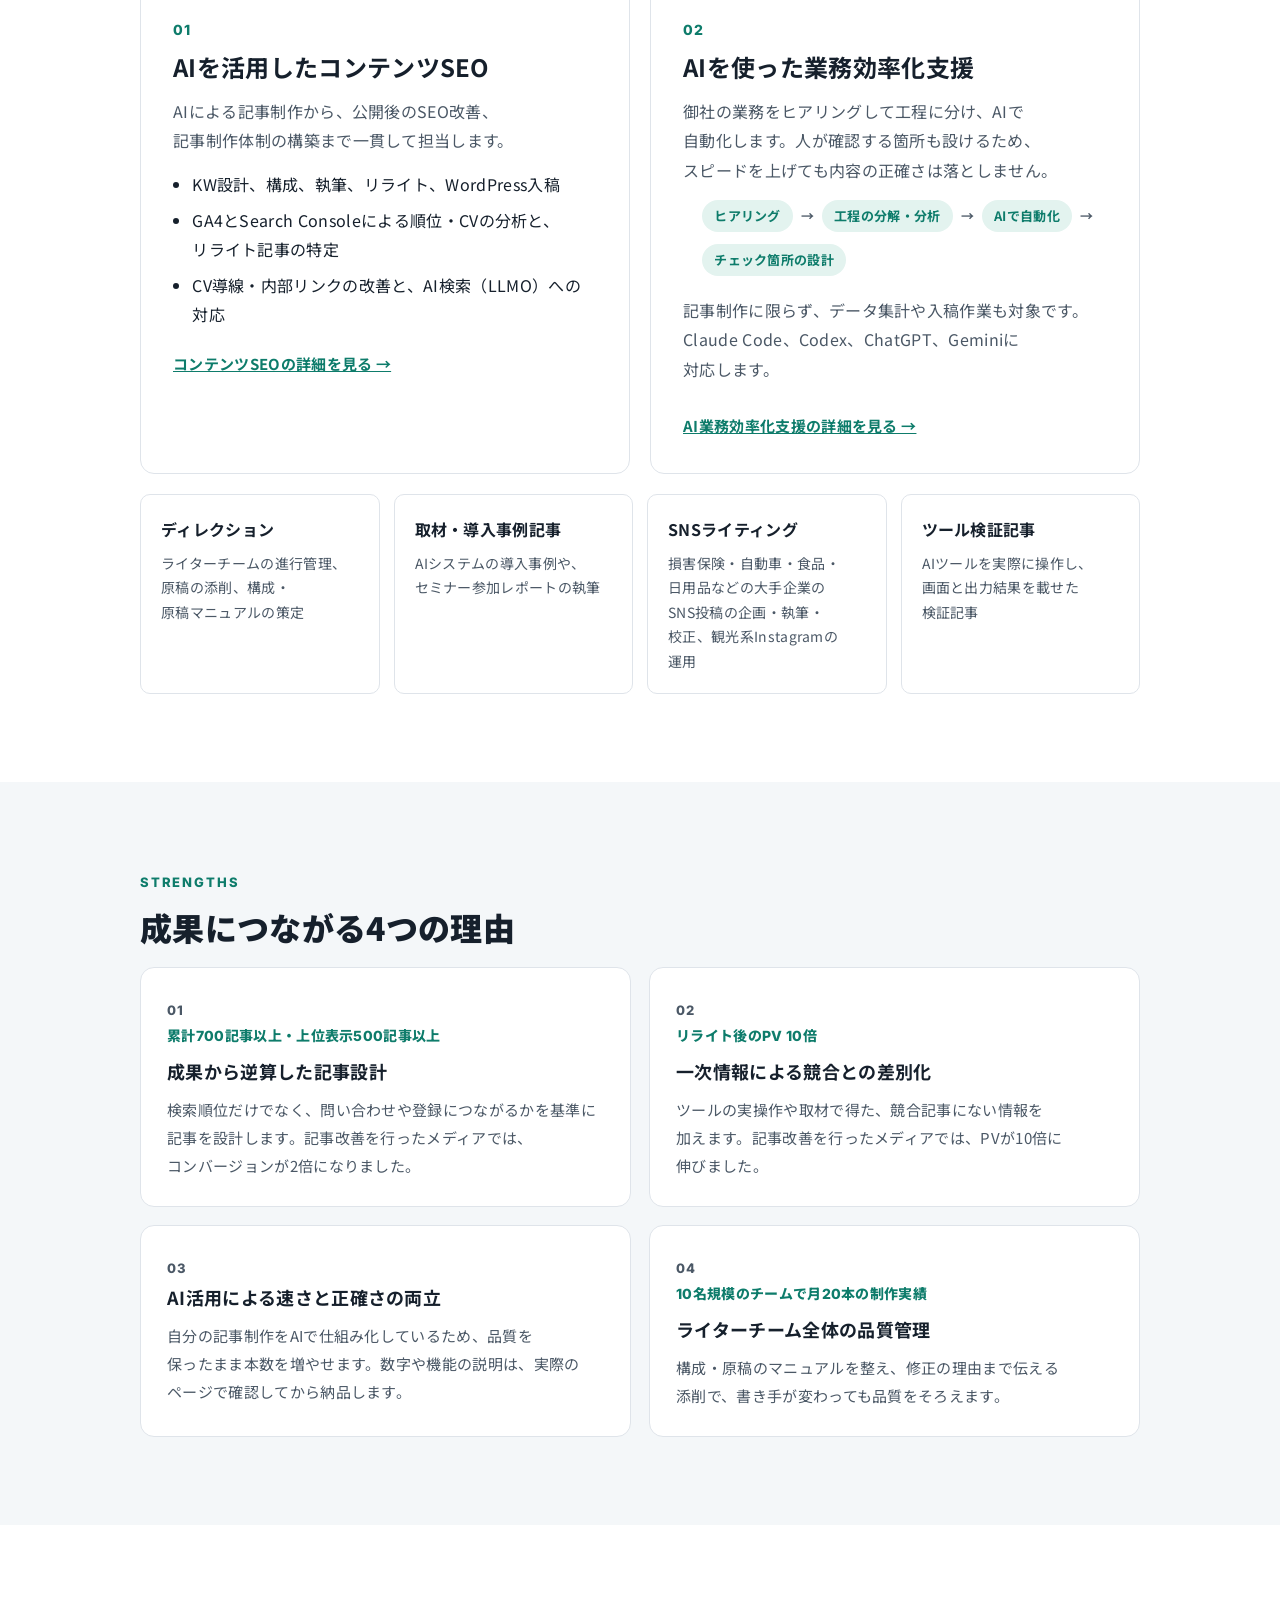
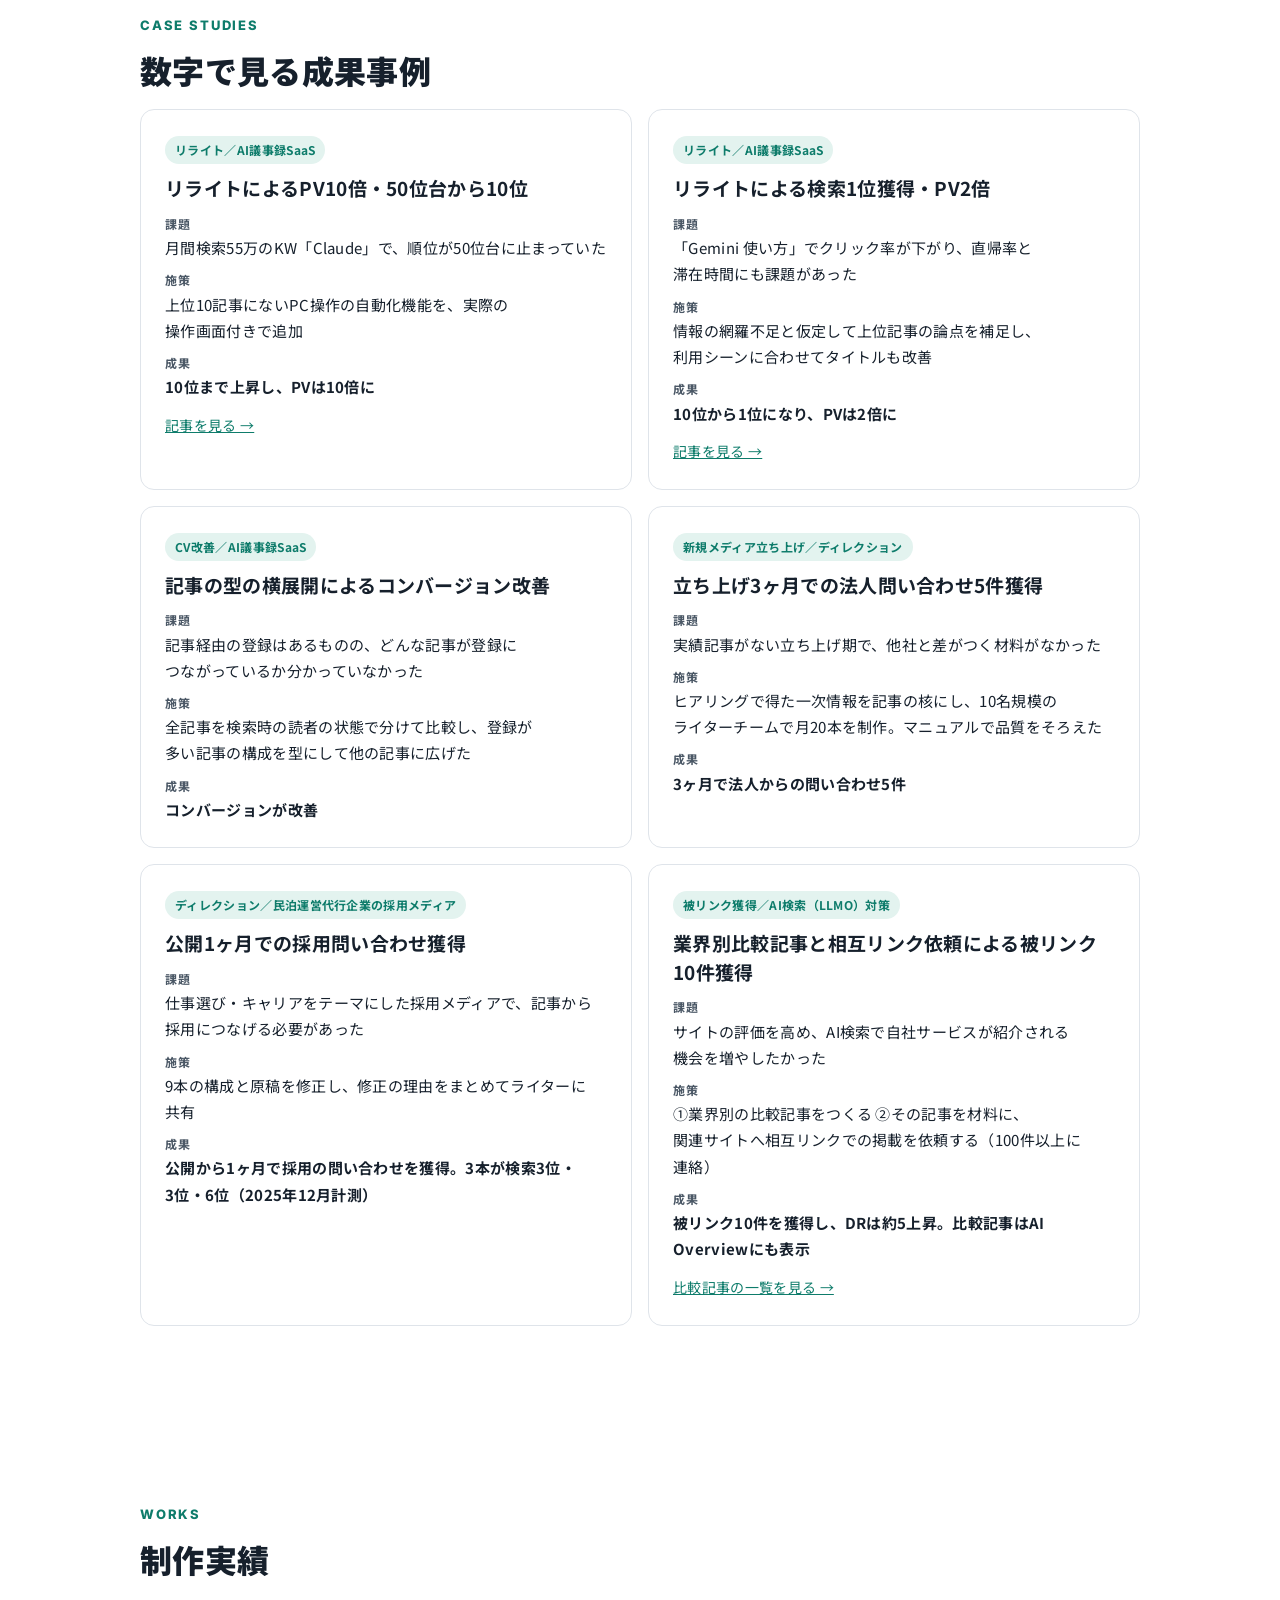
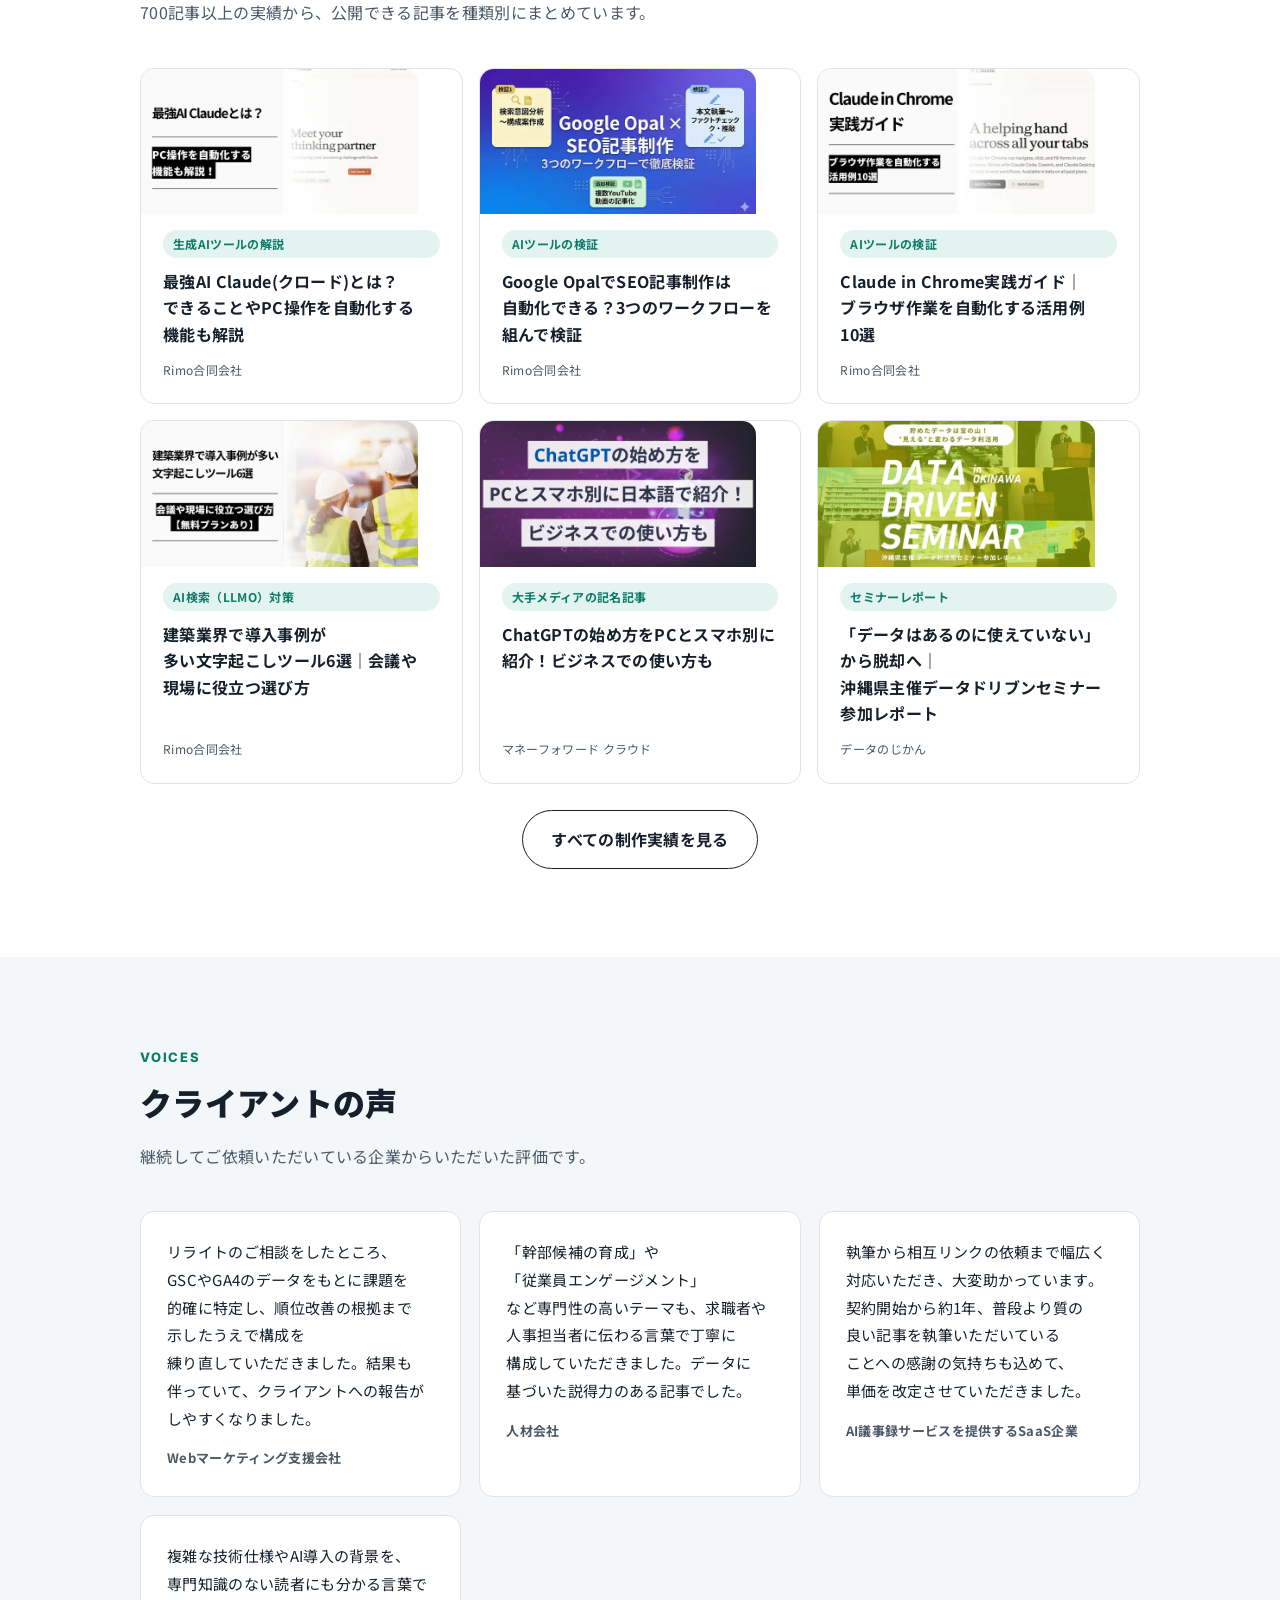
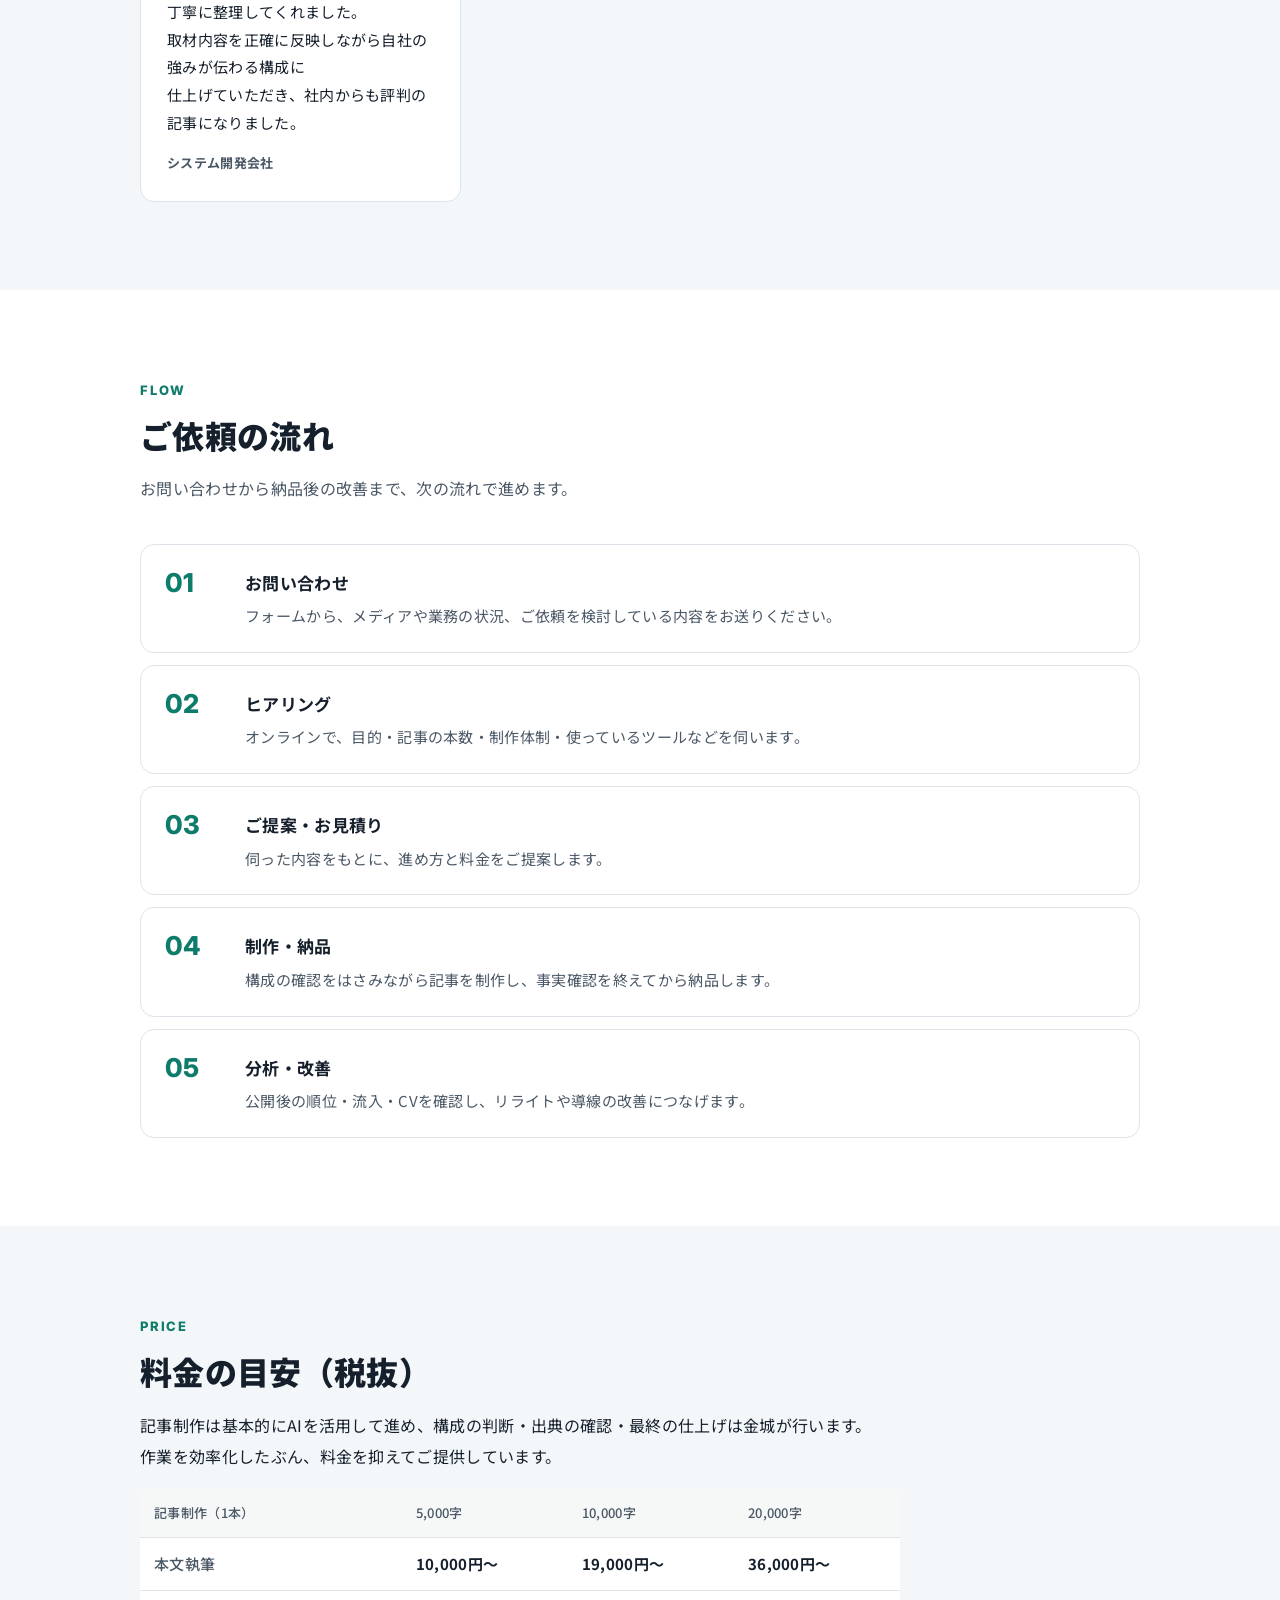
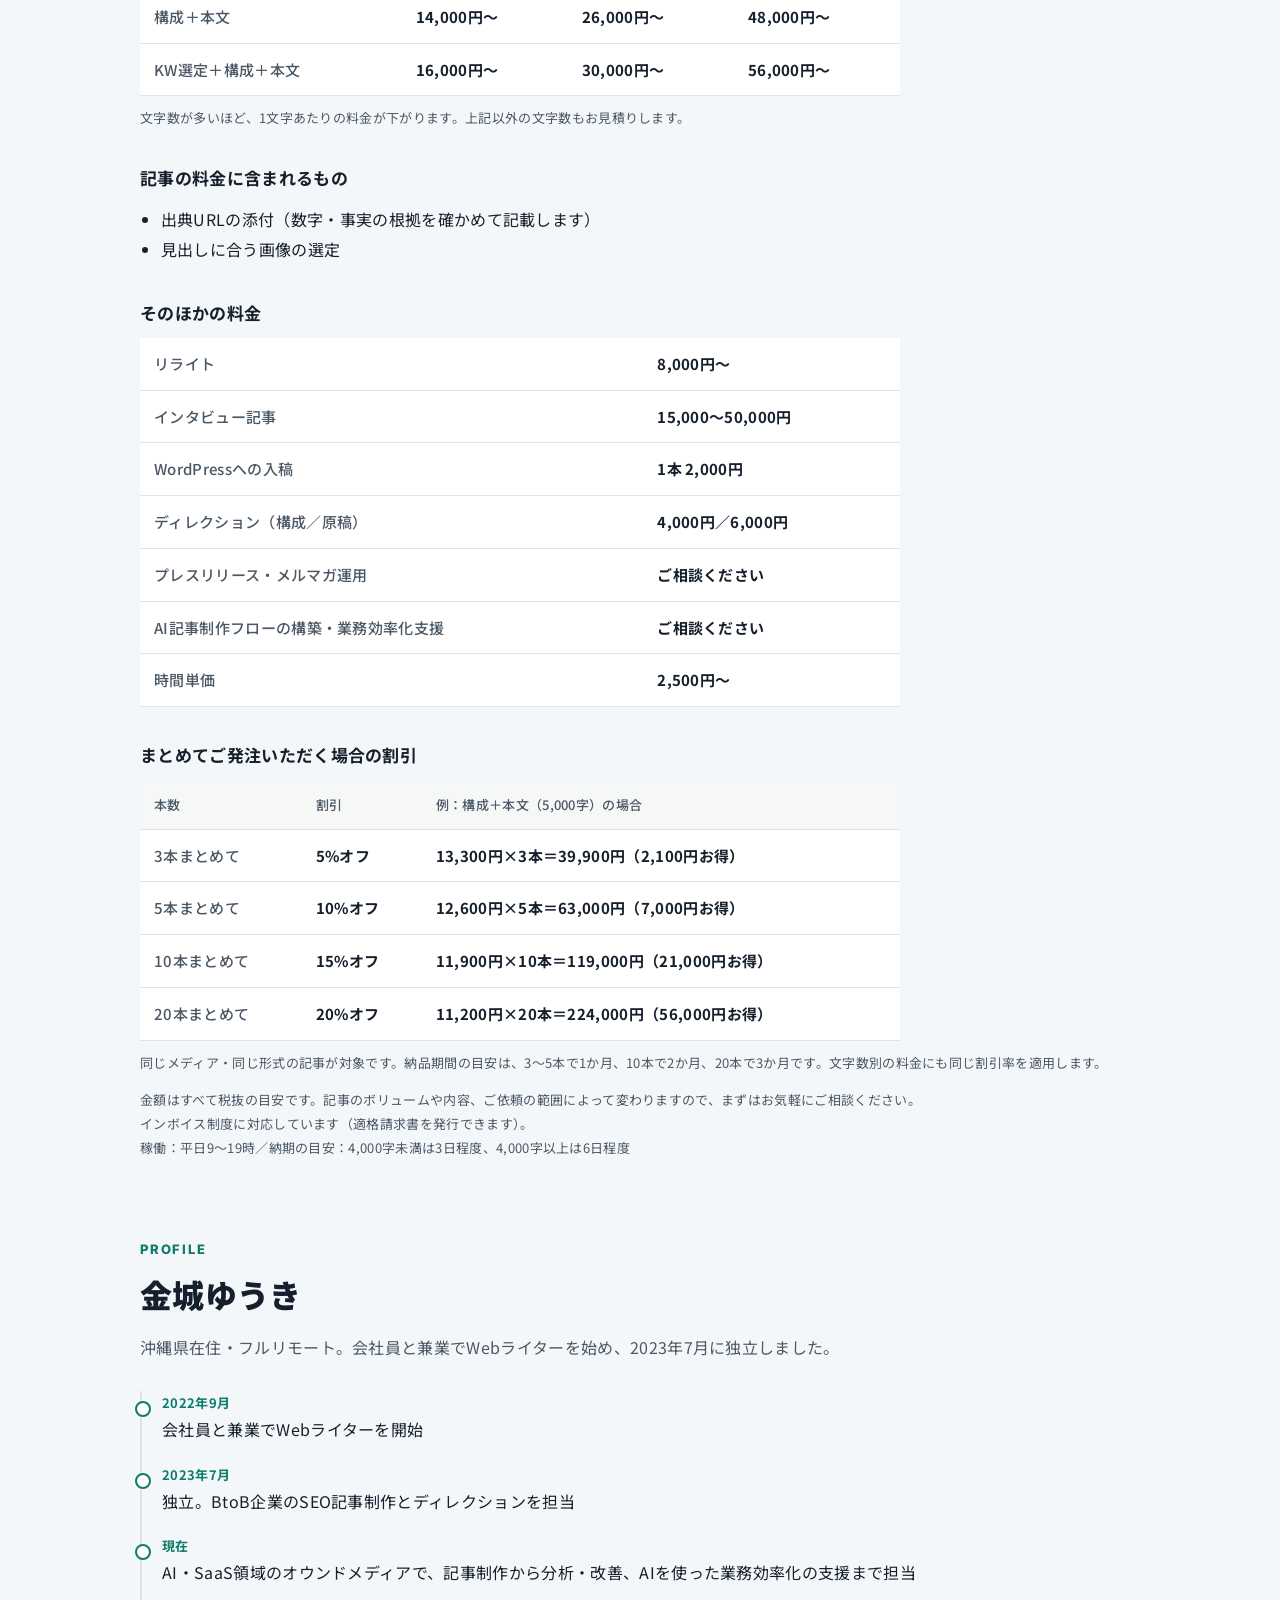
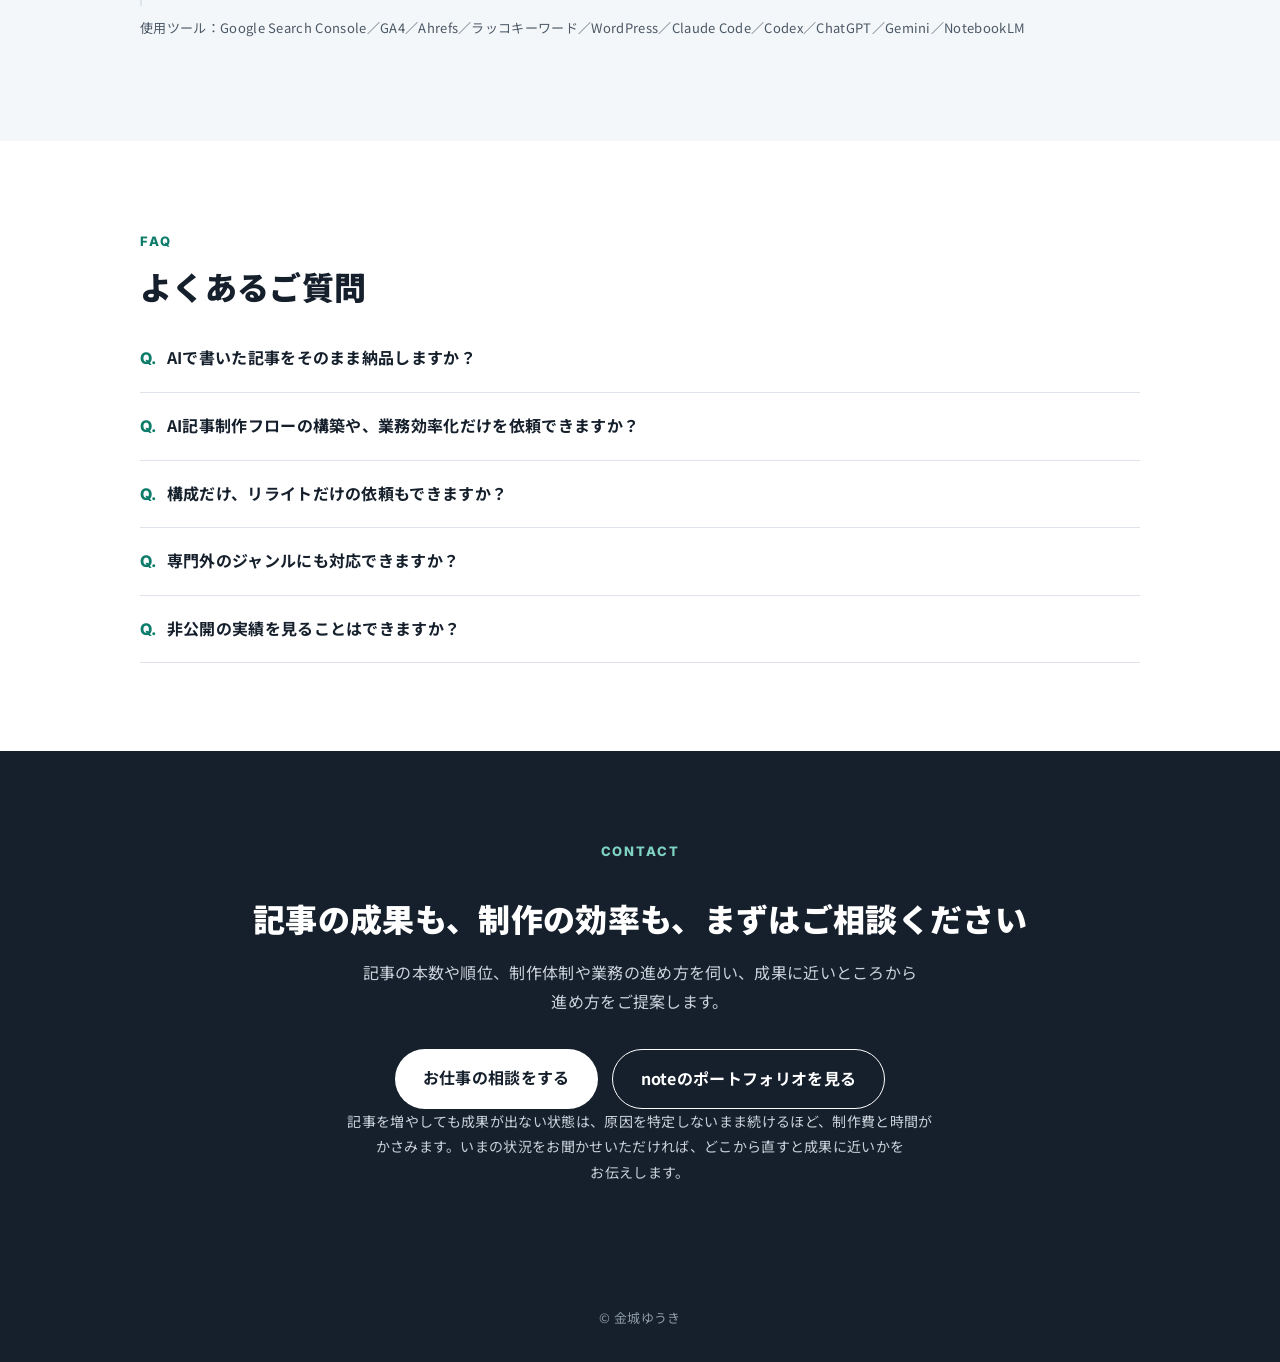
==== commit 1c8d95af: "MEO対策のLP（meo.html）を追加し、全ページのメニューとsitemap.xmlに反映" ====
--- a/index.html
+++ b/index.html
@@ -6,14 +6,190 @@
 <title>金城ゆうき｜BtoBオウンドメディアのコンテンツディレクター・ライター</title>
 <meta name="description" content="成果につながるコンテンツを制作します。SaaS・AI・HR領域などのBtoBオウンドメディアで、記事制作・コンテンツSEOと、AIを使った業務効率化支援に対応するコンテンツディレクター・ライター金城ゆうきのポートフォリオです。">
 <meta name="theme-color" content="#16202c">
-<meta property="og:type" content="website">
-<meta property="og:title" content="金城ゆうき｜BtoBオウンドメディアのコンテンツディレクター・ライター">
-<meta property="og:description" content="成果につながるコンテンツを制作します。AIを活用したコンテンツSEOと、AIを使った業務効率化支援に対応します。">
-<meta name="twitter:card" content="summary">
 <link rel="icon" href="data:image/svg+xml,%3Csvg xmlns=%22http://www.w3.org/2000/svg%22 viewBox=%220 0 64 64%22%3E%3Crect width=%2264%22 height=%2264%22 rx=%2214%22 fill=%22%2316202c%22/%3E%3Ctext x=%2232%22 y=%2243%22 font-size=%2230%22 font-family=%22sans-serif%22 font-weight=%22700%22 text-anchor=%22middle%22 fill=%22%23ffffff%22%3EYK%3C/text%3E%3C/svg%3E">
 <link rel="preconnect" href="https://fonts.googleapis.com">
 <link rel="preconnect" href="https://fonts.gstatic.com" crossorigin>
 <link href="https://fonts.googleapis.com/css2?family=Noto+Sans+JP:wght@400;500;700;900&family=Inter:wght@600;800&display=swap" rel="stylesheet">
+<!-- seo:start -->
+<link rel="canonical" href="https://yukinjou0127-spec.github.io/">
+<meta property="og:type" content="website">
+<meta property="og:site_name" content="金城ゆうき｜コンテンツディレクター・ライター">
+<meta property="og:locale" content="ja_JP">
+<meta property="og:url" content="https://yukinjou0127-spec.github.io/">
+<meta property="og:title" content="金城ゆうき｜BtoBオウンドメディアのコンテンツディレクター・ライター">
+<meta property="og:description" content="成果につながるコンテンツを制作します。SaaS・AI・HR領域などのBtoBオウンドメディアで、記事制作・コンテンツSEOと、AIを使った業務効率化支援に対応するコンテンツディレクター・ライター金城ゆうきのポートフォリオです。">
+<meta name="twitter:card" content="summary">
+<script type="application/ld+json">
+{
+ "@context": "https://schema.org",
+ "@graph": [
+  {
+   "@type": "Person",
+   "@id": "https://yukinjou0127-spec.github.io/#person",
+   "name": "金城ゆうき",
+   "jobTitle": "コンテンツディレクター・Webライター",
+   "description": "SaaS・AI・HR領域などのBtoBオウンドメディアで、キーワード設計・構成・執筆・リライト・ディレクションを担当。AIを活用した記事制作と業務効率化を支援。",
+   "address": {
+    "@type": "PostalAddress",
+    "addressRegion": "沖縄県",
+    "addressCountry": "JP"
+   },
+   "url": "https://yukinjou0127-spec.github.io/",
+   "knowsAbout": [
+    "SEO",
+    "LLMO",
+    "コンテンツマーケティング",
+    "オウンドメディア",
+    "記事制作",
+    "リライト",
+    "AIによる業務効率化"
+   ],
+   "sameAs": [
+    "https://note.com/rosy_daisy6069",
+    "https://x.com/youcantellme013"
+   ]
+  },
+  {
+   "@type": "ProfessionalService",
+   "@id": "https://yukinjou0127-spec.github.io/#service",
+   "name": "金城ゆうき（記事制作・コンテンツSEO・AI業務効率化）",
+   "url": "https://yukinjou0127-spec.github.io/",
+   "founder": {
+    "@id": "https://yukinjou0127-spec.github.io/#person"
+   },
+   "areaServed": [
+    {
+     "@type": "Country",
+     "name": "日本"
+    },
+    {
+     "@type": "AdministrativeArea",
+     "name": "沖縄県"
+    }
+   ],
+   "hasOfferCatalog": {
+    "@type": "OfferCatalog",
+    "name": "料金の目安（税抜）",
+    "itemListElement": [
+     {
+      "@type": "Offer",
+      "name": "本文執筆（5,000字）",
+      "priceCurrency": "JPY",
+      "priceSpecification": {
+       "@type": "UnitPriceSpecification",
+       "priceCurrency": "JPY",
+       "valueAddedTaxIncluded": false,
+       "minPrice": "10000"
+      }
+     },
+     {
+      "@type": "Offer",
+      "name": "構成＋本文（5,000字）",
+      "priceCurrency": "JPY",
+      "priceSpecification": {
+       "@type": "UnitPriceSpecification",
+       "priceCurrency": "JPY",
+       "valueAddedTaxIncluded": false,
+       "minPrice": "14000"
+      }
+     },
+     {
+      "@type": "Offer",
+      "name": "KW選定＋構成＋本文（5,000字）",
+      "priceCurrency": "JPY",
+      "priceSpecification": {
+       "@type": "UnitPriceSpecification",
+       "priceCurrency": "JPY",
+       "valueAddedTaxIncluded": false,
+       "minPrice": "16000"
+      }
+     },
+     {
+      "@type": "Offer",
+      "name": "リライト",
+      "priceCurrency": "JPY",
+      "priceSpecification": {
+       "@type": "UnitPriceSpecification",
+       "priceCurrency": "JPY",
+       "valueAddedTaxIncluded": false,
+       "minPrice": "8000"
+      }
+     },
+     {
+      "@type": "Offer",
+      "name": "WordPressへの入稿（1本）",
+      "priceCurrency": "JPY",
+      "priceSpecification": {
+       "@type": "UnitPriceSpecification",
+       "priceCurrency": "JPY",
+       "valueAddedTaxIncluded": false,
+       "price": "2000"
+      },
+      "price": "2000"
+     },
+     {
+      "@type": "Offer",
+      "name": "時間単価",
+      "priceCurrency": "JPY",
+      "priceSpecification": {
+       "@type": "UnitPriceSpecification",
+       "priceCurrency": "JPY",
+       "valueAddedTaxIncluded": false,
+       "minPrice": "2500"
+      }
+     }
+    ]
+   }
+  },
+  {
+   "@type": "FAQPage",
+   "mainEntity": [
+    {
+     "@type": "Question",
+     "name": "AIで書いた記事をそのまま納品しますか？",
+     "acceptedAnswer": {
+      "@type": "Answer",
+      "text": "しません。AIは調査や下書きの工程で使い、構成の判断と最終的な文章は自分で仕上げます。数字や機能の説明は、実際のページで出典を確かめてから納品します。"
+     }
+    },
+    {
+     "@type": "Question",
+     "name": "AI記事制作フローの構築や、業務効率化だけを依頼できますか？",
+     "acceptedAnswer": {
+      "@type": "Answer",
+      "text": "できます。いまの業務の進め方と使っているツールをお聞きし、工程の分解から、AIでの自動化、人が確認する箇所の設計まで対応します。"
+     }
+    },
+    {
+     "@type": "Question",
+     "name": "構成だけ、リライトだけの依頼もできますか？",
+     "acceptedAnswer": {
+      "@type": "Answer",
+      "text": "できます。構成作成、既存記事のリライト、ディレクションのみなど、工程単位でご依頼いただけます。"
+     }
+    },
+    {
+     "@type": "Question",
+     "name": "専門外のジャンルにも対応できますか？",
+     "acceptedAnswer": {
+      "@type": "Answer",
+      "text": "AI・SaaS・業務効率化・HRが中心です。それ以外のジャンルでも、ヒアリングや資料のご提供、ツールの実操作で一次情報を集めて対応します。"
+     }
+    },
+    {
+     "@type": "Question",
+     "name": "非公開の実績を見ることはできますか？",
+     "acceptedAnswer": {
+      "@type": "Answer",
+      "text": "クライアントの許可を得ている範囲で、ご相談時に個別に共有します。"
+     }
+    }
+   ]
+  }
+ ]
+}
+</script>
+<!-- seo:end -->
 <link rel="stylesheet" href="style.css">
 </head>
 <body>
@@ -26,6 +202,7 @@
       <a href="ai-efficiency.html">AI業務効率化</a>
       <a href="ai-agent.html">AIエージェント</a>
       <a href="ai-writing.html">記事制作代行</a>
+      <a href="meo.html">MEO対策</a>
       <a href="#cases">成果事例</a>
       <a class="m" href="works.html">制作実績</a>
       <a href="#price">料金</a>
